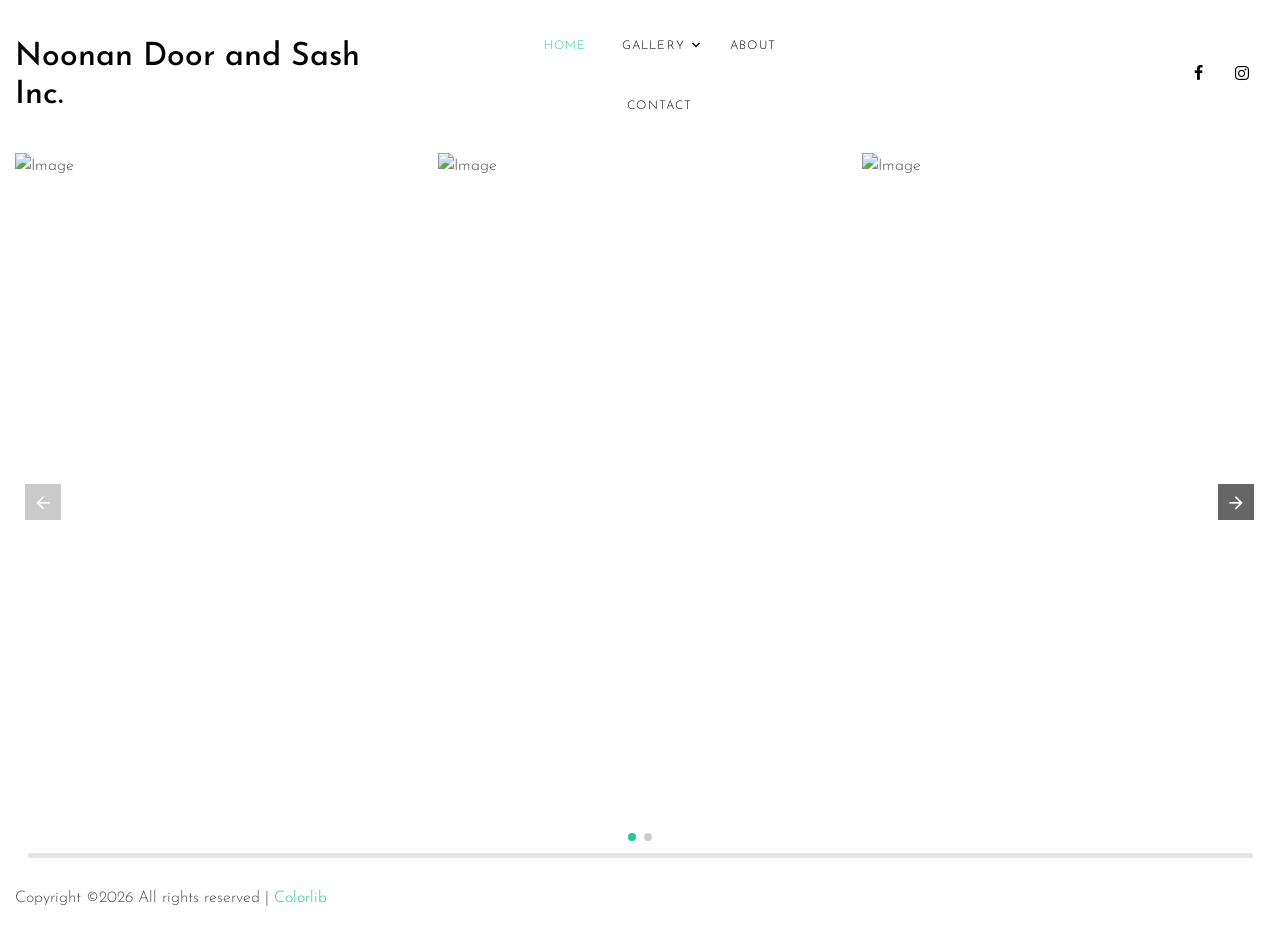
==== index.html @ f86f7469 "Changes to copy and formatting" ====
<!DOCTYPE html>
<html lang="en">
  <head>
    <title>Noonan Door and Sash Inc.</title>
    <meta charset="utf-8">
    <meta name="viewport" content="width=device-width, initial-scale=1, shrink-to-fit=no">

    <link href="https://fonts.googleapis.com/css?family=Josefin+Sans:300i,400,700" rel="stylesheet">
    <link rel="stylesheet" href="fonts/icomoon/style.css">

    <link rel="stylesheet" href="css/bootstrap.min.css">
    <link rel="stylesheet" href="css/magnific-popup.css">
    <link rel="stylesheet" href="css/jquery-ui.css">
    <link rel="stylesheet" href="css/owl.carousel.min.css">
    <link rel="stylesheet" href="css/owl.theme.default.min.css">

    <link rel="stylesheet" href="css/lightgallery.min.css">    
    
    <link rel="stylesheet" href="css/bootstrap-datepicker.css">

    <link rel="stylesheet" href="fonts/flaticon/font/flaticon.css">
    
    <link rel="stylesheet" href="css/swiper.css">

    <link rel="stylesheet" href="css/aos.css">

    <link rel="stylesheet" href="css/style.css">
    
  </head>
  <body>
  
  <div class="site-wrap">

    <div class="site-mobile-menu">
      <div class="site-mobile-menu-header">
        <div class="site-mobile-menu-close mt-3">
          <span class="icon-close2 js-menu-toggle"></span>
        </div>
      </div>
      <div class="site-mobile-menu-body"></div>
    </div>
    

    <header class="site-navbar py-3" role="banner">

      <div class="container-fluid">
        <div class="row align-items-center">
          
          <div class="col-6 col-xl-4" data-aos="fade-down">
            <h4 class="mb-0"><a href="index.html" class="text-black h2 mb-0">Noonan Door and Sash Inc.</a></h4>
          </div>
            
          <div class="col-10 col-md-4 d-none d-xl-block" data-aos="fade-down">
            <nav class="site-navigation position-relative text-right text-lg-center" role="navigation">
              <ul class="site-menu js-clone-nav mx-auto d-none d-lg-block">
                <li class="active"><a href="index.html">Home</a></li>
                <li class="has-children">
                  <a href="#">Gallery</a>
                  <ul class="dropdown">
                    <li><a href="windows.html">Windows</a></li>
                    <li><a href="doors.html">Doors</a></li>
                    <li><a href="kitchens.html">Kitchens</a></li>
                    <li><a href="more.html">And More</a></li>
                  </ul>
                </li>
                <li><a href="about.html">About</a></li>
                <li><a href="contact.html">Contact</a></li>
              </ul>
            </nav>
          </div>

          <div class="col-6 col-xl-4 text-right" data-aos="fade-down">
            <div class="d-none d-xl-inline-block">
              <ul class="site-menu js-clone-nav ml-auto list-unstyled d-flex text-right mb-0" data-class="social">
                <li>
                  <a href="https://www.facebook.com/ndswoodworking/" class="pl-0 pr-3"><span class="icon-facebook"></span></a>
                </li>
                <li>
                  <a href="https://www.instagram.com/ndswoodworking/" class="pl-3 pr-3"><span class="icon-instagram"></span></a>
                </li>
              </ul>
            </div>

            <div class="d-inline-block d-xl-none ml-md-0 mr-auto py-3" style="position: relative; top: 3px;">
                <a href="#" class="site-menu-toggle js-menu-toggle text-black"><span class="icon-menu h3"></span></a>
            </div>
          </div>

        </div>
      </div>
      
    </header>


    <div class="container-fluid" data-aos="fade" data-aos-delay="500">
      <div class="swiper-container images-carousel">
          <div class="swiper-wrapper">
              <div class="swiper-slide">
                <div class="image-wrap">
                  <div class="image-info">
                    <h2 class="mb-3">Windows</h2>
                    <a href="single.html" class="btn btn-outline-white py-2 px-4">More Photos</a>
                  </div>
                  <img src="images/homepage/img_1.jpg" alt="Image">
                </div>
              </div>
              <div class="swiper-slide">
                <div class="image-wrap">
                  <div class="image-info">
                    <h2 class="mb-3">Doors</h2>
                    <a href="single.html" class="btn btn-outline-white py-2 px-4">More Photos</a>
                  </div>
                  <img src="images/homepage/img_2.jpg" alt="Image">
                </div>
              </div>
              <div class="swiper-slide">
                <div class="image-wrap">
                  <div class="image-info">
                    <h2 class="mb-3">Kitchens</h2>
                    <a href="single.html" class="btn btn-outline-white py-2 px-4">More Photos</a>
                  </div>
                  <img src="images/homepage/img_3.jpg" alt="Image">
                </div>
              </div>
              <div class="swiper-slide">
                <div class="image-wrap">
                  <div class="image-info">
                    <h2 class="mb-3">And More</h2>
                    <a href="single.html" class="btn btn-outline-white py-2 px-4">More Photos</a>
                  </div>
                  <img src="images/homepage/img_4.jpg" alt="Image">
                </div>
              </div>
          </div>

          <div class="swiper-pagination"></div>
          <div class="swiper-button-prev"></div>
          <div class="swiper-button-next"></div>
          <div class="swiper-scrollbar"></div>
        
      </div>
    </div>

    
    <div class="footer py-4">
      <div class="container-fluid">
        <p>
        <!-- Link back to Colorlib can't be removed. Template is licensed under CC BY 3.0. -->
        Copyright &copy;<script data-cfasync="false" src="/cdn-cgi/scripts/5c5dd728/cloudflare-static/email-decode.min.js"></script><script>document.write(new Date().getFullYear());</script> All rights reserved | <a href="https://colorlib.com" target="_blank" >Colorlib</a>
        <!-- Link back to Colorlib can't be removed. Template is licensed under CC BY 3.0. -->
        </p>
      </div>
    </div>

  </div>

  <script src="js/jquery-3.3.1.min.js"></script>
  <script src="js/jquery-migrate-3.0.1.min.js"></script>
  <script src="js/jquery-ui.js"></script>
  <script src="js/popper.min.js"></script>
  <script src="js/bootstrap.min.js"></script>
  <script src="js/owl.carousel.min.js"></script>
  <script src="js/jquery.stellar.min.js"></script>
  <script src="js/jquery.countdown.min.js"></script>
  <script src="js/jquery.magnific-popup.min.js"></script>
  <script src="js/bootstrap-datepicker.min.js"></script>
  <script src="js/swiper.min.js"></script>
  <script src="js/aos.js"></script>

  <script src="js/picturefill.min.js"></script>
  <script src="js/lightgallery-all.min.js"></script>
  <script src="js/jquery.mousewheel.min.js"></script>

  <script src="js/main.js"></script>
  
  <script>
    $(document).ready(function(){
      $('#lightgallery').lightGallery();
    });
  </script>
    
  </body>
</html>
---- fonts/icomoon/style.css ----
@font-face {
  font-family: 'icomoon';
  src:  url('fonts/icomoon.eot?10si43');
  src:  url('fonts/icomoon.eot?10si43#iefix') format('embedded-opentype'),
    url('fonts/icomoon.ttf?10si43') format('truetype'),
    url('fonts/icomoon.woff?10si43') format('woff'),
    url('fonts/icomoon.svg?10si43#icomoon') format('svg');
  font-weight: normal;
  font-style: normal;
}

[class^="icon-"], [class*=" icon-"] {
  /* use !important to prevent issues with browser extensions that change fonts */
  font-family: 'icomoon' !important;
  speak: none;
  font-style: normal;
  font-weight: normal;
  font-variant: normal;
  text-transform: none;
  line-height: 1;

  /* Better Font Rendering =========== */
  -webkit-font-smoothing: antialiased;
  -moz-osx-font-smoothing: grayscale;
}

.icon-asterisk:before {
  content: "\f069";
}
.icon-plus:before {
  content: "\f067";
}
.icon-question:before {
  content: "\f128";
}
.icon-minus:before {
  content: "\f068";
}
.icon-glass:before {
  content: "\f000";
}
.icon-music:before {
  content: "\f001";
}
.icon-search:before {
  content: "\f002";
}
.icon-envelope-o:before {
  content: "\f003";
}
.icon-heart:before {
  content: "\f004";
}
.icon-star:before {
  content: "\f005";
}
.icon-star-o:before {
  content: "\f006";
}
.icon-user:before {
  content: "\f007";
}
.icon-film:before {
  content: "\f008";
}
.icon-th-large:before {
  content: "\f009";
}
.icon-th:before {
  content: "\f00a";
}
.icon-th-list:before {
  content: "\f00b";
}
.icon-check:before {
  content: "\f00c";
}
.icon-close:before {
  content: "\f00d";
}
.icon-remove:before {
  content: "\f00d";
}
.icon-times:before {
  content: "\f00d";
}
.icon-search-plus:before {
  content: "\f00e";
}
.icon-search-minus:before {
  content: "\f010";
}
.icon-power-off:before {
  content: "\f011";
}
.icon-signal:before {
  content: "\f012";
}
.icon-cog:before {
  content: "\f013";
}
.icon-gear:before {
  content: "\f013";
}
.icon-trash-o:before {
  content: "\f014";
}
.icon-home:before {
  content: "\f015";
}
.icon-file-o:before {
  content: "\f016";
}
.icon-clock-o:before {
  content: "\f017";
}
.icon-road:before {
  content: "\f018";
}
.icon-download:before {
  content: "\f019";
}
.icon-arrow-circle-o-down:before {
  content: "\f01a";
}
.icon-arrow-circle-o-up:before {
  content: "\f01b";
}
.icon-inbox:before {
  content: "\f01c";
}
.icon-play-circle-o:before {
  content: "\f01d";
}
.icon-repeat:before {
  content: "\f01e";
}
.icon-rotate-right:before {
  content: "\f01e";
}
.icon-refresh:before {
  content: "\f021";
}
.icon-list-alt:before {
  content: "\f022";
}
.icon-lock:before {
  content: "\f023";
}
.icon-flag:before {
  content: "\f024";
}
.icon-headphones:before {
  content: "\f025";
}
.icon-volume-off:before {
  content: "\f026";
}
.icon-volume-down:before {
  content: "\f027";
}
.icon-volume-up:before {
  content: "\f028";
}
.icon-qrcode:before {
  content: "\f029";
}
.icon-barcode:before {
  content: "\f02a";
}
.icon-tag:before {
  content: "\f02b";
}
.icon-tags:before {
  content: "\f02c";
}
.icon-book:before {
  content: "\f02d";
}
.icon-bookmark:before {
  content: "\f02e";
}
.icon-print:before {
  content: "\f02f";
}
.icon-camera:before {
  content: "\f030";
}
.icon-font:before {
  content: "\f031";
}
.icon-bold:before {
  content: "\f032";
}
.icon-italic:before {
  content: "\f033";
}
.icon-text-height:before {
  content: "\f034";
}
.icon-text-width:before {
  content: "\f035";
}
.icon-align-left:before {
  content: "\f036";
}
.icon-align-center:before {
  content: "\f037";
}
.icon-align-right:before {
  content: "\f038";
}
.icon-align-justify:before {
  content: "\f039";
}
.icon-list:before {
  content: "\f03a";
}
.icon-dedent:before {
  content: "\f03b";
}
.icon-outdent:before {
  content: "\f03b";
}
.icon-indent:before {
  content: "\f03c";
}
.icon-video-camera:before {
  content: "\f03d";
}
.icon-image:before {
  content: "\f03e";
}
.icon-photo:before {
  content: "\f03e";
}
.icon-picture-o:before {
  content: "\f03e";
}
.icon-pencil:before {
  content: "\f040";
}
.icon-map-marker:before {
  content: "\f041";
}
.icon-adjust:before {
  content: "\f042";
}
.icon-tint:before {
  content: "\f043";
}
.icon-edit:before {
  content: "\f044";
}
.icon-pencil-square-o:before {
  content: "\f044";
}
.icon-share-square-o:before {
  content: "\f045";
}
.icon-check-square-o:before {
  content: "\f046";
}
.icon-arrows:before {
  content: "\f047";
}
.icon-step-backward:before {
  content: "\f048";
}
.icon-fast-backward:before {
  content: "\f049";
}
.icon-backward:before {
  content: "\f04a";
}
.icon-play:before {
  content: "\f04b";
}
.icon-pause:before {
  content: "\f04c";
}
.icon-stop:before {
  content: "\f04d";
}
.icon-forward:before {
  content: "\f04e";
}
.icon-fast-forward:before {
  content: "\f050";
}
.icon-step-forward:before {
  content: "\f051";
}
.icon-eject:before {
  content: "\f052";
}
.icon-chevron-left:before {
  content: "\f053";
}
.icon-chevron-right:before {
  content: "\f054";
}
.icon-plus-circle:before {
  content: "\f055";
}
.icon-minus-circle:before {
  content: "\f056";
}
.icon-times-circle:before {
  content: "\f057";
}
.icon-check-circle:before {
  content: "\f058";
}
.icon-question-circle:before {
  content: "\f059";
}
.icon-info-circle:before {
  content: "\f05a";
}
.icon-crosshairs:before {
  content: "\f05b";
}
.icon-times-circle-o:before {
  content: "\f05c";
}
.icon-check-circle-o:before {
  content: "\f05d";
}
.icon-ban:before {
  content: "\f05e";
}
.icon-arrow-left:before {
  content: "\f060";
}
.icon-arrow-right:before {
  content: "\f061";
}
.icon-arrow-up:before {
  content: "\f062";
}
.icon-arrow-down:before {
  content: "\f063";
}
.icon-mail-forward:before {
  content: "\f064";
}
.icon-share:before {
  content: "\f064";
}
.icon-expand:before {
  content: "\f065";
}
.icon-compress:before {
  content: "\f066";
}
.icon-exclamation-circle:before {
  content: "\f06a";
}
.icon-gift:before {
  content: "\f06b";
}
.icon-leaf:before {
  content: "\f06c";
}
.icon-fire:before {
  content: "\f06d";
}
.icon-eye:before {
  content: "\f06e";
}
.icon-eye-slash:before {
  content: "\f070";
}
.icon-exclamation-triangle:before {
  content: "\f071";
}
.icon-warning:before {
  content: "\f071";
}
.icon-plane:before {
  content: "\f072";
}
.icon-calendar:before {
  content: "\f073";
}
.icon-random:before {
  content: "\f074";
}
.icon-comment:before {
  content: "\f075";
}
.icon-magnet:before {
  content: "\f076";
}
.icon-chevron-up:before {
  content: "\f077";
}
.icon-chevron-down:before {
  content: "\f078";
}
.icon-retweet:before {
  content: "\f079";
}
.icon-shopping-cart:before {
  content: "\f07a";
}
.icon-folder:before {
  content: "\f07b";
}
.icon-folder-open:before {
  content: "\f07c";
}
.icon-arrows-v:before {
  content: "\f07d";
}
.icon-arrows-h:before {
  content: "\f07e";
}
.icon-bar-chart:before {
  content: "\f080";
}
.icon-bar-chart-o:before {
  content: "\f080";
}
.icon-twitter-square:before {
  content: "\f081";
}
.icon-facebook-square:before {
  content: "\f082";
}
.icon-camera-retro:before {
  content: "\f083";
}
.icon-key:before {
  content: "\f084";
}
.icon-cogs:before {
  content: "\f085";
}
.icon-gears:before {
  content: "\f085";
}
.icon-comments:before {
  content: "\f086";
}
.icon-thumbs-o-up:before {
  content: "\f087";
}
.icon-thumbs-o-down:before {
  content: "\f088";
}
.icon-star-half:before {
  content: "\f089";
}
.icon-heart-o:before {
  content: "\f08a";
}
.icon-sign-out:before {
  content: "\f08b";
}
.icon-linkedin-square:before {
  content: "\f08c";
}
.icon-thumb-tack:before {
  content: "\f08d";
}
.icon-external-link:before {
  content: "\f08e";
}
.icon-sign-in:before {
  content: "\f090";
}
.icon-trophy:before {
  content: "\f091";
}
.icon-github-square:before {
  content: "\f092";
}
.icon-upload:before {
  content: "\f093";
}
.icon-lemon-o:before {
  content: "\f094";
}
.icon-phone:before {
  content: "\f095";
}
.icon-square-o:before {
  content: "\f096";
}
.icon-bookmark-o:before {
  content: "\f097";
}
.icon-phone-square:before {
  content: "\f098";
}
.icon-twitter:before {
  content: "\f099";
}
.icon-facebook:before {
  content: "\f09a";
}
.icon-facebook-f:before {
  content: "\f09a";
}
.icon-github:before {
  content: "\f09b";
}
.icon-unlock:before {
  content: "\f09c";
}
.icon-credit-card:before {
  content: "\f09d";
}
.icon-feed:before {
  content: "\f09e";
}
.icon-rss:before {
  content: "\f09e";
}
.icon-hdd-o:before {
  content: "\f0a0";
}
.icon-bullhorn:before {
  content: "\f0a1";
}
.icon-bell-o:before {
  content: "\f0a2";
}
.icon-certificate:before {
  content: "\f0a3";
}
.icon-hand-o-right:before {
  content: "\f0a4";
}
.icon-hand-o-left:before {
  content: "\f0a5";
}
.icon-hand-o-up:before {
  content: "\f0a6";
}
.icon-hand-o-down:before {
  content: "\f0a7";
}
.icon-arrow-circle-left:before {
  content: "\f0a8";
}
.icon-arrow-circle-right:before {
  content: "\f0a9";
}
.icon-arrow-circle-up:before {
  content: "\f0aa";
}
.icon-arrow-circle-down:before {
  content: "\f0ab";
}
.icon-globe:before {
  content: "\f0ac";
}
.icon-wrench:before {
  content: "\f0ad";
}
.icon-tasks:before {
  content: "\f0ae";
}
.icon-filter:before {
  content: "\f0b0";
}
.icon-briefcase:before {
  content: "\f0b1";
}
.icon-arrows-alt:before {
  content: "\f0b2";
}
.icon-group:before {
  content: "\f0c0";
}
.icon-users:before {
  content: "\f0c0";
}
.icon-chain:before {
  content: "\f0c1";
}
.icon-link:before {
  content: "\f0c1";
}
.icon-cloud:before {
  content: "\f0c2";
}
.icon-flask:before {
  content: "\f0c3";
}
.icon-cut:before {
  content: "\f0c4";
}
.icon-scissors:before {
  content: "\f0c4";
}
.icon-copy:before {
  content: "\f0c5";
}
.icon-files-o:before {
  content: "\f0c5";
}
.icon-paperclip:before {
  content: "\f0c6";
}
.icon-floppy-o:before {
  content: "\f0c7";
}
.icon-save:before {
  content: "\f0c7";
}
.icon-square:before {
  content: "\f0c8";
}
.icon-bars:before {
  content: "\f0c9";
}
.icon-navicon:before {
  content: "\f0c9";
}
.icon-reorder:before {
  content: "\f0c9";
}
.icon-list-ul:before {
  content: "\f0ca";
}
.icon-list-ol:before {
  content: "\f0cb";
}
.icon-strikethrough:before {
  content: "\f0cc";
}
.icon-underline:before {
  content: "\f0cd";
}
.icon-table:before {
  content: "\f0ce";
}
.icon-magic:before {
  content: "\f0d0";
}
.icon-truck:before {
  content: "\f0d1";
}
.icon-pinterest:before {
  content: "\f0d2";
}
.icon-pinterest-square:before {
  content: "\f0d3";
}
.icon-google-plus-square:before {
  content: "\f0d4";
}
.icon-google-plus:before {
  content: "\f0d5";
}
.icon-money:before {
  content: "\f0d6";
}
.icon-caret-down:before {
  content: "\f0d7";
}
.icon-caret-up:before {
  content: "\f0d8";
}
.icon-caret-left:before {
  content: "\f0d9";
}
.icon-caret-right:before {
  content: "\f0da";
}
.icon-columns:before {
  content: "\f0db";
}
.icon-sort:before {
  content: "\f0dc";
}
.icon-unsorted:before {
  content: "\f0dc";
}
.icon-sort-desc:before {
  content: "\f0dd";
}
.icon-sort-down:before {
  content: "\f0dd";
}
.icon-sort-asc:before {
  content: "\f0de";
}
.icon-sort-up:before {
  content: "\f0de";
}
.icon-envelope:before {
  content: "\f0e0";
}
.icon-linkedin:before {
  content: "\f0e1";
}
.icon-rotate-left:before {
  content: "\f0e2";
}
.icon-undo:before {
  content: "\f0e2";
}
.icon-gavel:before {
  content: "\f0e3";
}
.icon-legal:before {
  content: "\f0e3";
}
.icon-dashboard:before {
  content: "\f0e4";
}
.icon-tachometer:before {
  content: "\f0e4";
}
.icon-comment-o:before {
  content: "\f0e5";
}
.icon-comments-o:before {
  content: "\f0e6";
}
.icon-bolt:before {
  content: "\f0e7";
}
.icon-flash:before {
  content: "\f0e7";
}
.icon-sitemap:before {
  content: "\f0e8";
}
.icon-umbrella:before {
  content: "\f0e9";
}
.icon-clipboard:before {
  content: "\f0ea";
}
.icon-paste:before {
  content: "\f0ea";
}
.icon-lightbulb-o:before {
  content: "\f0eb";
}
.icon-exchange:before {
  content: "\f0ec";
}
.icon-cloud-download:before {
  content: "\f0ed";
}
.icon-cloud-upload:before {
  content: "\f0ee";
}
.icon-user-md:before {
  content: "\f0f0";
}
.icon-stethoscope:before {
  content: "\f0f1";
}
.icon-suitcase:before {
  content: "\f0f2";
}
.icon-bell:before {
  content: "\f0f3";
}
.icon-coffee:before {
  content: "\f0f4";
}
.icon-cutlery:before {
  content: "\f0f5";
}
.icon-file-text-o:before {
  content: "\f0f6";
}
.icon-building-o:before {
  content: "\f0f7";
}
.icon-hospital-o:before {
  content: "\f0f8";
}
.icon-ambulance:before {
  content: "\f0f9";
}
.icon-medkit:before {
  content: "\f0fa";
}
.icon-fighter-jet:before {
  content: "\f0fb";
}
.icon-beer:before {
  content: "\f0fc";
}
.icon-h-square:before {
  content: "\f0fd";
}
.icon-plus-square:before {
  content: "\f0fe";
}
.icon-angle-double-left:before {
  content: "\f100";
}
.icon-angle-double-right:before {
  content: "\f101";
}
.icon-angle-double-up:before {
  content: "\f102";
}
.icon-angle-double-down:before {
  content: "\f103";
}
.icon-angle-left:before {
  content: "\f104";
}
.icon-angle-right:before {
  content: "\f105";
}
.icon-angle-up:before {
  content: "\f106";
}
.icon-angle-down:before {
  content: "\f107";
}
.icon-desktop:before {
  content: "\f108";
}
.icon-laptop:before {
  content: "\f109";
}
.icon-tablet:before {
  content: "\f10a";
}
.icon-mobile:before {
  content: "\f10b";
}
.icon-mobile-phone:before {
  content: "\f10b";
}
.icon-circle-o:before {
  content: "\f10c";
}
.icon-quote-left:before {
  content: "\f10d";
}
.icon-quote-right:before {
  content: "\f10e";
}
.icon-spinner:before {
  content: "\f110";
}
.icon-circle:before {
  content: "\f111";
}
.icon-mail-reply:before {
  content: "\f112";
}
.icon-reply:before {
  content: "\f112";
}
.icon-github-alt:before {
  content: "\f113";
}
.icon-folder-o:before {
  content: "\f114";
}
.icon-folder-open-o:before {
  content: "\f115";
}
.icon-smile-o:before {
  content: "\f118";
}
.icon-frown-o:before {
  content: "\f119";
}
.icon-meh-o:before {
  content: "\f11a";
}
.icon-gamepad:before {
  content: "\f11b";
}
.icon-keyboard-o:before {
  content: "\f11c";
}
.icon-flag-o:before {
  content: "\f11d";
}
.icon-flag-checkered:before {
  content: "\f11e";
}
.icon-terminal:before {
  content: "\f120";
}
.icon-code:before {
  content: "\f121";
}
.icon-mail-reply-all:before {
  content: "\f122";
}
.icon-reply-all:before {
  content: "\f122";
}
.icon-star-half-empty:before {
  content: "\f123";
}
.icon-star-half-full:before {
  content: "\f123";
}
.icon-star-half-o:before {
  content: "\f123";
}
.icon-location-arrow:before {
  content: "\f124";
}
.icon-crop:before {
  content: "\f125";
}
.icon-code-fork:before {
  content: "\f126";
}
.icon-chain-broken:before {
  content: "\f127";
}
.icon-unlink:before {
  content: "\f127";
}
.icon-info:before {
  content: "\f129";
}
.icon-exclamation:before {
  content: "\f12a";
}
.icon-superscript:before {
  content: "\f12b";
}
.icon-subscript:before {
  content: "\f12c";
}
.icon-eraser:before {
  content: "\f12d";
}
.icon-puzzle-piece:before {
  content: "\f12e";
}
.icon-microphone:before {
  content: "\f130";
}
.icon-microphone-slash:before {
  content: "\f131";
}
.icon-shield:before {
  content: "\f132";
}
.icon-calendar-o:before {
  content: "\f133";
}
.icon-fire-extinguisher:before {
  content: "\f134";
}
.icon-rocket:before {
  content: "\f135";
}
.icon-maxcdn:before {
  content: "\f136";
}
.icon-chevron-circle-left:before {
  content: "\f137";
}
.icon-chevron-circle-right:before {
  content: "\f138";
}
.icon-chevron-circle-up:before {
  content: "\f139";
}
.icon-chevron-circle-down:before {
  content: "\f13a";
}
.icon-html5:before {
  content: "\f13b";
}
.icon-css3:before {
  content: "\f13c";
}
.icon-anchor:before {
  content: "\f13d";
}
.icon-unlock-alt:before {
  content: "\f13e";
}
.icon-bullseye:before {
  content: "\f140";
}
.icon-ellipsis-h:before {
  content: "\f141";
}
.icon-ellipsis-v:before {
  content: "\f142";
}
.icon-rss-square:before {
  content: "\f143";
}
.icon-play-circle:before {
  content: "\f144";
}
.icon-ticket:before {
  content: "\f145";
}
.icon-minus-square:before {
  content: "\f146";
}
.icon-minus-square-o:before {
  content: "\f147";
}
.icon-level-up:before {
  content: "\f148";
}
.icon-level-down:before {
  content: "\f149";
}
.icon-check-square:before {
  content: "\f14a";
}
.icon-pencil-square:before {
  content: "\f14b";
}
.icon-external-link-square:before {
  content: "\f14c";
}
.icon-share-square:before {
  content: "\f14d";
}
.icon-compass:before {
  content: "\f14e";
}
.icon-caret-square-o-down:before {
  content: "\f150";
}
.icon-toggle-down:before {
  content: "\f150";
}
.icon-caret-square-o-up:before {
  content: "\f151";
}
.icon-toggle-up:before {
  content: "\f151";
}
.icon-caret-square-o-right:before {
  content: "\f152";
}
.icon-toggle-right:before {
  content: "\f152";
}
.icon-eur:before {
  content: "\f153";
}
.icon-euro:before {
  content: "\f153";
}
.icon-gbp:before {
  content: "\f154";
}
.icon-dollar:before {
  content: "\f155";
}
.icon-usd:before {
  content: "\f155";
}
.icon-inr:before {
  content: "\f156";
}
.icon-rupee:before {
  content: "\f156";
}
.icon-cny:before {
  content: "\f157";
}
.icon-jpy:before {
  content: "\f157";
}
.icon-rmb:before {
  content: "\f157";
}
.icon-yen:before {
  content: "\f157";
}
.icon-rouble:before {
  content: "\f158";
}
.icon-rub:before {
  content: "\f158";
}
.icon-ruble:before {
  content: "\f158";
}
.icon-krw:before {
  content: "\f159";
}
.icon-won:before {
  content: "\f159";
}
.icon-bitcoin:before {
  content: "\f15a";
}
.icon-btc:before {
  content: "\f15a";
}
.icon-file:before {
  content: "\f15b";
}
.icon-file-text:before {
  content: "\f15c";
}
.icon-sort-alpha-asc:before {
  content: "\f15d";
}
.icon-sort-alpha-desc:before {
  content: "\f15e";
}
.icon-sort-amount-asc:before {
  content: "\f160";
}
.icon-sort-amount-desc:before {
  content: "\f161";
}
.icon-sort-numeric-asc:before {
  content: "\f162";
}
.icon-sort-numeric-desc:before {
  content: "\f163";
}
.icon-thumbs-up:before {
  content: "\f164";
}
.icon-thumbs-down:before {
  content: "\f165";
}
.icon-youtube-square:before {
  content: "\f166";
}
.icon-youtube:before {
  content: "\f167";
}
.icon-xing:before {
  content: "\f168";
}
.icon-xing-square:before {
  content: "\f169";
}
.icon-youtube-play:before {
  content: "\f16a";
}
.icon-dropbox:before {
  content: "\f16b";
}
.icon-stack-overflow:before {
  content: "\f16c";
}
.icon-instagram:before {
  content: "\f16d";
}
.icon-flickr:before {
  content: "\f16e";
}
.icon-adn:before {
  content: "\f170";
}
.icon-bitbucket:before {
  content: "\f171";
}
.icon-bitbucket-square:before {
  content: "\f172";
}
.icon-tumblr:before {
  content: "\f173";
}
.icon-tumblr-square:before {
  content: "\f174";
}
.icon-long-arrow-down:before {
  content: "\f175";
}
.icon-long-arrow-up:before {
  content: "\f176";
}
.icon-long-arrow-left:before {
  content: "\f177";
}
.icon-long-arrow-right:before {
  content: "\f178";
}
.icon-apple:before {
  content: "\f179";
}
.icon-windows:before {
  content: "\f17a";
}
.icon-android:before {
  content: "\f17b";
}
.icon-linux:before {
  content: "\f17c";
}
.icon-dribbble:before {
  content: "\f17d";
}
.icon-skype:before {
  content: "\f17e";
}
.icon-foursquare:before {
  content: "\f180";
}
.icon-trello:before {
  content: "\f181";
}
.icon-female:before {
  content: "\f182";
}
.icon-male:before {
  content: "\f183";
}
.icon-gittip:before {
  content: "\f184";
}
.icon-gratipay:before {
  content: "\f184";
}
.icon-sun-o:before {
  content: "\f185";
}
.icon-moon-o:before {
  content: "\f186";
}
.icon-archive:before {
  content: "\f187";
}
.icon-bug:before {
  content: "\f188";
}
.icon-vk:before {
  content: "\f189";
}
.icon-weibo:before {
  content: "\f18a";
}
.icon-renren:before {
  content: "\f18b";
}
.icon-pagelines:before {
  content: "\f18c";
}
.icon-stack-exchange:before {
  content: "\f18d";
}
.icon-arrow-circle-o-right:before {
  content: "\f18e";
}
.icon-arrow-circle-o-left:before {
  content: "\f190";
}
.icon-caret-square-o-left:before {
  content: "\f191";
}
.icon-toggle-left:before {
  content: "\f191";
}
.icon-dot-circle-o:before {
  content: "\f192";
}
.icon-wheelchair:before {
  content: "\f193";
}
.icon-vimeo-square:before {
  content: "\f194";
}
.icon-try:before {
  content: "\f195";
}
.icon-turkish-lira:before {
  content: "\f195";
}
.icon-plus-square-o:before {
  content: "\f196";
}
.icon-space-shuttle:before {
  content: "\f197";
}
.icon-slack:before {
  content: "\f198";
}
.icon-envelope-square:before {
  content: "\f199";
}
.icon-wordpress:before {
  content: "\f19a";
}
.icon-openid:before {
  content: "\f19b";
}
.icon-bank:before {
  content: "\f19c";
}
.icon-institution:before {
  content: "\f19c";
}
.icon-university:before {
  content: "\f19c";
}
.icon-graduation-cap:before {
  content: "\f19d";
}
.icon-mortar-board:before {
  content: "\f19d";
}
.icon-yahoo:before {
  content: "\f19e";
}
.icon-google:before {
  content: "\f1a0";
}
.icon-reddit:before {
  content: "\f1a1";
}
.icon-reddit-square:before {
  content: "\f1a2";
}
.icon-stumbleupon-circle:before {
  content: "\f1a3";
}
.icon-stumbleupon:before {
  content: "\f1a4";
}
.icon-delicious:before {
  content: "\f1a5";
}
.icon-digg:before {
  content: "\f1a6";
}
.icon-pied-piper-pp:before {
  content: "\f1a7";
}
.icon-pied-piper-alt:before {
  content: "\f1a8";
}
.icon-drupal:before {
  content: "\f1a9";
}
.icon-joomla:before {
  content: "\f1aa";
}
.icon-language:before {
  content: "\f1ab";
}
.icon-fax:before {
  content: "\f1ac";
}
.icon-building:before {
  content: "\f1ad";
}
.icon-child:before {
  content: "\f1ae";
}
.icon-paw:before {
  content: "\f1b0";
}
.icon-spoon:before {
  content: "\f1b1";
}
.icon-cube:before {
  content: "\f1b2";
}
.icon-cubes:before {
  content: "\f1b3";
}
.icon-behance:before {
  content: "\f1b4";
}
.icon-behance-square:before {
  content: "\f1b5";
}
.icon-steam:before {
  content: "\f1b6";
}
.icon-steam-square:before {
  content: "\f1b7";
}
.icon-recycle:before {
  content: "\f1b8";
}
.icon-automobile:before {
  content: "\f1b9";
}
.icon-car:before {
  content: "\f1b9";
}
.icon-cab:before {
  content: "\f1ba";
}
.icon-taxi:before {
  content: "\f1ba";
}
.icon-tree:before {
  content: "\f1bb";
}
.icon-spotify:before {
  content: "\f1bc";
}
.icon-deviantart:before {
  content: "\f1bd";
}
.icon-soundcloud:before {
  content: "\f1be";
}
.icon-database:before {
  content: "\f1c0";
}
.icon-file-pdf-o:before {
  content: "\f1c1";
}
.icon-file-word-o:before {
  content: "\f1c2";
}
.icon-file-excel-o:before {
  content: "\f1c3";
}
.icon-file-powerpoint-o:before {
  content: "\f1c4";
}
.icon-file-image-o:before {
  content: "\f1c5";
}
.icon-file-photo-o:before {
  content: "\f1c5";
}
.icon-file-picture-o:before {
  content: "\f1c5";
}
.icon-file-archive-o:before {
  content: "\f1c6";
}
.icon-file-zip-o:before {
  content: "\f1c6";
}
.icon-file-audio-o:before {
  content: "\f1c7";
}
.icon-file-sound-o:before {
  content: "\f1c7";
}
.icon-file-movie-o:before {
  content: "\f1c8";
}
.icon-file-video-o:before {
  content: "\f1c8";
}
.icon-file-code-o:before {
  content: "\f1c9";
}
.icon-vine:before {
  content: "\f1ca";
}
.icon-codepen:before {
  content: "\f1cb";
}
.icon-jsfiddle:before {
  content: "\f1cc";
}
.icon-life-bouy:before {
  content: "\f1cd";
}
.icon-life-buoy:before {
  content: "\f1cd";
}
.icon-life-ring:before {
  content: "\f1cd";
}
.icon-life-saver:before {
  content: "\f1cd";
}
.icon-support:before {
  content: "\f1cd";
}
.icon-circle-o-notch:before {
  content: "\f1ce";
}
.icon-ra:before {
  content: "\f1d0";
}
.icon-rebel:before {
  content: "\f1d0";
}
.icon-resistance:before {
  content: "\f1d0";
}
.icon-empire:before {
  content: "\f1d1";
}
.icon-ge:before {
  content: "\f1d1";
}
.icon-git-square:before {
  content: "\f1d2";
}
.icon-git:before {
  content: "\f1d3";
}
.icon-hacker-news:before {
  content: "\f1d4";
}
.icon-y-combinator-square:before {
  content: "\f1d4";
}
.icon-yc-square:before {
  content: "\f1d4";
}
.icon-tencent-weibo:before {
  content: "\f1d5";
}
.icon-qq:before {
  content: "\f1d6";
}
.icon-wechat:before {
  content: "\f1d7";
}
.icon-weixin:before {
  content: "\f1d7";
}
.icon-paper-plane:before {
  content: "\f1d8";
}
.icon-send:before {
  content: "\f1d8";
}
.icon-paper-plane-o:before {
  content: "\f1d9";
}
.icon-send-o:before {
  content: "\f1d9";
}
.icon-history:before {
  content: "\f1da";
}
.icon-circle-thin:before {
  content: "\f1db";
}
.icon-header:before {
  content: "\f1dc";
}
.icon-paragraph:before {
  content: "\f1dd";
}
.icon-sliders:before {
  content: "\f1de";
}
.icon-share-alt:before {
  content: "\f1e0";
}
.icon-share-alt-square:before {
  content: "\f1e1";
}
.icon-bomb:before {
  content: "\f1e2";
}
.icon-futbol-o:before {
  content: "\f1e3";
}
.icon-soccer-ball-o:before {
  content: "\f1e3";
}
.icon-tty:before {
  content: "\f1e4";
}
.icon-binoculars:before {
  content: "\f1e5";
}
.icon-plug:before {
  content: "\f1e6";
}
.icon-slideshare:before {
  content: "\f1e7";
}
.icon-twitch:before {
  content: "\f1e8";
}
.icon-yelp:before {
  content: "\f1e9";
}
.icon-newspaper-o:before {
  content: "\f1ea";
}
.icon-wifi:before {
  content: "\f1eb";
}
.icon-calculator:before {
  content: "\f1ec";
}
.icon-paypal:before {
  content: "\f1ed";
}
.icon-google-wallet:before {
  content: "\f1ee";
}
.icon-cc-visa:before {
  content: "\f1f0";
}
.icon-cc-mastercard:before {
  content: "\f1f1";
}
.icon-cc-discover:before {
  content: "\f1f2";
}
.icon-cc-amex:before {
  content: "\f1f3";
}
.icon-cc-paypal:before {
  content: "\f1f4";
}
.icon-cc-stripe:before {
  content: "\f1f5";
}
.icon-bell-slash:before {
  content: "\f1f6";
}
.icon-bell-slash-o:before {
  content: "\f1f7";
}
.icon-trash:before {
  content: "\f1f8";
}
.icon-copyright:before {
  content: "\f1f9";
}
.icon-at:before {
  content: "\f1fa";
}
.icon-eyedropper:before {
  content: "\f1fb";
}
.icon-paint-brush:before {
  content: "\f1fc";
}
.icon-birthday-cake:before {
  content: "\f1fd";
}
.icon-area-chart:before {
  content: "\f1fe";
}
.icon-pie-chart:before {
  content: "\f200";
}
.icon-line-chart:before {
  content: "\f201";
}
.icon-lastfm:before {
  content: "\f202";
}
.icon-lastfm-square:before {
  content: "\f203";
}
.icon-toggle-off:before {
  content: "\f204";
}
.icon-toggle-on:before {
  content: "\f205";
}
.icon-bicycle:before {
  content: "\f206";
}
.icon-bus:before {
  content: "\f207";
}
.icon-ioxhost:before {
  content: "\f208";
}
.icon-angellist:before {
  content: "\f209";
}
.icon-cc:before {
  content: "\f20a";
}
.icon-ils:before {
  content: "\f20b";
}
.icon-shekel:before {
  content: "\f20b";
}
.icon-sheqel:before {
  content: "\f20b";
}
.icon-meanpath:before {
  content: "\f20c";
}
.icon-buysellads:before {
  content: "\f20d";
}
.icon-connectdevelop:before {
  content: "\f20e";
}
.icon-dashcube:before {
  content: "\f210";
}
.icon-forumbee:before {
  content: "\f211";
}
.icon-leanpub:before {
  content: "\f212";
}
.icon-sellsy:before {
  content: "\f213";
}
.icon-shirtsinbulk:before {
  content: "\f214";
}
.icon-simplybuilt:before {
  content: "\f215";
}
.icon-skyatlas:before {
  content: "\f216";
}
.icon-cart-plus:before {
  content: "\f217";
}
.icon-cart-arrow-down:before {
  content: "\f218";
}
.icon-diamond:before {
  content: "\f219";
}
.icon-ship:before {
  content: "\f21a";
}
.icon-user-secret:before {
  content: "\f21b";
}
.icon-motorcycle:before {
  content: "\f21c";
}
.icon-street-view:before {
  content: "\f21d";
}
.icon-heartbeat:before {
  content: "\f21e";
}
.icon-venus:before {
  content: "\f221";
}
.icon-mars:before {
  content: "\f222";
}
.icon-mercury:before {
  content: "\f223";
}
.icon-intersex:before {
  content: "\f224";
}
.icon-transgender:before {
  content: "\f224";
}
.icon-transgender-alt:before {
  content: "\f225";
}
.icon-venus-double:before {
  content: "\f226";
}
.icon-mars-double:before {
  content: "\f227";
}
.icon-venus-mars:before {
  content: "\f228";
}
.icon-mars-stroke:before {
  content: "\f229";
}
.icon-mars-stroke-v:before {
  content: "\f22a";
}
.icon-mars-stroke-h:before {
  content: "\f22b";
}
.icon-neuter:before {
  content: "\f22c";
}
.icon-genderless:before {
  content: "\f22d";
}
.icon-facebook-official:before {
  content: "\f230";
}
.icon-pinterest-p:before {
  content: "\f231";
}
.icon-whatsapp:before {
  content: "\f232";
}
.icon-server:before {
  content: "\f233";
}
.icon-user-plus:before {
  content: "\f234";
}
.icon-user-times:before {
  content: "\f235";
}
.icon-bed:before {
  content: "\f236";
}
.icon-hotel:before {
  content: "\f236";
}
.icon-viacoin:before {
  content: "\f237";
}
.icon-train:before {
  content: "\f238";
}
.icon-subway:before {
  content: "\f239";
}
.icon-medium:before {
  content: "\f23a";
}
.icon-y-combinator:before {
  content: "\f23b";
}
.icon-yc:before {
  content: "\f23b";
}
.icon-optin-monster:before {
  content: "\f23c";
}
.icon-opencart:before {
  content: "\f23d";
}
.icon-expeditedssl:before {
  content: "\f23e";
}
.icon-battery:before {
  content: "\f240";
}
.icon-battery-4:before {
  content: "\f240";
}
.icon-battery-full:before {
  content: "\f240";
}
.icon-battery-3:before {
  content: "\f241";
}
.icon-battery-three-quarters:before {
  content: "\f241";
}
.icon-battery-2:before {
  content: "\f242";
}
.icon-battery-half:before {
  content: "\f242";
}
.icon-battery-1:before {
  content: "\f243";
}
.icon-battery-quarter:before {
  content: "\f243";
}
.icon-battery-0:before {
  content: "\f244";
}
.icon-battery-empty:before {
  content: "\f244";
}
.icon-mouse-pointer:before {
  content: "\f245";
}
.icon-i-cursor:before {
  content: "\f246";
}
.icon-object-group:before {
  content: "\f247";
}
.icon-object-ungroup:before {
  content: "\f248";
}
.icon-sticky-note:before {
  content: "\f249";
}
.icon-sticky-note-o:before {
  content: "\f24a";
}
.icon-cc-jcb:before {
  content: "\f24b";
}
.icon-cc-diners-club:before {
  content: "\f24c";
}
.icon-clone:before {
  content: "\f24d";
}
.icon-balance-scale:before {
  content: "\f24e";
}
.icon-hourglass-o:before {
  content: "\f250";
}
.icon-hourglass-1:before {
  content: "\f251";
}
.icon-hourglass-start:before {
  content: "\f251";
}
.icon-hourglass-2:before {
  content: "\f252";
}
.icon-hourglass-half:before {
  content: "\f252";
}
.icon-hourglass-3:before {
  content: "\f253";
}
.icon-hourglass-end:before {
  content: "\f253";
}
.icon-hourglass:before {
  content: "\f254";
}
.icon-hand-grab-o:before {
  content: "\f255";
}
.icon-hand-rock-o:before {
  content: "\f255";
}
.icon-hand-paper-o:before {
  content: "\f256";
}
.icon-hand-stop-o:before {
  content: "\f256";
}
.icon-hand-scissors-o:before {
  content: "\f257";
}
.icon-hand-lizard-o:before {
  content: "\f258";
}
.icon-hand-spock-o:before {
  content: "\f259";
}
.icon-hand-pointer-o:before {
  content: "\f25a";
}
.icon-hand-peace-o:before {
  content: "\f25b";
}
.icon-trademark:before {
  content: "\f25c";
}
.icon-registered:before {
  content: "\f25d";
}
.icon-creative-commons:before {
  content: "\f25e";
}
.icon-gg:before {
  content: "\f260";
}
.icon-gg-circle:before {
  content: "\f261";
}
.icon-tripadvisor:before {
  content: "\f262";
}
.icon-odnoklassniki:before {
  content: "\f263";
}
.icon-odnoklassniki-square:before {
  content: "\f264";
}
.icon-get-pocket:before {
  content: "\f265";
}
.icon-wikipedia-w:before {
  content: "\f266";
}
.icon-safari:before {
  content: "\f267";
}
.icon-chrome:before {
  content: "\f268";
}
.icon-firefox:before {
  content: "\f269";
}
.icon-opera:before {
  content: "\f26a";
}
.icon-internet-explorer:before {
  content: "\f26b";
}
.icon-television:before {
  content: "\f26c";
}
.icon-tv:before {
  content: "\f26c";
}
.icon-contao:before {
  content: "\f26d";
}
.icon-500px:before {
  content: "\f26e";
}
.icon-amazon:before {
  content: "\f270";
}
.icon-calendar-plus-o:before {
  content: "\f271";
}
.icon-calendar-minus-o:before {
  content: "\f272";
}
.icon-calendar-times-o:before {
  content: "\f273";
}
.icon-calendar-check-o:before {
  content: "\f274";
}
.icon-industry:before {
  content: "\f275";
}
.icon-map-pin:before {
  content: "\f276";
}
.icon-map-signs:before {
  content: "\f277";
}
.icon-map-o:before {
  content: "\f278";
}
.icon-map:before {
  content: "\f279";
}
.icon-commenting:before {
  content: "\f27a";
}
.icon-commenting-o:before {
  content: "\f27b";
}
.icon-houzz:before {
  content: "\f27c";
}
.icon-vimeo:before {
  content: "\f27d";
}
.icon-black-tie:before {
  content: "\f27e";
}
.icon-fonticons:before {
  content: "\f280";
}
.icon-reddit-alien:before {
  content: "\f281";
}
.icon-edge:before {
  content: "\f282";
}
.icon-credit-card-alt:before {
  content: "\f283";
}
.icon-codiepie:before {
  content: "\f284";
}
.icon-modx:before {
  content: "\f285";
}
.icon-fort-awesome:before {
  content: "\f286";
}
.icon-usb:before {
  content: "\f287";
}
.icon-product-hunt:before {
  content: "\f288";
}
.icon-mixcloud:before {
  content: "\f289";
}
.icon-scribd:before {
  content: "\f28a";
}
.icon-pause-circle:before {
  content: "\f28b";
}
.icon-pause-circle-o:before {
  content: "\f28c";
}
.icon-stop-circle:before {
  content: "\f28d";
}
.icon-stop-circle-o:before {
  content: "\f28e";
}
.icon-shopping-bag:before {
  content: "\f290";
}
.icon-shopping-basket:before {
  content: "\f291";
}
.icon-hashtag:before {
  content: "\f292";
}
.icon-bluetooth:before {
  content: "\f293";
}
.icon-bluetooth-b:before {
  content: "\f294";
}
.icon-percent:before {
  content: "\f295";
}
.icon-gitlab:before {
  content: "\f296";
}
.icon-wpbeginner:before {
  content: "\f297";
}
.icon-wpforms:before {
  content: "\f298";
}
.icon-envira:before {
  content: "\f299";
}
.icon-universal-access:before {
  content: "\f29a";
}
.icon-wheelchair-alt:before {
  content: "\f29b";
}
.icon-question-circle-o:before {
  content: "\f29c";
}
.icon-blind:before {
  content: "\f29d";
}
.icon-audio-description:before {
  content: "\f29e";
}
.icon-volume-control-phone:before {
  content: "\f2a0";
}
.icon-braille:before {
  content: "\f2a1";
}
.icon-assistive-listening-systems:before {
  content: "\f2a2";
}
.icon-american-sign-language-interpreting:before {
  content: "\f2a3";
}
.icon-asl-interpreting:before {
  content: "\f2a3";
}
.icon-deaf:before {
  content: "\f2a4";
}
.icon-deafness:before {
  content: "\f2a4";
}
.icon-hard-of-hearing:before {
  content: "\f2a4";
}
.icon-glide:before {
  content: "\f2a5";
}
.icon-glide-g:before {
  content: "\f2a6";
}
.icon-sign-language:before {
  content: "\f2a7";
}
.icon-signing:before {
  content: "\f2a7";
}
.icon-low-vision:before {
  content: "\f2a8";
}
.icon-viadeo:before {
  content: "\f2a9";
}
.icon-viadeo-square:before {
  content: "\f2aa";
}
.icon-snapchat:before {
  content: "\f2ab";
}
.icon-snapchat-ghost:before {
  content: "\f2ac";
}
.icon-snapchat-square:before {
  content: "\f2ad";
}
.icon-pied-piper:before {
  content: "\f2ae";
}
.icon-first-order:before {
  content: "\f2b0";
}
.icon-yoast:before {
  content: "\f2b1";
}
.icon-themeisle:before {
  content: "\f2b2";
}
.icon-google-plus-circle:before {
  content: "\f2b3";
}
.icon-google-plus-official:before {
  content: "\f2b3";
}
.icon-fa:before {
  content: "\f2b4";
}
.icon-font-awesome:before {
  content: "\f2b4";
}
.icon-handshake-o:before {
  content: "\f2b5";
}
.icon-envelope-open:before {
  content: "\f2b6";
}
.icon-envelope-open-o:before {
  content: "\f2b7";
}
.icon-linode:before {
  content: "\f2b8";
}
.icon-address-book:before {
  content: "\f2b9";
}
.icon-address-book-o:before {
  content: "\f2ba";
}
.icon-address-card:before {
  content: "\f2bb";
}
.icon-vcard:before {
  content: "\f2bb";
}
.icon-address-card-o:before {
  content: "\f2bc";
}
.icon-vcard-o:before {
  content: "\f2bc";
}
.icon-user-circle:before {
  content: "\f2bd";
}
.icon-user-circle-o:before {
  content: "\f2be";
}
.icon-user-o:before {
  content: "\f2c0";
}
.icon-id-badge:before {
  content: "\f2c1";
}
.icon-drivers-license:before {
  content: "\f2c2";
}
.icon-id-card:before {
  content: "\f2c2";
}
.icon-drivers-license-o:before {
  content: "\f2c3";
}
.icon-id-card-o:before {
  content: "\f2c3";
}
.icon-quora:before {
  content: "\f2c4";
}
.icon-free-code-camp:before {
  content: "\f2c5";
}
.icon-telegram:before {
  content: "\f2c6";
}
.icon-thermometer:before {
  content: "\f2c7";
}
.icon-thermometer-4:before {
  content: "\f2c7";
}
.icon-thermometer-full:before {
  content: "\f2c7";
}
.icon-thermometer-3:before {
  content: "\f2c8";
}
.icon-thermometer-three-quarters:before {
  content: "\f2c8";
}
.icon-thermometer-2:before {
  content: "\f2c9";
}
.icon-thermometer-half:before {
  content: "\f2c9";
}
.icon-thermometer-1:before {
  content: "\f2ca";
}
.icon-thermometer-quarter:before {
  content: "\f2ca";
}
.icon-thermometer-0:before {
  content: "\f2cb";
}
.icon-thermometer-empty:before {
  content: "\f2cb";
}
.icon-shower:before {
  content: "\f2cc";
}
.icon-bath:before {
  content: "\f2cd";
}
.icon-bathtub:before {
  content: "\f2cd";
}
.icon-s15:before {
  content: "\f2cd";
}
.icon-podcast:before {
  content: "\f2ce";
}
.icon-window-maximize:before {
  content: "\f2d0";
}
.icon-window-minimize:before {
  content: "\f2d1";
}
.icon-window-restore:before {
  content: "\f2d2";
}
.icon-times-rectangle:before {
  content: "\f2d3";
}
.icon-window-close:before {
  content: "\f2d3";
}
.icon-times-rectangle-o:before {
  content: "\f2d4";
}
.icon-window-close-o:before {
  content: "\f2d4";
}
.icon-bandcamp:before {
  content: "\f2d5";
}
.icon-grav:before {
  content: "\f2d6";
}
.icon-etsy:before {
  content: "\f2d7";
}
.icon-imdb:before {
  content: "\f2d8";
}
.icon-ravelry:before {
  content: "\f2d9";
}
.icon-eercast:before {
  content: "\f2da";
}
.icon-microchip:before {
  content: "\f2db";
}
.icon-snowflake-o:before {
  content: "\f2dc";
}
.icon-superpowers:before {
  content: "\f2dd";
}
.icon-wpexplorer:before {
  content: "\f2de";
}
.icon-meetup:before {
  content: "\f2e0";
}
.icon-3d_rotation:before {
  content: "\e84d";
}
.icon-ac_unit:before {
  content: "\eb3b";
}
.icon-alarm:before {
  content: "\e855";
}
.icon-access_alarms:before {
  content: "\e191";
}
.icon-schedule:before {
  content: "\e8b5";
}
.icon-accessibility:before {
  content: "\e84e";
}
.icon-accessible:before {
  content: "\e914";
}
.icon-account_balance:before {
  content: "\e84f";
}
.icon-account_balance_wallet:before {
  content: "\e850";
}
.icon-account_box:before {
  content: "\e851";
}
.icon-account_circle:before {
  content: "\e853";
}
.icon-adb:before {
  content: "\e60e";
}
.icon-add:before {
  content: "\e145";
}
.icon-add_a_photo:before {
  content: "\e439";
}
.icon-alarm_add:before {
  content: "\e856";
}
.icon-add_alert:before {
  content: "\e003";
}
.icon-add_box:before {
  content: "\e146";
}
.icon-add_circle:before {
  content: "\e147";
}
.icon-control_point:before {
  content: "\e3ba";
}
.icon-add_location:before {
  content: "\e567";
}
.icon-add_shopping_cart:before {
  content: "\e854";
}
.icon-queue:before {
  content: "\e03c";
}
.icon-add_to_queue:before {
  content: "\e05c";
}
.icon-adjust2:before {
  content: "\e39e";
}
.icon-airline_seat_flat:before {
  content: "\e630";
}
.icon-airline_seat_flat_angled:before {
  content: "\e631";
}
.icon-airline_seat_individual_suite:before {
  content: "\e632";
}
.icon-airline_seat_legroom_extra:before {
  content: "\e633";
}
.icon-airline_seat_legroom_normal:before {
  content: "\e634";
}
.icon-airline_seat_legroom_reduced:before {
  content: "\e635";
}
.icon-airline_seat_recline_extra:before {
  content: "\e636";
}
.icon-airline_seat_recline_normal:before {
  content: "\e637";
}
.icon-flight:before {
  content: "\e539";
}
.icon-airplanemode_inactive:before {
  content: "\e194";
}
.icon-airplay:before {
  content: "\e055";
}
.icon-airport_shuttle:before {
  content: "\eb3c";
}
.icon-alarm_off:before {
  content: "\e857";
}
.icon-alarm_on:before {
  content: "\e858";
}
.icon-album:before {
  content: "\e019";
}
.icon-all_inclusive:before {
  content: "\eb3d";
}
.icon-all_out:before {
  content: "\e90b";
}
.icon-android2:before {
  content: "\e859";
}
.icon-announcement:before {
  content: "\e85a";
}
.icon-apps:before {
  content: "\e5c3";
}
.icon-archive2:before {
  content: "\e149";
}
.icon-arrow_back:before {
  content: "\e5c4";
}
.icon-arrow_downward:before {
  content: "\e5db";
}
.icon-arrow_drop_down:before {
  content: "\e5c5";
}
.icon-arrow_drop_down_circle:before {
  content: "\e5c6";
}
.icon-arrow_drop_up:before {
  content: "\e5c7";
}
.icon-arrow_forward:before {
  content: "\e5c8";
}
.icon-arrow_upward:before {
  content: "\e5d8";
}
.icon-art_track:before {
  content: "\e060";
}
.icon-aspect_ratio:before {
  content: "\e85b";
}
.icon-poll:before {
  content: "\e801";
}
.icon-assignment:before {
  content: "\e85d";
}
.icon-assignment_ind:before {
  content: "\e85e";
}
.icon-assignment_late:before {
  content: "\e85f";
}
.icon-assignment_return:before {
  content: "\e860";
}
.icon-assignment_returned:before {
  content: "\e861";
}
.icon-assignment_turned_in:before {
  content: "\e862";
}
.icon-assistant:before {
  content: "\e39f";
}
.icon-flag2:before {
  content: "\e153";
}
.icon-attach_file:before {
  content: "\e226";
}
.icon-attach_money:before {
  content: "\e227";
}
.icon-attachment:before {
  content: "\e2bc";
}
.icon-audiotrack:before {
  content: "\e3a1";
}
.icon-autorenew:before {
  content: "\e863";
}
.icon-av_timer:before {
  content: "\e01b";
}
.icon-backspace:before {
  content: "\e14a";
}
.icon-cloud_upload:before {
  content: "\e2c3";
}
.icon-battery_alert:before {
  content: "\e19c";
}
.icon-battery_charging_full:before {
  content: "\e1a3";
}
.icon-battery_std:before {
  content: "\e1a5";
}
.icon-battery_unknown:before {
  content: "\e1a6";
}
.icon-beach_access:before {
  content: "\eb3e";
}
.icon-beenhere:before {
  content: "\e52d";
}
.icon-block:before {
  content: "\e14b";
}
.icon-bluetooth2:before {
  content: "\e1a7";
}
.icon-bluetooth_searching:before {
  content: "\e1aa";
}
.icon-bluetooth_connected:before {
  content: "\e1a8";
}
.icon-bluetooth_disabled:before {
  content: "\e1a9";
}
.icon-blur_circular:before {
  content: "\e3a2";
}
.icon-blur_linear:before {
  content: "\e3a3";
}
.icon-blur_off:before {
  content: "\e3a4";
}
.icon-blur_on:before {
  content: "\e3a5";
}
.icon-class:before {
  content: "\e86e";
}
.icon-turned_in:before {
  content: "\e8e6";
}
.icon-turned_in_not:before {
  content: "\e8e7";
}
.icon-border_all:before {
  content: "\e228";
}
.icon-border_bottom:before {
  content: "\e229";
}
.icon-border_clear:before {
  content: "\e22a";
}
.icon-border_color:before {
  content: "\e22b";
}
.icon-border_horizontal:before {
  content: "\e22c";
}
.icon-border_inner:before {
  content: "\e22d";
}
.icon-border_left:before {
  content: "\e22e";
}
.icon-border_outer:before {
  content: "\e22f";
}
.icon-border_right:before {
  content: "\e230";
}
.icon-border_style:before {
  content: "\e231";
}
.icon-border_top:before {
  content: "\e232";
}
.icon-border_vertical:before {
  content: "\e233";
}
.icon-branding_watermark:before {
  content: "\e06b";
}
.icon-brightness_1:before {
  content: "\e3a6";
}
.icon-brightness_2:before {
  content: "\e3a7";
}
.icon-brightness_3:before {
  content: "\e3a8";
}
.icon-brightness_4:before {
  content: "\e3a9";
}
.icon-brightness_low:before {
  content: "\e1ad";
}
.icon-brightness_medium:before {
  content: "\e1ae";
}
.icon-brightness_high:before {
  content: "\e1ac";
}
.icon-brightness_auto:before {
  content: "\e1ab";
}
.icon-broken_image:before {
  content: "\e3ad";
}
.icon-brush:before {
  content: "\e3ae";
}
.icon-bubble_chart:before {
  content: "\e6dd";
}
.icon-bug_report:before {
  content: "\e868";
}
.icon-build:before {
  content: "\e869";
}
.icon-burst_mode:before {
  content: "\e43c";
}
.icon-domain:before {
  content: "\e7ee";
}
.icon-business_center:before {
  content: "\eb3f";
}
.icon-cached:before {
  content: "\e86a";
}
.icon-cake:before {
  content: "\e7e9";
}
.icon-phone2:before {
  content: "\e0cd";
}
.icon-call_end:before {
  content: "\e0b1";
}
.icon-call_made:before {
  content: "\e0b2";
}
.icon-merge_type:before {
  content: "\e252";
}
.icon-call_missed:before {
  content: "\e0b4";
}
.icon-call_missed_outgoing:before {
  content: "\e0e4";
}
.icon-call_received:before {
  content: "\e0b5";
}
.icon-call_split:before {
  content: "\e0b6";
}
.icon-call_to_action:before {
  content: "\e06c";
}
.icon-camera2:before {
  content: "\e3af";
}
.icon-photo_camera:before {
  content: "\e412";
}
.icon-camera_enhance:before {
  content: "\e8fc";
}
.icon-camera_front:before {
  content: "\e3b1";
}
.icon-camera_rear:before {
  content: "\e3b2";
}
.icon-camera_roll:before {
  content: "\e3b3";
}
.icon-cancel:before {
  content: "\e5c9";
}
.icon-redeem:before {
  content: "\e8b1";
}
.icon-card_membership:before {
  content: "\e8f7";
}
.icon-card_travel:before {
  content: "\e8f8";
}
.icon-casino:before {
  content: "\eb40";
}
.icon-cast:before {
  content: "\e307";
}
.icon-cast_connected:before {
  content: "\e308";
}
.icon-center_focus_strong:before {
  content: "\e3b4";
}
.icon-center_focus_weak:before {
  content: "\e3b5";
}
.icon-change_history:before {
  content: "\e86b";
}
.icon-chat:before {
  content: "\e0b7";
}
.icon-chat_bubble:before {
  content: "\e0ca";
}
.icon-chat_bubble_outline:before {
  content: "\e0cb";
}
.icon-check2:before {
  content: "\e5ca";
}
.icon-check_box:before {
  content: "\e834";
}
.icon-check_box_outline_blank:before {
  content: "\e835";
}
.icon-check_circle:before {
  content: "\e86c";
}
.icon-navigate_before:before {
  content: "\e408";
}
.icon-navigate_next:before {
  content: "\e409";
}
.icon-child_care:before {
  content: "\eb41";
}
.icon-child_friendly:before {
  content: "\eb42";
}
.icon-chrome_reader_mode:before {
  content: "\e86d";
}
.icon-close2:before {
  content: "\e5cd";
}
.icon-clear_all:before {
  content: "\e0b8";
}
.icon-closed_caption:before {
  content: "\e01c";
}
.icon-wb_cloudy:before {
  content: "\e42d";
}
.icon-cloud_circle:before {
  content: "\e2be";
}
.icon-cloud_done:before {
  content: "\e2bf";
}
.icon-cloud_download:before {
  content: "\e2c0";
}
.icon-cloud_off:before {
  content: "\e2c1";
}
.icon-cloud_queue:before {
  content: "\e2c2";
}
.icon-code2:before {
  content: "\e86f";
}
.icon-photo_library:before {
  content: "\e413";
}
.icon-collections_bookmark:before {
  content: "\e431";
}
.icon-palette:before {
  content: "\e40a";
}
.icon-colorize:before {
  content: "\e3b8";
}
.icon-comment2:before {
  content: "\e0b9";
}
.icon-compare:before {
  content: "\e3b9";
}
.icon-compare_arrows:before {
  content: "\e915";
}
.icon-laptop2:before {
  content: "\e31e";
}
.icon-confirmation_number:before {
  content: "\e638";
}
.icon-contact_mail:before {
  content: "\e0d0";
}
.icon-contact_phone:before {
  content: "\e0cf";
}
.icon-contacts:before {
  content: "\e0ba";
}
.icon-content_copy:before {
  content: "\e14d";
}
.icon-content_cut:before {
  content: "\e14e";
}
.icon-content_paste:before {
  content: "\e14f";
}
.icon-control_point_duplicate:before {
  content: "\e3bb";
}
.icon-copyright2:before {
  content: "\e90c";
}
.icon-mode_edit:before {
  content: "\e254";
}
.icon-create_new_folder:before {
  content: "\e2cc";
}
.icon-payment:before {
  content: "\e8a1";
}
.icon-crop2:before {
  content: "\e3be";
}
.icon-crop_16_9:before {
  content: "\e3bc";
}
.icon-crop_3_2:before {
  content: "\e3bd";
}
.icon-crop_landscape:before {
  content: "\e3c3";
}
.icon-crop_7_5:before {
  content: "\e3c0";
}
.icon-crop_din:before {
  content: "\e3c1";
}
.icon-crop_free:before {
  content: "\e3c2";
}
.icon-crop_original:before {
  content: "\e3c4";
}
.icon-crop_portrait:before {
  content: "\e3c5";
}
.icon-crop_rotate:before {
  content: "\e437";
}
.icon-crop_square:before {
  content: "\e3c6";
}
.icon-dashboard2:before {
  content: "\e871";
}
.icon-data_usage:before {
  content: "\e1af";
}
.icon-date_range:before {
  content: "\e916";
}
.icon-dehaze:before {
  content: "\e3c7";
}
.icon-delete:before {
  content: "\e872";
}
.icon-delete_forever:before {
  content: "\e92b";
}
.icon-delete_sweep:before {
  content: "\e16c";
}
.icon-description:before {
  content: "\e873";
}
.icon-desktop_mac:before {
  content: "\e30b";
}
.icon-desktop_windows:before {
  content: "\e30c";
}
.icon-details:before {
  content: "\e3c8";
}
.icon-developer_board:before {
  content: "\e30d";
}
.icon-developer_mode:before {
  content: "\e1b0";
}
.icon-device_hub:before {
  content: "\e335";
}
.icon-phonelink:before {
  content: "\e326";
}
.icon-devices_other:before {
  content: "\e337";
}
.icon-dialer_sip:before {
  content: "\e0bb";
}
.icon-dialpad:before {
  content: "\e0bc";
}
.icon-directions:before {
  content: "\e52e";
}
.icon-directions_bike:before {
  content: "\e52f";
}
.icon-directions_boat:before {
  content: "\e532";
}
.icon-directions_bus:before {
  content: "\e530";
}
.icon-directions_car:before {
  content: "\e531";
}
.icon-directions_railway:before {
  content: "\e534";
}
.icon-directions_run:before {
  content: "\e566";
}
.icon-directions_transit:before {
  content: "\e535";
}
.icon-directions_walk:before {
  content: "\e536";
}
.icon-disc_full:before {
  content: "\e610";
}
.icon-dns:before {
  content: "\e875";
}
.icon-not_interested:before {
  content: "\e033";
}
.icon-do_not_disturb_alt:before {
  content: "\e611";
}
.icon-do_not_disturb_off:before {
  content: "\e643";
}
.icon-remove_circle:before {
  content: "\e15c";
}
.icon-dock:before {
  content: "\e30e";
}
.icon-done:before {
  content: "\e876";
}
.icon-done_all:before {
  content: "\e877";
}
.icon-donut_large:before {
  content: "\e917";
}
.icon-donut_small:before {
  content: "\e918";
}
.icon-drafts:before {
  content: "\e151";
}
.icon-drag_handle:before {
  content: "\e25d";
}
.icon-time_to_leave:before {
  content: "\e62c";
}
.icon-dvr:before {
  content: "\e1b2";
}
.icon-edit_location:before {
  content: "\e568";
}
.icon-eject2:before {
  content: "\e8fb";
}
.icon-markunread:before {
  content: "\e159";
}
.icon-enhanced_encryption:before {
  content: "\e63f";
}
.icon-equalizer:before {
  content: "\e01d";
}
.icon-error:before {
  content: "\e000";
}
.icon-error_outline:before {
  content: "\e001";
}
.icon-euro_symbol:before {
  content: "\e926";
}
.icon-ev_station:before {
  content: "\e56d";
}
.icon-insert_invitation:before {
  content: "\e24f";
}
.icon-event_available:before {
  content: "\e614";
}
.icon-event_busy:before {
  content: "\e615";
}
.icon-event_note:before {
  content: "\e616";
}
.icon-event_seat:before {
  content: "\e903";
}
.icon-exit_to_app:before {
  content: "\e879";
}
.icon-expand_less:before {
  content: "\e5ce";
}
.icon-expand_more:before {
  content: "\e5cf";
}
.icon-explicit:before {
  content: "\e01e";
}
.icon-explore:before {
  content: "\e87a";
}
.icon-exposure:before {
  content: "\e3ca";
}
.icon-exposure_neg_1:before {
  content: "\e3cb";
}
.icon-exposure_neg_2:before {
  content: "\e3cc";
}
.icon-exposure_plus_1:before {
  content: "\e3cd";
}
.icon-exposure_plus_2:before {
  content: "\e3ce";
}
.icon-exposure_zero:before {
  content: "\e3cf";
}
.icon-extension:before {
  content: "\e87b";
}
.icon-face:before {
  content: "\e87c";
}
.icon-fast_forward:before {
  content: "\e01f";
}
.icon-fast_rewind:before {
  content: "\e020";
}
.icon-favorite:before {
  content: "\e87d";
}
.icon-favorite_border:before {
  content: "\e87e";
}
.icon-featured_play_list:before {
  content: "\e06d";
}
.icon-featured_video:before {
  content: "\e06e";
}
.icon-sms_failed:before {
  content: "\e626";
}
.icon-fiber_dvr:before {
  content: "\e05d";
}
.icon-fiber_manual_record:before {
  content: "\e061";
}
.icon-fiber_new:before {
  content: "\e05e";
}
.icon-fiber_pin:before {
  content: "\e06a";
}
.icon-fiber_smart_record:before {
  content: "\e062";
}
.icon-get_app:before {
  content: "\e884";
}
.icon-file_upload:before {
  content: "\e2c6";
}
.icon-filter2:before {
  content: "\e3d3";
}
.icon-filter_1:before {
  content: "\e3d0";
}
.icon-filter_2:before {
  content: "\e3d1";
}
.icon-filter_3:before {
  content: "\e3d2";
}
.icon-filter_4:before {
  content: "\e3d4";
}
.icon-filter_5:before {
  content: "\e3d5";
}
.icon-filter_6:before {
  content: "\e3d6";
}
.icon-filter_7:before {
  content: "\e3d7";
}
.icon-filter_8:before {
  content: "\e3d8";
}
.icon-filter_9:before {
  content: "\e3d9";
}
.icon-filter_9_plus:before {
  content: "\e3da";
}
.icon-filter_b_and_w:before {
  content: "\e3db";
}
.icon-filter_center_focus:before {
  content: "\e3dc";
}
.icon-filter_drama:before {
  content: "\e3dd";
}
.icon-filter_frames:before {
  content: "\e3de";
}
.icon-terrain:before {
  content: "\e564";
}
.icon-filter_list:before {
  content: "\e152";
}
.icon-filter_none:before {
  content: "\e3e0";
}
.icon-filter_tilt_shift:before {
  content: "\e3e2";
}
.icon-filter_vintage:before {
  content: "\e3e3";
}
.icon-find_in_page:before {
  content: "\e880";
}
.icon-find_replace:before {
  content: "\e881";
}
.icon-fingerprint:before {
  content: "\e90d";
}
.icon-first_page:before {
  content: "\e5dc";
}
.icon-fitness_center:before {
  content: "\eb43";
}
.icon-flare:before {
  content: "\e3e4";
}
.icon-flash_auto:before {
  content: "\e3e5";
}
.icon-flash_off:before {
  content: "\e3e6";
}
.icon-flash_on:before {
  content: "\e3e7";
}
.icon-flight_land:before {
  content: "\e904";
}
.icon-flight_takeoff:before {
  content: "\e905";
}
.icon-flip:before {
  content: "\e3e8";
}
.icon-flip_to_back:before {
  content: "\e882";
}
.icon-flip_to_front:before {
  content: "\e883";
}
.icon-folder2:before {
  content: "\e2c7";
}
.icon-folder_open:before {
  content: "\e2c8";
}
.icon-folder_shared:before {
  content: "\e2c9";
}
.icon-folder_special:before {
  content: "\e617";
}
.icon-font_download:before {
  content: "\e167";
}
.icon-format_align_center:before {
  content: "\e234";
}
.icon-format_align_justify:before {
  content: "\e235";
}
.icon-format_align_left:before {
  content: "\e236";
}
.icon-format_align_right:before {
  content: "\e237";
}
.icon-format_bold:before {
  content: "\e238";
}
.icon-format_clear:before {
  content: "\e239";
}
.icon-format_color_fill:before {
  content: "\e23a";
}
.icon-format_color_reset:before {
  content: "\e23b";
}
.icon-format_color_text:before {
  content: "\e23c";
}
.icon-format_indent_decrease:before {
  content: "\e23d";
}
.icon-format_indent_increase:before {
  content: "\e23e";
}
.icon-format_italic:before {
  content: "\e23f";
}
.icon-format_line_spacing:before {
  content: "\e240";
}
.icon-format_list_bulleted:before {
  content: "\e241";
}
.icon-format_list_numbered:before {
  content: "\e242";
}
.icon-format_paint:before {
  content: "\e243";
}
.icon-format_quote:before {
  content: "\e244";
}
.icon-format_shapes:before {
  content: "\e25e";
}
.icon-format_size:before {
  content: "\e245";
}
.icon-format_strikethrough:before {
  content: "\e246";
}
.icon-format_textdirection_l_to_r:before {
  content: "\e247";
}
.icon-format_textdirection_r_to_l:before {
  content: "\e248";
}
.icon-format_underlined:before {
  content: "\e249";
}
.icon-question_answer:before {
  content: "\e8af";
}
.icon-forward2:before {
  content: "\e154";
}
.icon-forward_10:before {
  content: "\e056";
}
.icon-forward_30:before {
  content: "\e057";
}
.icon-forward_5:before {
  content: "\e058";
}
.icon-free_breakfast:before {
  content: "\eb44";
}
.icon-fullscreen:before {
  content: "\e5d0";
}
.icon-fullscreen_exit:before {
  content: "\e5d1";
}
.icon-functions:before {
  content: "\e24a";
}
.icon-g_translate:before {
  content: "\e927";
}
.icon-games:before {
  content: "\e021";
}
.icon-gavel2:before {
  content: "\e90e";
}
.icon-gesture:before {
  content: "\e155";
}
.icon-gif:before {
  content: "\e908";
}
.icon-goat:before {
  content: "\e900";
}
.icon-golf_course:before {
  content: "\eb45";
}
.icon-my_location:before {
  content: "\e55c";
}
.icon-location_searching:before {
  content: "\e1b7";
}
.icon-location_disabled:before {
  content: "\e1b6";
}
.icon-star2:before {
  content: "\e838";
}
.icon-gradient:before {
  content: "\e3e9";
}
.icon-grain:before {
  content: "\e3ea";
}
.icon-graphic_eq:before {
  content: "\e1b8";
}
.icon-grid_off:before {
  content: "\e3eb";
}
.icon-grid_on:before {
  content: "\e3ec";
}
.icon-people:before {
  content: "\e7fb";
}
.icon-group_add:before {
  content: "\e7f0";
}
.icon-group_work:before {
  content: "\e886";
}
.icon-hd:before {
  content: "\e052";
}
.icon-hdr_off:before {
  content: "\e3ed";
}
.icon-hdr_on:before {
  content: "\e3ee";
}
.icon-hdr_strong:before {
  content: "\e3f1";
}
.icon-hdr_weak:before {
  content: "\e3f2";
}
.icon-headset:before {
  content: "\e310";
}
.icon-headset_mic:before {
  content: "\e311";
}
.icon-healing:before {
  content: "\e3f3";
}
.icon-hearing:before {
  content: "\e023";
}
.icon-help:before {
  content: "\e887";
}
.icon-help_outline:before {
  content: "\e8fd";
}
.icon-high_quality:before {
  content: "\e024";
}
.icon-highlight:before {
  content: "\e25f";
}
.icon-highlight_off:before {
  content: "\e888";
}
.icon-restore:before {
  content: "\e8b3";
}
.icon-home2:before {
  content: "\e88a";
}
.icon-hot_tub:before {
  content: "\eb46";
}
.icon-local_hotel:before {
  content: "\e549";
}
.icon-hourglass_empty:before {
  content: "\e88b";
}
.icon-hourglass_full:before {
  content: "\e88c";
}
.icon-http:before {
  content: "\e902";
}
.icon-lock2:before {
  content: "\e897";
}
.icon-photo2:before {
  content: "\e410";
}
.icon-image_aspect_ratio:before {
  content: "\e3f5";
}
.icon-import_contacts:before {
  content: "\e0e0";
}
.icon-import_export:before {
  content: "\e0c3";
}
.icon-important_devices:before {
  content: "\e912";
}
.icon-inbox2:before {
  content: "\e156";
}
.icon-indeterminate_check_box:before {
  content: "\e909";
}
.icon-info2:before {
  content: "\e88e";
}
.icon-info_outline:before {
  content: "\e88f";
}
.icon-input:before {
  content: "\e890";
}
.icon-insert_comment:before {
  content: "\e24c";
}
.icon-insert_drive_file:before {
  content: "\e24d";
}
.icon-tag_faces:before {
  content: "\e420";
}
.icon-link2:before {
  content: "\e157";
}
.icon-invert_colors:before {
  content: "\e891";
}
.icon-invert_colors_off:before {
  content: "\e0c4";
}
.icon-iso:before {
  content: "\e3f6";
}
.icon-keyboard:before {
  content: "\e312";
}
.icon-keyboard_arrow_down:before {
  content: "\e313";
}
.icon-keyboard_arrow_left:before {
  content: "\e314";
}
.icon-keyboard_arrow_right:before {
  content: "\e315";
}
.icon-keyboard_arrow_up:before {
  content: "\e316";
}
.icon-keyboard_backspace:before {
  content: "\e317";
}
.icon-keyboard_capslock:before {
  content: "\e318";
}
.icon-keyboard_hide:before {
  content: "\e31a";
}
.icon-keyboard_return:before {
  content: "\e31b";
}
.icon-keyboard_tab:before {
  content: "\e31c";
}
.icon-keyboard_voice:before {
  content: "\e31d";
}
.icon-kitchen:before {
  content: "\eb47";
}
.icon-label:before {
  content: "\e892";
}
.icon-label_outline:before {
  content: "\e893";
}
.icon-language2:before {
  content: "\e894";
}
.icon-laptop_chromebook:before {
  content: "\e31f";
}
.icon-laptop_mac:before {
  content: "\e320";
}
.icon-laptop_windows:before {
  content: "\e321";
}
.icon-last_page:before {
  content: "\e5dd";
}
.icon-open_in_new:before {
  content: "\e89e";
}
.icon-layers:before {
  content: "\e53b";
}
.icon-layers_clear:before {
  content: "\e53c";
}
.icon-leak_add:before {
  content: "\e3f8";
}
.icon-leak_remove:before {
  content: "\e3f9";
}
.icon-lens:before {
  content: "\e3fa";
}
.icon-library_books:before {
  content: "\e02f";
}
.icon-library_music:before {
  content: "\e030";
}
.icon-lightbulb_outline:before {
  content: "\e90f";
}
.icon-line_style:before {
  content: "\e919";
}
.icon-line_weight:before {
  content: "\e91a";
}
.icon-linear_scale:before {
  content: "\e260";
}
.icon-linked_camera:before {
  content: "\e438";
}
.icon-list2:before {
  content: "\e896";
}
.icon-live_help:before {
  content: "\e0c6";
}
.icon-live_tv:before {
  content: "\e639";
}
.icon-local_play:before {
  content: "\e553";
}
.icon-local_airport:before {
  content: "\e53d";
}
.icon-local_atm:before {
  content: "\e53e";
}
.icon-local_bar:before {
  content: "\e540";
}
.icon-local_cafe:before {
  content: "\e541";
}
.icon-local_car_wash:before {
  content: "\e542";
}
.icon-local_convenience_store:before {
  content: "\e543";
}
.icon-restaurant_menu:before {
  content: "\e561";
}
.icon-local_drink:before {
  content: "\e544";
}
.icon-local_florist:before {
  content: "\e545";
}
.icon-local_gas_station:before {
  content: "\e546";
}
.icon-shopping_cart:before {
  content: "\e8cc";
}
.icon-local_hospital:before {
  content: "\e548";
}
.icon-local_laundry_service:before {
  content: "\e54a";
}
.icon-local_library:before {
  content: "\e54b";
}
.icon-local_mall:before {
  content: "\e54c";
}
.icon-theaters:before {
  content: "\e8da";
}
.icon-local_offer:before {
  content: "\e54e";
}
.icon-local_parking:before {
  content: "\e54f";
}
.icon-local_pharmacy:before {
  content: "\e550";
}
.icon-local_pizza:before {
  content: "\e552";
}
.icon-print2:before {
  content: "\e8ad";
}
.icon-local_shipping:before {
  content: "\e558";
}
.icon-local_taxi:before {
  content: "\e559";
}
.icon-location_city:before {
  content: "\e7f1";
}
.icon-location_off:before {
  content: "\e0c7";
}
.icon-room:before {
  content: "\e8b4";
}
.icon-lock_open:before {
  content: "\e898";
}
.icon-lock_outline:before {
  content: "\e899";
}
.icon-looks:before {
  content: "\e3fc";
}
.icon-looks_3:before {
  content: "\e3fb";
}
.icon-looks_4:before {
  content: "\e3fd";
}
.icon-looks_5:before {
  content: "\e3fe";
}
.icon-looks_6:before {
  content: "\e3ff";
}
.icon-looks_one:before {
  content: "\e400";
}
.icon-looks_two:before {
  content: "\e401";
}
.icon-sync:before {
  content: "\e627";
}
.icon-loupe:before {
  content: "\e402";
}
.icon-low_priority:before {
  content: "\e16d";
}
.icon-loyalty:before {
  content: "\e89a";
}
.icon-mail_outline:before {
  content: "\e0e1";
}
.icon-map2:before {
  content: "\e55b";
}
.icon-markunread_mailbox:before {
  content: "\e89b";
}
.icon-memory:before {
  content: "\e322";
}
.icon-menu:before {
  content: "\e5d2";
}
.icon-message:before {
  content: "\e0c9";
}
.icon-mic:before {
  content: "\e029";
}
.icon-mic_none:before {
  content: "\e02a";
}
.icon-mic_off:before {
  content: "\e02b";
}
.icon-mms:before {
  content: "\e618";
}
.icon-mode_comment:before {
  content: "\e253";
}
.icon-monetization_on:before {
  content: "\e263";
}
.icon-money_off:before {
  content: "\e25c";
}
.icon-monochrome_photos:before {
  content: "\e403";
}
.icon-mood_bad:before {
  content: "\e7f3";
}
.icon-more:before {
  content: "\e619";
}
.icon-more_horiz:before {
  content: "\e5d3";
}
.icon-more_vert:before {
  content: "\e5d4";
}
.icon-motorcycle2:before {
  content: "\e91b";
}
.icon-mouse:before {
  content: "\e323";
}
.icon-move_to_inbox:before {
  content: "\e168";
}
.icon-movie_creation:before {
  content: "\e404";
}
.icon-movie_filter:before {
  content: "\e43a";
}
.icon-multiline_chart:before {
  content: "\e6df";
}
.icon-music_note:before {
  content: "\e405";
}
.icon-music_video:before {
  content: "\e063";
}
.icon-nature:before {
  content: "\e406";
}
.icon-nature_people:before {
  content: "\e407";
}
.icon-navigation:before {
  content: "\e55d";
}
.icon-near_me:before {
  content: "\e569";
}
.icon-network_cell:before {
  content: "\e1b9";
}
.icon-network_check:before {
  content: "\e640";
}
.icon-network_locked:before {
  content: "\e61a";
}
.icon-network_wifi:before {
  content: "\e1ba";
}
.icon-new_releases:before {
  content: "\e031";
}
.icon-next_week:before {
  content: "\e16a";
}
.icon-nfc:before {
  content: "\e1bb";
}
.icon-no_encryption:before {
  content: "\e641";
}
.icon-signal_cellular_no_sim:before {
  content: "\e1ce";
}
.icon-note:before {
  content: "\e06f";
}
.icon-note_add:before {
  content: "\e89c";
}
.icon-notifications:before {
  content: "\e7f4";
}
.icon-notifications_active:before {
  content: "\e7f7";
}
.icon-notifications_none:before {
  content: "\e7f5";
}
.icon-notifications_off:before {
  content: "\e7f6";
}
.icon-notifications_paused:before {
  content: "\e7f8";
}
.icon-offline_pin:before {
  content: "\e90a";
}
.icon-ondemand_video:before {
  content: "\e63a";
}
.icon-opacity:before {
  content: "\e91c";
}
.icon-open_in_browser:before {
  content: "\e89d";
}
.icon-open_with:before {
  content: "\e89f";
}
.icon-pages:before {
  content: "\e7f9";
}
.icon-pageview:before {
  content: "\e8a0";
}
.icon-pan_tool:before {
  content: "\e925";
}
.icon-panorama:before {
  content: "\e40b";
}
.icon-radio_button_unchecked:before {
  content: "\e836";
}
.icon-panorama_horizontal:before {
  content: "\e40d";
}
.icon-panorama_vertical:before {
  content: "\e40e";
}
.icon-panorama_wide_angle:before {
  content: "\e40f";
}
.icon-party_mode:before {
  content: "\e7fa";
}
.icon-pause2:before {
  content: "\e034";
}
.icon-pause_circle_filled:before {
  content: "\e035";
}
.icon-pause_circle_outline:before {
  content: "\e036";
}
.icon-people_outline:before {
  content: "\e7fc";
}
.icon-perm_camera_mic:before {
  content: "\e8a2";
}
.icon-perm_contact_calendar:before {
  content: "\e8a3";
}
.icon-perm_data_setting:before {
  content: "\e8a4";
}
.icon-perm_device_information:before {
  content: "\e8a5";
}
.icon-person_outline:before {
  content: "\e7ff";
}
.icon-perm_media:before {
  content: "\e8a7";
}
.icon-perm_phone_msg:before {
  content: "\e8a8";
}
.icon-perm_scan_wifi:before {
  content: "\e8a9";
}
.icon-person:before {
  content: "\e7fd";
}
.icon-person_add:before {
  content: "\e7fe";
}
.icon-person_pin:before {
  content: "\e55a";
}
.icon-person_pin_circle:before {
  content: "\e56a";
}
.icon-personal_video:before {
  content: "\e63b";
}
.icon-pets:before {
  content: "\e91d";
}
.icon-phone_android:before {
  content: "\e324";
}
.icon-phone_bluetooth_speaker:before {
  content: "\e61b";
}
.icon-phone_forwarded:before {
  content: "\e61c";
}
.icon-phone_in_talk:before {
  content: "\e61d";
}
.icon-phone_iphone:before {
  content: "\e325";
}
.icon-phone_locked:before {
  content: "\e61e";
}
.icon-phone_missed:before {
  content: "\e61f";
}
.icon-phone_paused:before {
  content: "\e620";
}
.icon-phonelink_erase:before {
  content: "\e0db";
}
.icon-phonelink_lock:before {
  content: "\e0dc";
}
.icon-phonelink_off:before {
  content: "\e327";
}
.icon-phonelink_ring:before {
  content: "\e0dd";
}
.icon-phonelink_setup:before {
  content: "\e0de";
}
.icon-photo_album:before {
  content: "\e411";
}
.icon-photo_filter:before {
  content: "\e43b";
}
.icon-photo_size_select_actual:before {
  content: "\e432";
}
.icon-photo_size_select_large:before {
  content: "\e433";
}
.icon-photo_size_select_small:before {
  content: "\e434";
}
.icon-picture_as_pdf:before {
  content: "\e415";
}
.icon-picture_in_picture:before {
  content: "\e8aa";
}
.icon-picture_in_picture_alt:before {
  content: "\e911";
}
.icon-pie_chart:before {
  content: "\e6c4";
}
.icon-pie_chart_outlined:before {
  content: "\e6c5";
}
.icon-pin_drop:before {
  content: "\e55e";
}
.icon-play_arrow:before {
  content: "\e037";
}
.icon-play_circle_filled:before {
  content: "\e038";
}
.icon-play_circle_outline:before {
  content: "\e039";
}
.icon-play_for_work:before {
  content: "\e906";
}
.icon-playlist_add:before {
  content: "\e03b";
}
.icon-playlist_add_check:before {
  content: "\e065";
}
.icon-playlist_play:before {
  content: "\e05f";
}
.icon-plus_one:before {
  content: "\e800";
}
.icon-polymer:before {
  content: "\e8ab";
}
.icon-pool:before {
  content: "\eb48";
}
.icon-portable_wifi_off:before {
  content: "\e0ce";
}
.icon-portrait:before {
  content: "\e416";
}
.icon-power:before {
  content: "\e63c";
}
.icon-power_input:before {
  content: "\e336";
}
.icon-power_settings_new:before {
  content: "\e8ac";
}
.icon-pregnant_woman:before {
  content: "\e91e";
}
.icon-present_to_all:before {
  content: "\e0df";
}
.icon-priority_high:before {
  content: "\e645";
}
.icon-public:before {
  content: "\e80b";
}
.icon-publish:before {
  content: "\e255";
}
.icon-queue_music:before {
  content: "\e03d";
}
.icon-queue_play_next:before {
  content: "\e066";
}
.icon-radio:before {
  content: "\e03e";
}
.icon-radio_button_checked:before {
  content: "\e837";
}
.icon-rate_review:before {
  content: "\e560";
}
.icon-receipt:before {
  content: "\e8b0";
}
.icon-recent_actors:before {
  content: "\e03f";
}
.icon-record_voice_over:before {
  content: "\e91f";
}
.icon-redo:before {
  content: "\e15a";
}
.icon-refresh2:before {
  content: "\e5d5";
}
.icon-remove2:before {
  content: "\e15b";
}
.icon-remove_circle_outline:before {
  content: "\e15d";
}
.icon-remove_from_queue:before {
  content: "\e067";
}
.icon-visibility:before {
  content: "\e8f4";
}
.icon-remove_shopping_cart:before {
  content: "\e928";
}
.icon-reorder2:before {
  content: "\e8fe";
}
.icon-repeat2:before {
  content: "\e040";
}
.icon-repeat_one:before {
  content: "\e041";
}
.icon-replay:before {
  content: "\e042";
}
.icon-replay_10:before {
  content: "\e059";
}
.icon-replay_30:before {
  content: "\e05a";
}
.icon-replay_5:before {
  content: "\e05b";
}
.icon-reply2:before {
  content: "\e15e";
}
.icon-reply_all:before {
  content: "\e15f";
}
.icon-report:before {
  content: "\e160";
}
.icon-warning2:before {
  content: "\e002";
}
.icon-restaurant:before {
  content: "\e56c";
}
.icon-restore_page:before {
  content: "\e929";
}
.icon-ring_volume:before {
  content: "\e0d1";
}
.icon-room_service:before {
  content: "\eb49";
}
.icon-rotate_90_degrees_ccw:before {
  content: "\e418";
}
.icon-rotate_left:before {
  content: "\e419";
}
.icon-rotate_right:before {
  content: "\e41a";
}
.icon-rounded_corner:before {
  content: "\e920";
}
.icon-router:before {
  content: "\e328";
}
.icon-rowing:before {
  content: "\e921";
}
.icon-rss_feed:before {
  content: "\e0e5";
}
.icon-rv_hookup:before {
  content: "\e642";
}
.icon-satellite:before {
  content: "\e562";
}
.icon-save2:before {
  content: "\e161";
}
.icon-scanner:before {
  content: "\e329";
}
.icon-school:before {
  content: "\e80c";
}
.icon-screen_lock_landscape:before {
  content: "\e1be";
}
.icon-screen_lock_portrait:before {
  content: "\e1bf";
}
.icon-screen_lock_rotation:before {
  content: "\e1c0";
}
.icon-screen_rotation:before {
  content: "\e1c1";
}
.icon-screen_share:before {
  content: "\e0e2";
}
.icon-sd_storage:before {
  content: "\e1c2";
}
.icon-search2:before {
  content: "\e8b6";
}
.icon-security:before {
  content: "\e32a";
}
.icon-select_all:before {
  content: "\e162";
}
.icon-send2:before {
  content: "\e163";
}
.icon-sentiment_dissatisfied:before {
  content: "\e811";
}
.icon-sentiment_neutral:before {
  content: "\e812";
}
.icon-sentiment_satisfied:before {
  content: "\e813";
}
.icon-sentiment_very_dissatisfied:before {
  content: "\e814";
}
.icon-sentiment_very_satisfied:before {
  content: "\e815";
}
.icon-settings:before {
  content: "\e8b8";
}
.icon-settings_applications:before {
  content: "\e8b9";
}
.icon-settings_backup_restore:before {
  content: "\e8ba";
}
.icon-settings_bluetooth:before {
  content: "\e8bb";
}
.icon-settings_brightness:before {
  content: "\e8bd";
}
.icon-settings_cell:before {
  content: "\e8bc";
}
.icon-settings_ethernet:before {
  content: "\e8be";
}
.icon-settings_input_antenna:before {
  content: "\e8bf";
}
.icon-settings_input_composite:before {
  content: "\e8c1";
}
.icon-settings_input_hdmi:before {
  content: "\e8c2";
}
.icon-settings_input_svideo:before {
  content: "\e8c3";
}
.icon-settings_overscan:before {
  content: "\e8c4";
}
.icon-settings_phone:before {
  content: "\e8c5";
}
.icon-settings_power:before {
  content: "\e8c6";
}
.icon-settings_remote:before {
  content: "\e8c7";
}
.icon-settings_system_daydream:before {
  content: "\e1c3";
}
.icon-settings_voice:before {
  content: "\e8c8";
}
.icon-share2:before {
  content: "\e80d";
}
.icon-shop:before {
  content: "\e8c9";
}
.icon-shop_two:before {
  content: "\e8ca";
}
.icon-shopping_basket:before {
  content: "\e8cb";
}
.icon-short_text:before {
  content: "\e261";
}
.icon-show_chart:before {
  content: "\e6e1";
}
.icon-shuffle:before {
  content: "\e043";
}
.icon-signal_cellular_4_bar:before {
  content: "\e1c8";
}
.icon-signal_cellular_connected_no_internet_4_bar:before {
  content: "\e1cd";
}
.icon-signal_cellular_null:before {
  content: "\e1cf";
}
.icon-signal_cellular_off:before {
  content: "\e1d0";
}
.icon-signal_wifi_4_bar:before {
  content: "\e1d8";
}
.icon-signal_wifi_4_bar_lock:before {
  content: "\e1d9";
}
.icon-signal_wifi_off:before {
  content: "\e1da";
}
.icon-sim_card:before {
  content: "\e32b";
}
.icon-sim_card_alert:before {
  content: "\e624";
}
.icon-skip_next:before {
  content: "\e044";
}
.icon-skip_previous:before {
  content: "\e045";
}
.icon-slideshow:before {
  content: "\e41b";
}
.icon-slow_motion_video:before {
  content: "\e068";
}
.icon-stay_primary_portrait:before {
  content: "\e0d6";
}
.icon-smoke_free:before {
  content: "\eb4a";
}
.icon-smoking_rooms:before {
  content: "\eb4b";
}
.icon-textsms:before {
  content: "\e0d8";
}
.icon-snooze:before {
  content: "\e046";
}
.icon-sort2:before {
  content: "\e164";
}
.icon-sort_by_alpha:before {
  content: "\e053";
}
.icon-spa:before {
  content: "\eb4c";
}
.icon-space_bar:before {
  content: "\e256";
}
.icon-speaker:before {
  content: "\e32d";
}
.icon-speaker_group:before {
  content: "\e32e";
}
.icon-speaker_notes:before {
  content: "\e8cd";
}
.icon-speaker_notes_off:before {
  content: "\e92a";
}
.icon-speaker_phone:before {
  content: "\e0d2";
}
.icon-spellcheck:before {
  content: "\e8ce";
}
.icon-star_border:before {
  content: "\e83a";
}
.icon-star_half:before {
  content: "\e839";
}
.icon-stars:before {
  content: "\e8d0";
}
.icon-stay_primary_landscape:before {
  content: "\e0d5";
}
.icon-stop2:before {
  content: "\e047";
}
.icon-stop_screen_share:before {
  content: "\e0e3";
}
.icon-storage:before {
  content: "\e1db";
}
.icon-store_mall_directory:before {
  content: "\e563";
}
.icon-straighten:before {
  content: "\e41c";
}
.icon-streetview:before {
  content: "\e56e";
}
.icon-strikethrough_s:before {
  content: "\e257";
}
.icon-style:before {
  content: "\e41d";
}
.icon-subdirectory_arrow_left:before {
  content: "\e5d9";
}
.icon-subdirectory_arrow_right:before {
  content: "\e5da";
}
.icon-subject:before {
  content: "\e8d2";
}
.icon-subscriptions:before {
  content: "\e064";
}
.icon-subtitles:before {
  content: "\e048";
}
.icon-subway2:before {
  content: "\e56f";
}
.icon-supervisor_account:before {
  content: "\e8d3";
}
.icon-surround_sound:before {
  content: "\e049";
}
.icon-swap_calls:before {
  content: "\e0d7";
}
.icon-swap_horiz:before {
  content: "\e8d4";
}
.icon-swap_vert:before {
  content: "\e8d5";
}
.icon-swap_vertical_circle:before {
  content: "\e8d6";
}
.icon-switch_camera:before {
  content: "\e41e";
}
.icon-switch_video:before {
  content: "\e41f";
}
.icon-sync_disabled:before {
  content: "\e628";
}
.icon-sync_problem:before {
  content: "\e629";
}
.icon-system_update:before {
  content: "\e62a";
}
.icon-system_update_alt:before {
  content: "\e8d7";
}
.icon-tab:before {
  content: "\e8d8";
}
.icon-tab_unselected:before {
  content: "\e8d9";
}
.icon-tablet2:before {
  content: "\e32f";
}
.icon-tablet_android:before {
  content: "\e330";
}
.icon-tablet_mac:before {
  content: "\e331";
}
.icon-tap_and_play:before {
  content: "\e62b";
}
.icon-text_fields:before {
  content: "\e262";
}
.icon-text_format:before {
  content: "\e165";
}
.icon-texture:before {
  content: "\e421";
}
.icon-thumb_down:before {
  content: "\e8db";
}
.icon-thumb_up:before {
  content: "\e8dc";
}
.icon-thumbs_up_down:before {
  content: "\e8dd";
}
.icon-timelapse:before {
  content: "\e422";
}
.icon-timeline:before {
  content: "\e922";
}
.icon-timer:before {
  content: "\e425";
}
.icon-timer_10:before {
  content: "\e423";
}
.icon-timer_3:before {
  content: "\e424";
}
.icon-timer_off:before {
  content: "\e426";
}
.icon-title:before {
  content: "\e264";
}
.icon-toc:before {
  content: "\e8de";
}
.icon-today:before {
  content: "\e8df";
}
.icon-toll:before {
  content: "\e8e0";
}
.icon-tonality:before {
  content: "\e427";
}
.icon-touch_app:before {
  content: "\e913";
}
.icon-toys:before {
  content: "\e332";
}
.icon-track_changes:before {
  content: "\e8e1";
}
.icon-traffic:before {
  content: "\e565";
}
.icon-train2:before {
  content: "\e570";
}
.icon-tram:before {
  content: "\e571";
}
.icon-transfer_within_a_station:before {
  content: "\e572";
}
.icon-transform:before {
  content: "\e428";
}
.icon-translate:before {
  content: "\e8e2";
}
.icon-trending_down:before {
  content: "\e8e3";
}
.icon-trending_flat:before {
  content: "\e8e4";
}
.icon-trending_up:before {
  content: "\e8e5";
}
.icon-tune:before {
  content: "\e429";
}
.icon-tv2:before {
  content: "\e333";
}
.icon-unarchive:before {
  content: "\e169";
}
.icon-undo2:before {
  content: "\e166";
}
.icon-unfold_less:before {
  content: "\e5d6";
}
.icon-unfold_more:before {
  content: "\e5d7";
}
.icon-update:before {
  content: "\e923";
}
.icon-usb2:before {
  content: "\e1e0";
}
.icon-verified_user:before {
  content: "\e8e8";
}
.icon-vertical_align_bottom:before {
  content: "\e258";
}
.icon-vertical_align_center:before {
  content: "\e259";
}
.icon-vertical_align_top:before {
  content: "\e25a";
}
.icon-vibration:before {
  content: "\e62d";
}
.icon-video_call:before {
  content: "\e070";
}
.icon-video_label:before {
  content: "\e071";
}
.icon-video_library:before {
  content: "\e04a";
}
.icon-videocam:before {
  content: "\e04b";
}
.icon-videocam_off:before {
  content: "\e04c";
}
.icon-videogame_asset:before {
  content: "\e338";
}
.icon-view_agenda:before {
  content: "\e8e9";
}
.icon-view_array:before {
  content: "\e8ea";
}
.icon-view_carousel:before {
  content: "\e8eb";
}
.icon-view_column:before {
  content: "\e8ec";
}
.icon-view_comfy:before {
  content: "\e42a";
}
.icon-view_compact:before {
  content: "\e42b";
}
.icon-view_day:before {
  content: "\e8ed";
}
.icon-view_headline:before {
  content: "\e8ee";
}
.icon-view_list:before {
  content: "\e8ef";
}
.icon-view_module:before {
  content: "\e8f0";
}
.icon-view_quilt:before {
  content: "\e8f1";
}
.icon-view_stream:before {
  content: "\e8f2";
}
.icon-view_week:before {
  content: "\e8f3";
}
.icon-vignette:before {
  content: "\e435";
}
.icon-visibility_off:before {
  content: "\e8f5";
}
.icon-voice_chat:before {
  content: "\e62e";
}
.icon-voicemail:before {
  content: "\e0d9";
}
.icon-volume_down:before {
  content: "\e04d";
}
.icon-volume_mute:before {
  content: "\e04e";
}
.icon-volume_off:before {
  content: "\e04f";
}
.icon-volume_up:before {
  content: "\e050";
}
.icon-vpn_key:before {
  content: "\e0da";
}
.icon-vpn_lock:before {
  content: "\e62f";
}
.icon-wallpaper:before {
  content: "\e1bc";
}
.icon-watch:before {
  content: "\e334";
}
.icon-watch_later:before {
  content: "\e924";
}
.icon-wb_auto:before {
  content: "\e42c";
}
.icon-wb_incandescent:before {
  content: "\e42e";
}
.icon-wb_iridescent:before {
  content: "\e436";
}
.icon-wb_sunny:before {
  content: "\e430";
}
.icon-wc:before {
  content: "\e63d";
}
.icon-web:before {
  content: "\e051";
}
.icon-web_asset:before {
  content: "\e069";
}
.icon-weekend:before {
  content: "\e16b";
}
.icon-whatshot:before {
  content: "\e80e";
}
.icon-widgets:before {
  content: "\e1bd";
}
.icon-wifi2:before {
  content: "\e63e";
}
.icon-wifi_lock:before {
  content: "\e1e1";
}
.icon-wifi_tethering:before {
  content: "\e1e2";
}
.icon-work:before {
  content: "\e8f9";
}
.icon-wrap_text:before {
  content: "\e25b";
}
.icon-youtube_searched_for:before {
  content: "\e8fa";
}
.icon-zoom_in:before {
  content: "\e8ff";
}
.icon-zoom_out:before {
  content: "\e901";
}
.icon-zoom_out_map:before {
  content: "\e56b";
}
---- css/lightgallery.min.css ----
.lg-sub-html,.lg-toolbar{background-color:rgba(0,0,0,.45)}@font-face{font-family:lg;src:url(../fonts/lg/lg.eot?n1z373);src:url(../fonts/lg/lg.eot?#iefixn1z373) format("embedded-opentype"),url(../fonts/lg/lg.woff?n1z373) format("woff"),url(../fonts/lg/lg.ttf?n1z373) format("truetype"),url(../fonts/lg/lg.svg?n1z373#lg) format("svg");font-weight:400;font-style:normal}.lg-icon{font-family:lg;speak:none;font-style:normal;font-weight:400;font-variant:normal;text-transform:none;line-height:1;-webkit-font-smoothing:antialiased;-moz-osx-font-smoothing:grayscale}.lg-actions .lg-next,.lg-actions .lg-prev{background-color:rgba(0,0,0,.45);border-radius:2px;color:#999;cursor:pointer;display:block;font-size:22px;margin-top:-10px;padding:8px 10px 9px;position:absolute;top:50%;z-index:1080;border:none;outline:0}.lg-actions .lg-next.disabled,.lg-actions .lg-prev.disabled{pointer-events:none;opacity:.5}.lg-actions .lg-next:hover,.lg-actions .lg-prev:hover{color:#FFF}.lg-actions .lg-next{right:20px}.lg-actions .lg-next:before{content:"\e095"}.lg-actions .lg-prev{left:20px}.lg-actions .lg-prev:after{content:"\e094"}@-webkit-keyframes lg-right-end{0%,100%{left:0}50%{left:-30px}}@-moz-keyframes lg-right-end{0%,100%{left:0}50%{left:-30px}}@-ms-keyframes lg-right-end{0%,100%{left:0}50%{left:-30px}}@keyframes lg-right-end{0%,100%{left:0}50%{left:-30px}}@-webkit-keyframes lg-left-end{0%,100%{left:0}50%{left:30px}}@-moz-keyframes lg-left-end{0%,100%{left:0}50%{left:30px}}@-ms-keyframes lg-left-end{0%,100%{left:0}50%{left:30px}}@keyframes lg-left-end{0%,100%{left:0}50%{left:30px}}.lg-outer.lg-right-end .lg-object{-webkit-animation:lg-right-end .3s;-o-animation:lg-right-end .3s;animation:lg-right-end .3s;position:relative}.lg-outer.lg-left-end .lg-object{-webkit-animation:lg-left-end .3s;-o-animation:lg-left-end .3s;animation:lg-left-end .3s;position:relative}.lg-toolbar{z-index:1082;left:0;position:absolute;top:0;width:100%}.lg-toolbar .lg-icon{color:#999;cursor:pointer;float:right;font-size:24px;height:47px;line-height:27px;padding:10px 0;text-align:center;width:50px;text-decoration:none!important;outline:0;-webkit-transition:color .2s linear;-o-transition:color .2s linear;transition:color .2s linear}.lg-toolbar .lg-icon:hover{color:#FFF}.lg-toolbar .lg-close:after{content:"\e070"}.lg-toolbar .lg-download:after{content:"\e0f2"}.lg-sub-html{bottom:0;color:#EEE;font-size:16px;left:0;padding:10px 40px;position:fixed;right:0;text-align:center;z-index:1080}.lg-sub-html h4{margin:0;font-size:13px;font-weight:700}.lg-sub-html p{font-size:12px;margin:5px 0 0}#lg-counter{color:#999;display:inline-block;font-size:16px;padding-left:20px;padding-top:12px;vertical-align:middle}.lg-next,.lg-prev,.lg-toolbar{opacity:1;-webkit-transition:-webkit-transform .35s cubic-bezier(0,0,.25,1) 0s,opacity .35s cubic-bezier(0,0,.25,1) 0s,color .2s linear;-moz-transition:-moz-transform .35s cubic-bezier(0,0,.25,1) 0s,opacity .35s cubic-bezier(0,0,.25,1) 0s,color .2s linear;-o-transition:-o-transform .35s cubic-bezier(0,0,.25,1) 0s,opacity .35s cubic-bezier(0,0,.25,1) 0s,color .2s linear;transition:transform .35s cubic-bezier(0,0,.25,1) 0s,opacity .35s cubic-bezier(0,0,.25,1) 0s,color .2s linear}.lg-hide-items .lg-prev{opacity:0;-webkit-transform:translate3d(-10px,0,0);transform:translate3d(-10px,0,0)}.lg-hide-items .lg-next{opacity:0;-webkit-transform:translate3d(10px,0,0);transform:translate3d(10px,0,0)}.lg-hide-items .lg-toolbar{opacity:0;-webkit-transform:translate3d(0,-10px,0);transform:translate3d(0,-10px,0)}body:not(.lg-from-hash) .lg-outer.lg-start-zoom .lg-object{-webkit-transform:scale3d(.5,.5,.5);transform:scale3d(.5,.5,.5);opacity:0;-webkit-transition:-webkit-transform 250ms cubic-bezier(0,0,.25,1) 0s,opacity 250ms cubic-bezier(0,0,.25,1)!important;-moz-transition:-moz-transform 250ms cubic-bezier(0,0,.25,1) 0s,opacity 250ms cubic-bezier(0,0,.25,1)!important;-o-transition:-o-transform 250ms cubic-bezier(0,0,.25,1) 0s,opacity 250ms cubic-bezier(0,0,.25,1)!important;transition:transform 250ms cubic-bezier(0,0,.25,1) 0s,opacity 250ms cubic-bezier(0,0,.25,1)!important;-webkit-transform-origin:50% 50%;-moz-transform-origin:50% 50%;-ms-transform-origin:50% 50%;transform-origin:50% 50%}body:not(.lg-from-hash) .lg-outer.lg-start-zoom .lg-item.lg-complete .lg-object{-webkit-transform:scale3d(1,1,1);transform:scale3d(1,1,1);opacity:1}.lg-outer .lg-thumb-outer{background-color:#0D0A0A;bottom:0;position:absolute;width:100%;z-index:1080;max-height:350px;-webkit-transform:translate3d(0,100%,0);transform:translate3d(0,100%,0);-webkit-transition:-webkit-transform .25s cubic-bezier(0,0,.25,1) 0s;-moz-transition:-moz-transform .25s cubic-bezier(0,0,.25,1) 0s;-o-transition:-o-transform .25s cubic-bezier(0,0,.25,1) 0s;transition:transform .25s cubic-bezier(0,0,.25,1) 0s}.lg-outer .lg-thumb-outer.lg-grab .lg-thumb-item{cursor:-webkit-grab;cursor:-moz-grab;cursor:-o-grab;cursor:-ms-grab;cursor:grab}.lg-outer .lg-thumb-outer.lg-grabbing .lg-thumb-item{cursor:move;cursor:-webkit-grabbing;cursor:-moz-grabbing;cursor:-o-grabbing;cursor:-ms-grabbing;cursor:grabbing}.lg-outer .lg-thumb-outer.lg-dragging .lg-thumb{-webkit-transition-duration:0s!important;transition-duration:0s!important}.lg-outer.lg-thumb-open .lg-thumb-outer{-webkit-transform:translate3d(0,0,0);transform:translate3d(0,0,0)}.lg-outer .lg-thumb{padding:10px 0;height:100%;margin-bottom:-5px}.lg-outer .lg-thumb-item{cursor:pointer;float:left;overflow:hidden;height:100%;border:2px solid #FFF;border-radius:4px;margin-bottom:5px}@media (min-width:1025px){.lg-outer .lg-thumb-item{-webkit-transition:border-color .25s ease;-o-transition:border-color .25s ease;transition:border-color .25s ease}}.lg-outer .lg-thumb-item.active,.lg-outer .lg-thumb-item:hover{border-color:#a90707}.lg-outer .lg-thumb-item img{width:100%;height:100%;object-fit:cover}.lg-outer.lg-has-thumb .lg-item{padding-bottom:120px}.lg-outer.lg-can-toggle .lg-item{padding-bottom:0}.lg-outer.lg-pull-caption-up .lg-sub-html{-webkit-transition:bottom .25s ease;-o-transition:bottom .25s ease;transition:bottom .25s ease}.lg-outer.lg-pull-caption-up.lg-thumb-open .lg-sub-html{bottom:100px}.lg-outer .lg-toogle-thumb{background-color:#0D0A0A;border-radius:2px 2px 0 0;color:#999;cursor:pointer;font-size:24px;height:39px;line-height:27px;padding:5px 0;position:absolute;right:20px;text-align:center;top:-39px;width:50px}.lg-outer .lg-toogle-thumb:hover,.lg-outer.lg-dropdown-active #lg-share{color:#FFF}.lg-outer .lg-toogle-thumb:after{content:"\e1ff"}.lg-outer .lg-video-cont{display:inline-block;vertical-align:middle;max-width:1140px;max-height:100%;width:100%;padding:0 5px}.lg-outer .lg-video{width:100%;height:0;padding-bottom:56.25%;overflow:hidden;position:relative}.lg-outer .lg-video .lg-object{display:inline-block;position:absolute;top:0;left:0;width:100%!important;height:100%!important}.lg-outer .lg-video .lg-video-play{width:84px;height:59px;position:absolute;left:50%;top:50%;margin-left:-42px;margin-top:-30px;z-index:1080;cursor:pointer}.lg-outer .lg-has-iframe .lg-video{-webkit-overflow-scrolling:touch;overflow:auto}.lg-outer .lg-has-vimeo .lg-video-play{background:url(../img/vimeo-play.png) no-repeat}.lg-outer .lg-has-vimeo:hover .lg-video-play{background:url(../img/vimeo-play.png) 0 -58px no-repeat}.lg-outer .lg-has-html5 .lg-video-play{background:url(../img/video-play.png) no-repeat;height:64px;margin-left:-32px;margin-top:-32px;width:64px;opacity:.8}.lg-outer .lg-has-html5:hover .lg-video-play{opacity:1}.lg-outer .lg-has-youtube .lg-video-play{background:url(../img/youtube-play.png) no-repeat}.lg-outer .lg-has-youtube:hover .lg-video-play{background:url(../img/youtube-play.png) 0 -60px no-repeat}.lg-outer .lg-video-object{width:100%!important;height:100%!important;position:absolute;top:0;left:0}.lg-outer .lg-has-video .lg-video-object{visibility:hidden}.lg-outer .lg-has-video.lg-video-playing .lg-object,.lg-outer .lg-has-video.lg-video-playing .lg-video-play{display:none}.lg-outer .lg-has-video.lg-video-playing .lg-video-object{visibility:visible}.lg-progress-bar{background-color:#333;height:5px;left:0;position:absolute;top:0;width:100%;z-index:1083;opacity:0;-webkit-transition:opacity 80ms ease 0s;-moz-transition:opacity 80ms ease 0s;-o-transition:opacity 80ms ease 0s;transition:opacity 80ms ease 0s}.lg-progress-bar .lg-progress{background-color:#a90707;height:5px;width:0}.lg-progress-bar.lg-start .lg-progress{width:100%}.lg-show-autoplay .lg-progress-bar{opacity:1}.lg-autoplay-button:after{content:"\e01d"}.lg-show-autoplay .lg-autoplay-button:after{content:"\e01a"}.lg-outer.lg-css3.lg-zoom-dragging .lg-item.lg-complete.lg-zoomable .lg-image,.lg-outer.lg-css3.lg-zoom-dragging .lg-item.lg-complete.lg-zoomable .lg-img-wrap{-webkit-transition-duration:0s;transition-duration:0s}.lg-outer.lg-use-transition-for-zoom .lg-item.lg-complete.lg-zoomable .lg-img-wrap{-webkit-transition:-webkit-transform .3s cubic-bezier(0,0,.25,1) 0s;-moz-transition:-moz-transform .3s cubic-bezier(0,0,.25,1) 0s;-o-transition:-o-transform .3s cubic-bezier(0,0,.25,1) 0s;transition:transform .3s cubic-bezier(0,0,.25,1) 0s}.lg-outer.lg-use-left-for-zoom .lg-item.lg-complete.lg-zoomable .lg-img-wrap{-webkit-transition:left .3s cubic-bezier(0,0,.25,1) 0s,top .3s cubic-bezier(0,0,.25,1) 0s;-moz-transition:left .3s cubic-bezier(0,0,.25,1) 0s,top .3s cubic-bezier(0,0,.25,1) 0s;-o-transition:left .3s cubic-bezier(0,0,.25,1) 0s,top .3s cubic-bezier(0,0,.25,1) 0s;transition:left .3s cubic-bezier(0,0,.25,1) 0s,top .3s cubic-bezier(0,0,.25,1) 0s}.lg-outer .lg-item.lg-complete.lg-zoomable .lg-img-wrap{-webkit-transform:translate3d(0,0,0);transform:translate3d(0,0,0);-webkit-backface-visibility:hidden;-moz-backface-visibility:hidden;backface-visibility:hidden}.lg-outer .lg-item.lg-complete.lg-zoomable .lg-image{-webkit-transform:scale3d(1,1,1);transform:scale3d(1,1,1);-webkit-transition:-webkit-transform .3s cubic-bezier(0,0,.25,1) 0s,opacity .15s!important;-moz-transition:-moz-transform .3s cubic-bezier(0,0,.25,1) 0s,opacity .15s!important;-o-transition:-o-transform .3s cubic-bezier(0,0,.25,1) 0s,opacity .15s!important;transition:transform .3s cubic-bezier(0,0,.25,1) 0s,opacity .15s!important;-webkit-transform-origin:0 0;-moz-transform-origin:0 0;-ms-transform-origin:0 0;transform-origin:0 0;-webkit-backface-visibility:hidden;-moz-backface-visibility:hidden;backface-visibility:hidden}#lg-zoom-in:after{content:"\e311"}#lg-actual-size{font-size:20px}#lg-actual-size:after{content:"\e033"}#lg-zoom-out{opacity:.5;pointer-events:none}#lg-zoom-out:after{content:"\e312"}.lg-zoomed #lg-zoom-out{opacity:1;pointer-events:auto}.lg-outer .lg-pager-outer{bottom:60px;left:0;position:absolute;right:0;text-align:center;z-index:1080;height:10px}.lg-outer .lg-pager-outer.lg-pager-hover .lg-pager-cont{overflow:visible}.lg-outer .lg-pager-cont{cursor:pointer;display:inline-block;overflow:hidden;position:relative;vertical-align:top;margin:0 5px}.lg-outer .lg-pager-cont:hover .lg-pager-thumb-cont{opacity:1;-webkit-transform:translate3d(0,0,0);transform:translate3d(0,0,0)}.lg-outer .lg-pager-cont.lg-pager-active .lg-pager{box-shadow:0 0 0 2px #fff inset}.lg-outer .lg-pager-thumb-cont{background-color:#fff;color:#FFF;bottom:100%;height:83px;left:0;margin-bottom:20px;margin-left:-60px;opacity:0;padding:5px;position:absolute;width:120px;border-radius:3px;-webkit-transition:opacity .15s ease 0s,-webkit-transform .15s ease 0s;-moz-transition:opacity .15s ease 0s,-moz-transform .15s ease 0s;-o-transition:opacity .15s ease 0s,-o-transform .15s ease 0s;transition:opacity .15s ease 0s,transform .15s ease 0s;-webkit-transform:translate3d(0,5px,0);transform:translate3d(0,5px,0)}.lg-outer .lg-pager-thumb-cont img{width:100%;height:100%}.lg-outer .lg-pager{background-color:rgba(255,255,255,.5);border-radius:50%;box-shadow:0 0 0 8px rgba(255,255,255,.7) inset;display:block;height:12px;-webkit-transition:box-shadow .3s ease 0s;-o-transition:box-shadow .3s ease 0s;transition:box-shadow .3s ease 0s;width:12px}.lg-outer .lg-pager:focus,.lg-outer .lg-pager:hover{box-shadow:0 0 0 8px #fff inset}.lg-outer .lg-caret{border-left:10px solid transparent;border-right:10px solid transparent;border-top:10px dashed;bottom:-10px;display:inline-block;height:0;left:50%;margin-left:-5px;position:absolute;vertical-align:middle;width:0}.lg-fullscreen:after{content:"\e20c"}.lg-fullscreen-on .lg-fullscreen:after{content:"\e20d"}.lg-outer #lg-dropdown-overlay{background-color:rgba(0,0,0,.25);bottom:0;cursor:default;left:0;position:fixed;right:0;top:0;z-index:1081;opacity:0;visibility:hidden;-webkit-transition:visibility 0s linear .18s,opacity .18s linear 0s;-o-transition:visibility 0s linear .18s,opacity .18s linear 0s;transition:visibility 0s linear .18s,opacity .18s linear 0s}.lg-outer.lg-dropdown-active #lg-dropdown-overlay,.lg-outer.lg-dropdown-active .lg-dropdown{-webkit-transition-delay:0s;transition-delay:0s;-moz-transform:translate3d(0,0,0);-o-transform:translate3d(0,0,0);-ms-transform:translate3d(0,0,0);-webkit-transform:translate3d(0,0,0);transform:translate3d(0,0,0);opacity:1;visibility:visible}.lg-outer .lg-dropdown{background-color:#fff;border-radius:2px;font-size:14px;list-style-type:none;margin:0;padding:10px 0;position:absolute;right:0;text-align:left;top:50px;opacity:0;visibility:hidden;-moz-transform:translate3d(0,5px,0);-o-transform:translate3d(0,5px,0);-ms-transform:translate3d(0,5px,0);-webkit-transform:translate3d(0,5px,0);transform:translate3d(0,5px,0);-webkit-transition:-webkit-transform .18s linear 0s,visibility 0s linear .5s,opacity .18s linear 0s;-moz-transition:-moz-transform .18s linear 0s,visibility 0s linear .5s,opacity .18s linear 0s;-o-transition:-o-transform .18s linear 0s,visibility 0s linear .5s,opacity .18s linear 0s;transition:transform .18s linear 0s,visibility 0s linear .5s,opacity .18s linear 0s}.lg-outer .lg-dropdown:after{content:"";display:block;height:0;width:0;position:absolute;border:8px solid transparent;border-bottom-color:#FFF;right:16px;top:-16px}.lg-outer .lg-dropdown>li:last-child{margin-bottom:0}.lg-outer .lg-dropdown>li:hover .lg-icon,.lg-outer .lg-dropdown>li:hover a{color:#333}.lg-outer .lg-dropdown a{color:#333;display:block;white-space:pre;padding:4px 12px;font-family:"Open Sans","Helvetica Neue",Helvetica,Arial,sans-serif;font-size:12px}.lg-outer .lg-dropdown a:hover{background-color:rgba(0,0,0,.07)}.lg-outer .lg-dropdown .lg-dropdown-text{display:inline-block;line-height:1;margin-top:-3px;vertical-align:middle}.lg-outer .lg-dropdown .lg-icon{color:#333;display:inline-block;float:none;font-size:20px;height:auto;line-height:1;margin-right:8px;padding:0;vertical-align:middle;width:auto}.lg-outer,.lg-outer .lg,.lg-outer .lg-inner{width:100%;height:100%}.lg-outer #lg-share{position:relative}.lg-outer #lg-share:after{content:"\e80d"}.lg-outer #lg-share-facebook .lg-icon{color:#3b5998}.lg-outer #lg-share-facebook .lg-icon:after{content:"\e901"}.lg-outer #lg-share-twitter .lg-icon{color:#00aced}.lg-outer #lg-share-twitter .lg-icon:after{content:"\e904"}.lg-outer #lg-share-googleplus .lg-icon{color:#dd4b39}.lg-outer #lg-share-googleplus .lg-icon:after{content:"\e902"}.lg-outer #lg-share-pinterest .lg-icon{color:#cb2027}.lg-outer #lg-share-pinterest .lg-icon:after{content:"\e903"}.lg-group:after{content:"";display:table;clear:both}.lg-outer{position:fixed;top:0;left:0;z-index:1050;text-align:left;opacity:0;-webkit-transition:opacity .15s ease 0s;-o-transition:opacity .15s ease 0s;transition:opacity .15s ease 0s}.lg-outer *{-webkit-box-sizing:border-box;-moz-box-sizing:border-box;box-sizing:border-box}.lg-outer.lg-visible{opacity:1}.lg-outer.lg-css3 .lg-item.lg-current,.lg-outer.lg-css3 .lg-item.lg-next-slide,.lg-outer.lg-css3 .lg-item.lg-prev-slide{-webkit-transition-duration:inherit!important;transition-duration:inherit!important;-webkit-transition-timing-function:inherit!important;transition-timing-function:inherit!important}.lg-outer.lg-css3.lg-dragging .lg-item.lg-current,.lg-outer.lg-css3.lg-dragging .lg-item.lg-next-slide,.lg-outer.lg-css3.lg-dragging .lg-item.lg-prev-slide{-webkit-transition-duration:0s!important;transition-duration:0s!important;opacity:1}.lg-outer.lg-grab img.lg-object{cursor:-webkit-grab;cursor:-moz-grab;cursor:-o-grab;cursor:-ms-grab;cursor:grab}.lg-outer.lg-grabbing img.lg-object{cursor:move;cursor:-webkit-grabbing;cursor:-moz-grabbing;cursor:-o-grabbing;cursor:-ms-grabbing;cursor:grabbing}.lg-outer .lg{position:relative;overflow:hidden;margin-left:auto;margin-right:auto;max-width:100%;max-height:100%}.lg-outer .lg-inner{position:absolute;left:0;top:0;white-space:nowrap}.lg-outer .lg-item{background:url(../img/loading.gif) center center no-repeat;display:none!important}.lg-outer.lg-css .lg-current,.lg-outer.lg-css3 .lg-current,.lg-outer.lg-css3 .lg-next-slide,.lg-outer.lg-css3 .lg-prev-slide{display:inline-block!important}.lg-outer .lg-img-wrap,.lg-outer .lg-item{display:inline-block;text-align:center;position:absolute;width:100%;height:100%}.lg-outer .lg-img-wrap:before,.lg-outer .lg-item:before{content:"";display:inline-block;height:50%;width:1px;margin-right:-1px}.lg-outer .lg-img-wrap{position:absolute;padding:0 5px;left:0;right:0;top:0;bottom:0}.lg-outer .lg-item.lg-complete{background-image:none}.lg-outer .lg-item.lg-current{z-index:1060}.lg-outer .lg-image{display:inline-block;vertical-align:middle;max-width:100%;max-height:100%;width:auto!important;height:auto!important}.lg-outer.lg-show-after-load .lg-item .lg-object,.lg-outer.lg-show-after-load .lg-item .lg-video-play{opacity:0;-webkit-transition:opacity .15s ease 0s;-o-transition:opacity .15s ease 0s;transition:opacity .15s ease 0s}.lg-outer.lg-show-after-load .lg-item.lg-complete .lg-object,.lg-outer.lg-show-after-load .lg-item.lg-complete .lg-video-play{opacity:1}.lg-outer .lg-empty-html,.lg-outer.lg-hide-download #lg-download{display:none}.lg-backdrop{position:fixed;top:0;left:0;right:0;bottom:0;z-index:1040;background-color:#000;opacity:0;-webkit-transition:opacity .15s ease 0s;-o-transition:opacity .15s ease 0s;transition:opacity .15s ease 0s}.lg-backdrop.in{opacity:1}.lg-css3.lg-no-trans .lg-current,.lg-css3.lg-no-trans .lg-next-slide,.lg-css3.lg-no-trans .lg-prev-slide{-webkit-transition:none 0s ease 0s!important;-moz-transition:none 0s ease 0s!important;-o-transition:none 0s ease 0s!important;transition:none 0s ease 0s!important}.lg-css3.lg-use-css3 .lg-item,.lg-css3.lg-use-left .lg-item{-webkit-backface-visibility:hidden;-moz-backface-visibility:hidden;backface-visibility:hidden}.lg-css3.lg-fade .lg-item{opacity:0}.lg-css3.lg-fade .lg-item.lg-current{opacity:1}.lg-css3.lg-fade .lg-item.lg-current,.lg-css3.lg-fade .lg-item.lg-next-slide,.lg-css3.lg-fade .lg-item.lg-prev-slide{-webkit-transition:opacity .1s ease 0s;-moz-transition:opacity .1s ease 0s;-o-transition:opacity .1s ease 0s;transition:opacity .1s ease 0s}.lg-css3.lg-slide.lg-use-css3 .lg-item{opacity:0}.lg-css3.lg-slide.lg-use-css3 .lg-item.lg-prev-slide{-webkit-transform:translate3d(-100%,0,0);transform:translate3d(-100%,0,0)}.lg-css3.lg-slide.lg-use-css3 .lg-item.lg-next-slide{-webkit-transform:translate3d(100%,0,0);transform:translate3d(100%,0,0)}.lg-css3.lg-slide.lg-use-css3 .lg-item.lg-current{-webkit-transform:translate3d(0,0,0);transform:translate3d(0,0,0);opacity:1}.lg-css3.lg-slide.lg-use-css3 .lg-item.lg-current,.lg-css3.lg-slide.lg-use-css3 .lg-item.lg-next-slide,.lg-css3.lg-slide.lg-use-css3 .lg-item.lg-prev-slide{-webkit-transition:-webkit-transform 1s cubic-bezier(0,0,.25,1) 0s,opacity .1s ease 0s;-moz-transition:-moz-transform 1s cubic-bezier(0,0,.25,1) 0s,opacity .1s ease 0s;-o-transition:-o-transform 1s cubic-bezier(0,0,.25,1) 0s,opacity .1s ease 0s;transition:transform 1s cubic-bezier(0,0,.25,1) 0s,opacity .1s ease 0s}.lg-css3.lg-slide.lg-use-left .lg-item{opacity:0;position:absolute;left:0}.lg-css3.lg-slide.lg-use-left .lg-item.lg-prev-slide{left:-100%}.lg-css3.lg-slide.lg-use-left .lg-item.lg-next-slide{left:100%}.lg-css3.lg-slide.lg-use-left .lg-item.lg-current{left:0;opacity:1}.lg-css3.lg-slide.lg-use-left .lg-item.lg-current,.lg-css3.lg-slide.lg-use-left .lg-item.lg-next-slide,.lg-css3.lg-slide.lg-use-left .lg-item.lg-prev-slide{-webkit-transition:left 1s cubic-bezier(0,0,.25,1) 0s,opacity .1s ease 0s;-moz-transition:left 1s cubic-bezier(0,0,.25,1) 0s,opacity .1s ease 0s;-o-transition:left 1s cubic-bezier(0,0,.25,1) 0s,opacity .1s ease 0s;transition:left 1s cubic-bezier(0,0,.25,1) 0s,opacity .1s ease 0s}
---- css/style.css ----
/* Base */
body {
  line-height: 1.7;
  color: #4d4d4d;
  font-weight: 300;
  font-size: 1rem; }

::-moz-selection {
  background: #000;
  color: #fff; }

::selection {
  background: #000;
  color: #fff; }

a {
  -webkit-transition: .3s all ease;
  -o-transition: .3s all ease;
  transition: .3s all ease; }
  a:hover {
    text-decoration: none; }

.text-black {
  color: #000 !important; }

.bg-black {
  background: #000 !important; }

.site-wrap:before {
  -webkit-transition: .3s all ease-in-out;
  -o-transition: .3s all ease-in-out;
  transition: .3s all ease-in-out;
  background: rgba(0, 0, 0, 0.6);
  content: "";
  position: absolute;
  z-index: 2000;
  top: 0;
  left: 0;
  right: 0;
  bottom: 0;
  opacity: 0;
  visibility: hidden; }

.offcanvas-menu .site-wrap {
  position: absolute;
  height: 100%;
  width: 100%;
  z-index: 2;
  overflow: hidden; }
  .offcanvas-menu .site-wrap:before {
    opacity: 1;
    visibility: visible; }

.btn {
  border-radius: 0; }
  .btn:hover, .btn:active, .btn:focus {
    outline: none;
    -webkit-box-shadow: none;
    box-shadow: none; }
  .btn.btn-black {
    color: #fff;
    background-color: #000; }
    .btn.btn-black:hover {
      color: #000;
      background-color: #fff; }

.line-height-1 {
  line-height: 1 !important; }

.bg-black {
  background: #000; }

.form-control {
  height: 43px;
  border-radius: 0; }
  .form-control:active, .form-control:focus {
    border-color: #20c997; }
  .form-control:hover, .form-control:active, .form-control:focus {
    -webkit-box-shadow: none !important;
    box-shadow: none !important; }

.site-section {
  padding: 2.5em 0; }
  @media (min-width: 768px) {
    .site-section {
      padding: 5em 0; } }
  .site-section.site-section-sm {
    padding: 4em 0; }

.site-section-heading {
  color: #000;
  position: relative;
  font-size: 2.5rem; }
  @media (min-width: 768px) {
    .site-section-heading {
      font-size: 4rem; } }
  .site-section-heading:after {
    content: "";
    left: 0%;
    bottom: 0;
    position: absolute;
    width: 100px;
    height: 1px;
    background: #000; }
  .site-section-heading.text-center:after {
    content: "";
    -webkit-transform: translateX(-50%);
    -ms-transform: translateX(-50%);
    transform: translateX(-50%);
    content: "";
    left: 50%;
    bottom: 0;
    position: absolute;
    width: 100px;
    height: 1px;
    background: #000; }

.border-top {
  border-top: 1px solid #edf0f5 !important; }

.site-footer {
  padding: 4em 0;
  background: #333333; }
  @media (min-width: 768px) {
    .site-footer {
      padding: 8em 0; } }
  .site-footer p {
    color: #737373; }
  .site-footer h2, .site-footer h3, .site-footer h4, .site-footer h5 {
    color: #fff; }
  .site-footer a {
    color: #999999; }
    .site-footer a:hover {
      color: white; }
  .site-footer ul li {
    margin-bottom: 10px; }
  .site-footer .footer-heading {
    font-size: 20px;
    color: #fff; }

.bg-text-line {
  display: inline;
  background: #000;
  -webkit-box-shadow: 20px 0 0 #000, -20px 0 0 #000;
  box-shadow: 20px 0 0 #000, -20px 0 0 #000; }

.text-white-opacity-05 {
  color: rgba(255, 255, 255, 0.5); }

.text-black-opacity-05 {
  color: rgba(0, 0, 0, 0.5); }

.hover-bg-enlarge {
  overflow: hidden;
  position: relative; }
  @media (max-width: 991.98px) {
    .hover-bg-enlarge {
      height: auto !important; } }
  .hover-bg-enlarge > div {
    -webkit-transform: scale(1);
    -ms-transform: scale(1);
    transform: scale(1);
    -webkit-transition: .8s all ease-in-out;
    -o-transition: .8s all ease-in-out;
    transition: .8s all ease-in-out; }
  .hover-bg-enlarge:hover > div, .hover-bg-enlarge:focus > div, .hover-bg-enlarge:active > div {
    -webkit-transform: scale(1.2);
    -ms-transform: scale(1.2);
    transform: scale(1.2); }
  @media (max-width: 991.98px) {
    .hover-bg-enlarge .bg-image-md-height {
      height: 300px !important; } }

.bg-image {
  background-size: cover;
  background-position: center center;
  background-repeat: no-repeat; }

@media (max-width: 991.98px) {
  .img-md-fluid {
    max-width: 100%; } }

@media (max-width: 991.98px) {
  .display-1, .display-3 {
    font-size: 3rem; } }

.play-single-big {
  width: 90px;
  height: 90px;
  display: inline-block;
  border: 2px solid #fff;
  color: #fff !important;
  border-radius: 50%;
  position: relative;
  -webkit-transition: .3s all ease-in-out;
  -o-transition: .3s all ease-in-out;
  transition: .3s all ease-in-out; }
  .play-single-big > span {
    font-size: 50px;
    position: absolute;
    top: 50%;
    left: 50%;
    -webkit-transform: translate(-40%, -50%);
    -ms-transform: translate(-40%, -50%);
    transform: translate(-40%, -50%); }
  .play-single-big:hover {
    width: 120px;
    height: 120px; }

.overlap-to-top {
  margin-top: -150px; }

/* Navbar */
.site-navbar {
  margin-bottom: 0px;
  z-index: 9;
  position: relative; }
  .site-navbar.transparent {
    background: transparent; }
  .site-navbar.absolute {
    position: absolute;
    top: 0;
    left: 0;
    width: 100%; }
  .site-navbar .site-logo {
    position: absolute;
    left: 0;
    top: 0;
    margin-top: -20px; }
  .site-navbar .site-navigation.border-bottom {
    border-bottom: 1px solid #f3f3f4 !important; }
  .site-navbar .site-navigation .site-menu {
    margin-bottom: 0; }
    .site-navbar .site-navigation .site-menu .active > a {
      color: #20c997; }
    .site-navbar .site-navigation .site-menu a {
      text-decoration: none !important;
      font-size: 15px;
      display: inline-block; }
    .site-navbar .site-navigation .site-menu > li {
      display: inline-block;
      padding: 10px 5px; }
      .site-navbar .site-navigation .site-menu > li > a {
        padding: 10px 10px;
        text-transform: uppercase;
        letter-spacing: .1em;
        color: #000;
        font-size: 12px;
        text-decoration: none !important; }
        .site-navbar .site-navigation .site-menu > li > a:hover {
          color: #20c997; }
    .site-navbar .site-navigation .site-menu .has-children {
      position: relative; }
      .site-navbar .site-navigation .site-menu .has-children > a {
        position: relative;
        padding-right: 20px; }
        .site-navbar .site-navigation .site-menu .has-children > a:before {
          position: absolute;
          content: "\e313";
          font-size: 16px;
          top: 50%;
          right: 0;
          -webkit-transform: translateY(-50%);
          -ms-transform: translateY(-50%);
          transform: translateY(-50%);
          font-family: 'icomoon'; }
      .site-navbar .site-navigation .site-menu .has-children .dropdown {
        visibility: hidden;
        opacity: 0;
        top: 100%;
        position: absolute;
        text-align: left;
        border-top: 2px solid #20c997;
        -webkit-box-shadow: 0 2px 10px -2px rgba(0, 0, 0, 0.1);
        box-shadow: 0 2px 10px -2px rgba(0, 0, 0, 0.1);
        border-left: 1px solid #edf0f5;
        border-right: 1px solid #edf0f5;
        border-bottom: 1px solid #edf0f5;
        padding: 0px 0;
        margin-top: 20px;
        margin-left: 0px;
        background: #fff;
        -webkit-transition: 0.2s 0s;
        -o-transition: 0.2s 0s;
        transition: 0.2s 0s; }
        .site-navbar .site-navigation .site-menu .has-children .dropdown.arrow-top {
          position: absolute; }
          .site-navbar .site-navigation .site-menu .has-children .dropdown.arrow-top:before {
            bottom: 100%;
            left: 20%;
            border: solid transparent;
            content: " ";
            height: 0;
            width: 0;
            position: absolute;
            pointer-events: none; }
          .site-navbar .site-navigation .site-menu .has-children .dropdown.arrow-top:before {
            border-color: rgba(136, 183, 213, 0);
            border-bottom-color: #fff;
            border-width: 10px;
            margin-left: -10px; }
        .site-navbar .site-navigation .site-menu .has-children .dropdown a {
          font-size: 16px;
          text-transform: none;
          letter-spacing: normal;
          -webkit-transition: 0s all;
          -o-transition: 0s all;
          transition: 0s all;
          color: #343a40; }
        .site-navbar .site-navigation .site-menu .has-children .dropdown .active > a {
          color: #20c997 !important; }
        .site-navbar .site-navigation .site-menu .has-children .dropdown > li {
          list-style: none;
          padding: 0;
          margin: 0;
          min-width: 200px; }
          .site-navbar .site-navigation .site-menu .has-children .dropdown > li > a {
            padding: 9px 20px;
            display: block; }
            .site-navbar .site-navigation .site-menu .has-children .dropdown > li > a:hover {
              background: #f4f5f9;
              color: #25262a; }
          .site-navbar .site-navigation .site-menu .has-children .dropdown > li.has-children > a:before {
            content: "\e315";
            right: 20px; }
          .site-navbar .site-navigation .site-menu .has-children .dropdown > li.has-children > .dropdown, .site-navbar .site-navigation .site-menu .has-children .dropdown > li.has-children > ul {
            left: 100%;
            top: 0; }
          .site-navbar .site-navigation .site-menu .has-children .dropdown > li.has-children:hover > a, .site-navbar .site-navigation .site-menu .has-children .dropdown > li.has-children:active > a, .site-navbar .site-navigation .site-menu .has-children .dropdown > li.has-children:focus > a {
            background: #f4f5f9;
            color: #25262a; }
      .site-navbar .site-navigation .site-menu .has-children a {
        text-transform: uppercase; }
      .site-navbar .site-navigation .site-menu .has-children:hover > a, .site-navbar .site-navigation .site-menu .has-children:focus > a, .site-navbar .site-navigation .site-menu .has-children:active > a {
        color: #20c997; }
      .site-navbar .site-navigation .site-menu .has-children:hover, .site-navbar .site-navigation .site-menu .has-children:focus, .site-navbar .site-navigation .site-menu .has-children:active {
        cursor: pointer; }
        .site-navbar .site-navigation .site-menu .has-children:hover > .dropdown, .site-navbar .site-navigation .site-menu .has-children:focus > .dropdown, .site-navbar .site-navigation .site-menu .has-children:active > .dropdown {
          -webkit-transition-delay: 0s;
          -o-transition-delay: 0s;
          transition-delay: 0s;
          margin-top: 0px;
          visibility: visible;
          opacity: 1; }

.site-menu[data-class="social"] a {
  color: #000; }
  .site-menu[data-class="social"] a:hover {
    color: #20c997; }

.site-mobile-menu {
  width: 300px;
  position: fixed;
  right: 0;
  z-index: 2000;
  padding-top: 20px;
  background: #fff;
  height: calc(100vh);
  -webkit-transform: translateX(110%);
  -ms-transform: translateX(110%);
  transform: translateX(110%);
  -webkit-box-shadow: -10px 0 20px -10px rgba(0, 0, 0, 0.1);
  box-shadow: -10px 0 20px -10px rgba(0, 0, 0, 0.1);
  -webkit-transition: .3s all ease-in-out;
  -o-transition: .3s all ease-in-out;
  transition: .3s all ease-in-out; }
  .offcanvas-menu .site-mobile-menu {
    -webkit-transform: translateX(0%);
    -ms-transform: translateX(0%);
    transform: translateX(0%); }
  .site-mobile-menu .site-mobile-menu-header {
    width: 100%;
    float: left;
    padding-left: 20px;
    padding-right: 20px; }
    .site-mobile-menu .site-mobile-menu-header .site-mobile-menu-close {
      float: right;
      margin-top: 8px; }
      .site-mobile-menu .site-mobile-menu-header .site-mobile-menu-close span {
        font-size: 30px;
        display: inline-block;
        padding-left: 10px;
        padding-right: 0px;
        line-height: 1;
        cursor: pointer;
        -webkit-transition: .3s all ease;
        -o-transition: .3s all ease;
        transition: .3s all ease; }
        .site-mobile-menu .site-mobile-menu-header .site-mobile-menu-close span:hover {
          color: #25262a; }
    .site-mobile-menu .site-mobile-menu-header .site-mobile-menu-logo {
      float: left;
      margin-top: 10px;
      margin-left: 0px; }
      .site-mobile-menu .site-mobile-menu-header .site-mobile-menu-logo a {
        display: inline-block;
        text-transform: uppercase; }
        .site-mobile-menu .site-mobile-menu-header .site-mobile-menu-logo a img {
          max-width: 70px; }
        .site-mobile-menu .site-mobile-menu-header .site-mobile-menu-logo a:hover {
          text-decoration: none; }
  .site-mobile-menu .site-mobile-menu-body {
    overflow-y: scroll;
    -webkit-overflow-scrolling: touch;
    position: relative;
    padding: 0 20px 20px 20px;
    height: calc(100vh - 52px);
    padding-bottom: 150px; }
  .site-mobile-menu .site-nav-wrap {
    padding: 0;
    margin: 0;
    list-style: none;
    position: relative; }
    .site-mobile-menu .site-nav-wrap a {
      padding: 10px 20px;
      display: block;
      position: relative;
      color: #212529; }
      .site-mobile-menu .site-nav-wrap a:hover {
        color: #20c997; }
    .site-mobile-menu .site-nav-wrap li {
      position: relative;
      display: block; }
      .site-mobile-menu .site-nav-wrap li.active > a {
        color: #20c997; }
    .site-mobile-menu .site-nav-wrap .arrow-collapse {
      position: absolute;
      right: 0px;
      top: 10px;
      z-index: 20;
      width: 36px;
      height: 36px;
      text-align: center;
      cursor: pointer;
      border-radius: 50%; }
      .site-mobile-menu .site-nav-wrap .arrow-collapse:hover {
        background: #f8f9fa; }
      .site-mobile-menu .site-nav-wrap .arrow-collapse:before {
        font-size: 12px;
        z-index: 20;
        font-family: "icomoon";
        content: "\f078";
        position: absolute;
        top: 50%;
        left: 50%;
        -webkit-transform: translate(-50%, -50%) rotate(-180deg);
        -ms-transform: translate(-50%, -50%) rotate(-180deg);
        transform: translate(-50%, -50%) rotate(-180deg);
        -webkit-transition: .3s all ease;
        -o-transition: .3s all ease;
        transition: .3s all ease; }
      .site-mobile-menu .site-nav-wrap .arrow-collapse.collapsed:before {
        -webkit-transform: translate(-50%, -50%);
        -ms-transform: translate(-50%, -50%);
        transform: translate(-50%, -50%); }
    .site-mobile-menu .site-nav-wrap > li {
      display: block;
      position: relative;
      float: left;
      width: 100%; }
      .site-mobile-menu .site-nav-wrap > li > a {
        padding-left: 20px;
        font-size: 20px; }
      .site-mobile-menu .site-nav-wrap > li > ul {
        padding: 0;
        margin: 0;
        list-style: none; }
        .site-mobile-menu .site-nav-wrap > li > ul > li {
          display: block; }
          .site-mobile-menu .site-nav-wrap > li > ul > li > a {
            padding-left: 40px;
            font-size: 16px; }
          .site-mobile-menu .site-nav-wrap > li > ul > li > ul {
            padding: 0;
            margin: 0; }
            .site-mobile-menu .site-nav-wrap > li > ul > li > ul > li {
              display: block; }
              .site-mobile-menu .site-nav-wrap > li > ul > li > ul > li > a {
                font-size: 16px;
                padding-left: 60px; }
    .site-mobile-menu .site-nav-wrap[data-class="social"] {
      float: left;
      width: 100%;
      margin-top: 30px;
      padding-bottom: 5em; }
      .site-mobile-menu .site-nav-wrap[data-class="social"] > li {
        width: auto; }
        .site-mobile-menu .site-nav-wrap[data-class="social"] > li:first-child a {
          padding-left: 15px !important; }

/* Blocks */
.site-blocks-cover {
  background-size: cover;
  background-repeat: no-repeat;
  background-position: top;
  background-position: center center; }
  .site-blocks-cover.overlay {
    position: relative; }
    .site-blocks-cover.overlay:before {
      position: absolute;
      content: "";
      left: 0;
      bottom: 0;
      right: 0;
      top: 0;
      background: rgba(0, 0, 0, 0.4); }
  .site-blocks-cover .player {
    position: absolute;
    bottom: -250px;
    width: 100%; }
  .site-blocks-cover, .site-blocks-cover .row {
    min-height: 600px;
    height: calc(100vh - 73px); }
  .site-blocks-cover.inner-page-cover, .site-blocks-cover.inner-page-cover .row {
    min-height: 600px;
    height: calc(30vh); }
  .site-blocks-cover h2, .site-blocks-cover h3, .site-blocks-cover h4, .site-blocks-cover h5 {
    color: #fff; }
  .site-blocks-cover h1 {
    font-size: 30px;
    font-weight: 900;
    color: #fff;
    line-height: 1.5; }
    @media (min-width: 768px) {
      .site-blocks-cover h1 {
        font-size: 50px; } }
  .site-blocks-cover p {
    color: #fff;
    font-size: 1.2rem;
    line-height: 1.5; }
  .site-blocks-cover .intro-text {
    font-size: 16px;
    line-height: 1.5; }
  @media (max-width: 991.98px) {
    .site-blocks-cover .display-1 {
      font-size: 3rem; } }

.site-block-subscribe .btn {
  padding-left: 20px;
  padding-right: 20px; }

.site-block-subscribe .form-control {
  font-weight: 300;
  border-color: #fff !important;
  height: 80px;
  font-size: 22px;
  color: #fff;
  padding-left: 30px;
  padding-right: 30px; }
  .site-block-subscribe .form-control::-webkit-input-placeholder {
    /* Chrome/Opera/Safari */
    color: rgba(255, 255, 255, 0.5);
    font-weight: 200;
    font-style: italic; }
  .site-block-subscribe .form-control::-moz-placeholder {
    /* Firefox 19+ */
    color: rgba(255, 255, 255, 0.5);
    font-weight: 200;
    font-style: italic; }
  .site-block-subscribe .form-control:-ms-input-placeholder {
    /* IE 10+ */
    color: rgba(255, 255, 255, 0.5);
    font-weight: 200;
    font-style: italic; }
  .site-block-subscribe .form-control:-moz-placeholder {
    /* Firefox 18- */
    color: rgba(255, 255, 255, 0.5);
    font-weight: 200;
    font-style: italic; }

.bg-light {
  background: #ccc; }

.team-member {
  position: relative;
  float: left;
  width: 100%;
  overflow: hidden; }
  .team-member img {
    -webkit-transition: .3s all ease;
    -o-transition: .3s all ease;
    transition: .3s all ease;
    -webkit-transform: scale(1);
    -ms-transform: scale(1);
    transform: scale(1); }
  .team-member:before {
    position: absolute;
    content: "";
    top: 0;
    left: 0;
    right: 0;
    bottom: 0;
    background: rgba(32, 201, 151, 0.8);
    z-index: 2;
    height: 100%;
    width: 100%;
    opacity: 0;
    visibility: hidden;
    -webkit-transition: .3s all ease;
    -o-transition: .3s all ease;
    transition: .3s all ease; }
  .team-member .text {
    top: 50%;
    text-align: center;
    position: absolute;
    padding: 20px;
    -webkit-transform: translateY(-30%);
    -ms-transform: translateY(-30%);
    transform: translateY(-30%);
    -webkit-transition: .5s all ease;
    -o-transition: .5s all ease;
    transition: .5s all ease;
    opacity: 0;
    visibility: hidden;
    color: #fff; }
  .team-member:hover:before, .team-member:focus:before, .team-member:active:before {
    opacity: 1;
    visibility: visible; }
  .team-member:hover img, .team-member:focus img, .team-member:active img {
    -webkit-transform: scale(1.1);
    -ms-transform: scale(1.1);
    transform: scale(1.1); }
  .team-member:hover .text, .team-member:focus .text, .team-member:active .text {
    -webkit-transform: translateY(-50%);
    -ms-transform: translateY(-50%);
    transform: translateY(-50%);
    -webkit-transition-delay: .2s;
    -o-transition-delay: .2s;
    transition-delay: .2s;
    opacity: 1;
    visibility: visible;
    z-index: 4; }

.podcast-entry {
  -webkit-box-shadow: 0 5px 40px -10px rgba(0, 0, 0, 0.1);
  box-shadow: 0 5px 40px -10px rgba(0, 0, 0, 0.1); }
  .podcast-entry .sep {
    margin-left: 5px;
    margin-right: 5px;
    color: #ccc; }
  .podcast-entry .image {
    background-size: cover;
    background-position: center center;
    background-repeat: no-repeat;
    height: 300px; }
    @media (min-width: 768px) {
      .podcast-entry .image {
        width: 300px;
        height: auto; } }
  .podcast-entry .text {
    width: 100%;
    padding: 40px; }
    @media (min-width: 768px) {
      .podcast-entry .text {
        width: calc(100% - 300px); } }

.mejs__container {
  width: 100% !important; }

@media (max-width: 991.98px) {
  .display-4 {
    font-size: 1.8rem; } }

.feature-blocks-1 {
  position: relative;
  margin-top: -70px;
  z-index: 2;
  color: #999999; }
  .feature-blocks-1.no-margin-top {
    margin-top: 0px; }
  .feature-blocks-1 .feature-block-1 {
    position: relative;
    top: 0;
    -webkit-transition: .3s all ease;
    -o-transition: .3s all ease;
    transition: .3s all ease;
    overflow: hidden;
    z-index: 1; }
    .feature-blocks-1 .feature-block-1.bg {
      position: relative;
      background-size: cover;
      -webkit-transform: scale(1);
      -ms-transform: scale(1);
      transform: scale(1);
      -webkit-transition: .3s all ease-in-out;
      -o-transition: .3s all ease-in-out;
      transition: .3s all ease-in-out; }
    .feature-blocks-1 .feature-block-1 .text {
      z-index: 10;
      position: relative;
      opacity: 0;
      visibility: hidden;
      -webkit-transition: .3s all ease-in-out;
      -o-transition: .3s all ease-in-out;
      transition: .3s all ease-in-out; }
    .feature-blocks-1 .feature-block-1:before {
      content: "";
      position: absolute;
      top: 0;
      z-index: 1;
      bottom: 0;
      left: 0;
      right: 0;
      background: transparent;
      -webkit-transition: .3s all ease-in-out;
      -o-transition: .3s all ease-in-out;
      transition: .3s all ease-in-out; }
    .feature-blocks-1 .feature-block-1 p {
      color: #cccccc; }
    .feature-blocks-1 .feature-block-1:hover, .feature-blocks-1 .feature-block-1:focus, .feature-blocks-1 .feature-block-1:active {
      top: -10px;
      -webkit-box-shadow: 0 10px 40px -5px rgba(0, 0, 0, 0.4);
      box-shadow: 0 10px 40px -5px rgba(0, 0, 0, 0.4); }
      .feature-blocks-1 .feature-block-1:hover .text, .feature-blocks-1 .feature-block-1:focus .text, .feature-blocks-1 .feature-block-1:active .text {
        opacity: 1;
        visibility: visible; }
      .feature-blocks-1 .feature-block-1:hover.bg, .feature-blocks-1 .feature-block-1:focus.bg, .feature-blocks-1 .feature-block-1:active.bg {
        position: relative;
        background-size: cover;
        -webkit-transform: scale(1.1);
        -ms-transform: scale(1.1);
        transform: scale(1.1);
        z-index: 2; }
      .feature-blocks-1 .feature-block-1:hover:before, .feature-blocks-1 .feature-block-1:focus:before, .feature-blocks-1 .feature-block-1:active:before {
        background: rgba(0, 0, 0, 0.9); }

.site-blocks-vs .bg-image {
  padding-top: 3em;
  padding-bottom: 3em; }
  @media (min-width: 992px) {
    .site-blocks-vs .bg-image {
      padding-top: 5em;
      padding-bottom: 5em; } }

.site-blocks-vs .image {
  width: 80px;
  -webkit-box-flex: 0;
  -ms-flex: 0 0 80px;
  flex: 0 0 80px; }
  @media (max-width: 991.98px) {
    .site-blocks-vs .image {
      margin-left: auto !important;
      margin-right: auto !important; } }
  .site-blocks-vs .image img {
    border-radius: 50%; }
  .site-blocks-vs .image.image-small {
    width: 50px;
    -webkit-box-flex: 0;
    -ms-flex: 0 0 50px;
    flex: 0 0 50px; }

.site-blocks-vs .country {
  color: rgba(255, 255, 255, 0.7); }

.match-entry {
  position: relative;
  -webkit-transition: .2s all ease-in-out;
  -o-transition: .2s all ease-in-out;
  transition: .2s all ease-in-out;
  border-bottom: 1px solid rgba(0, 0, 0, 0.05); }
  .match-entry .small {
    color: #ccc;
    font-weight: normal;
    letter-spacing: .15em; }
  .match-entry:hover {
    -webkit-transform: scale(1.05);
    -ms-transform: scale(1.05);
    transform: scale(1.05);
    z-index: 90;
    -webkit-box-shadow: 0 5px 40px -5px rgba(0, 0, 0, 0.1);
    box-shadow: 0 5px 40px -5px rgba(0, 0, 0, 0.1); }

.post-entry {
  position: relative;
  overflow: hidden;
  border: 1px solid #e6e6e6; }
  .post-entry, .post-entry .text {
    border-radius: 4px;
    border-top: none !important; }
  .post-entry .date {
    color: #ccc;
    font-weight: normal;
    letter-spacing: .1em; }
  .post-entry .image {
    overflow: hidden;
    position: relative; }
    .post-entry .image img {
      -webkit-transition: .3s all ease;
      -o-transition: .3s all ease;
      transition: .3s all ease;
      -webkit-transform: scale(1);
      -ms-transform: scale(1);
      transform: scale(1); }
  .post-entry:hover .image img, .post-entry:active .image img, .post-entry:focus .image img {
    -webkit-transform: scale(1.2);
    -ms-transform: scale(1.2);
    transform: scale(1.2); }

.site-block-tab .nav-item {
  text-transform: uppercase;
  font-size: 0.8rem;
  margin: 0 20px; }
  .site-block-tab .nav-item:first-child {
    margin-left: 0 !important; }
  .site-block-tab .nav-item > a {
    padding-left: 0 !important;
    background: none !important;
    padding-right: 0 !important;
    border-bottom: 2px solid transparent;
    border-radius: 0 !important;
    font-weight: bold;
    color: #cccccc; }
    .site-block-tab .nav-item > a:hover, .site-block-tab .nav-item > a.active {
      border-bottom: 2px solid #20c997;
      color: #000; }

.block-13, .slide-one-item {
  position: relative;
  z-index: 1; }
  .block-13 .owl-nav, .slide-one-item .owl-nav {
    position: relative;
    position: absolute;
    bottom: -90px;
    left: 50%;
    -webkit-transform: translateX(-50%);
    -ms-transform: translateX(-50%);
    transform: translateX(-50%); }
    .block-13 .owl-nav .owl-prev, .block-13 .owl-nav .owl-next, .slide-one-item .owl-nav .owl-prev, .slide-one-item .owl-nav .owl-next {
      position: relative;
      display: inline-block;
      padding: 20px;
      font-size: 30px;
      color: #000; }
      .block-13 .owl-nav .owl-prev.disabled, .block-13 .owl-nav .owl-next.disabled, .slide-one-item .owl-nav .owl-prev.disabled, .slide-one-item .owl-nav .owl-next.disabled {
        opacity: .2; }

.slide-one-item.home-slider .owl-nav {
  position: absolute !important;
  top: 50% !important;
  bottom: auto !important;
  width: 100%; }

.slide-one-item.home-slider .owl-prev {
  left: 10px !important; }

.slide-one-item.home-slider .owl-next {
  right: 10px !important; }

.slide-one-item.home-slider .owl-prev, .slide-one-item.home-slider .owl-next {
  color: #fff;
  position: absolute !important;
  top: 50%;
  padding: 0px;
  height: 50px;
  width: 50px;
  border-radius: 50%;
  -webkit-transform: translateY(-50%);
  -ms-transform: translateY(-50%);
  transform: translateY(-50%);
  background: rgba(0, 0, 0, 0.2);
  -webkit-transition: .3s all ease-in-out;
  -o-transition: .3s all ease-in-out;
  transition: .3s all ease-in-out;
  line-height: 0;
  text-align: center;
  font-size: 25px; }
  @media (min-width: 768px) {
    .slide-one-item.home-slider .owl-prev, .slide-one-item.home-slider .owl-next {
      font-size: 25px; } }
  .slide-one-item.home-slider .owl-prev > span, .slide-one-item.home-slider .owl-next > span {
    position: absolute;
    line-height: 0;
    top: 50%;
    left: 50%;
    -webkit-transform: translate(-50%, -50%);
    -ms-transform: translate(-50%, -50%);
    transform: translate(-50%, -50%); }
  .slide-one-item.home-slider .owl-prev:hover, .slide-one-item.home-slider .owl-prev:focus, .slide-one-item.home-slider .owl-next:hover, .slide-one-item.home-slider .owl-next:focus {
    background: black; }

.slide-one-item.home-slider:hover .owl-nav, .slide-one-item.home-slider:focus .owl-nav, .slide-one-item.home-slider:active .owl-nav {
  opacity: 10;
  visibility: visible; }

.block-12 {
  position: relative; }
  .block-12 figure {
    position: relative; }
    .block-12 figure:before {
      content: '';
      position: absolute;
      top: 0;
      right: 0;
      bottom: 0;
      left: 0;
      background: -moz-linear-gradient(top, transparent 0%, transparent 18%, rgba(0, 0, 0, 0.8) 99%, rgba(0, 0, 0, 0.8) 100%);
      background: -webkit-linear-gradient(top, transparent 0%, transparent 18%, rgba(0, 0, 0, 0.8) 99%, rgba(0, 0, 0, 0.8) 100%);
      background: -webkit-gradient(linear, left top, left bottom, from(transparent), color-stop(18%, transparent), color-stop(99%, rgba(0, 0, 0, 0.8)), to(rgba(0, 0, 0, 0.8)));
      background: -o-linear-gradient(top, transparent 0%, transparent 18%, rgba(0, 0, 0, 0.8) 99%, rgba(0, 0, 0, 0.8) 100%);
      background: linear-gradient(to bottom, transparent 0%, transparent 18%, rgba(0, 0, 0, 0.8) 99%, rgba(0, 0, 0, 0.8) 100%);
      filter: progid:DXImageTransform.Microsoft.gradient( startColorstr='#00000000', endColorstr='#cc000000',GradientType=0 ); }
  .block-12 .text-overlay {
    position: absolute;
    bottom: 20px;
    left: 20px;
    right: 20px;
    z-index: 10; }
    .block-12 .text-overlay h2 {
      color: #fff; }
  .block-12 .text {
    position: relative;
    top: -100px; }
    .block-12 .text .meta {
      text-transform: uppercase;
      padding-left: 40px;
      color: #fff;
      display: block;
      margin-bottom: 20px; }
    .block-12 .text .text-inner {
      -webkit-box-shadow: 0 0 20px -5px rgba(0, 0, 0, 0.3);
      box-shadow: 0 0 20px -5px rgba(0, 0, 0, 0.3);
      background: #fff;
      padding: 10px;
      margin-right: 30px;
      position: relative; }
      @media (min-width: 576px) {
        .block-12 .text .text-inner {
          padding: 20px; } }
      @media (min-width: 768px) {
        .block-12 .text .text-inner {
          padding: 30px 40px; } }
      .block-12 .text .text-inner:before {
        position: absolute;
        content: "";
        width: 80px;
        height: 4px;
        margin-top: -4px;
        background: #20c997;
        top: 0; }
      .block-12 .text .text-inner .heading {
        font-size: 20px;
        margin: 0;
        padding: 0; }

.block-16 figure {
  position: relative; }
  .block-16 figure .play-button {
    position: absolute;
    top: 50%;
    left: 50%;
    -webkit-transform: translate(-50%, -50%);
    -ms-transform: translate(-50%, -50%);
    transform: translate(-50%, -50%);
    font-size: 20px;
    width: 70px;
    height: 70px;
    background: #fff;
    display: block;
    border-radius: 50%;
    opacity: 1;
    color: #20c997 !important; }
    .block-16 figure .play-button:hover {
      opacity: 1; }
    .block-16 figure .play-button > span {
      position: absolute;
      left: 55%;
      top: 50%;
      -webkit-transform: translate(-60%, -50%);
      -ms-transform: translate(-60%, -50%);
      transform: translate(-60%, -50%); }

.block-25 ul, .block-25 ul li {
  padding: 0;
  margin: 0; }

.block-25 ul li a .image {
  -webkit-box-flex: 0;
  -ms-flex: 0 0 90px;
  flex: 0 0 90px; }
  .block-25 ul li a .image img {
    border-radius: 4px;
    max-width: 100%;
    opacity: 1;
    -webkit-transition: .3s all ease-in-out;
    -o-transition: .3s all ease-in-out;
    transition: .3s all ease-in-out; }

.block-25 ul li a .text .heading {
  font-size: 18px;
  line-height: 1.5;
  margin: 0;
  padding: 0;
  -webkit-transition: .3s all ease;
  -o-transition: .3s all ease;
  transition: .3s all ease;
  color: #999999; }

.block-25 ul li a .meta {
  color: #20c997; }

.block-25 ul li a:hover img {
  opacity: .5; }

.block-25 ul li a:hover .text .heading {
  color: #fff; }

#date-countdown .countdown-block {
  color: #b3b3b3; }

#date-countdown .label {
  font-size: 40px;
  color: #000; }

.next-match .image {
  width: 50px;
  border-radius: 50%; }

.player {
  position: relative; }
  .player img {
    max-width: 100px;
    border-radius: 50%;
    margin-bottom: 20px; }
  .player .team-number {
    position: absolute;
    width: 30px;
    height: 30px;
    background: #20c997;
    border-radius: 50%;
    color: #fff; }
    .player .team-number > span {
      position: absolute;
      -webkit-transform: translate(-50%, -50%);
      -ms-transform: translate(-50%, -50%);
      transform: translate(-50%, -50%);
      left: 50%;
      top: 50%; }
  .player h2 {
    font-size: 20px;
    letter-spacing: .2em;
    text-transform: uppercase; }
  .player .position {
    font-size: 14px;
    color: #b3b3b3;
    text-transform: uppercase; }

.site-block-27 ul, .site-block-27 ul li {
  padding: 0;
  margin: 0; }

.site-block-27 ul li {
  display: inline-block;
  margin-bottom: 4px; }
  .site-block-27 ul li a, .site-block-27 ul li span {
    text-align: center;
    display: inline-block;
    width: 40px;
    height: 40px;
    line-height: 40px;
    border-radius: 50%;
    border: 1px solid #ccc; }
  .site-block-27 ul li.active a, .site-block-27 ul li.active span {
    background: #20c997;
    color: #fff;
    border: 1px solid transparent; }

.site-block-feature-7 .icon {
  -webkit-transition: .2s all ease-in-out;
  -o-transition: .2s all ease-in-out;
  transition: .2s all ease-in-out;
  position: relative;
  -webkit-transform: scale(1);
  -ms-transform: scale(1);
  transform: scale(1); }

.site-block-feature-7:hover .icon, .site-block-feature-7:focus .icon, .site-block-feature-7:active .icon {
  -webkit-transform: scale(1.2);
  -ms-transform: scale(1.2);
  transform: scale(1.2); }

.swiper-container {
  height: calc(100vh - 192px); }
  .swiper-container .swiper-slide .image-wrap {
    display: block;
    overflow: hidden;
    position: absolute;
    width: 100%;
    height: 100%;
    top: 0;
    left: 0; }
    .swiper-container .swiper-slide .image-wrap:before {
      position: absolute;
      content: "";
      left: 0;
      right: 0;
      bottom: 0;
      top: 0;
      z-index: 1;
      background: transparent;
      -webkit-transition: .3s all ease;
      -o-transition: .3s all ease;
      transition: .3s all ease; }
    .swiper-container .swiper-slide .image-wrap img {
      position: relative;
      -o-object-fit: cover;
      object-fit: cover;
      width: 100%;
      height: 100%; }
    .swiper-container .swiper-slide .image-wrap .image-info {
      text-align: center;
      position: absolute;
      top: 50%;
      left: 50%;
      z-index: 2;
      -webkit-transform: translate(-50%, -50%);
      -ms-transform: translate(-50%, -50%);
      transform: translate(-50%, -50%); }
      .swiper-container .swiper-slide .image-wrap .image-info h2 {
        color: #fff; }
    .swiper-container .swiper-slide .image-wrap:hover:before {
      background: rgba(0, 0, 0, 0.4);
      content: ""; }
  .swiper-container .btn-outline-white {
    border-color: #fff;
    color: #fff;
    border-width: 2px;
    text-transform: uppercase;
    font-size: 11px;
    letter-spacing: .1em; }
    .swiper-container .btn-outline-white:hover {
      background: #fff;
      color: #000; }

.swiper-button-prev,
.swiper-container-rtl .swiper-button-next {
  background-image: none;
  left: 10px;
  right: auto;
  z-index: 9; }
  .swiper-button-prev:before,
  .swiper-container-rtl .swiper-button-next:before {
    background: rgba(0, 0, 0, 0.6);
    padding: 8px;
    content: "\e5c4";
    font-family: 'icomoon';
    font-size: 20px;
    color: #fff; }

.swiper-button-next,
.swiper-container-rtl .swiper-button-prev {
  background-image: none;
  right: 20px;
  left: auto; }
  .swiper-button-next:before,
  .swiper-container-rtl .swiper-button-prev:before {
    background: rgba(0, 0, 0, 0.6);
    padding: 8px;
    content: "\e5c8";
    font-family: 'icomoon';
    font-size: 20px;
    color: #fff; }

.swiper-pagination-bullet-active {
  opacity: 1;
  background: #20c997; }

#lightgallery .item {
  margin-bottom: 30px; }
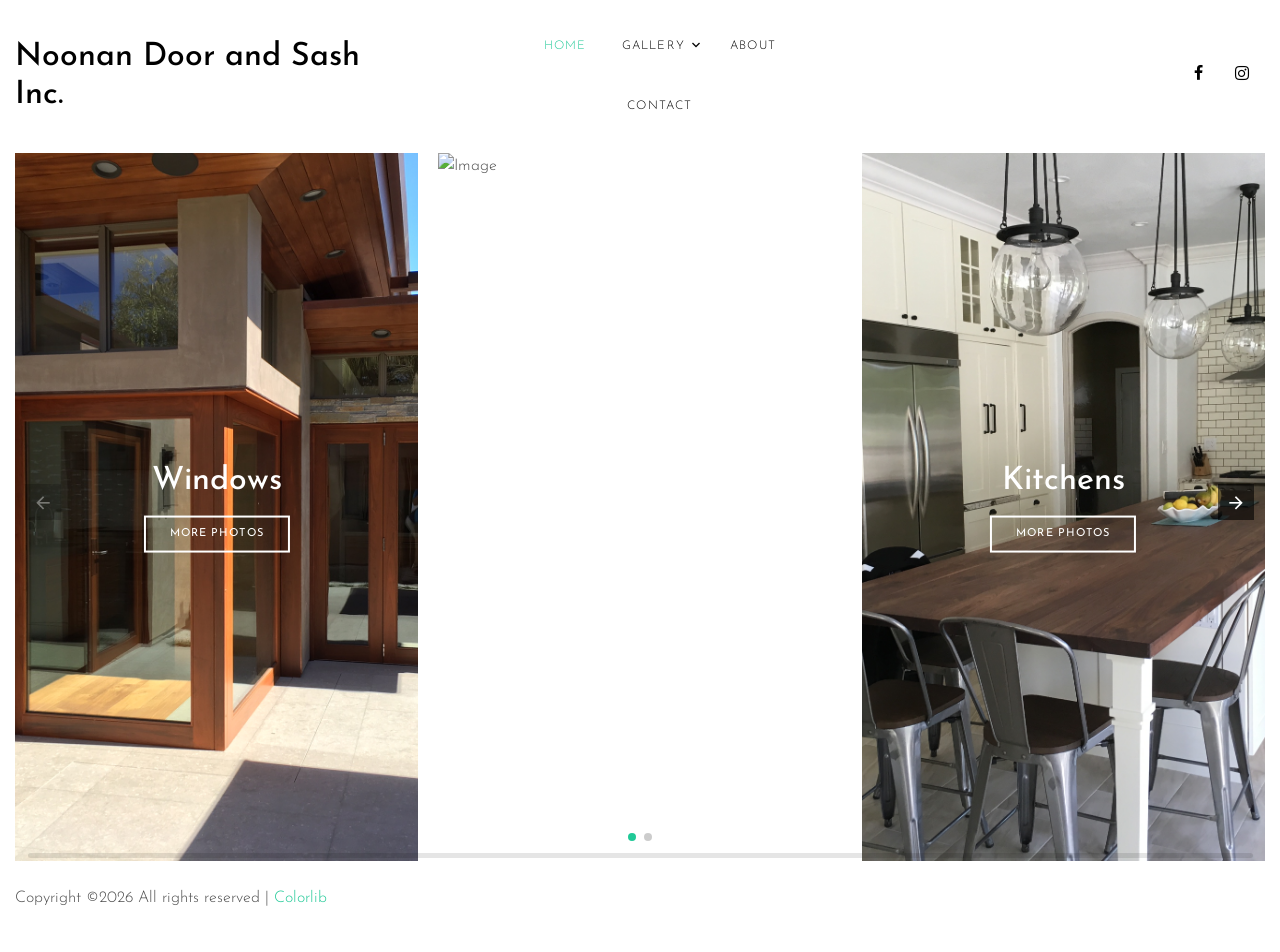
==== commit 81ace47c: "Fix button links in index.html" ====
--- a/index.html
+++ b/index.html
@@ -99,7 +99,7 @@
                 <div class="image-wrap">
                   <div class="image-info">
                     <h2 class="mb-3">Windows</h2>
-                    <a href="single.html" class="btn btn-outline-white py-2 px-4">More Photos</a>
+                    <a href="windows.html" class="btn btn-outline-white py-2 px-4">More Photos</a>
                   </div>
                   <img src="images/homepage/img_1.jpg" alt="Image">
                 </div>
@@ -108,7 +108,7 @@
                 <div class="image-wrap">
                   <div class="image-info">
                     <h2 class="mb-3">Doors</h2>
-                    <a href="single.html" class="btn btn-outline-white py-2 px-4">More Photos</a>
+                    <a href="doors.html" class="btn btn-outline-white py-2 px-4">More Photos</a>
                   </div>
                   <img src="images/homepage/img_2.jpg" alt="Image">
                 </div>
@@ -117,7 +117,7 @@
                 <div class="image-wrap">
                   <div class="image-info">
                     <h2 class="mb-3">Kitchens</h2>
-                    <a href="single.html" class="btn btn-outline-white py-2 px-4">More Photos</a>
+                    <a href="kitchens.html" class="btn btn-outline-white py-2 px-4">More Photos</a>
                   </div>
                   <img src="images/homepage/img_3.jpg" alt="Image">
                 </div>
@@ -126,7 +126,7 @@
                 <div class="image-wrap">
                   <div class="image-info">
                     <h2 class="mb-3">And More</h2>
-                    <a href="single.html" class="btn btn-outline-white py-2 px-4">More Photos</a>
+                    <a href="more.html" class="btn btn-outline-white py-2 px-4">More Photos</a>
                   </div>
                   <img src="images/homepage/img_4.jpg" alt="Image">
                 </div>
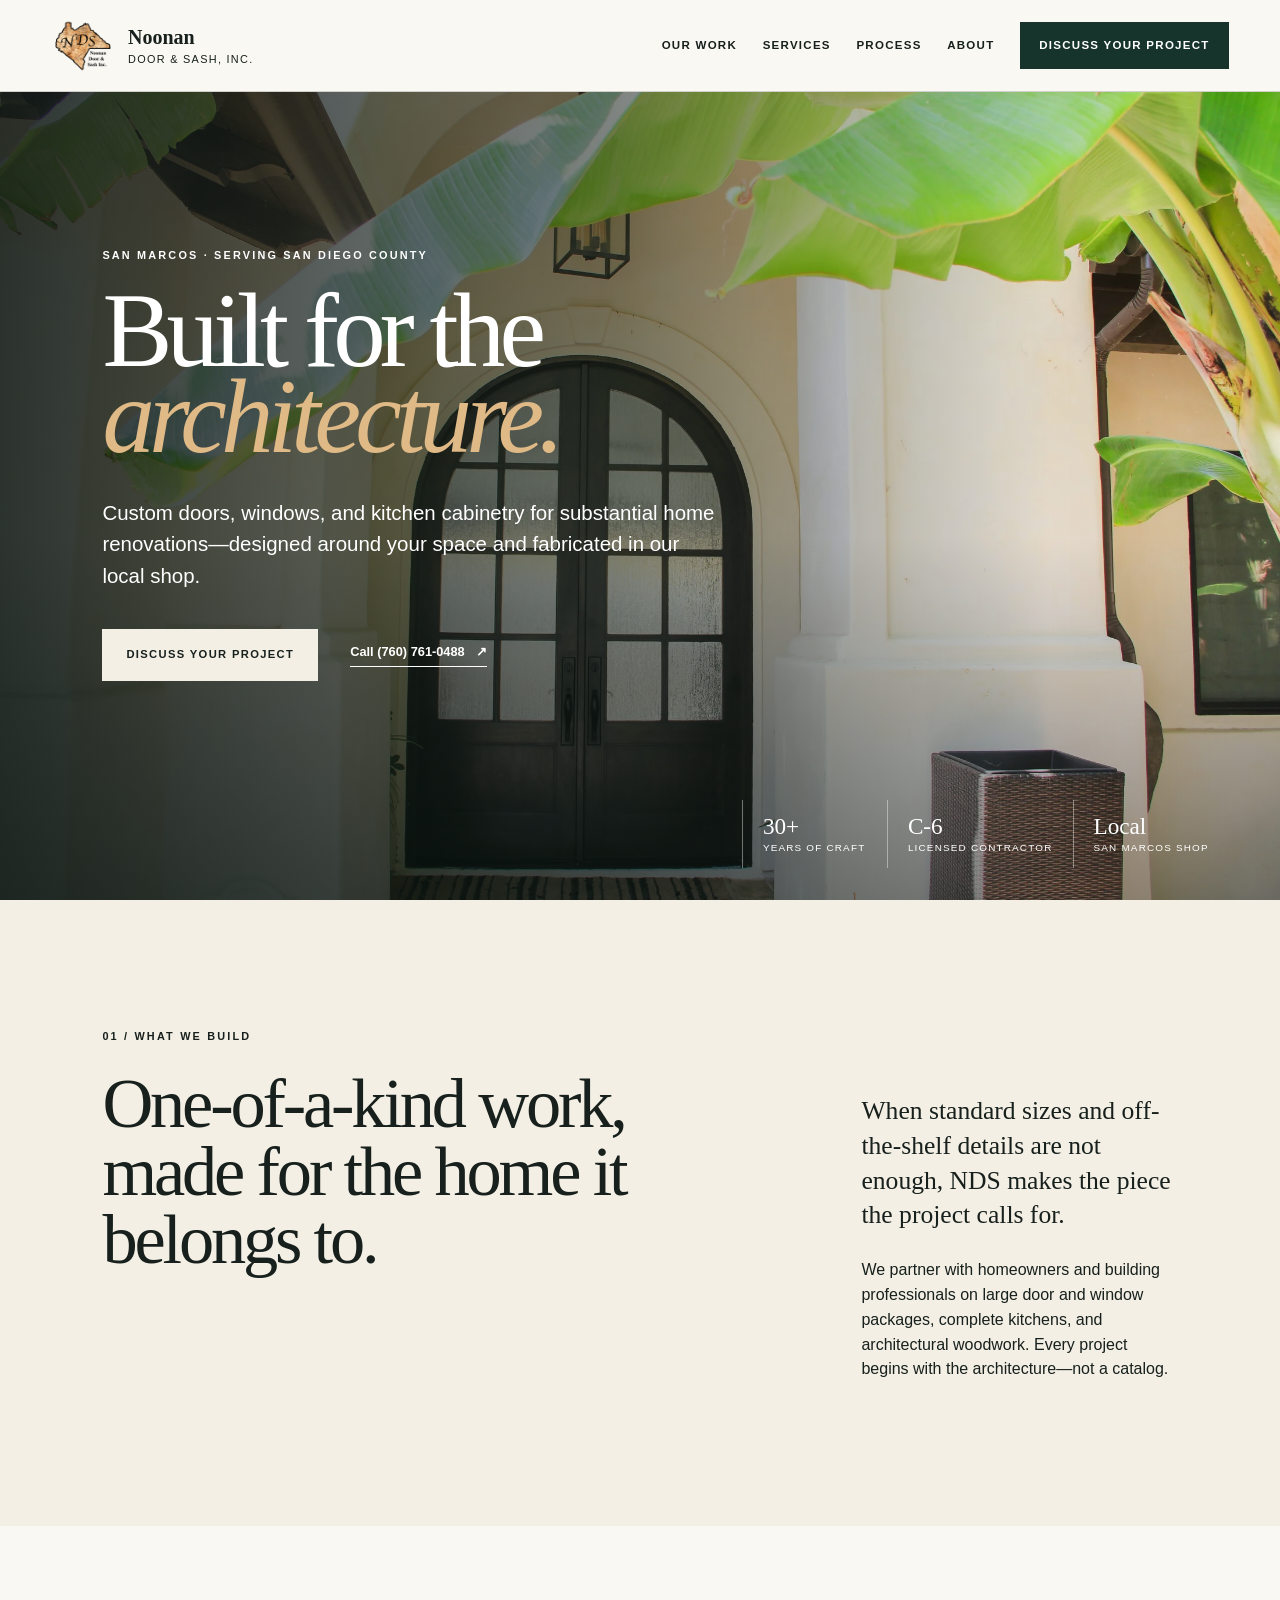
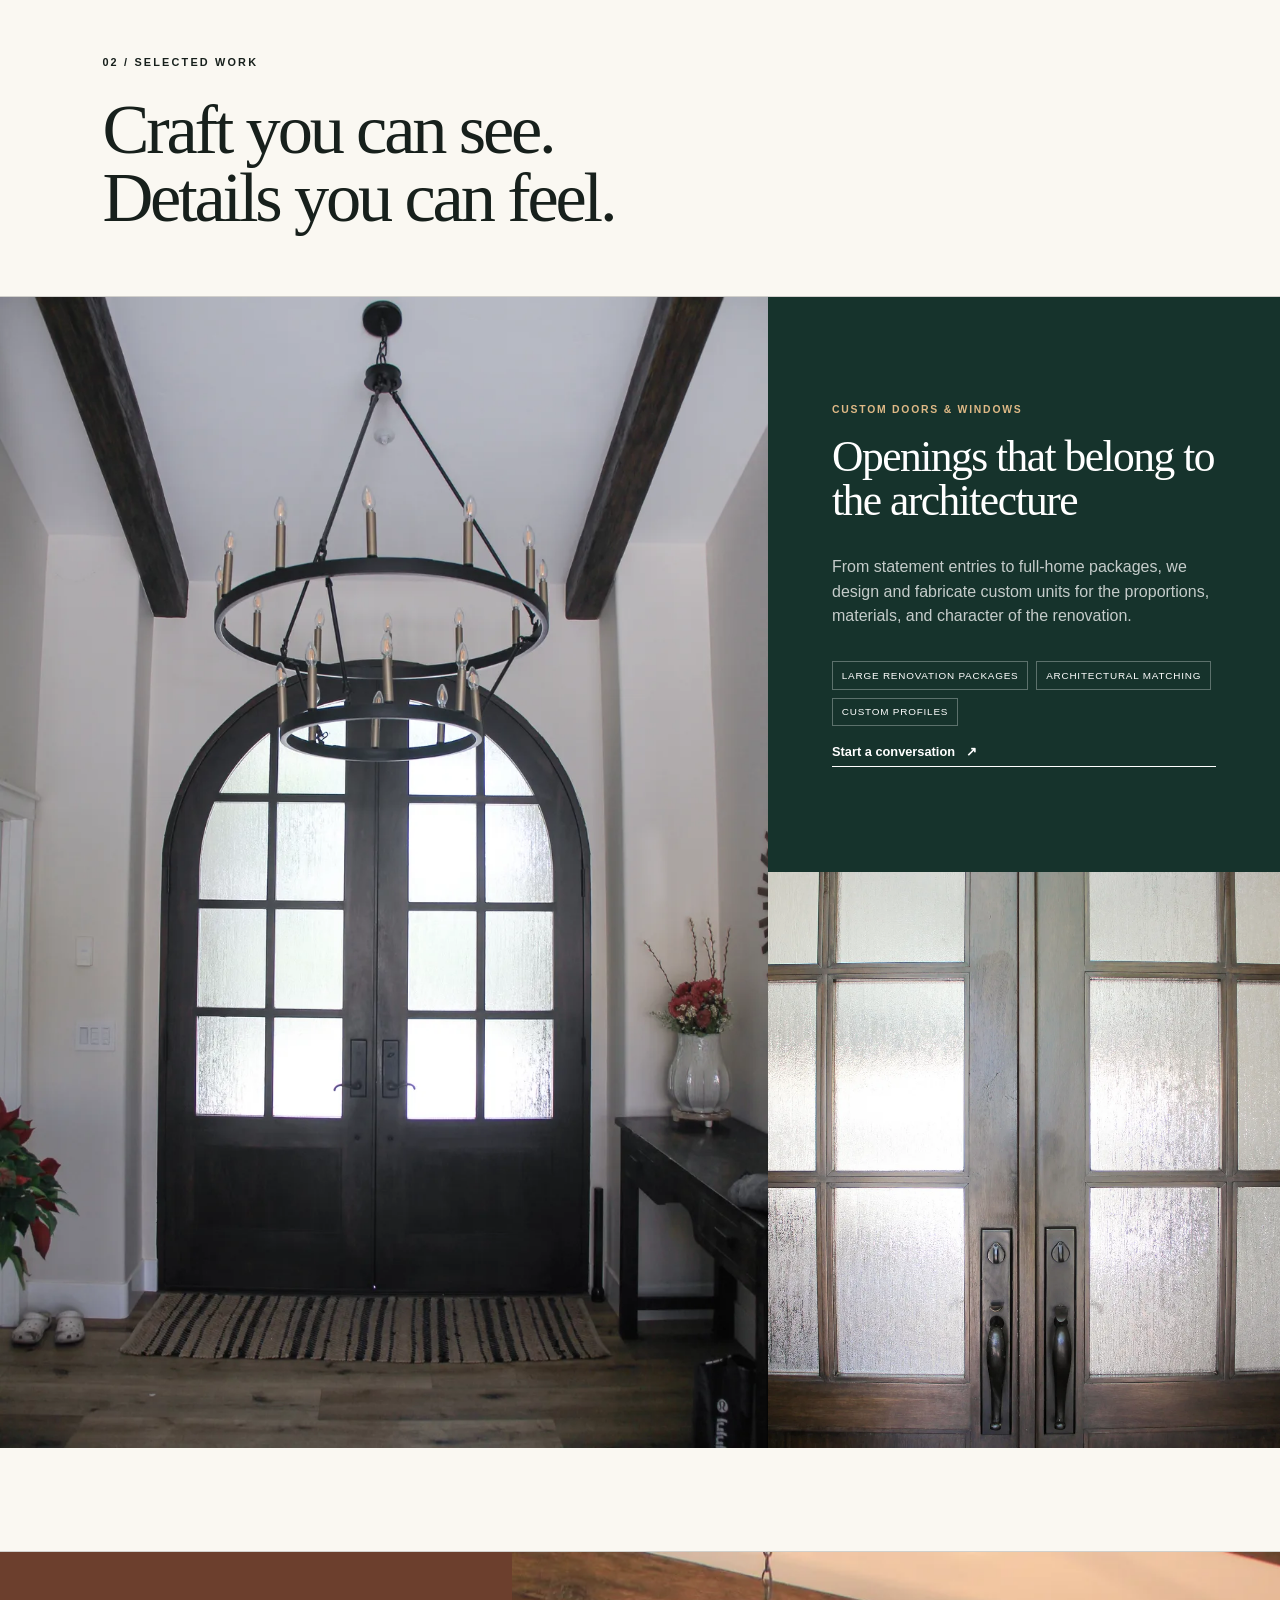
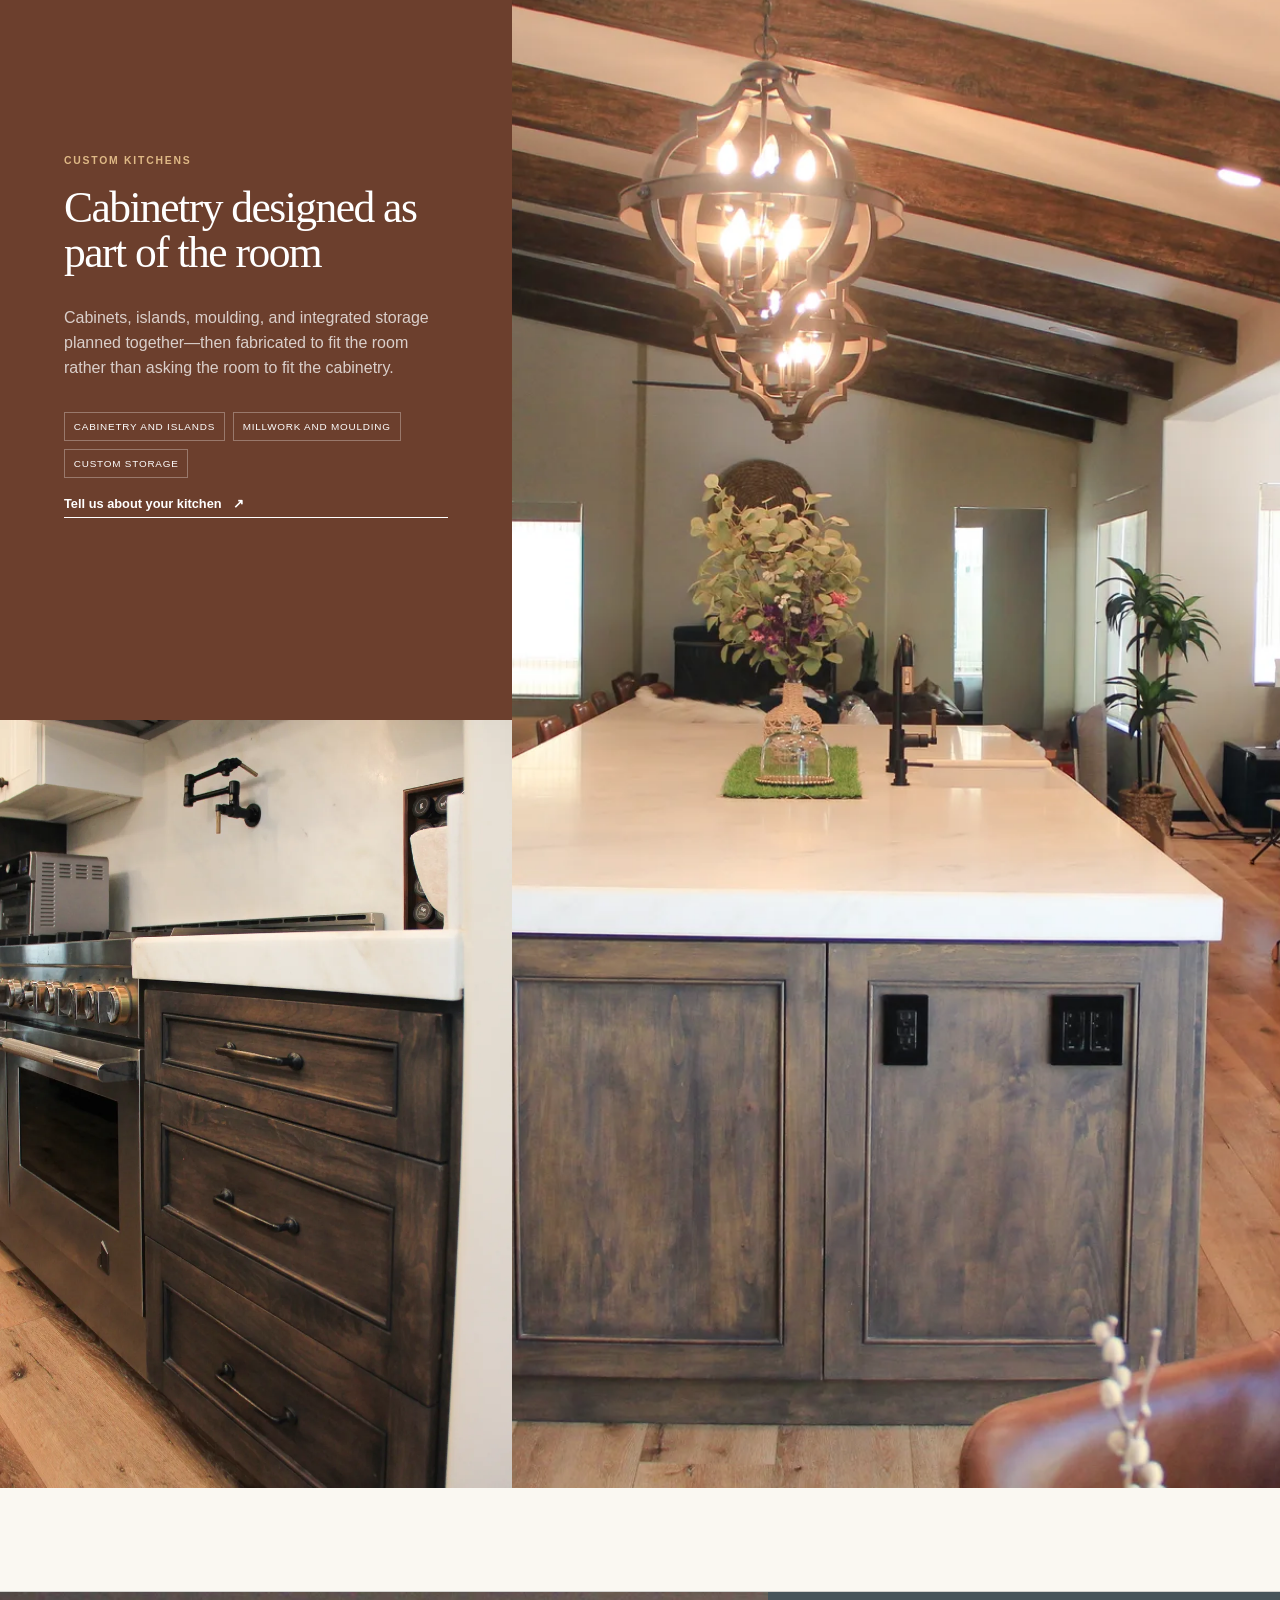
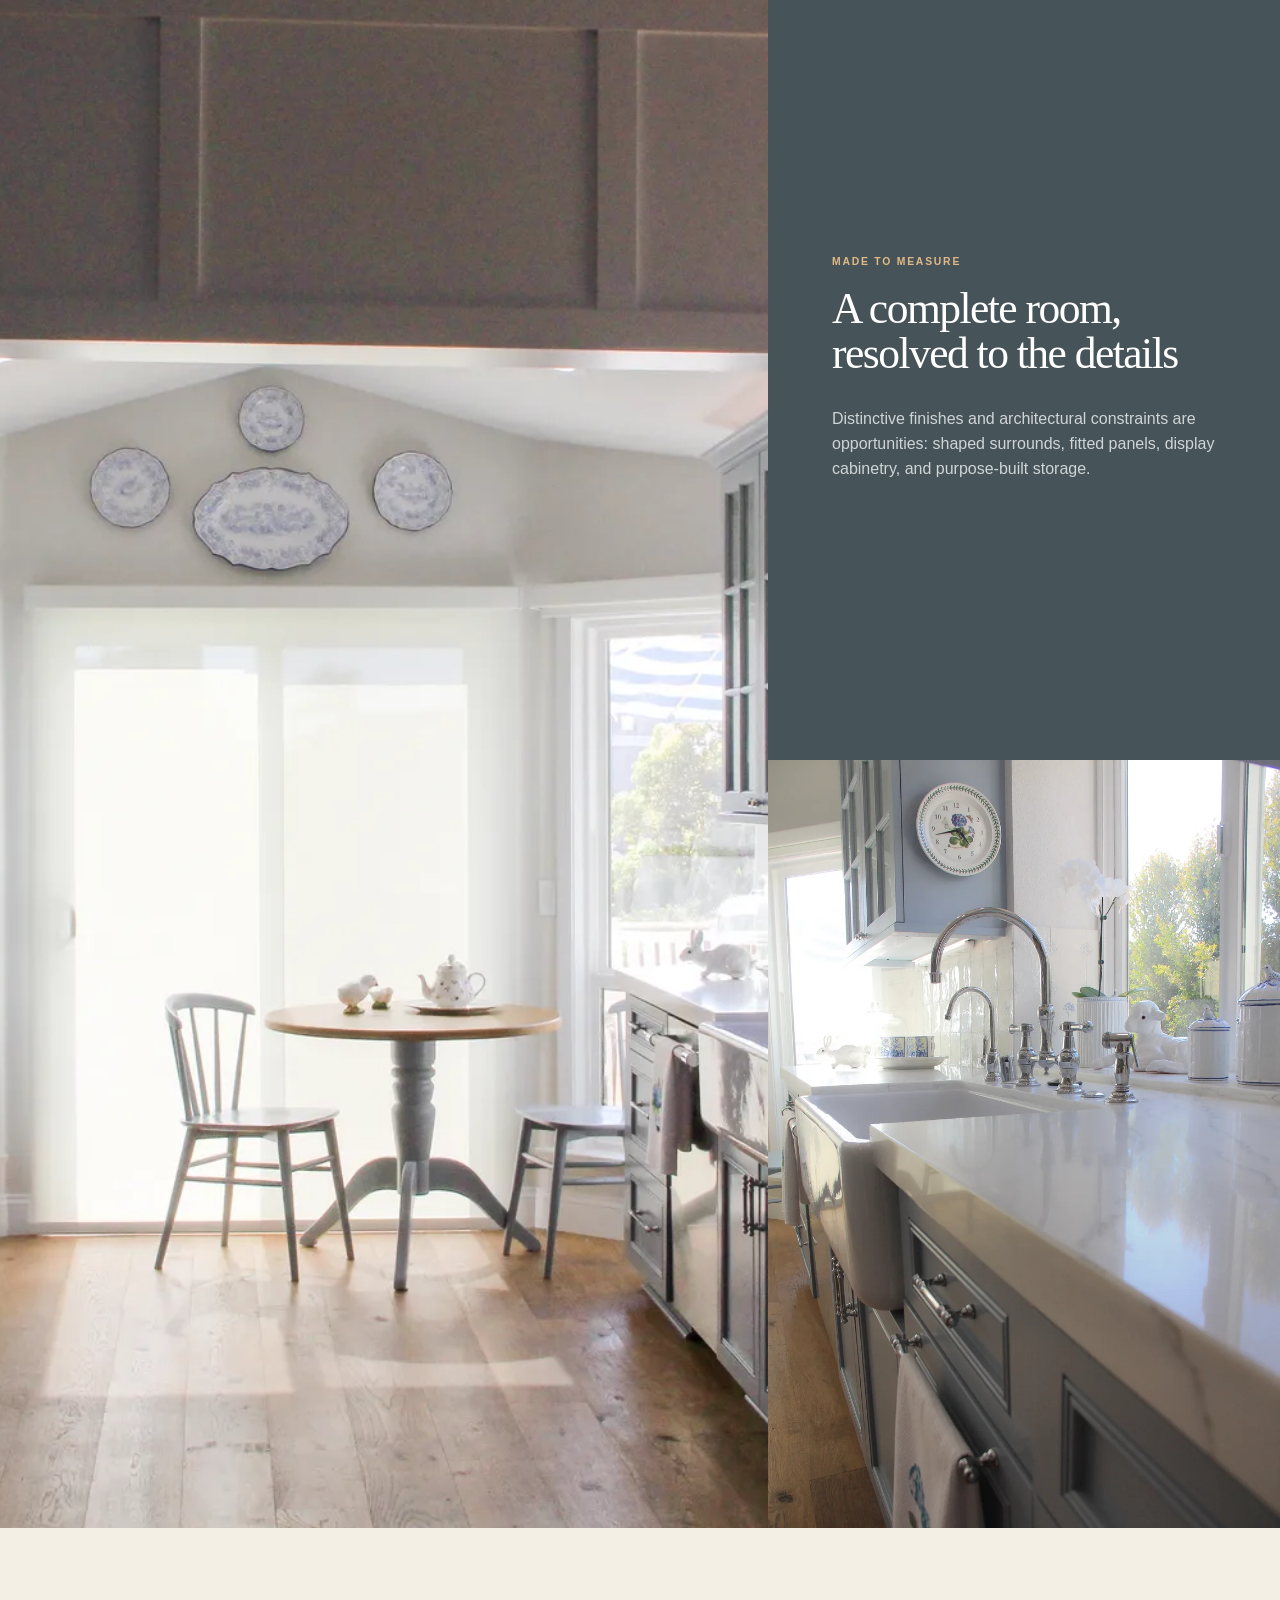
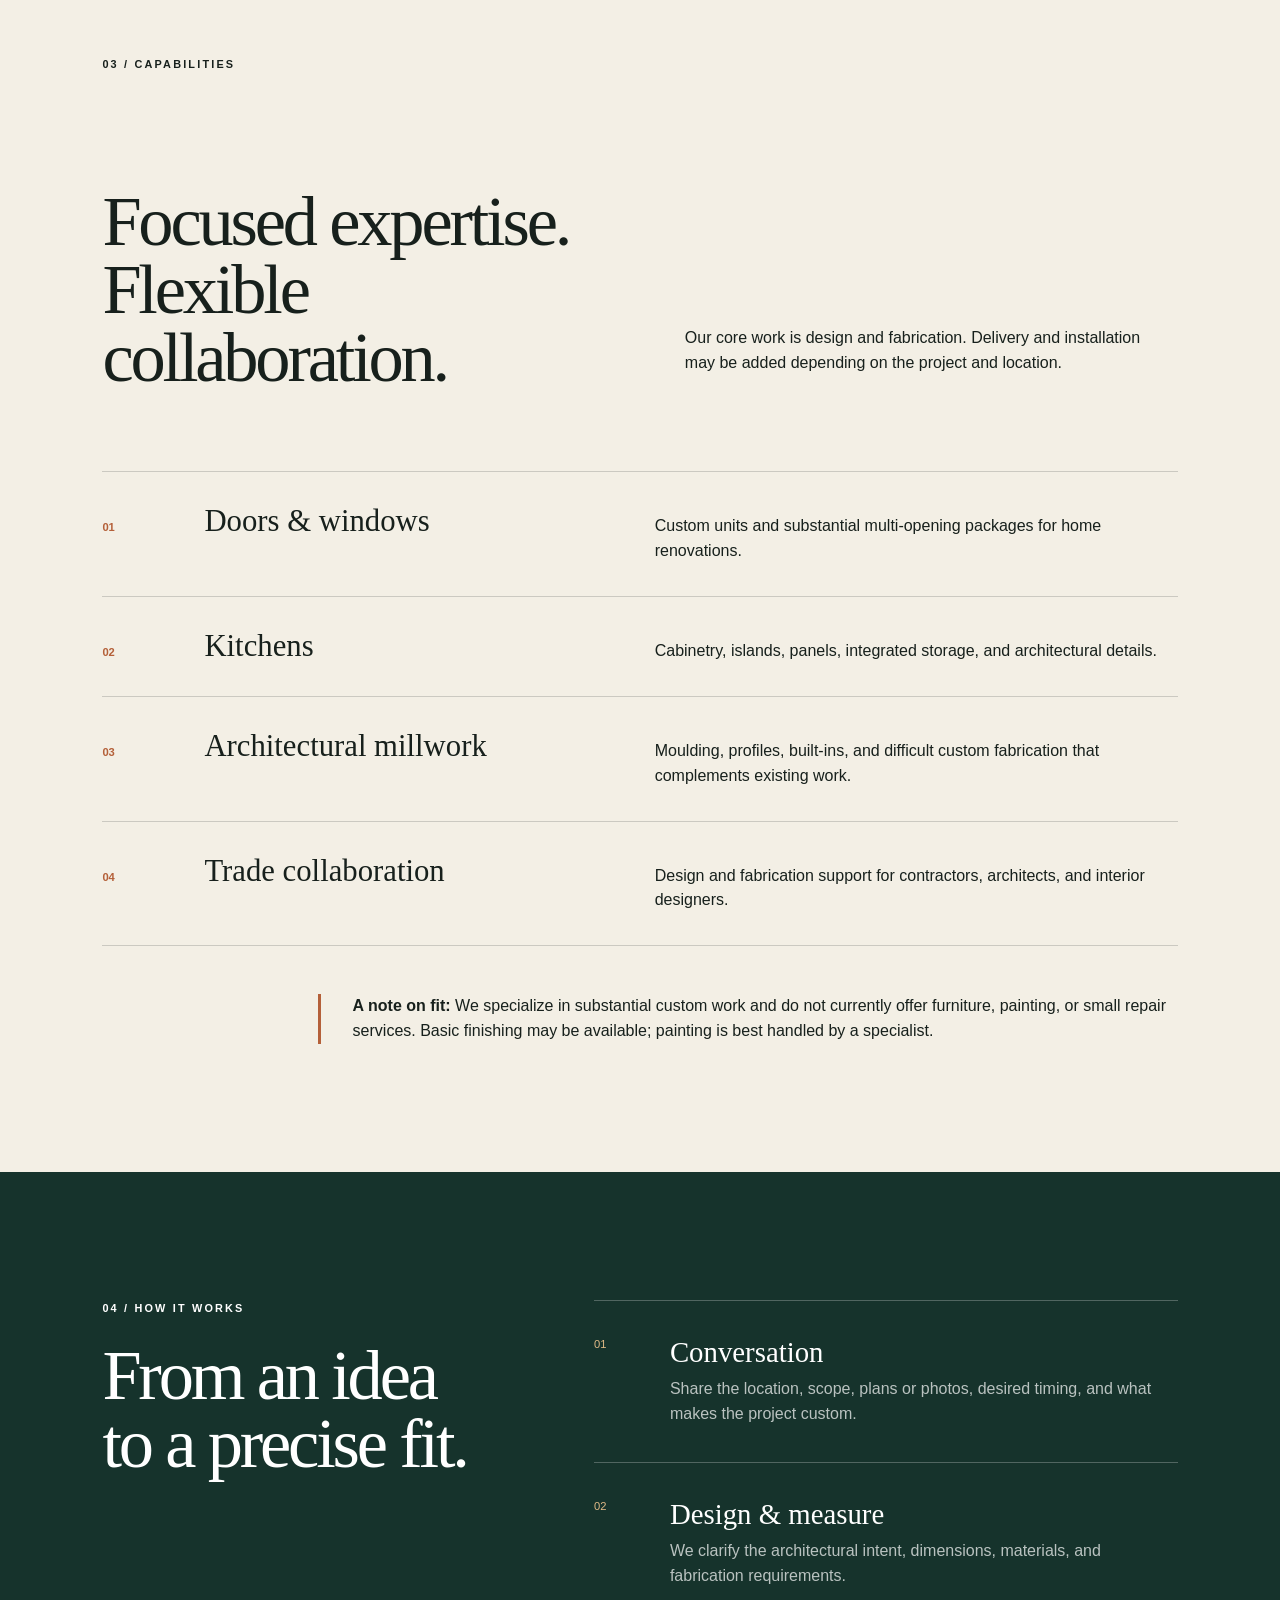
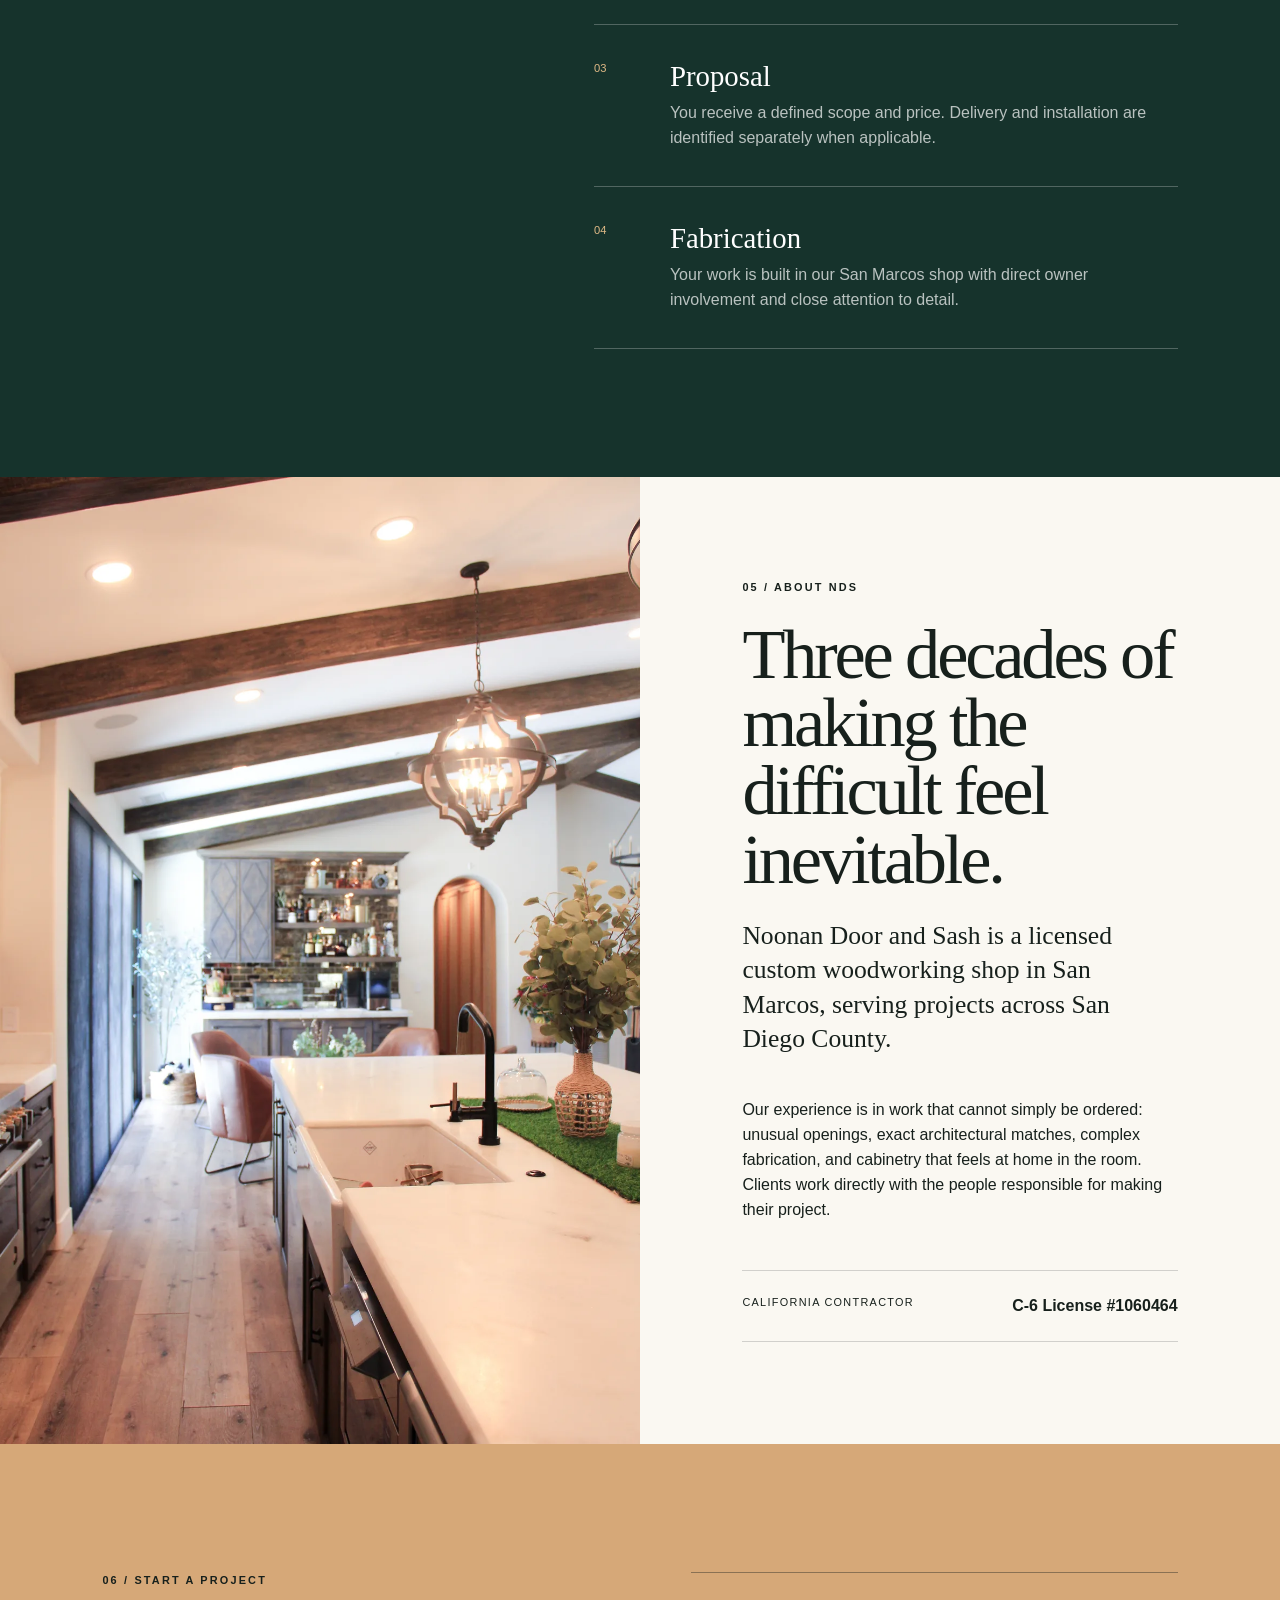
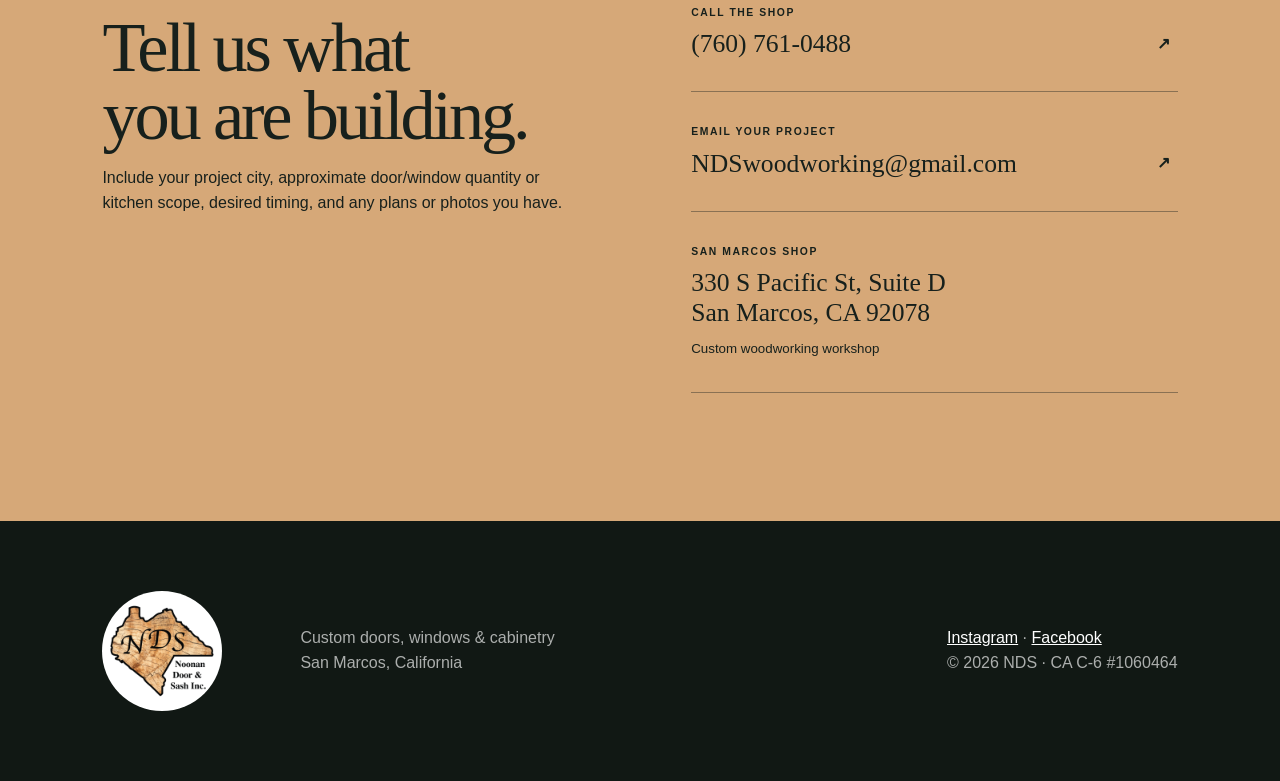
==== commit 59007680: "Build local website refresh concept" ====
--- a/index.html
+++ b/index.html
@@ -1,183 +1,29 @@
-<!DOCTYPE html>
+<!doctype html>
 <html lang="en">
-  <head>
-    <title>Noonan Door and Sash Inc.</title>
-    <meta charset="utf-8">
-    <meta name="viewport" content="width=device-width, initial-scale=1, shrink-to-fit=no">
-
-    <link href="https://fonts.googleapis.com/css?family=Josefin+Sans:300i,400,700" rel="stylesheet">
-    <link rel="stylesheet" href="fonts/icomoon/style.css">
-
-    <link rel="stylesheet" href="css/bootstrap.min.css">
-    <link rel="stylesheet" href="css/magnific-popup.css">
-    <link rel="stylesheet" href="css/jquery-ui.css">
-    <link rel="stylesheet" href="css/owl.carousel.min.css">
-    <link rel="stylesheet" href="css/owl.theme.default.min.css">
-
-    <link rel="stylesheet" href="css/lightgallery.min.css">    
-    
-    <link rel="stylesheet" href="css/bootstrap-datepicker.css">
-
-    <link rel="stylesheet" href="fonts/flaticon/font/flaticon.css">
-    
-    <link rel="stylesheet" href="css/swiper.css">
-
-    <link rel="stylesheet" href="css/aos.css">
-
-    <link rel="stylesheet" href="css/style.css">
-    
-  </head>
-  <body>
-  
-  <div class="site-wrap">
-
-    <div class="site-mobile-menu">
-      <div class="site-mobile-menu-header">
-        <div class="site-mobile-menu-close mt-3">
-          <span class="icon-close2 js-menu-toggle"></span>
-        </div>
-      </div>
-      <div class="site-mobile-menu-body"></div>
-    </div>
-    
-
-    <header class="site-navbar py-3" role="banner">
-
-      <div class="container-fluid">
-        <div class="row align-items-center">
-          
-          <div class="col-6 col-xl-4" data-aos="fade-down">
-            <h4 class="mb-0"><a href="index.html" class="text-black h2 mb-0">Noonan Door and Sash Inc.</a></h4>
-          </div>
-            
-          <div class="col-10 col-md-4 d-none d-xl-block" data-aos="fade-down">
-            <nav class="site-navigation position-relative text-right text-lg-center" role="navigation">
-              <ul class="site-menu js-clone-nav mx-auto d-none d-lg-block">
-                <li class="active"><a href="index.html">Home</a></li>
-                <li class="has-children">
-                  <a href="#">Gallery</a>
-                  <ul class="dropdown">
-                    <li><a href="windows.html">Windows</a></li>
-                    <li><a href="doors.html">Doors</a></li>
-                    <li><a href="kitchens.html">Kitchens</a></li>
-                    <li><a href="more.html">And More</a></li>
-                  </ul>
-                </li>
-                <li><a href="about.html">About</a></li>
-                <li><a href="contact.html">Contact</a></li>
-              </ul>
-            </nav>
-          </div>
-
-          <div class="col-6 col-xl-4 text-right" data-aos="fade-down">
-            <div class="d-none d-xl-inline-block">
-              <ul class="site-menu js-clone-nav ml-auto list-unstyled d-flex text-right mb-0" data-class="social">
-                <li>
-                  <a href="https://www.facebook.com/ndswoodworking/" class="pl-0 pr-3"><span class="icon-facebook"></span></a>
-                </li>
-                <li>
-                  <a href="https://www.instagram.com/ndswoodworking/" class="pl-3 pr-3"><span class="icon-instagram"></span></a>
-                </li>
-              </ul>
-            </div>
-
-            <div class="d-inline-block d-xl-none ml-md-0 mr-auto py-3" style="position: relative; top: 3px;">
-                <a href="#" class="site-menu-toggle js-menu-toggle text-black"><span class="icon-menu h3"></span></a>
-            </div>
-          </div>
-
-        </div>
-      </div>
-      
-    </header>
-
-
-    <div class="container-fluid" data-aos="fade" data-aos-delay="500">
-      <div class="swiper-container images-carousel">
-          <div class="swiper-wrapper">
-              <div class="swiper-slide">
-                <div class="image-wrap">
-                  <div class="image-info">
-                    <h2 class="mb-3">Windows</h2>
-                    <a href="windows.html" class="btn btn-outline-white py-2 px-4">More Photos</a>
-                  </div>
-                  <img src="images/homepage/img_1.jpg" alt="Image">
-                </div>
-              </div>
-              <div class="swiper-slide">
-                <div class="image-wrap">
-                  <div class="image-info">
-                    <h2 class="mb-3">Doors</h2>
-                    <a href="doors.html" class="btn btn-outline-white py-2 px-4">More Photos</a>
-                  </div>
-                  <img src="images/homepage/img_2.jpg" alt="Image">
-                </div>
-              </div>
-              <div class="swiper-slide">
-                <div class="image-wrap">
-                  <div class="image-info">
-                    <h2 class="mb-3">Kitchens</h2>
-                    <a href="kitchens.html" class="btn btn-outline-white py-2 px-4">More Photos</a>
-                  </div>
-                  <img src="images/homepage/img_3.jpg" alt="Image">
-                </div>
-              </div>
-              <div class="swiper-slide">
-                <div class="image-wrap">
-                  <div class="image-info">
-                    <h2 class="mb-3">And More</h2>
-                    <a href="more.html" class="btn btn-outline-white py-2 px-4">More Photos</a>
-                  </div>
-                  <img src="images/homepage/img_4.jpg" alt="Image">
-                </div>
-              </div>
-          </div>
-
-          <div class="swiper-pagination"></div>
-          <div class="swiper-button-prev"></div>
-          <div class="swiper-button-next"></div>
-          <div class="swiper-scrollbar"></div>
-        
-      </div>
-    </div>
-
-    
-    <div class="footer py-4">
-      <div class="container-fluid">
-        <p>
-        <!-- Link back to Colorlib can't be removed. Template is licensed under CC BY 3.0. -->
-        Copyright &copy;<script data-cfasync="false" src="/cdn-cgi/scripts/5c5dd728/cloudflare-static/email-decode.min.js"></script><script>document.write(new Date().getFullYear());</script> All rights reserved | <a href="https://colorlib.com" target="_blank" >Colorlib</a>
-        <!-- Link back to Colorlib can't be removed. Template is licensed under CC BY 3.0. -->
-        </p>
-      </div>
-    </div>
-
-  </div>
-
-  <script src="js/jquery-3.3.1.min.js"></script>
-  <script src="js/jquery-migrate-3.0.1.min.js"></script>
-  <script src="js/jquery-ui.js"></script>
-  <script src="js/popper.min.js"></script>
-  <script src="js/bootstrap.min.js"></script>
-  <script src="js/owl.carousel.min.js"></script>
-  <script src="js/jquery.stellar.min.js"></script>
-  <script src="js/jquery.countdown.min.js"></script>
-  <script src="js/jquery.magnific-popup.min.js"></script>
-  <script src="js/bootstrap-datepicker.min.js"></script>
-  <script src="js/swiper.min.js"></script>
-  <script src="js/aos.js"></script>
-
-  <script src="js/picturefill.min.js"></script>
-  <script src="js/lightgallery-all.min.js"></script>
-  <script src="js/jquery.mousewheel.min.js"></script>
-
-  <script src="js/main.js"></script>
-  
-  <script>
-    $(document).ready(function(){
-      $('#lightgallery').lightGallery();
-    });
-  </script>
-    
-  </body>
-</html>+<head>
+  <meta charset="utf-8"><meta name="viewport" content="width=device-width,initial-scale=1">
+  <title>Custom Doors, Windows &amp; Cabinetry | Noonan Door &amp; Sash</title>
+  <meta name="description" content="Custom doors, windows, kitchen cabinetry and architectural woodwork for major renovations across San Diego County. Designed and fabricated in San Marcos.">
+  <meta name="theme-color" content="#16332c"><meta property="og:title" content="Noonan Door &amp; Sash | Built for the Architecture"><meta property="og:description" content="Custom doors, windows and kitchen cabinetry, designed and fabricated in San Marcos for San Diego County homes."><meta property="og:image" content="https://ndswoodworking.com/images/refresh/arched-entry.webp">
+  <link rel="canonical" href="https://ndswoodworking.com/"><link rel="icon" href="images/refresh/nds-logo.png"><link rel="stylesheet" href="css/refresh.css">
+  <script type="application/ld+json">{"@context":"https://schema.org","@type":"GeneralContractor","name":"Noonan Door and Sash, Inc.","url":"https://ndswoodworking.com/","telephone":"+1-760-761-0488","email":"NDSwoodworking@gmail.com","address":{"@type":"PostalAddress","streetAddress":"330 S Pacific St, Suite D","addressLocality":"San Marcos","addressRegion":"CA","postalCode":"92078","addressCountry":"US"},"areaServed":"San Diego County, California","sameAs":["https://www.facebook.com/ndswoodworking/","https://www.instagram.com/ndswoodworking/"]}</script>
+</head>
+<body>
+  <a class="skip-link" href="#main">Skip to content</a>
+  <header class="site-header"><a class="brand" href="#top"><img src="images/refresh/nds-logo.png" alt="" width="68" height="68"><span><strong>Noonan</strong><small>Door &amp; Sash, Inc.</small></span></a><button class="menu-toggle" type="button" aria-expanded="false" aria-controls="site-nav" data-menu-toggle><span></span><span></span><span></span><i>Menu</i></button><nav id="site-nav" class="site-nav" aria-label="Main navigation" data-nav><a href="#work">Our Work</a><a href="#services">Services</a><a href="#process">Process</a><a href="#about">About</a><a class="nav-cta" href="#contact">Discuss your project</a></nav></header>
+  <main id="main">
+    <section class="hero" id="top"><img class="hero-image" src="images/refresh/arched-entry.webp" alt="Custom black arched entry door with divided glass panes"><div class="hero-shade"></div><div class="hero-content"><p class="eyebrow">San Marcos · Serving San Diego County</p><h1>Built for the<br><em>architecture.</em></h1><p class="hero-copy">Custom doors, windows, and kitchen cabinetry for substantial home renovations—designed around your space and fabricated in our local shop.</p><div class="hero-actions"><a class="button" href="#contact">Discuss your project</a><a class="text-link light" href="tel:+17607610488">Call (760) 761-0488 <span>↗</span></a></div></div><div class="hero-proof"><span><strong>30+</strong> years of craft</span><span><strong>C-6</strong> licensed contractor</span><span><strong>Local</strong> San Marcos shop</span></div></section>
+    <section class="intro section-pad"><p class="section-number">01 / What we build</p><div class="intro-grid"><h2>One-of-a-kind work,<br>made for the home it belongs to.</h2><div><p class="lede">When standard sizes and off-the-shelf details are not enough, NDS makes the piece the project calls for.</p><p>We partner with homeowners and building professionals on large door and window packages, complete kitchens, and architectural woodwork. Every project begins with the architecture—not a catalog.</p></div></div></section>
+    <section class="work" id="work"><div class="work-heading section-pad"><p class="section-number">02 / Selected work</p><h2>Craft you can see.<br>Details you can feel.</h2></div>
+      <article class="project"><div class="project-image tall"><img src="images/refresh/arched-door-interior.webp" alt="Interior view of a custom arched entry door" loading="lazy"></div><div class="project-copy"><span class="project-type">Custom doors &amp; windows</span><h3>Openings that belong to the architecture</h3><p>From statement entries to full-home packages, we design and fabricate custom units for the proportions, materials, and character of the renovation.</p><ul><li>Large renovation packages</li><li>Architectural matching</li><li>Custom profiles</li></ul><a class="text-link" href="#contact">Start a conversation <span>↗</span></a></div><div class="project-image detail"><img src="images/refresh/door-detail.webp" alt="Detail of custom wood double doors and hardware" loading="lazy"></div></article>
+      <article class="project reverse"><div class="project-image tall"><img src="images/refresh/warm-kitchen.webp" alt="Warm custom kitchen with large island and dark wood cabinetry" loading="lazy"></div><div class="project-copy"><span class="project-type">Custom kitchens</span><h3>Cabinetry designed as part of the room</h3><p>Cabinets, islands, moulding, and integrated storage planned together—then fabricated to fit the room rather than asking the room to fit the cabinetry.</p><ul><li>Cabinetry and islands</li><li>Millwork and moulding</li><li>Custom storage</li></ul><a class="text-link" href="#contact">Tell us about your kitchen <span>↗</span></a></div><div class="project-image detail"><img src="images/refresh/cabinet-detail.webp" alt="Dark wood inset drawers beside a range" loading="lazy"></div></article>
+      <article class="project blue"><div class="project-image tall"><img src="images/refresh/blue-kitchen-long.webp" alt="Blue-gray custom kitchen with an arched opening" loading="lazy"></div><div class="project-copy"><span class="project-type">Made to measure</span><h3>A complete room, resolved to the details</h3><p>Distinctive finishes and architectural constraints are opportunities: shaped surrounds, fitted panels, display cabinetry, and purpose-built storage.</p></div><div class="project-image detail"><img src="images/refresh/sink-detail.webp" alt="Blue-gray cabinetry and farmhouse sink detail" loading="lazy"></div></article>
+    </section>
+    <section class="services section-pad" id="services"><div class="services-intro"><p class="section-number">03 / Capabilities</p><h2>Focused expertise.<br>Flexible collaboration.</h2><p>Our core work is design and fabrication. Delivery and installation may be added depending on the project and location.</p></div><div class="service-list"><article><span>01</span><h3>Doors &amp; windows</h3><p>Custom units and substantial multi-opening packages for home renovations.</p></article><article><span>02</span><h3>Kitchens</h3><p>Cabinetry, islands, panels, integrated storage, and architectural details.</p></article><article><span>03</span><h3>Architectural millwork</h3><p>Moulding, profiles, built-ins, and difficult custom fabrication that complements existing work.</p></article><article><span>04</span><h3>Trade collaboration</h3><p>Design and fabrication support for contractors, architects, and interior designers.</p></article></div><p class="fit-note"><strong>A note on fit:</strong> We specialize in substantial custom work and do not currently offer furniture, painting, or small repair services. Basic finishing may be available; painting is best handled by a specialist.</p></section>
+    <section class="process section-pad" id="process"><div><p class="section-number">04 / How it works</p><h2>From an idea<br>to a precise fit.</h2></div><ol class="steps"><li><span>01</span><div><h3>Conversation</h3><p>Share the location, scope, plans or photos, desired timing, and what makes the project custom.</p></div></li><li><span>02</span><div><h3>Design &amp; measure</h3><p>We clarify the architectural intent, dimensions, materials, and fabrication requirements.</p></div></li><li><span>03</span><div><h3>Proposal</h3><p>You receive a defined scope and price. Delivery and installation are identified separately when applicable.</p></div></li><li><span>04</span><div><h3>Fabrication</h3><p>Your work is built in our San Marcos shop with direct owner involvement and close attention to detail.</p></div></li></ol></section>
+    <section class="about" id="about"><div class="about-image"><img src="images/refresh/kitchen-wide.webp" alt="Custom kitchen cabinetry by Noonan Door and Sash" loading="lazy"></div><div class="about-copy"><p class="section-number">05 / About NDS</p><h2>Three decades of making the difficult feel inevitable.</h2><p class="lede">Noonan Door and Sash is a licensed custom woodworking shop in San Marcos, serving projects across San Diego County.</p><p>Our experience is in work that cannot simply be ordered: unusual openings, exact architectural matches, complex fabrication, and cabinetry that feels at home in the room. Clients work directly with the people responsible for making their project.</p><div class="license"><span>California contractor</span><strong>C-6 License #1060464</strong></div></div></section>
+    <section class="contact section-pad" id="contact"><div><p class="section-number">06 / Start a project</p><h2>Tell us what<br>you are building.</h2><p>Include your project city, approximate door/window quantity or kitchen scope, desired timing, and any plans or photos you have.</p></div><div class="contact-options"><a href="tel:+17607610488"><span>Call the shop</span><strong>(760) 761-0488</strong><b>↗</b></a><a href="mailto:NDSwoodworking@gmail.com?subject=Project inquiry"><span>Email your project</span><strong>NDSwoodworking@gmail.com</strong><b>↗</b></a><div><span>San Marcos shop</span><strong>330 S Pacific St, Suite D<br>San Marcos, CA 92078</strong><small>Custom woodworking workshop</small></div></div></section>
+  </main>
+  <footer><img src="images/refresh/nds-logo.png" alt="Noonan Door and Sash, Inc."><p>Custom doors, windows &amp; cabinetry<br>San Marcos, California</p><p><a href="https://www.instagram.com/ndswoodworking/">Instagram</a> · <a href="https://www.facebook.com/ndswoodworking/">Facebook</a><br>© <span data-year></span> NDS · CA C-6 #1060464</p></footer>
+  <script src="js/refresh.js"></script>
+</body></html>
--- a/css/refresh.css
+++ b/css/refresh.css
@@ -0,0 +1,4 @@
+:root{--ink:#17201c;--forest:#16332c;--cream:#f3efe5;--paper:#faf8f2;--clay:#b46039;--line:rgba(23,32,28,.18);--serif:Georgia,'Times New Roman',serif}*{box-sizing:border-box}html{scroll-behavior:smooth}body{margin:0;background:var(--paper);color:var(--ink);font:16px/1.55 Arial,sans-serif}img{display:block;width:100%}a{color:inherit}.skip-link{position:fixed;top:-5rem;z-index:99;background:#fff;padding:1rem}.skip-link:focus{top:1rem}.site-header{height:92px;padding:0 clamp(1.25rem,4vw,4.5rem);display:flex;align-items:center;justify-content:space-between;background:rgba(250,248,242,.97);border-bottom:1px solid var(--line);position:relative;z-index:20}.brand{display:flex;align-items:center;gap:.8rem;text-decoration:none}.brand img{width:64px;height:64px;object-fit:contain}.brand span{display:flex;flex-direction:column;line-height:1}.brand strong{font:700 1.25rem var(--serif)}.brand small{margin-top:.3rem;font-size:.68rem;text-transform:uppercase;letter-spacing:.12em}.site-nav{display:flex;align-items:center;gap:clamp(1.2rem,2vw,2.5rem)}.site-nav a{text-decoration:none;font-size:.72rem;text-transform:uppercase;letter-spacing:.11em;font-weight:bold}.nav-cta{background:var(--forest);color:#fff;padding:.9rem 1.2rem}.menu-toggle{display:none}.hero{min-height:calc(100vh - 92px);height:780px;position:relative;display:flex;align-items:center;color:#fff;overflow:hidden}.hero-image{position:absolute;inset:0;height:100%;object-fit:cover;object-position:center 48%}.hero-shade{position:absolute;inset:0;background:linear-gradient(90deg,rgba(8,18,14,.85),rgba(8,18,14,.52) 48%,rgba(8,18,14,.08) 82%),linear-gradient(0deg,rgba(8,18,14,.42),transparent 45%)}.hero-content{position:relative;z-index:2;width:min(760px,88%);margin-left:clamp(1.5rem,8vw,9rem);padding-bottom:4rem}.eyebrow,.section-number{margin:0 0 1.5rem;font-size:.68rem;text-transform:uppercase;letter-spacing:.2em;font-weight:bold}.hero h1{margin:0;font:400 clamp(4rem,8.2vw,8.5rem)/.82 var(--serif);letter-spacing:-.055em}.hero h1 em{color:#dfb986;font-weight:400}.hero-copy{max-width:620px;font-size:clamp(1.05rem,1.6vw,1.32rem);margin:2.3rem 0}.hero-actions{display:flex;align-items:center;gap:2rem;flex-wrap:wrap}.button{padding:1.1rem 1.5rem;background:var(--cream);color:var(--ink);text-decoration:none;text-transform:uppercase;font-size:.7rem;font-weight:bold;letter-spacing:.12em}.text-link{display:inline-flex;gap:.7rem;border-bottom:1px solid;text-decoration:none;font-size:.8rem;font-weight:bold;padding-bottom:.25rem}.light{color:#fff}.hero-proof{position:absolute;z-index:2;right:clamp(1.5rem,4vw,4.5rem);bottom:2rem;display:flex}.hero-proof span{min-width:145px;padding:.8rem 1.25rem;border-left:1px solid rgba(255,255,255,.4);font-size:.62rem;text-transform:uppercase;letter-spacing:.12em}.hero-proof strong{display:block;font:400 1.45rem var(--serif);text-transform:none;letter-spacing:0}.section-pad{padding:clamp(5rem,10vw,9rem) clamp(1.5rem,8vw,9rem)}.intro,.services{background:var(--cream)}.intro-grid{display:grid;grid-template-columns:1.35fr .65fr;gap:clamp(3rem,8vw,9rem)}h2{margin:0;font:400 clamp(2.8rem,5.5vw,6rem)/.97 var(--serif);letter-spacing:-.045em}.lede{font:400 clamp(1.35rem,2vw,1.8rem)/1.35 var(--serif)}.work-heading{padding-bottom:4rem}.project{min-height:720px;display:grid;grid-template-columns:1.2fr .8fr;grid-template-rows:1fr 1fr;border-top:1px solid var(--line)}.project+.project{margin-top:clamp(4rem,8vw,8rem)}.project-image{overflow:hidden;background:#ddd}.project-image img{height:100%;object-fit:cover;transition:transform .8s}.project-image:hover img{transform:scale(1.025)}.project-image.tall{grid-row:1/3}.project-copy{padding:clamp(2rem,5vw,5.5rem);display:flex;flex-direction:column;justify-content:center;background:var(--forest);color:#fff}.project-copy h3{font:400 clamp(2rem,3.4vw,3.6rem)/1.02 var(--serif);letter-spacing:-.035em;margin:1rem 0}.project-copy p{color:rgba(255,255,255,.75)}.project-type{font-size:.65rem;font-weight:bold;text-transform:uppercase;letter-spacing:.17em;color:#dfb986}.project-copy ul{list-style:none;padding:0;display:flex;flex-wrap:wrap;gap:.5rem}.project-copy li{border:1px solid rgba(255,255,255,.3);padding:.35rem .55rem;font-size:.62rem;text-transform:uppercase;letter-spacing:.08em}.project .detail{min-height:300px}.reverse{grid-template-columns:.8fr 1.2fr}.reverse .tall{grid-column:2}.reverse .project-copy,.reverse .detail{grid-column:1}.reverse .project-copy{grid-row:1;background:#6c3f2d}.reverse .detail{grid-row:2}.blue .project-copy{background:#46545a}.services-intro{display:grid;grid-template-columns:1fr 1fr;gap:7vw}.services-intro .section-number{grid-column:1/-1}.services-intro>p:last-child{align-self:end;max-width:480px}.service-list{margin-top:5rem;border-top:1px solid var(--line)}.service-list article{display:grid;grid-template-columns:70px .8fr 1fr;gap:2rem;align-items:baseline;padding:2rem 0;border-bottom:1px solid var(--line)}.service-list article>span{font-size:.7rem;color:var(--clay);font-weight:bold}.service-list h3{margin:0;font:400 clamp(1.5rem,2.4vw,2.4rem) var(--serif)}.service-list p{margin:0}.fit-note{max-width:860px;margin:3rem 0 0 auto;padding-left:2rem;border-left:3px solid var(--clay)}.process{background:var(--forest);color:#fff;display:grid;grid-template-columns:.8fr 1.2fr;gap:8vw}.steps{margin:0;padding:0;list-style:none;border-top:1px solid rgba(255,255,255,.25)}.steps li{display:grid;grid-template-columns:60px 1fr;gap:1rem;padding:2.2rem 0;border-bottom:1px solid rgba(255,255,255,.25)}.steps li>span{color:#dfb986;font-size:.7rem}.steps h3{margin:0;font:400 1.8rem var(--serif)}.steps p{margin:.5rem 0 0;color:rgba(255,255,255,.7)}.about{display:grid;grid-template-columns:1fr 1fr}.about-image{min-height:720px}.about-image img{height:100%;object-fit:cover}.about-copy{padding:clamp(4rem,8vw,8rem);display:flex;flex-direction:column;justify-content:center}.license{margin-top:2rem;padding:1.4rem 0;border-block:1px solid var(--line);display:flex;justify-content:space-between;gap:1rem}.license span{font-size:.68rem;text-transform:uppercase;letter-spacing:.12em}.contact{background:#d6a878;display:grid;grid-template-columns:1fr 1fr;gap:8vw}.contact-options{border-top:1px solid rgba(23,32,28,.4)}.contact-options>*{position:relative;display:flex;flex-direction:column;padding:2rem 3rem 2rem 0;border-bottom:1px solid rgba(23,32,28,.4);text-decoration:none}.contact-options span{font-size:.65rem;text-transform:uppercase;letter-spacing:.15em;font-weight:bold}.contact-options strong{margin-top:.5rem;font:400 clamp(1.25rem,2vw,2rem) var(--serif);overflow-wrap:anywhere}.contact-options b{position:absolute;right:.5rem;top:50%}.contact-options small{margin-top:.7rem}footer{min-height:260px;background:#111814;color:#fff;padding:3rem clamp(1.5rem,8vw,9rem);display:grid;grid-template-columns:150px 1fr auto;gap:3rem;align-items:center}footer img{width:120px;height:120px;object-fit:contain;background:#fff;border-radius:50%}footer p{color:rgba(255,255,255,.65)}footer a{color:#fff}
+@media(max-width:900px){.site-header{height:76px}.brand img{width:52px;height:52px}.menu-toggle{display:flex;width:44px;height:44px;padding:10px;border:0;background:transparent;flex-direction:column;gap:5px;justify-content:center}.menu-toggle span{height:2px;background:var(--ink)}.menu-toggle i{position:absolute;width:1px;height:1px;overflow:hidden}.site-nav{display:none;position:absolute;top:76px;left:0;right:0;padding:2rem;background:var(--paper);flex-direction:column;align-items:stretch}.site-nav.is-open{display:flex}.site-nav a{padding:.7rem}.hero{min-height:720px;height:calc(100svh - 76px)}.hero-content{margin:0 1.5rem;padding-bottom:6rem}.hero h1{font-size:clamp(3.5rem,15vw,6rem)}.hero-proof{left:1.5rem;right:1.5rem}.hero-proof span{min-width:125px;padding:.7rem}.intro-grid,.services-intro,.process,.contact{grid-template-columns:1fr}.project,.reverse,.about{grid-template-columns:1fr;grid-template-rows:auto}.project-image.tall,.reverse .tall,.reverse .project-copy,.reverse .detail{grid-column:auto;grid-row:auto}.project-image.tall{min-height:560px}.project .detail{min-height:350px}.project-copy{min-height:460px}.services-intro>p:last-child{margin-top:2rem}.about-image{min-height:600px}.contact-options{margin-top:2rem}}
+@media(max-width:600px){.hero-image{object-position:58% center}.hero-actions{align-items:flex-start;flex-direction:column;gap:1rem}.hero-proof{bottom:.7rem}.hero-proof span:nth-child(3){display:none}.section-pad{padding-left:1.25rem;padding-right:1.25rem}.project-image.tall{min-height:430px}.project-copy{padding:2.5rem 1.25rem}.service-list article{grid-template-columns:36px 1fr;gap:.5rem}.service-list article p{grid-column:2}.about-image{min-height:420px}.about-copy{padding:4rem 1.25rem}.license{flex-direction:column}footer{grid-template-columns:90px 1fr;gap:1.5rem}footer img{width:80px;height:80px}footer p:last-child{grid-column:1/-1}}
+@media(prefers-reduced-motion:reduce){html{scroll-behavior:auto}*{transition:none!important}}
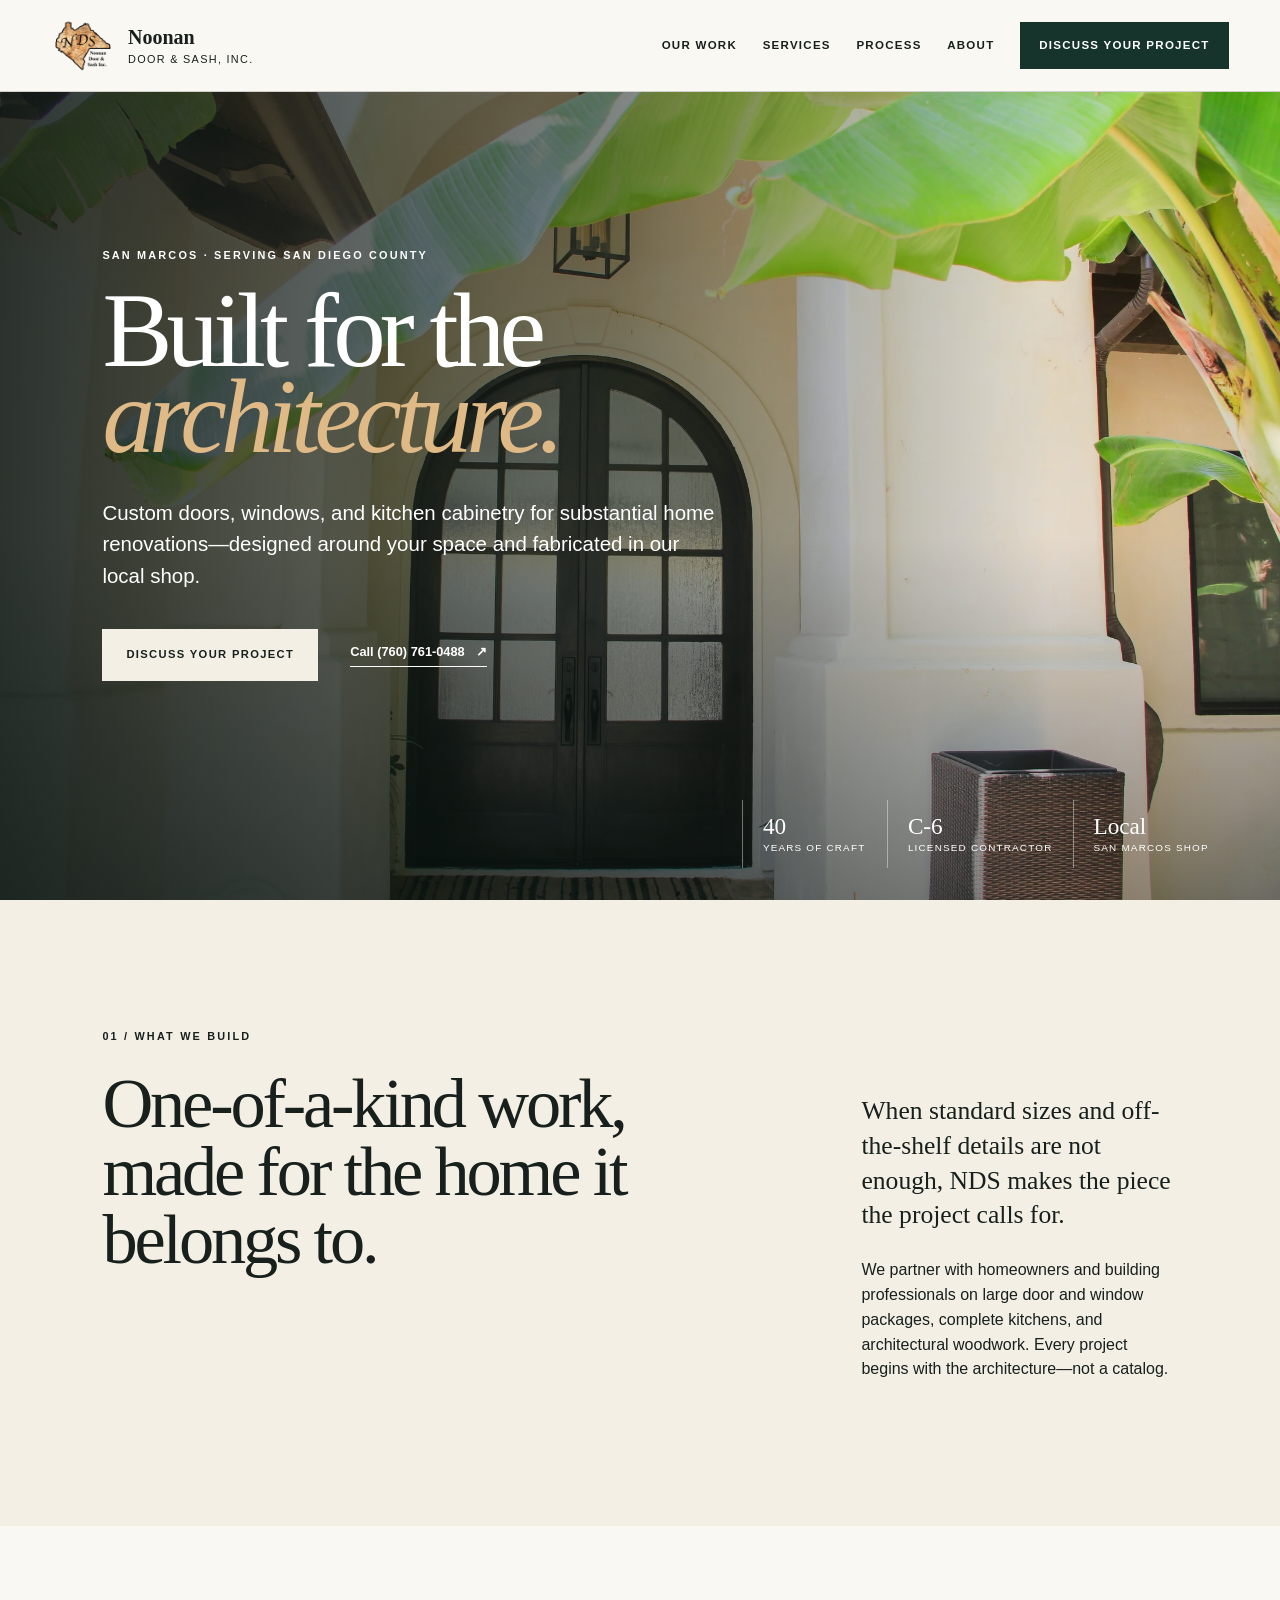
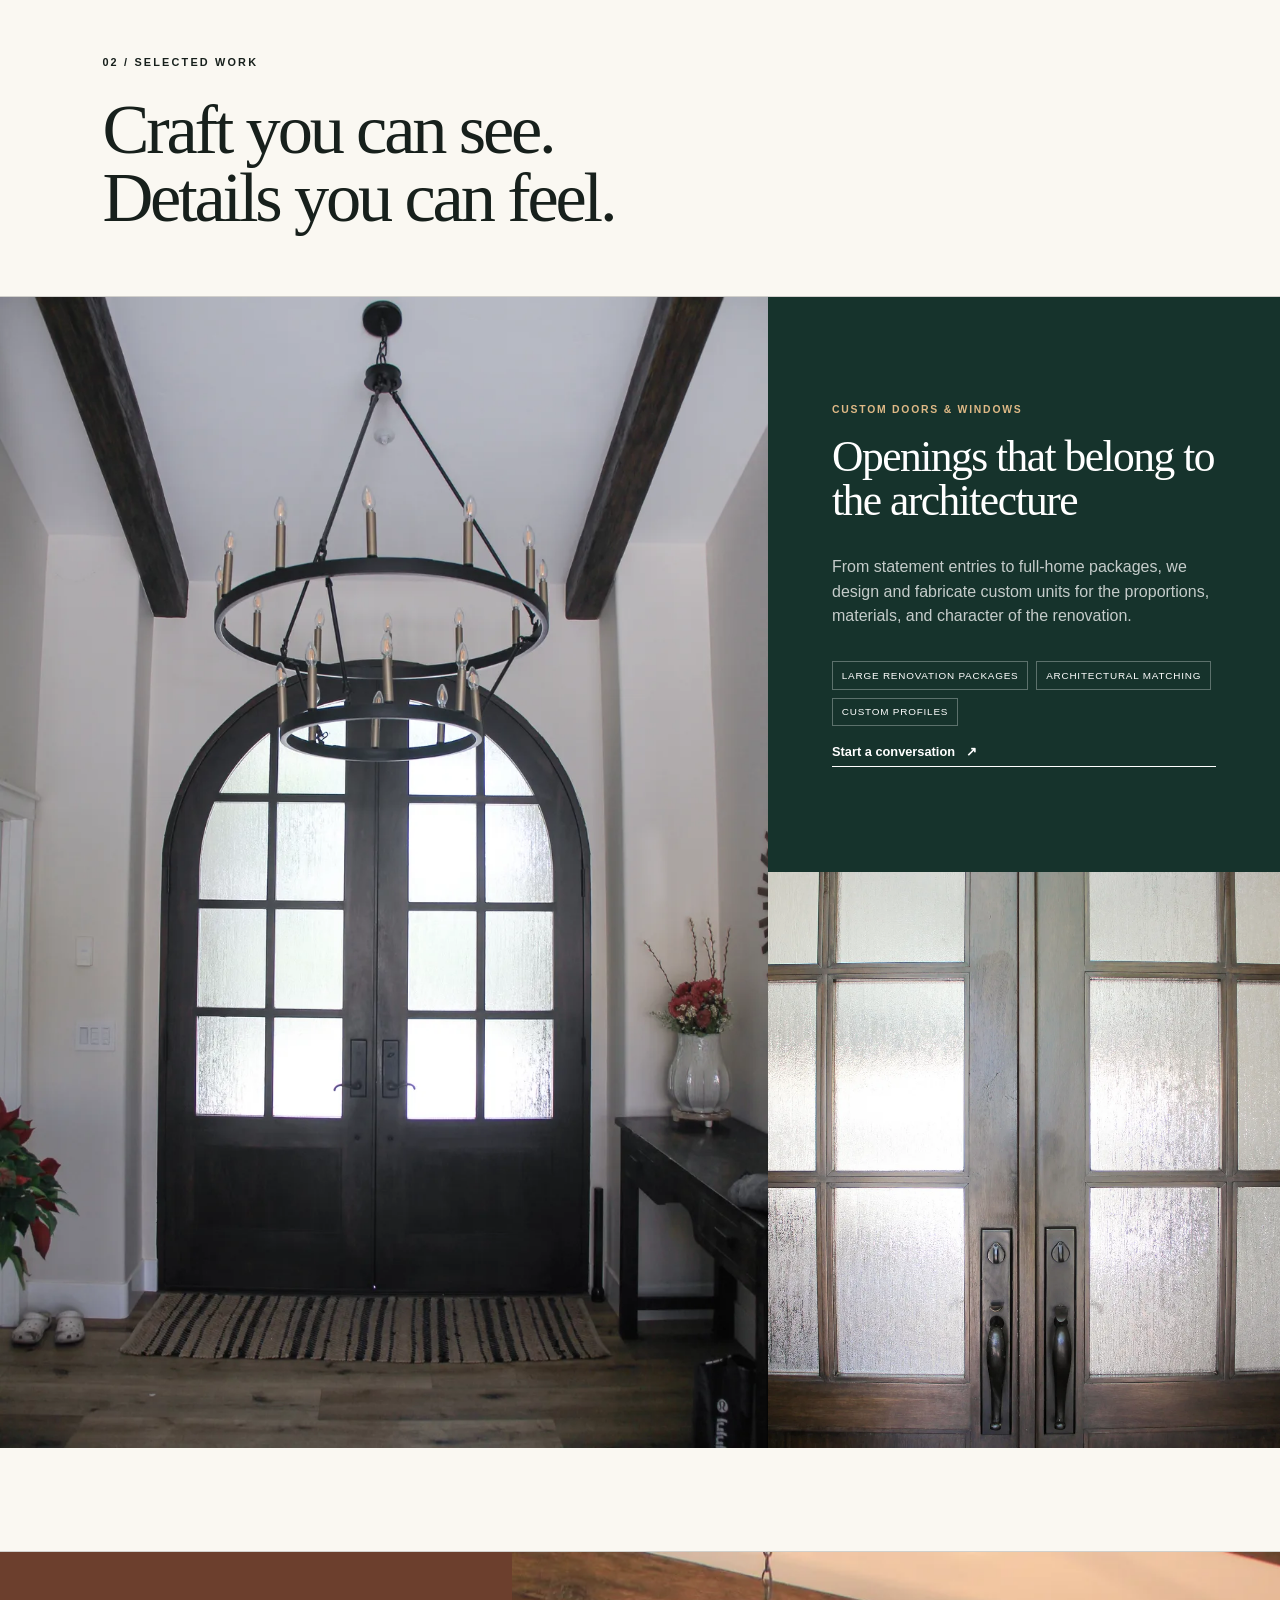
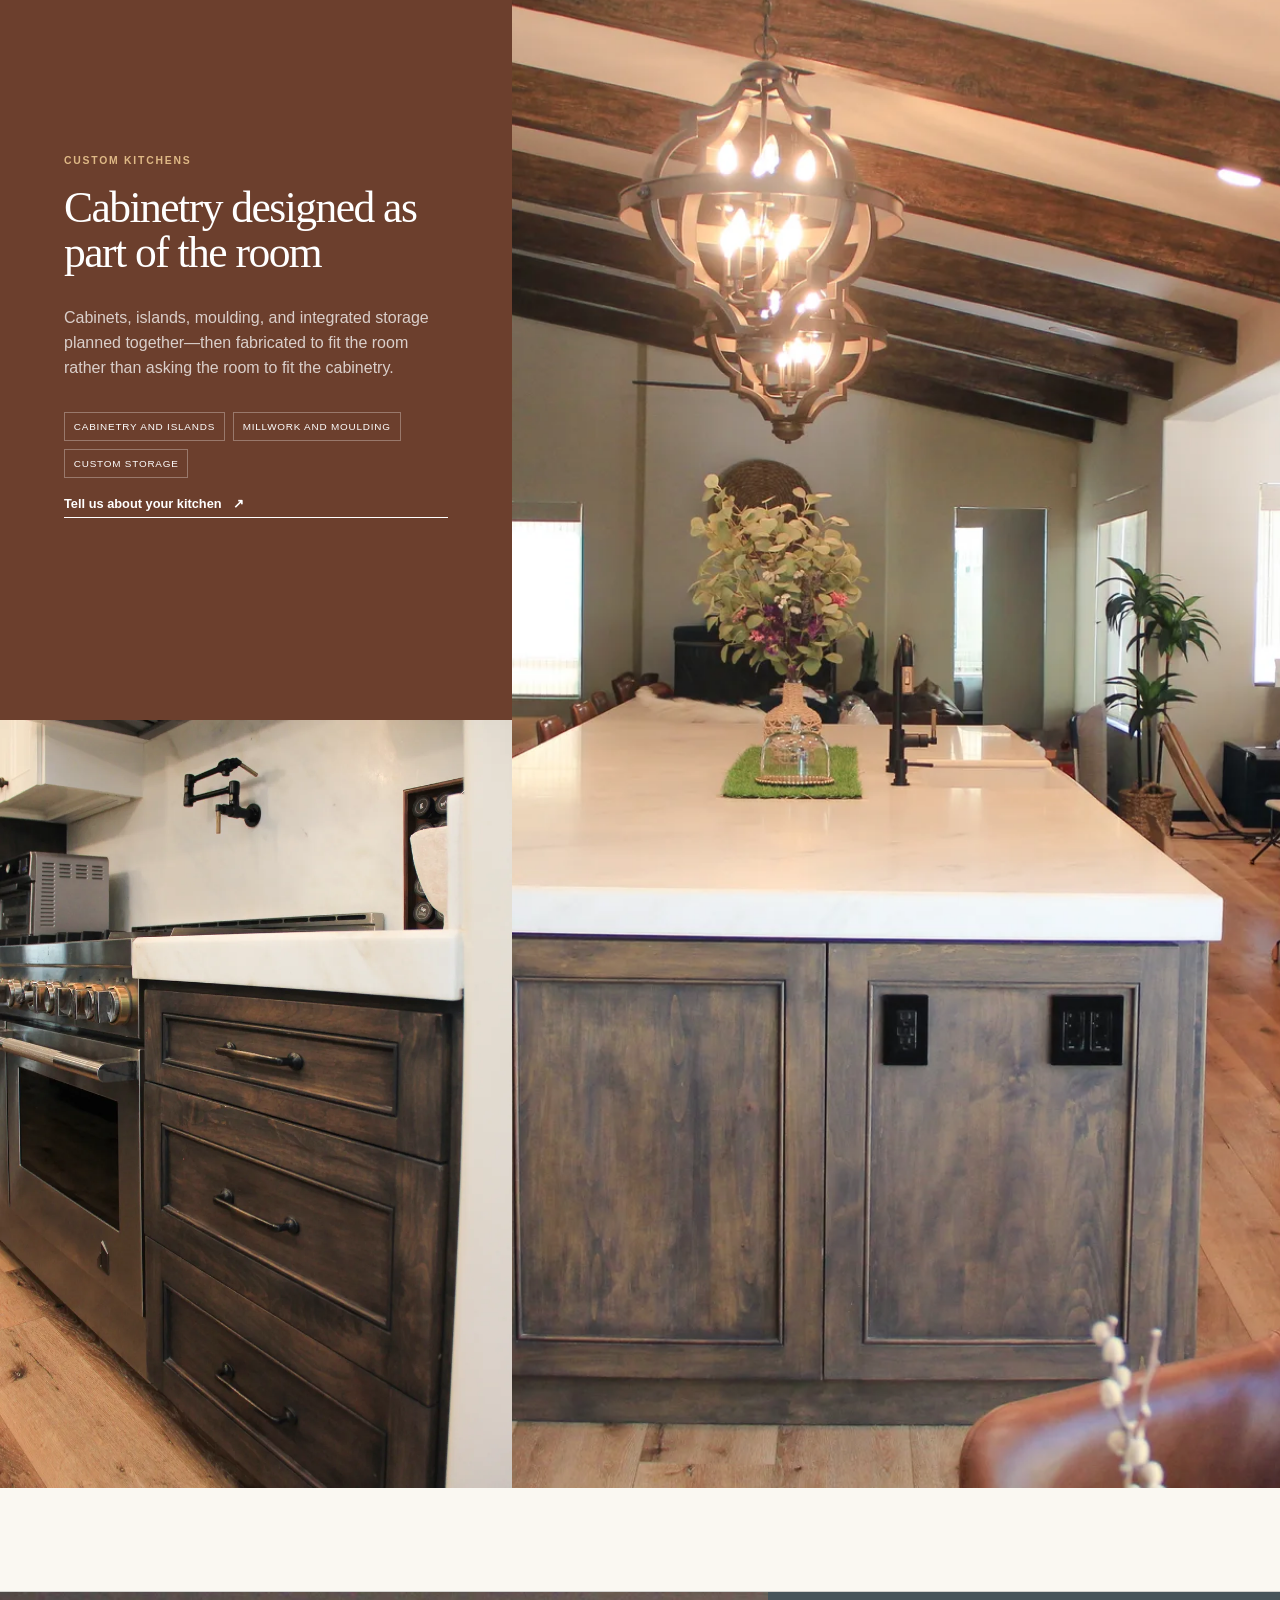
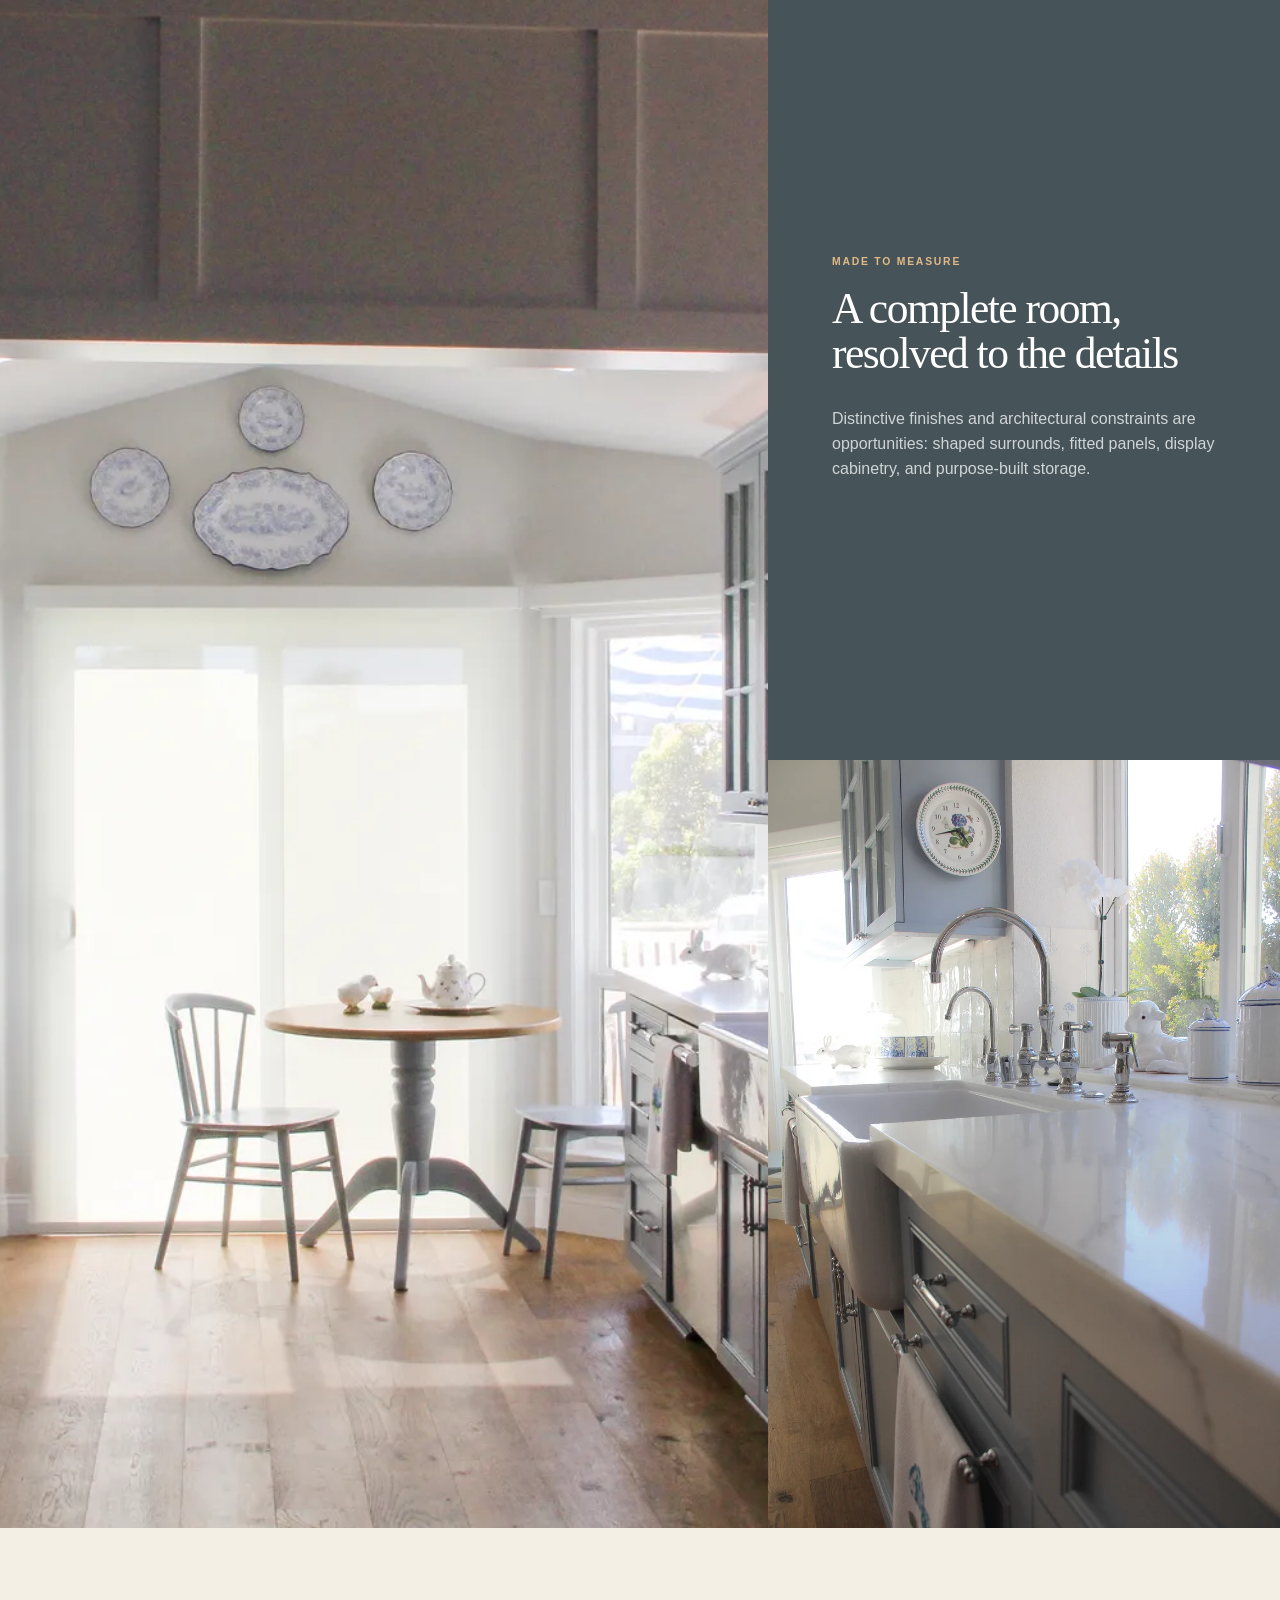
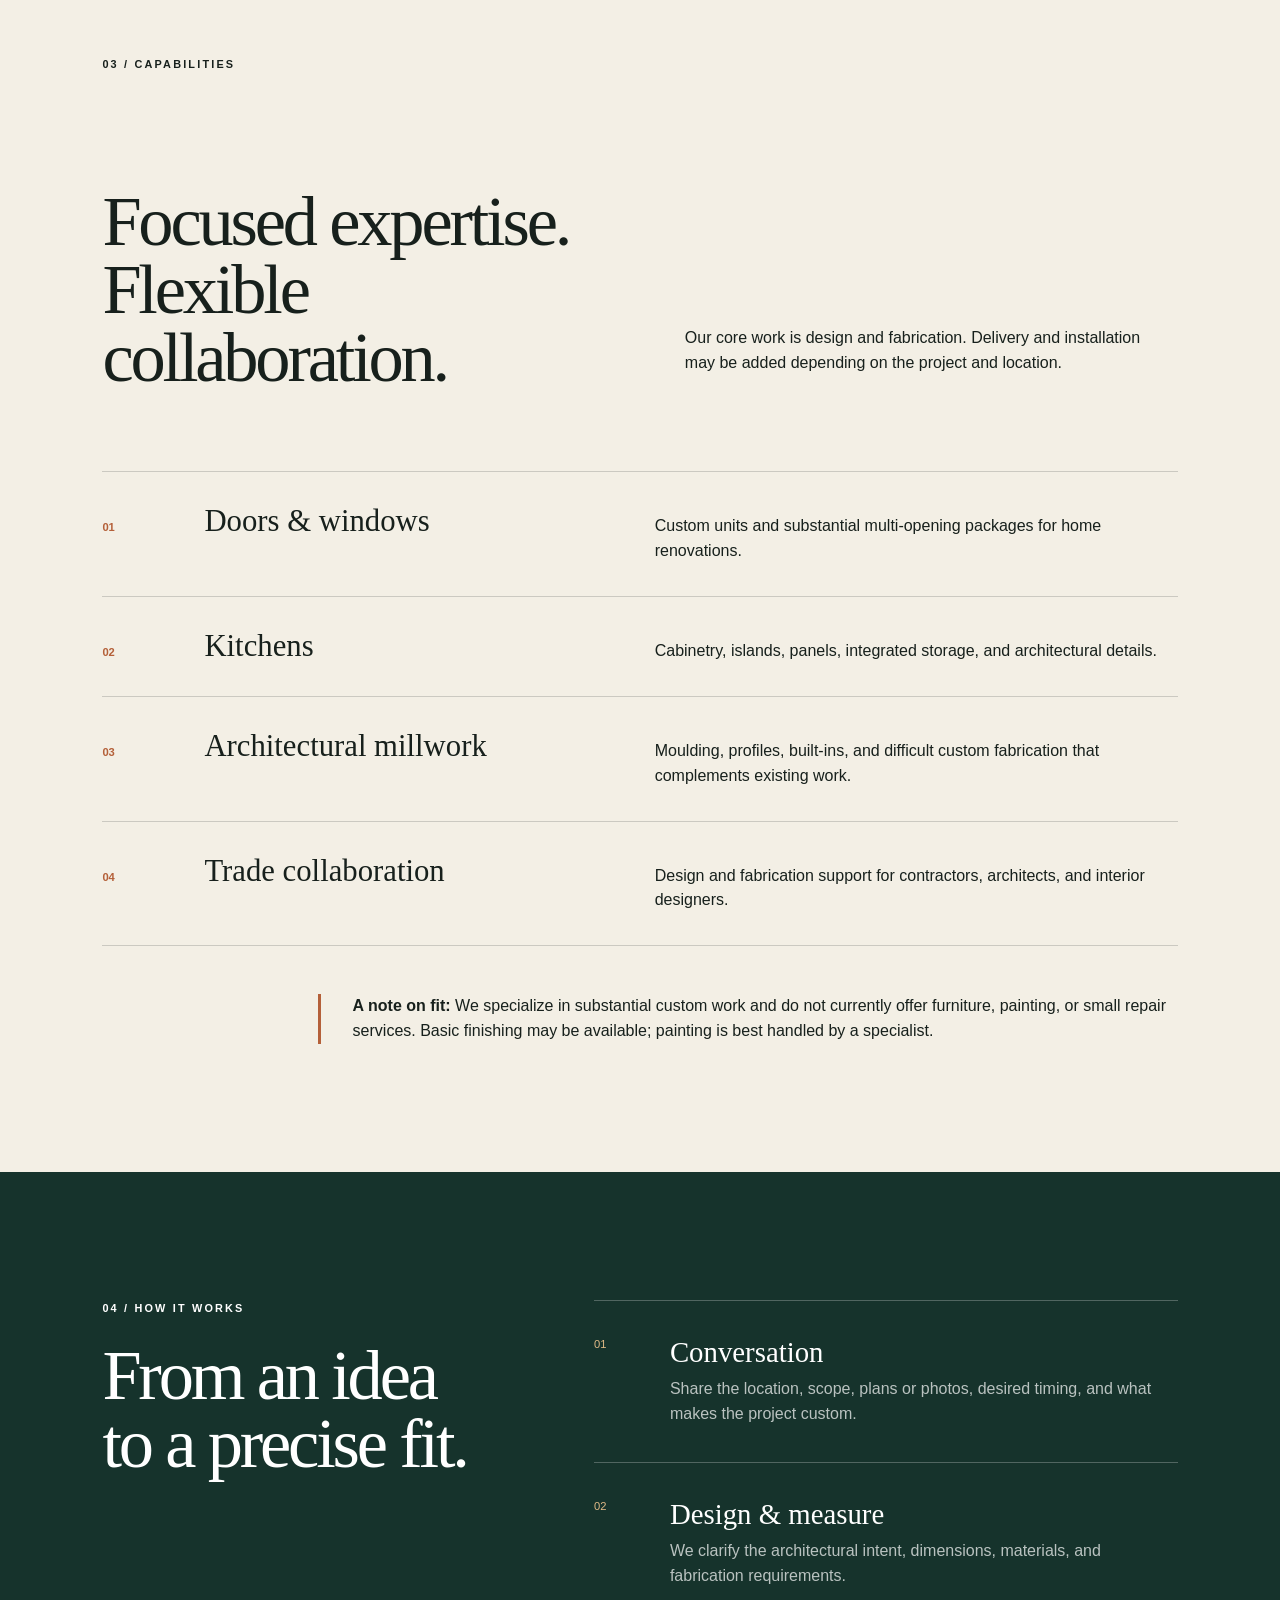
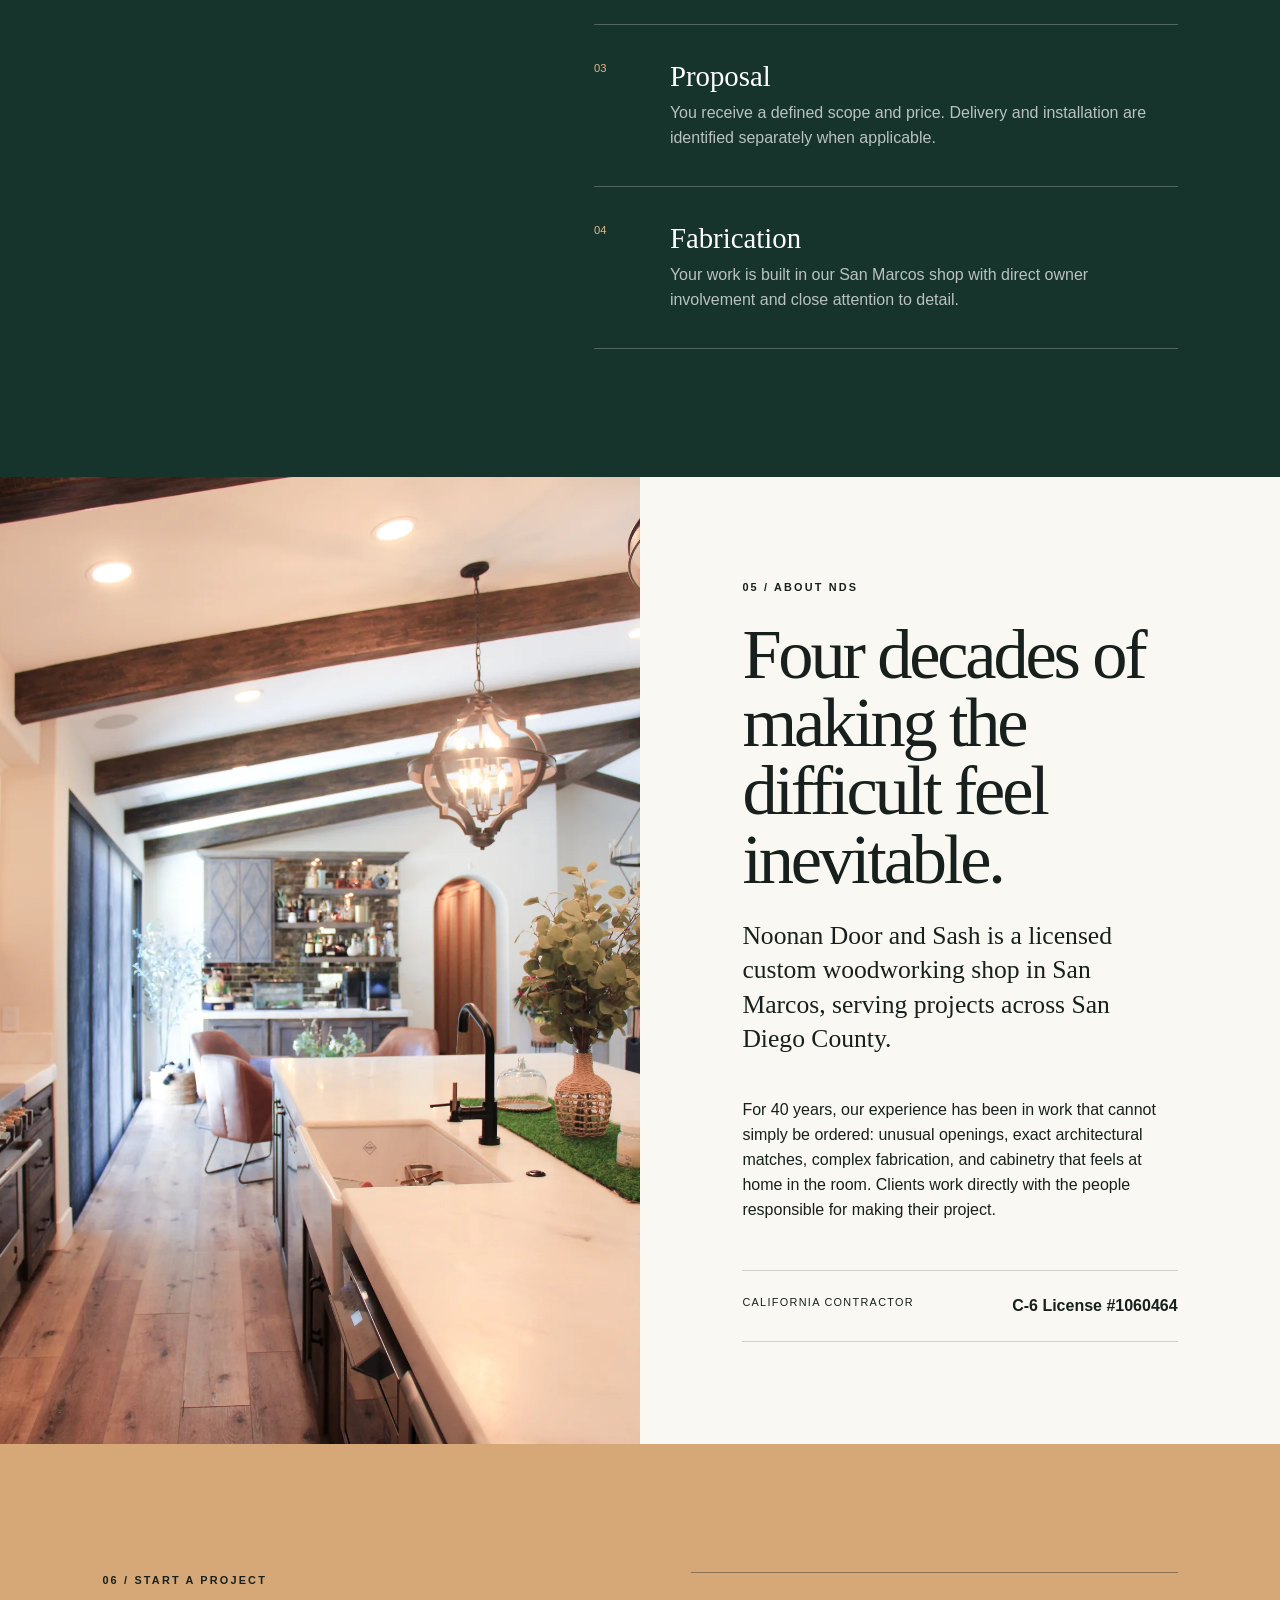
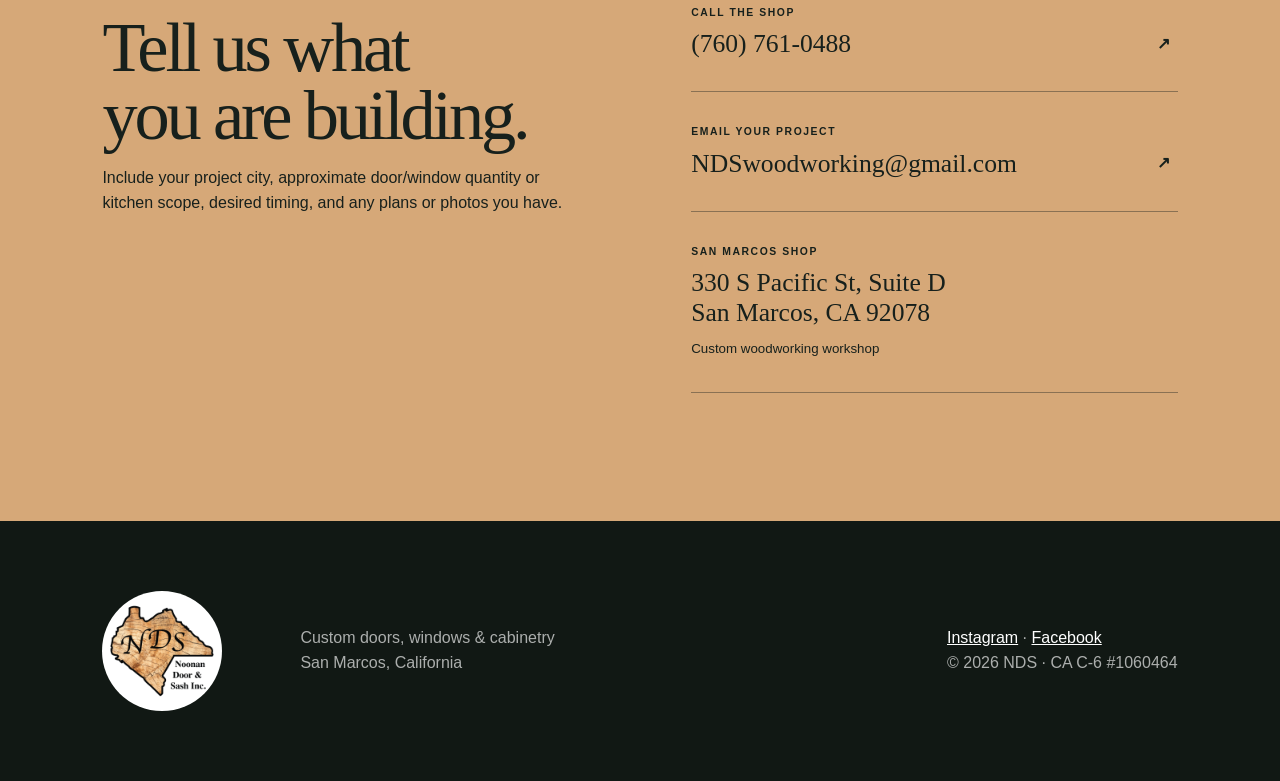
==== commit 688b0ae4: "Update company history to 40 years" ====
--- a/index.html
+++ b/index.html
@@ -12,7 +12,7 @@
   <a class="skip-link" href="#main">Skip to content</a>
   <header class="site-header"><a class="brand" href="#top"><img src="images/refresh/nds-logo.png" alt="" width="68" height="68"><span><strong>Noonan</strong><small>Door &amp; Sash, Inc.</small></span></a><button class="menu-toggle" type="button" aria-expanded="false" aria-controls="site-nav" data-menu-toggle><span></span><span></span><span></span><i>Menu</i></button><nav id="site-nav" class="site-nav" aria-label="Main navigation" data-nav><a href="#work">Our Work</a><a href="#services">Services</a><a href="#process">Process</a><a href="#about">About</a><a class="nav-cta" href="#contact">Discuss your project</a></nav></header>
   <main id="main">
-    <section class="hero" id="top"><img class="hero-image" src="images/refresh/arched-entry.webp" alt="Custom black arched entry door with divided glass panes"><div class="hero-shade"></div><div class="hero-content"><p class="eyebrow">San Marcos · Serving San Diego County</p><h1>Built for the<br><em>architecture.</em></h1><p class="hero-copy">Custom doors, windows, and kitchen cabinetry for substantial home renovations—designed around your space and fabricated in our local shop.</p><div class="hero-actions"><a class="button" href="#contact">Discuss your project</a><a class="text-link light" href="tel:+17607610488">Call (760) 761-0488 <span>↗</span></a></div></div><div class="hero-proof"><span><strong>30+</strong> years of craft</span><span><strong>C-6</strong> licensed contractor</span><span><strong>Local</strong> San Marcos shop</span></div></section>
+    <section class="hero" id="top"><img class="hero-image" src="images/refresh/arched-entry.webp" alt="Custom black arched entry door with divided glass panes"><div class="hero-shade"></div><div class="hero-content"><p class="eyebrow">San Marcos · Serving San Diego County</p><h1>Built for the<br><em>architecture.</em></h1><p class="hero-copy">Custom doors, windows, and kitchen cabinetry for substantial home renovations—designed around your space and fabricated in our local shop.</p><div class="hero-actions"><a class="button" href="#contact">Discuss your project</a><a class="text-link light" href="tel:+17607610488">Call (760) 761-0488 <span>↗</span></a></div></div><div class="hero-proof"><span><strong>40</strong> years of craft</span><span><strong>C-6</strong> licensed contractor</span><span><strong>Local</strong> San Marcos shop</span></div></section>
     <section class="intro section-pad"><p class="section-number">01 / What we build</p><div class="intro-grid"><h2>One-of-a-kind work,<br>made for the home it belongs to.</h2><div><p class="lede">When standard sizes and off-the-shelf details are not enough, NDS makes the piece the project calls for.</p><p>We partner with homeowners and building professionals on large door and window packages, complete kitchens, and architectural woodwork. Every project begins with the architecture—not a catalog.</p></div></div></section>
     <section class="work" id="work"><div class="work-heading section-pad"><p class="section-number">02 / Selected work</p><h2>Craft you can see.<br>Details you can feel.</h2></div>
       <article class="project"><div class="project-image tall"><img src="images/refresh/arched-door-interior.webp" alt="Interior view of a custom arched entry door" loading="lazy"></div><div class="project-copy"><span class="project-type">Custom doors &amp; windows</span><h3>Openings that belong to the architecture</h3><p>From statement entries to full-home packages, we design and fabricate custom units for the proportions, materials, and character of the renovation.</p><ul><li>Large renovation packages</li><li>Architectural matching</li><li>Custom profiles</li></ul><a class="text-link" href="#contact">Start a conversation <span>↗</span></a></div><div class="project-image detail"><img src="images/refresh/door-detail.webp" alt="Detail of custom wood double doors and hardware" loading="lazy"></div></article>
@@ -21,7 +21,7 @@
     </section>
     <section class="services section-pad" id="services"><div class="services-intro"><p class="section-number">03 / Capabilities</p><h2>Focused expertise.<br>Flexible collaboration.</h2><p>Our core work is design and fabrication. Delivery and installation may be added depending on the project and location.</p></div><div class="service-list"><article><span>01</span><h3>Doors &amp; windows</h3><p>Custom units and substantial multi-opening packages for home renovations.</p></article><article><span>02</span><h3>Kitchens</h3><p>Cabinetry, islands, panels, integrated storage, and architectural details.</p></article><article><span>03</span><h3>Architectural millwork</h3><p>Moulding, profiles, built-ins, and difficult custom fabrication that complements existing work.</p></article><article><span>04</span><h3>Trade collaboration</h3><p>Design and fabrication support for contractors, architects, and interior designers.</p></article></div><p class="fit-note"><strong>A note on fit:</strong> We specialize in substantial custom work and do not currently offer furniture, painting, or small repair services. Basic finishing may be available; painting is best handled by a specialist.</p></section>
     <section class="process section-pad" id="process"><div><p class="section-number">04 / How it works</p><h2>From an idea<br>to a precise fit.</h2></div><ol class="steps"><li><span>01</span><div><h3>Conversation</h3><p>Share the location, scope, plans or photos, desired timing, and what makes the project custom.</p></div></li><li><span>02</span><div><h3>Design &amp; measure</h3><p>We clarify the architectural intent, dimensions, materials, and fabrication requirements.</p></div></li><li><span>03</span><div><h3>Proposal</h3><p>You receive a defined scope and price. Delivery and installation are identified separately when applicable.</p></div></li><li><span>04</span><div><h3>Fabrication</h3><p>Your work is built in our San Marcos shop with direct owner involvement and close attention to detail.</p></div></li></ol></section>
-    <section class="about" id="about"><div class="about-image"><img src="images/refresh/kitchen-wide.webp" alt="Custom kitchen cabinetry by Noonan Door and Sash" loading="lazy"></div><div class="about-copy"><p class="section-number">05 / About NDS</p><h2>Three decades of making the difficult feel inevitable.</h2><p class="lede">Noonan Door and Sash is a licensed custom woodworking shop in San Marcos, serving projects across San Diego County.</p><p>Our experience is in work that cannot simply be ordered: unusual openings, exact architectural matches, complex fabrication, and cabinetry that feels at home in the room. Clients work directly with the people responsible for making their project.</p><div class="license"><span>California contractor</span><strong>C-6 License #1060464</strong></div></div></section>
+    <section class="about" id="about"><div class="about-image"><img src="images/refresh/kitchen-wide.webp" alt="Custom kitchen cabinetry by Noonan Door and Sash" loading="lazy"></div><div class="about-copy"><p class="section-number">05 / About NDS</p><h2>Four decades of making the difficult feel inevitable.</h2><p class="lede">Noonan Door and Sash is a licensed custom woodworking shop in San Marcos, serving projects across San Diego County.</p><p>For 40 years, our experience has been in work that cannot simply be ordered: unusual openings, exact architectural matches, complex fabrication, and cabinetry that feels at home in the room. Clients work directly with the people responsible for making their project.</p><div class="license"><span>California contractor</span><strong>C-6 License #1060464</strong></div></div></section>
     <section class="contact section-pad" id="contact"><div><p class="section-number">06 / Start a project</p><h2>Tell us what<br>you are building.</h2><p>Include your project city, approximate door/window quantity or kitchen scope, desired timing, and any plans or photos you have.</p></div><div class="contact-options"><a href="tel:+17607610488"><span>Call the shop</span><strong>(760) 761-0488</strong><b>↗</b></a><a href="mailto:NDSwoodworking@gmail.com?subject=Project inquiry"><span>Email your project</span><strong>NDSwoodworking@gmail.com</strong><b>↗</b></a><div><span>San Marcos shop</span><strong>330 S Pacific St, Suite D<br>San Marcos, CA 92078</strong><small>Custom woodworking workshop</small></div></div></section>
   </main>
   <footer><img src="images/refresh/nds-logo.png" alt="Noonan Door and Sash, Inc."><p>Custom doors, windows &amp; cabinetry<br>San Marcos, California</p><p><a href="https://www.instagram.com/ndswoodworking/">Instagram</a> · <a href="https://www.facebook.com/ndswoodworking/">Facebook</a><br>© <span data-year></span> NDS · CA C-6 #1060464</p></footer>
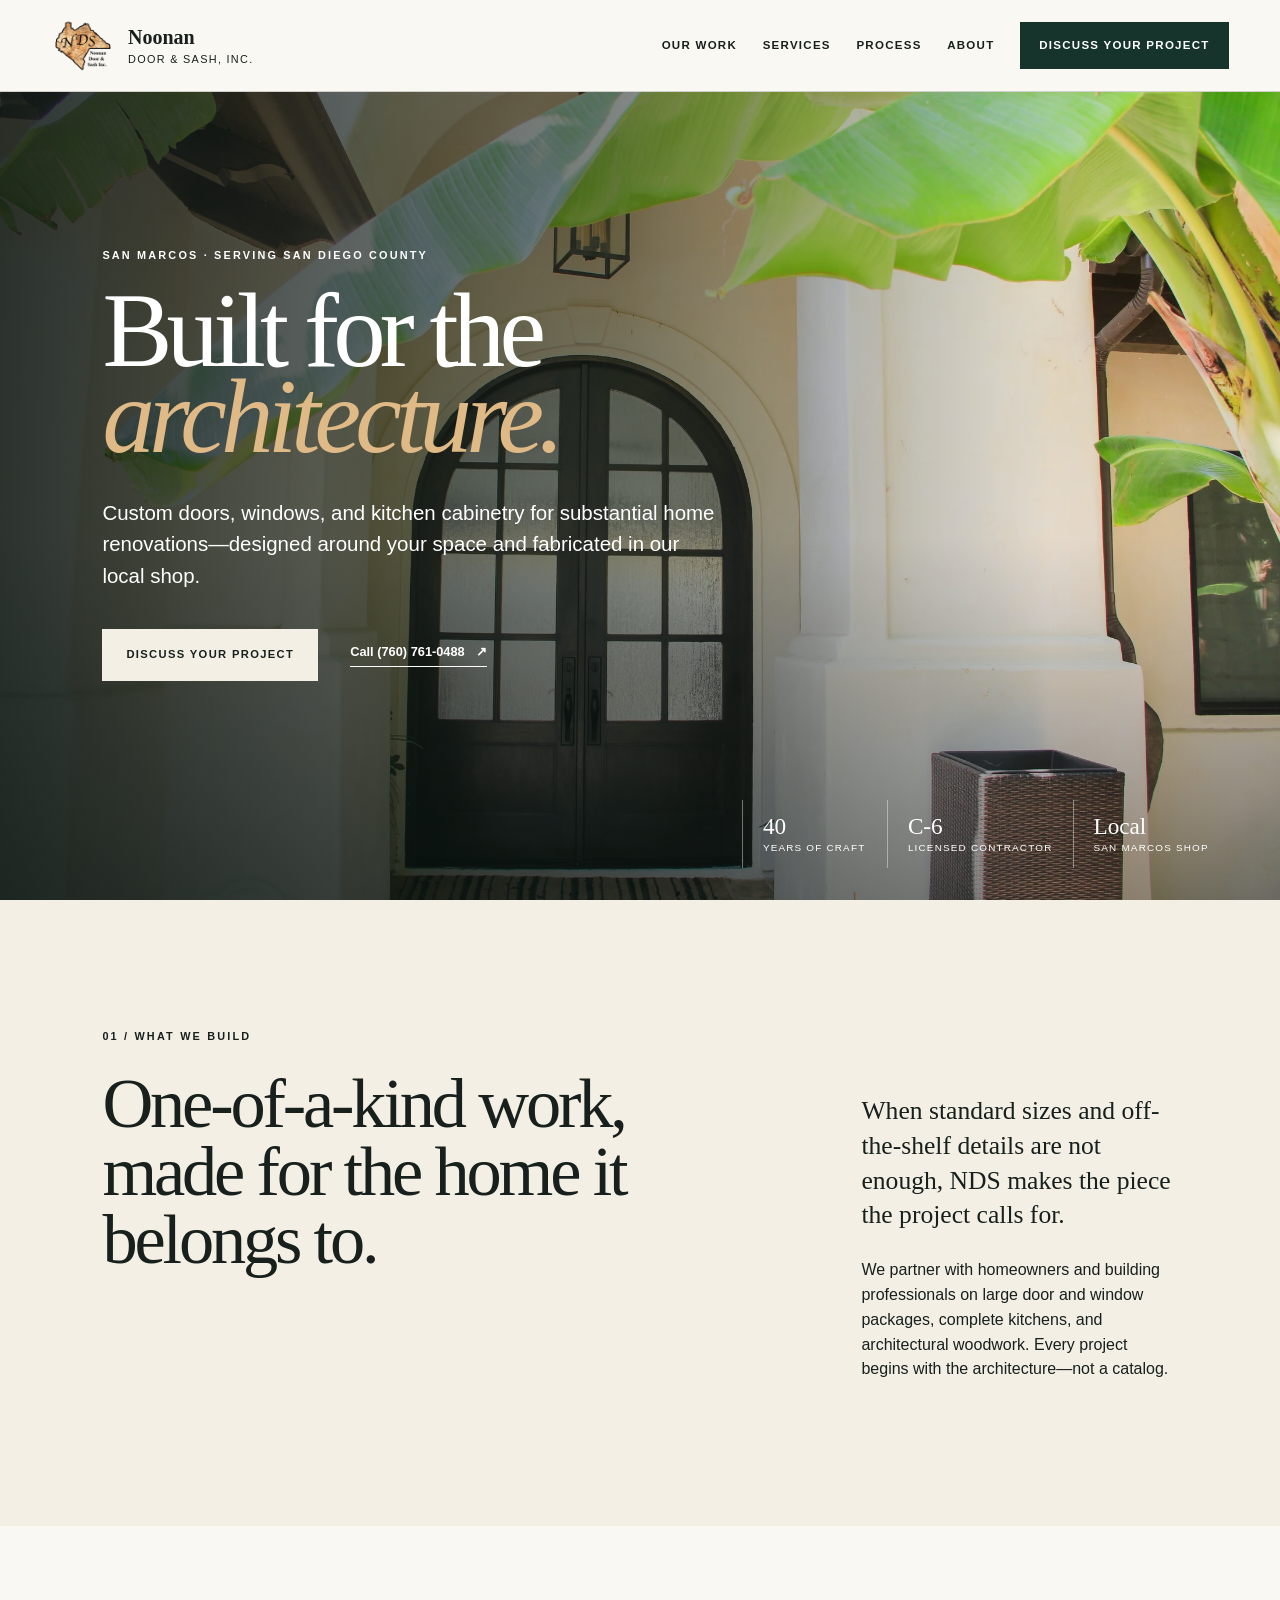
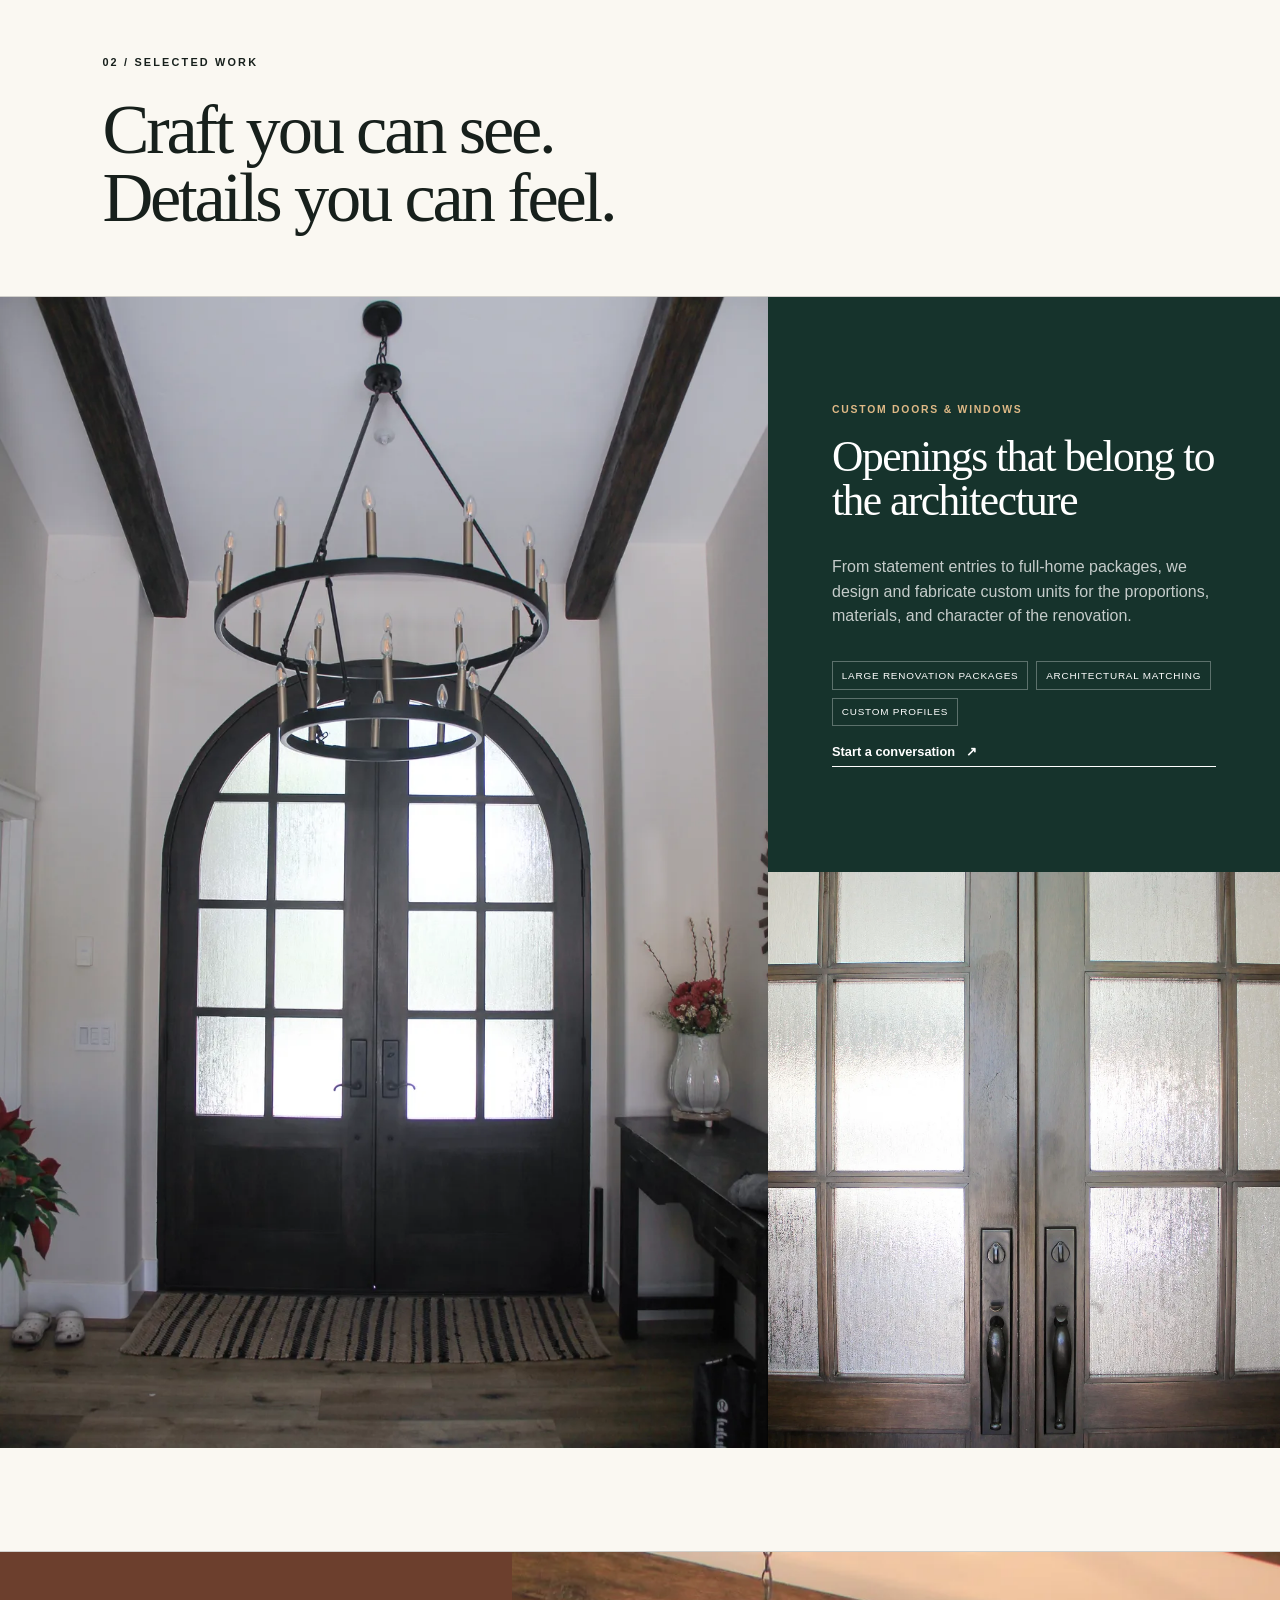
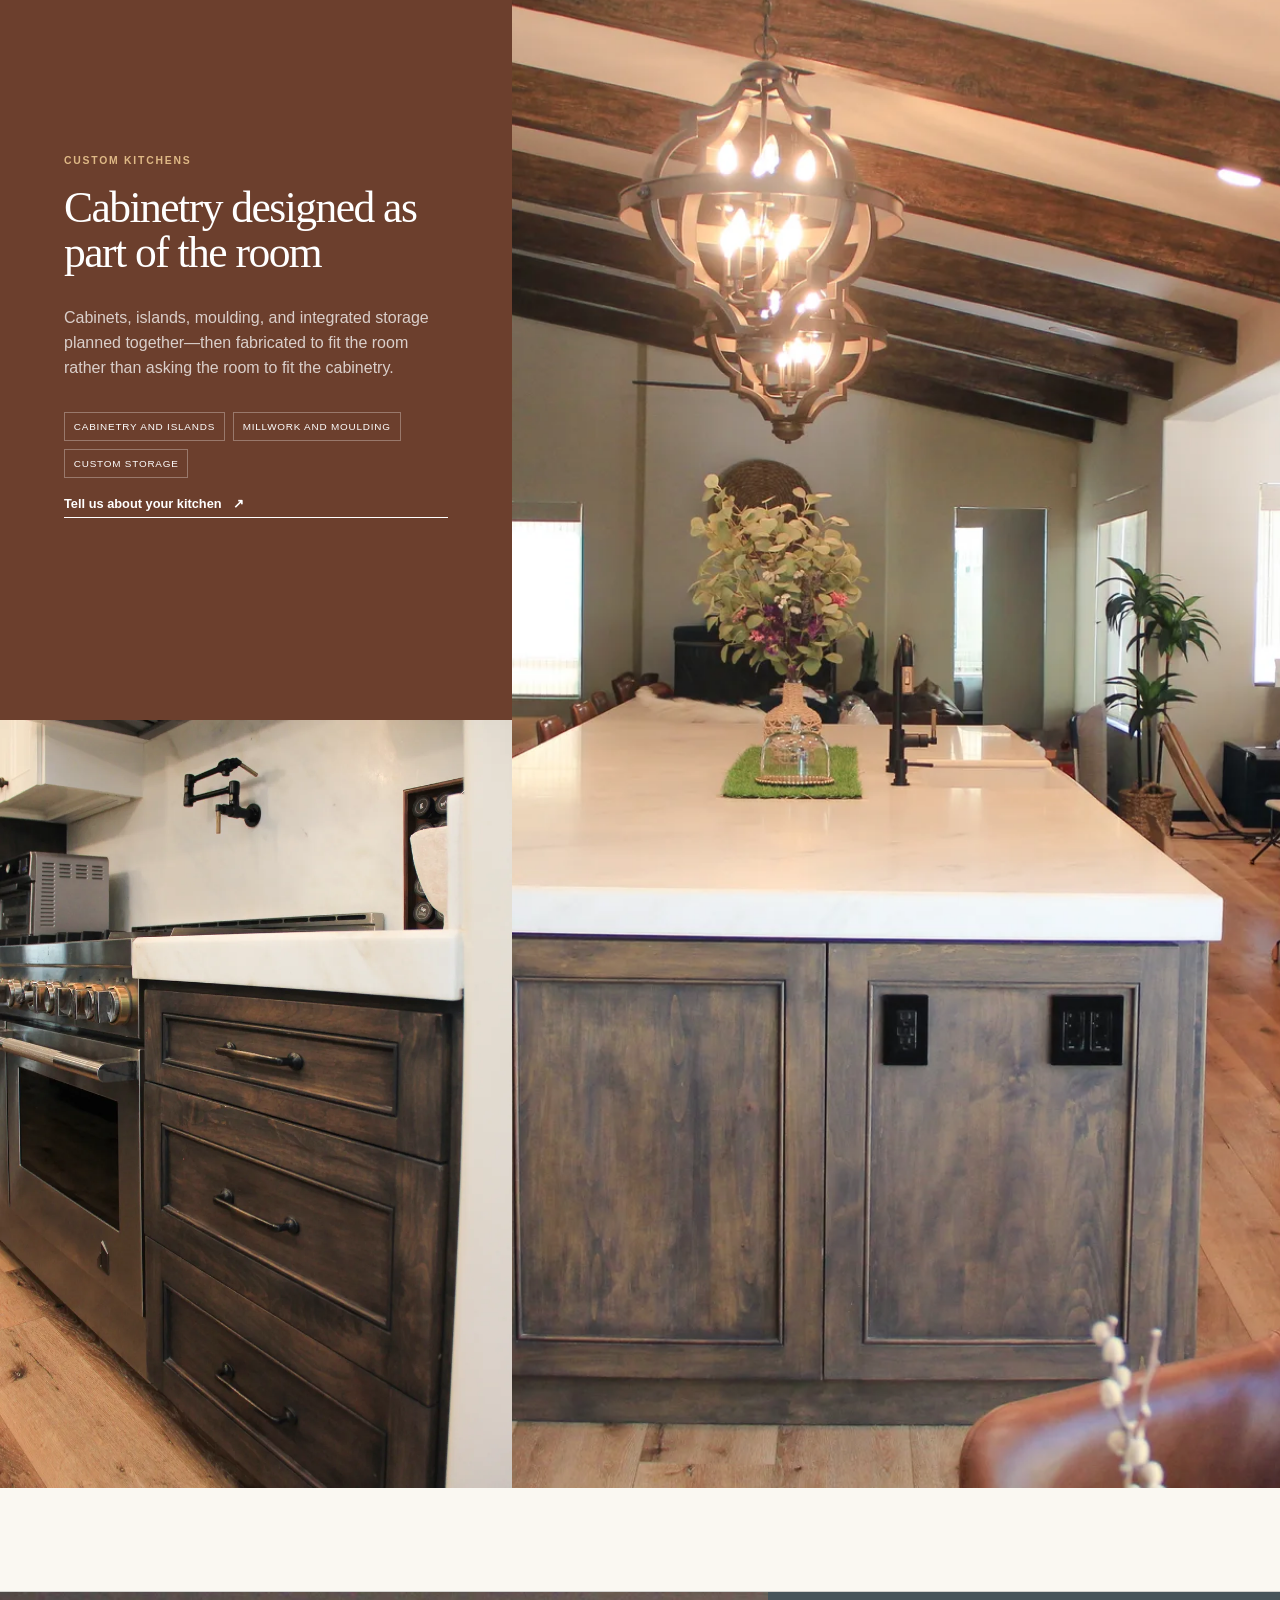
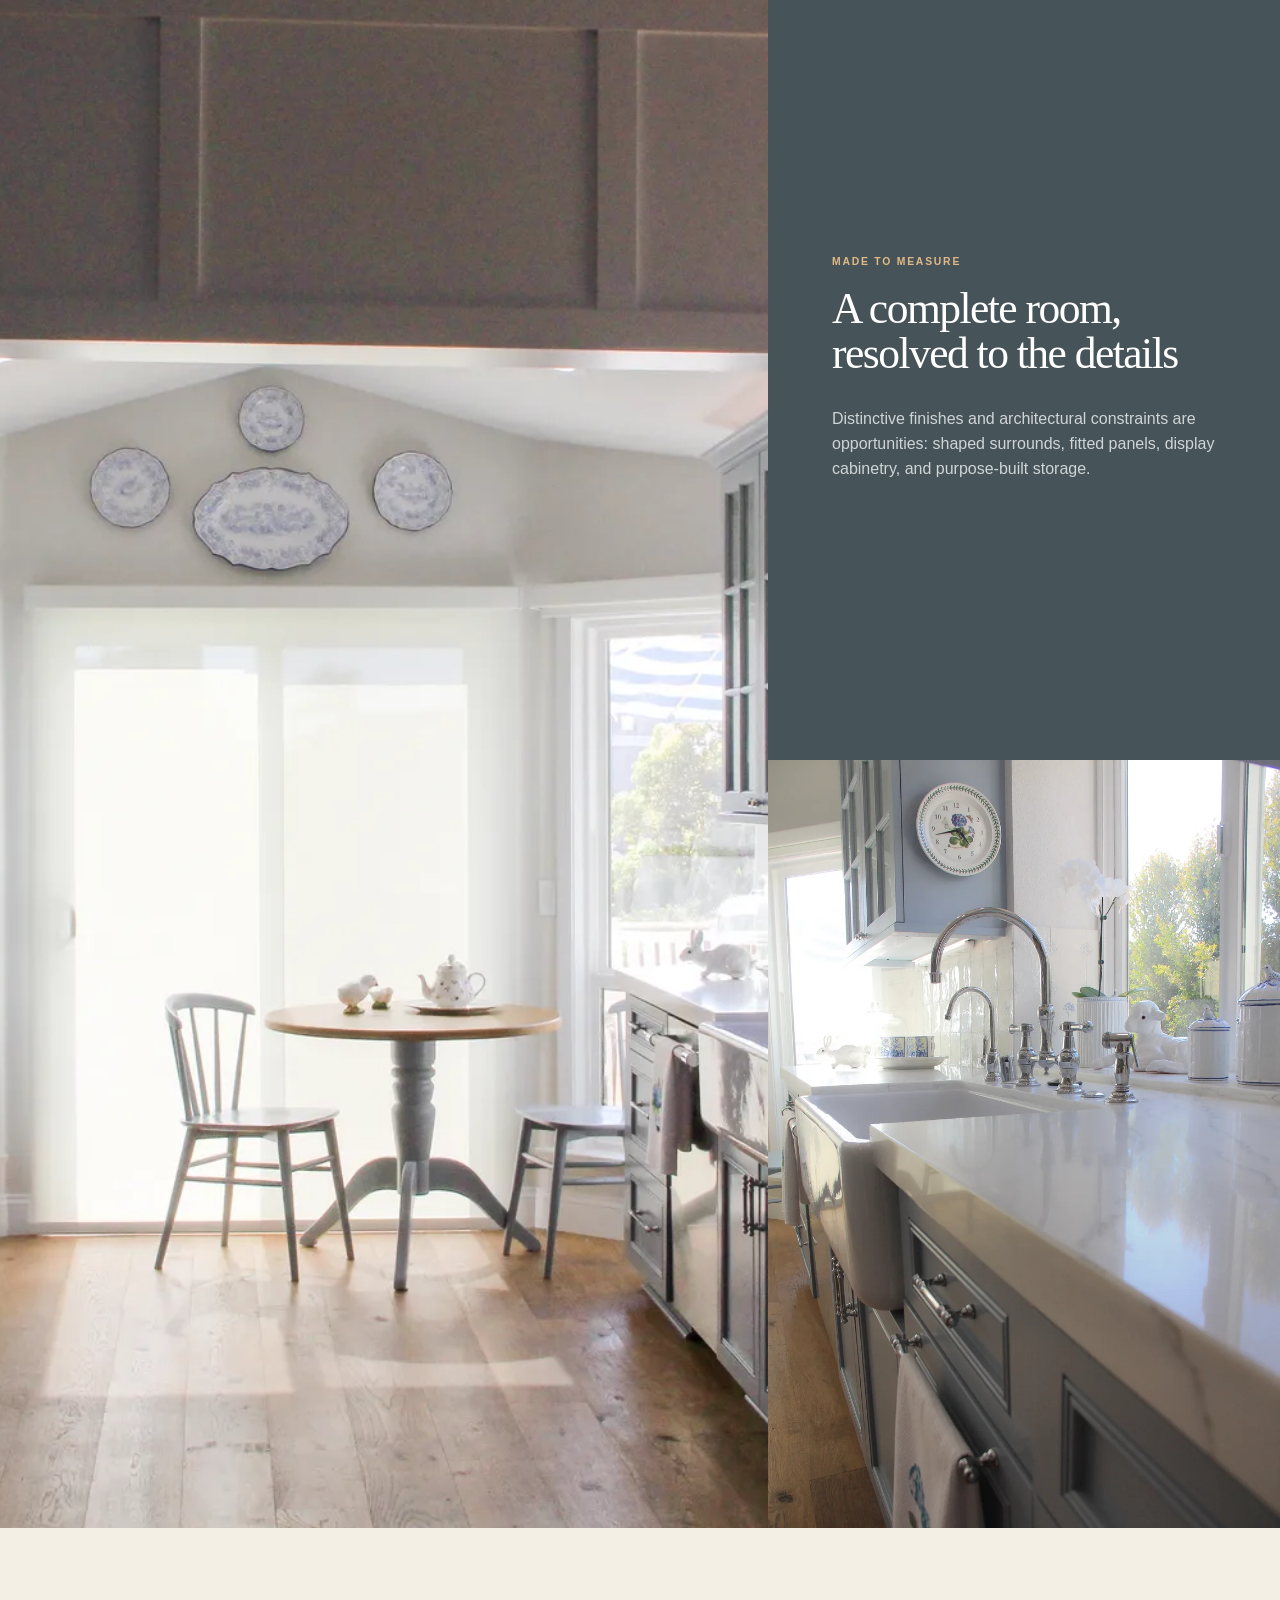
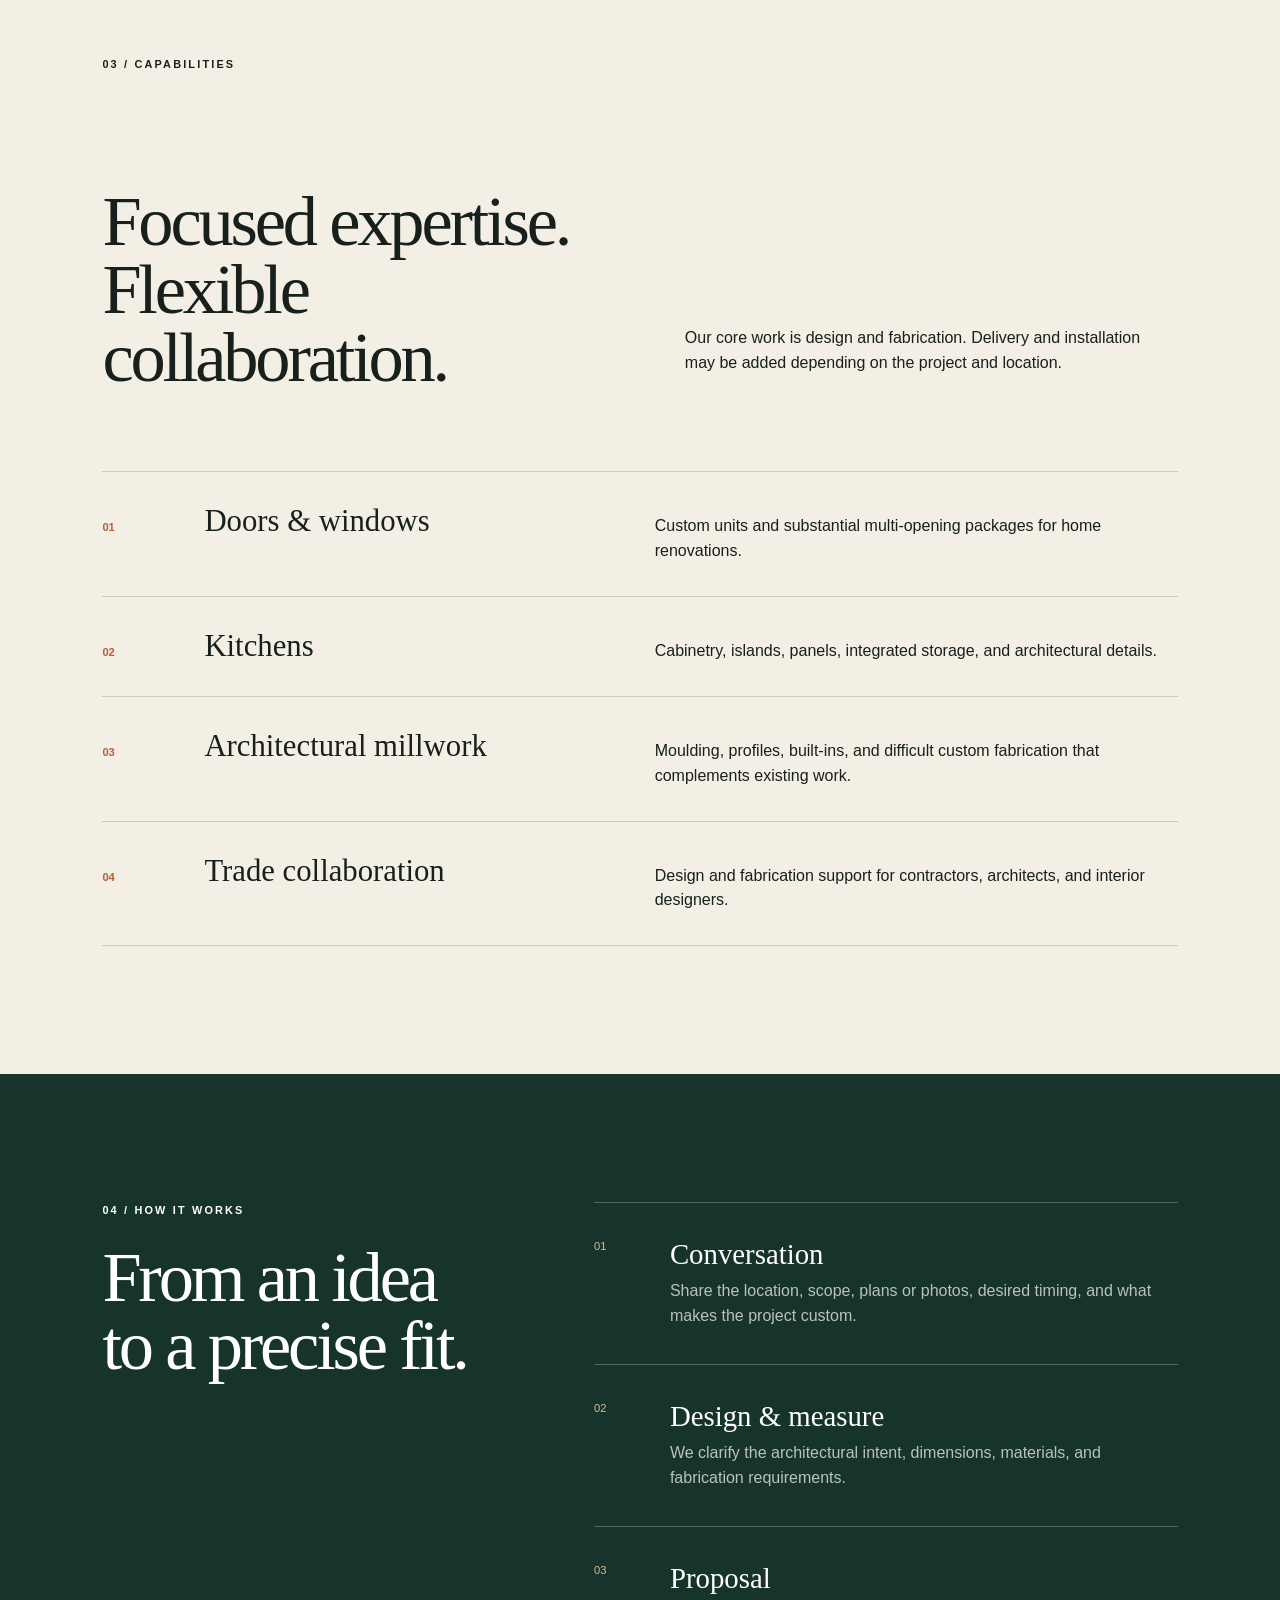
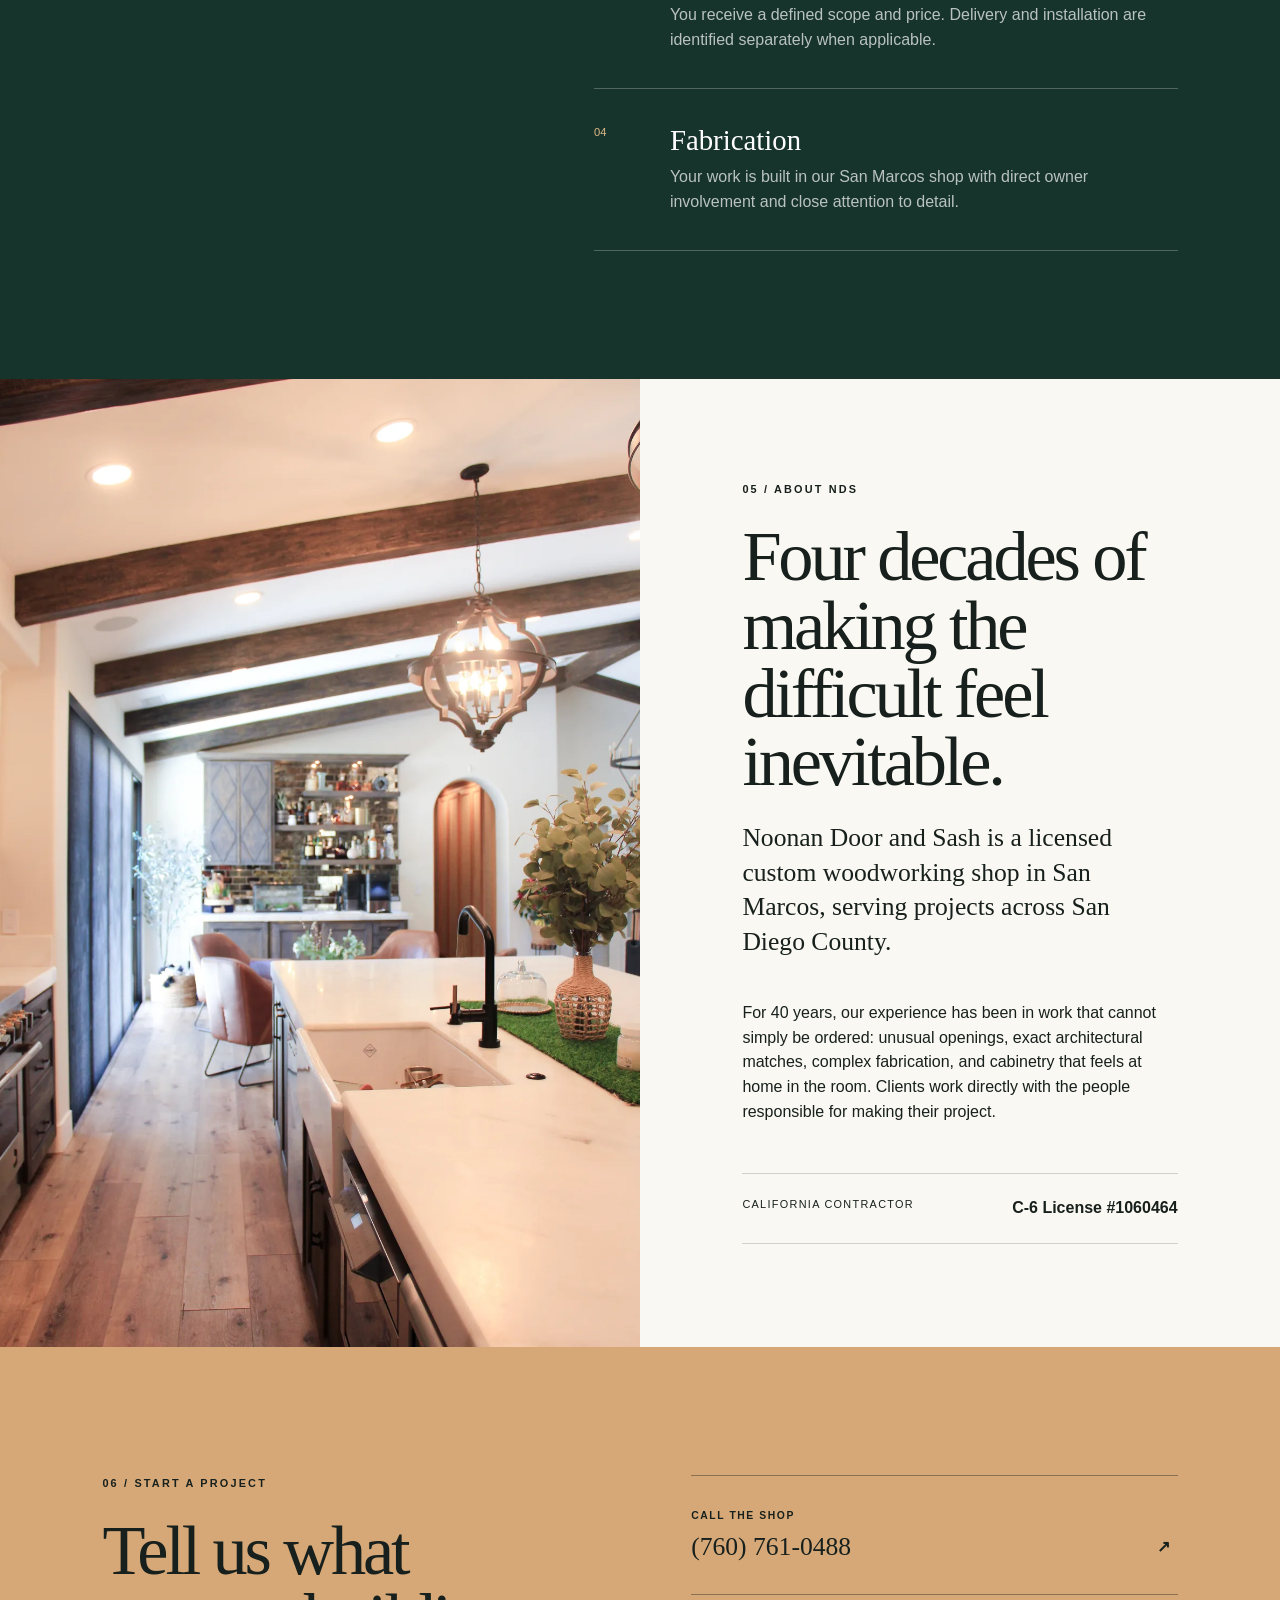
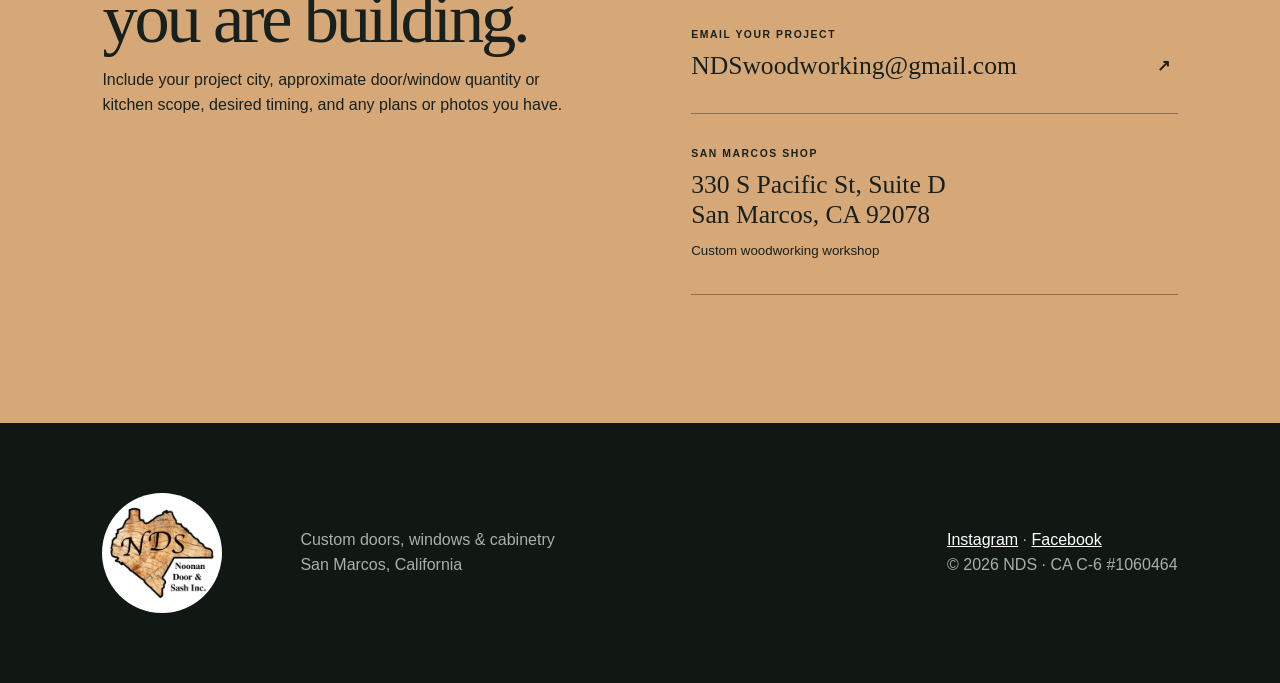
==== commit 54b11e38: "Remove project fit note" ====
--- a/index.html
+++ b/index.html
@@ -19,7 +19,7 @@
       <article class="project reverse"><div class="project-image tall"><img src="images/refresh/warm-kitchen.webp" alt="Warm custom kitchen with large island and dark wood cabinetry" loading="lazy"></div><div class="project-copy"><span class="project-type">Custom kitchens</span><h3>Cabinetry designed as part of the room</h3><p>Cabinets, islands, moulding, and integrated storage planned together—then fabricated to fit the room rather than asking the room to fit the cabinetry.</p><ul><li>Cabinetry and islands</li><li>Millwork and moulding</li><li>Custom storage</li></ul><a class="text-link" href="#contact">Tell us about your kitchen <span>↗</span></a></div><div class="project-image detail"><img src="images/refresh/cabinet-detail.webp" alt="Dark wood inset drawers beside a range" loading="lazy"></div></article>
       <article class="project blue"><div class="project-image tall"><img src="images/refresh/blue-kitchen-long.webp" alt="Blue-gray custom kitchen with an arched opening" loading="lazy"></div><div class="project-copy"><span class="project-type">Made to measure</span><h3>A complete room, resolved to the details</h3><p>Distinctive finishes and architectural constraints are opportunities: shaped surrounds, fitted panels, display cabinetry, and purpose-built storage.</p></div><div class="project-image detail"><img src="images/refresh/sink-detail.webp" alt="Blue-gray cabinetry and farmhouse sink detail" loading="lazy"></div></article>
     </section>
-    <section class="services section-pad" id="services"><div class="services-intro"><p class="section-number">03 / Capabilities</p><h2>Focused expertise.<br>Flexible collaboration.</h2><p>Our core work is design and fabrication. Delivery and installation may be added depending on the project and location.</p></div><div class="service-list"><article><span>01</span><h3>Doors &amp; windows</h3><p>Custom units and substantial multi-opening packages for home renovations.</p></article><article><span>02</span><h3>Kitchens</h3><p>Cabinetry, islands, panels, integrated storage, and architectural details.</p></article><article><span>03</span><h3>Architectural millwork</h3><p>Moulding, profiles, built-ins, and difficult custom fabrication that complements existing work.</p></article><article><span>04</span><h3>Trade collaboration</h3><p>Design and fabrication support for contractors, architects, and interior designers.</p></article></div><p class="fit-note"><strong>A note on fit:</strong> We specialize in substantial custom work and do not currently offer furniture, painting, or small repair services. Basic finishing may be available; painting is best handled by a specialist.</p></section>
+    <section class="services section-pad" id="services"><div class="services-intro"><p class="section-number">03 / Capabilities</p><h2>Focused expertise.<br>Flexible collaboration.</h2><p>Our core work is design and fabrication. Delivery and installation may be added depending on the project and location.</p></div><div class="service-list"><article><span>01</span><h3>Doors &amp; windows</h3><p>Custom units and substantial multi-opening packages for home renovations.</p></article><article><span>02</span><h3>Kitchens</h3><p>Cabinetry, islands, panels, integrated storage, and architectural details.</p></article><article><span>03</span><h3>Architectural millwork</h3><p>Moulding, profiles, built-ins, and difficult custom fabrication that complements existing work.</p></article><article><span>04</span><h3>Trade collaboration</h3><p>Design and fabrication support for contractors, architects, and interior designers.</p></article></div></section>
     <section class="process section-pad" id="process"><div><p class="section-number">04 / How it works</p><h2>From an idea<br>to a precise fit.</h2></div><ol class="steps"><li><span>01</span><div><h3>Conversation</h3><p>Share the location, scope, plans or photos, desired timing, and what makes the project custom.</p></div></li><li><span>02</span><div><h3>Design &amp; measure</h3><p>We clarify the architectural intent, dimensions, materials, and fabrication requirements.</p></div></li><li><span>03</span><div><h3>Proposal</h3><p>You receive a defined scope and price. Delivery and installation are identified separately when applicable.</p></div></li><li><span>04</span><div><h3>Fabrication</h3><p>Your work is built in our San Marcos shop with direct owner involvement and close attention to detail.</p></div></li></ol></section>
     <section class="about" id="about"><div class="about-image"><img src="images/refresh/kitchen-wide.webp" alt="Custom kitchen cabinetry by Noonan Door and Sash" loading="lazy"></div><div class="about-copy"><p class="section-number">05 / About NDS</p><h2>Four decades of making the difficult feel inevitable.</h2><p class="lede">Noonan Door and Sash is a licensed custom woodworking shop in San Marcos, serving projects across San Diego County.</p><p>For 40 years, our experience has been in work that cannot simply be ordered: unusual openings, exact architectural matches, complex fabrication, and cabinetry that feels at home in the room. Clients work directly with the people responsible for making their project.</p><div class="license"><span>California contractor</span><strong>C-6 License #1060464</strong></div></div></section>
     <section class="contact section-pad" id="contact"><div><p class="section-number">06 / Start a project</p><h2>Tell us what<br>you are building.</h2><p>Include your project city, approximate door/window quantity or kitchen scope, desired timing, and any plans or photos you have.</p></div><div class="contact-options"><a href="tel:+17607610488"><span>Call the shop</span><strong>(760) 761-0488</strong><b>↗</b></a><a href="mailto:NDSwoodworking@gmail.com?subject=Project inquiry"><span>Email your project</span><strong>NDSwoodworking@gmail.com</strong><b>↗</b></a><div><span>San Marcos shop</span><strong>330 S Pacific St, Suite D<br>San Marcos, CA 92078</strong><small>Custom woodworking workshop</small></div></div></section>
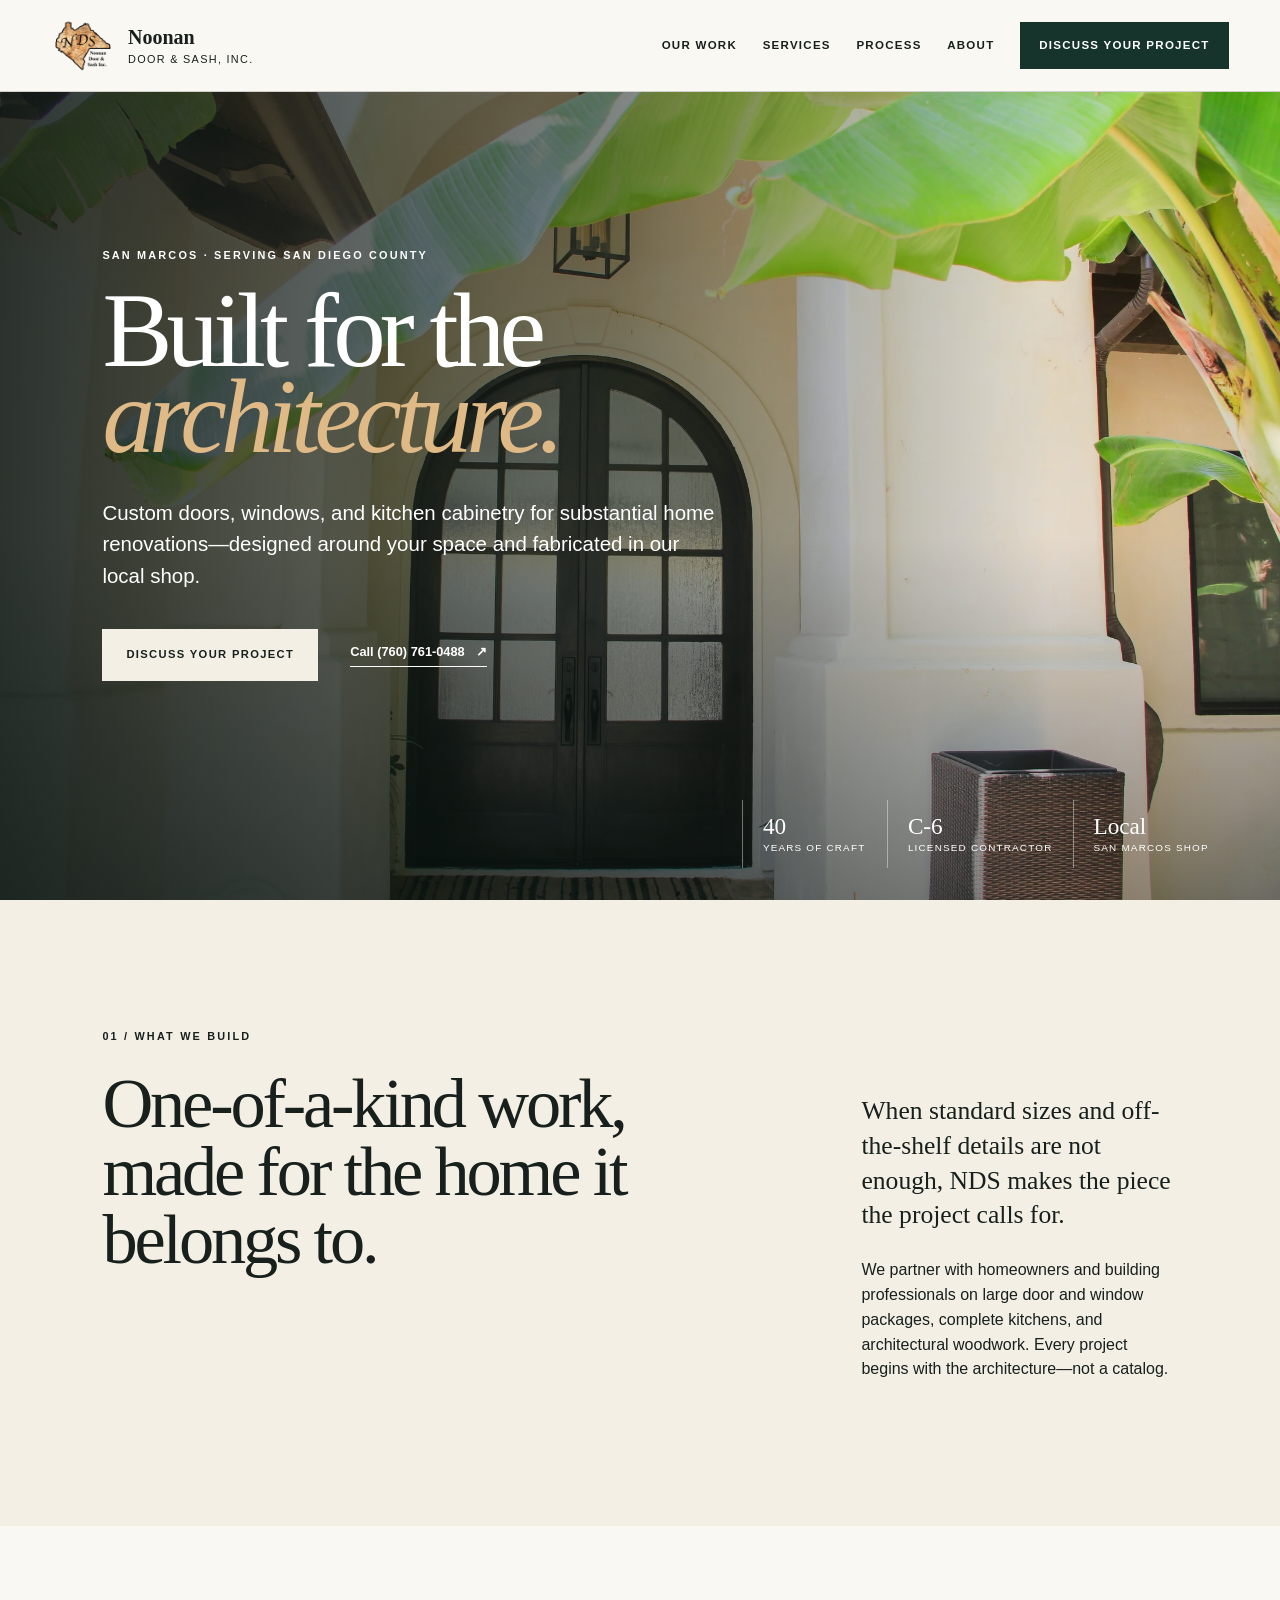
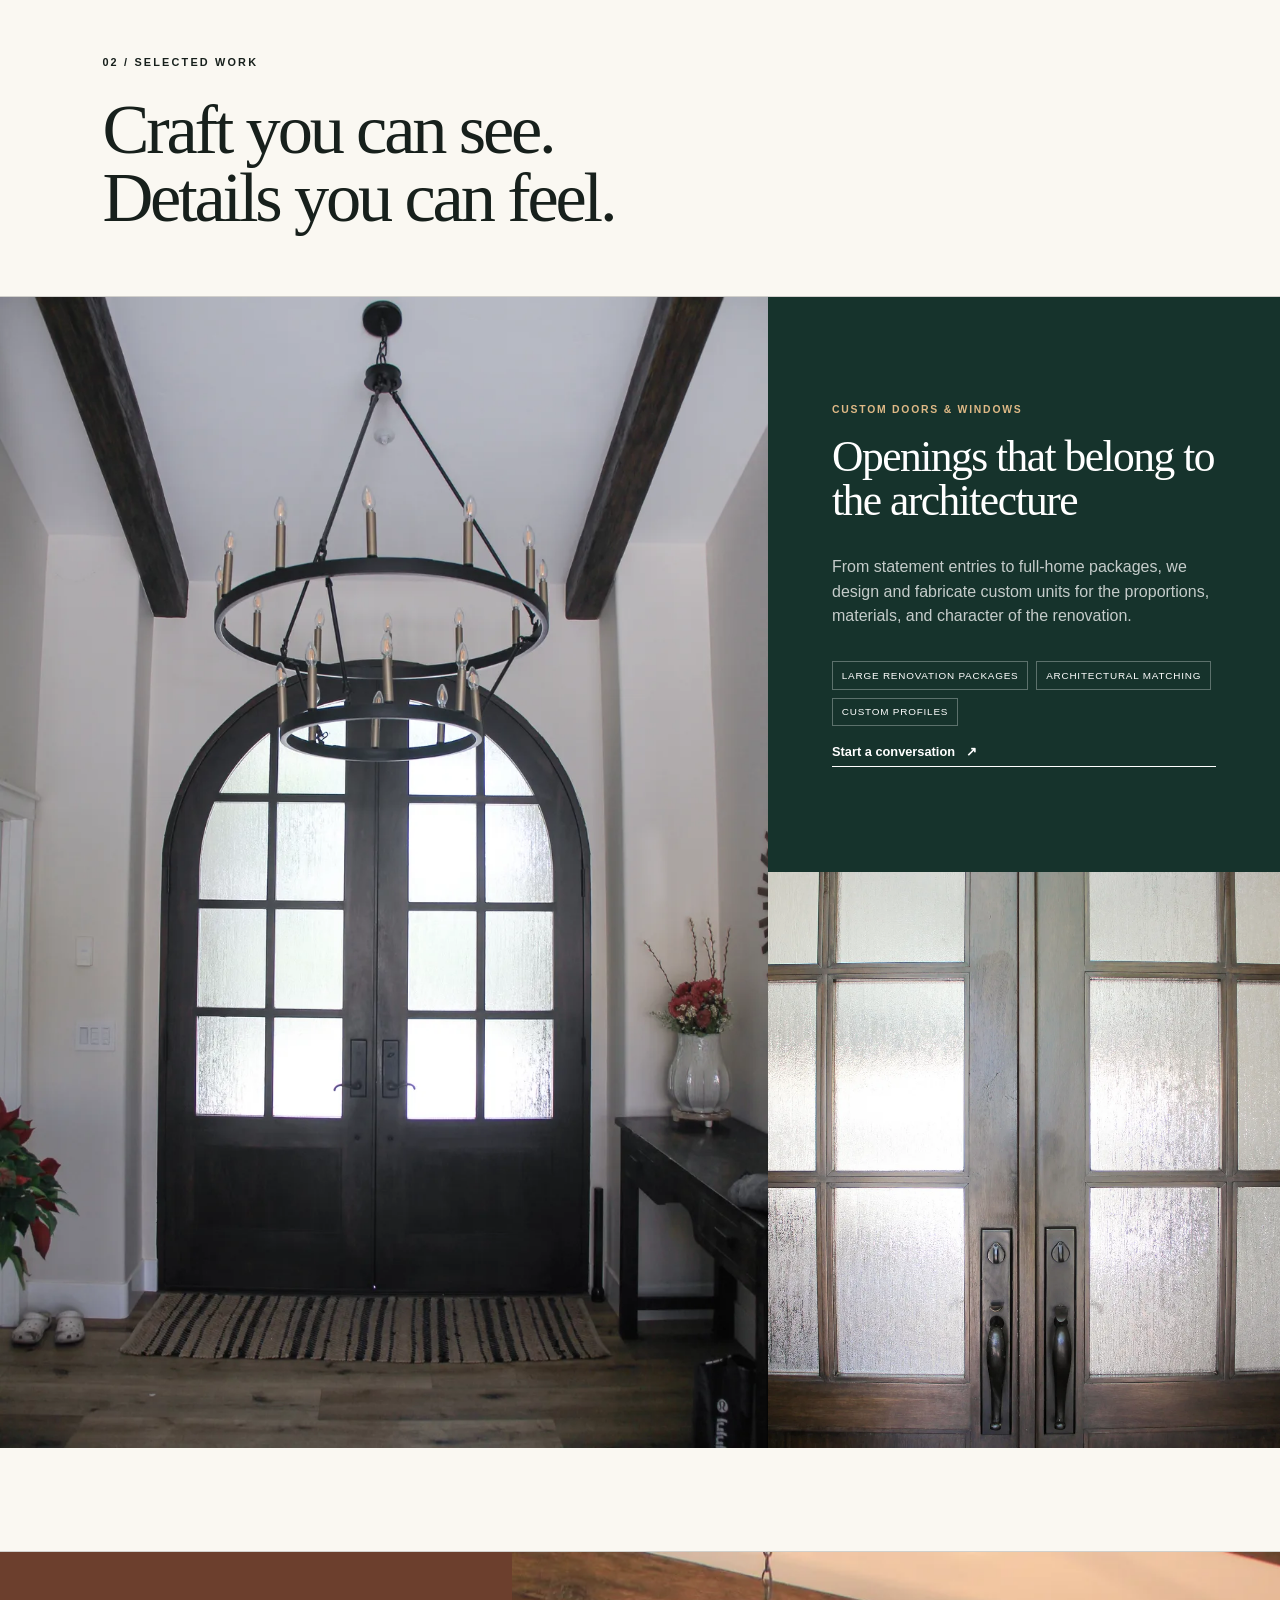
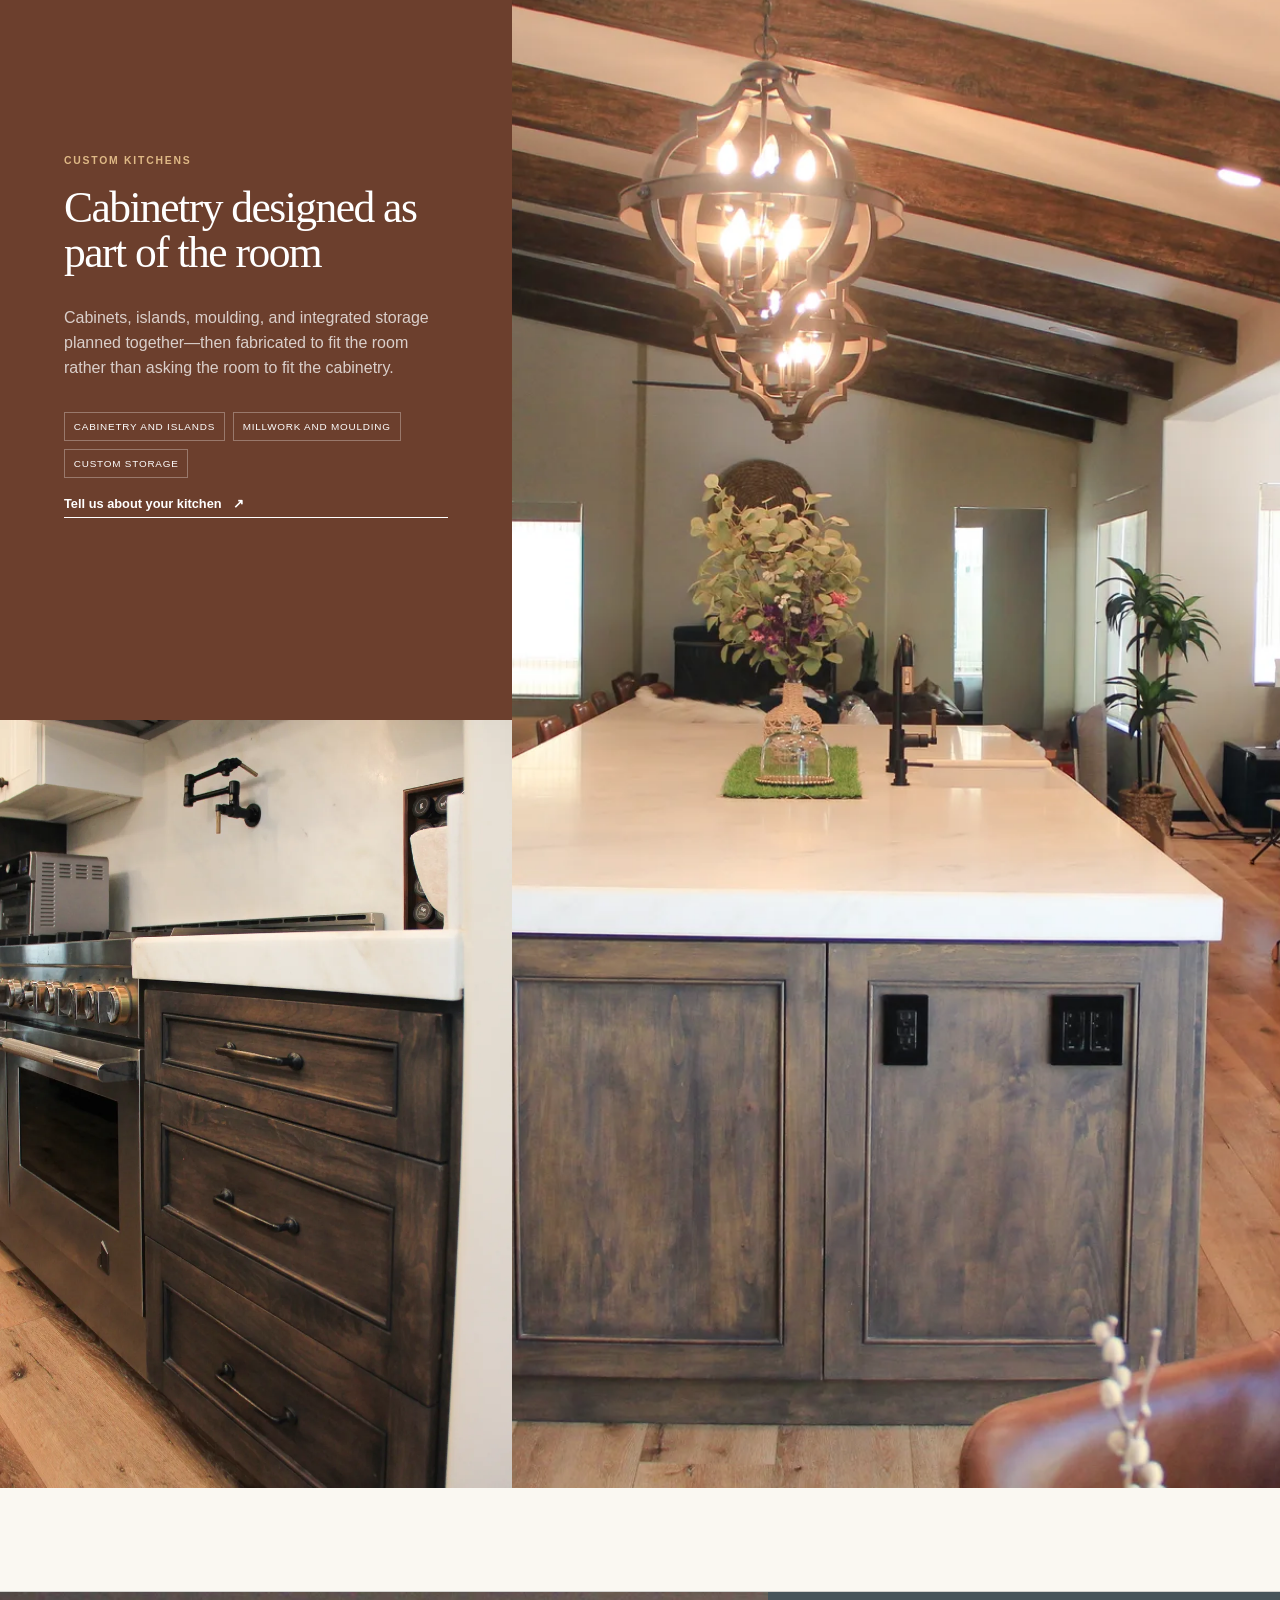
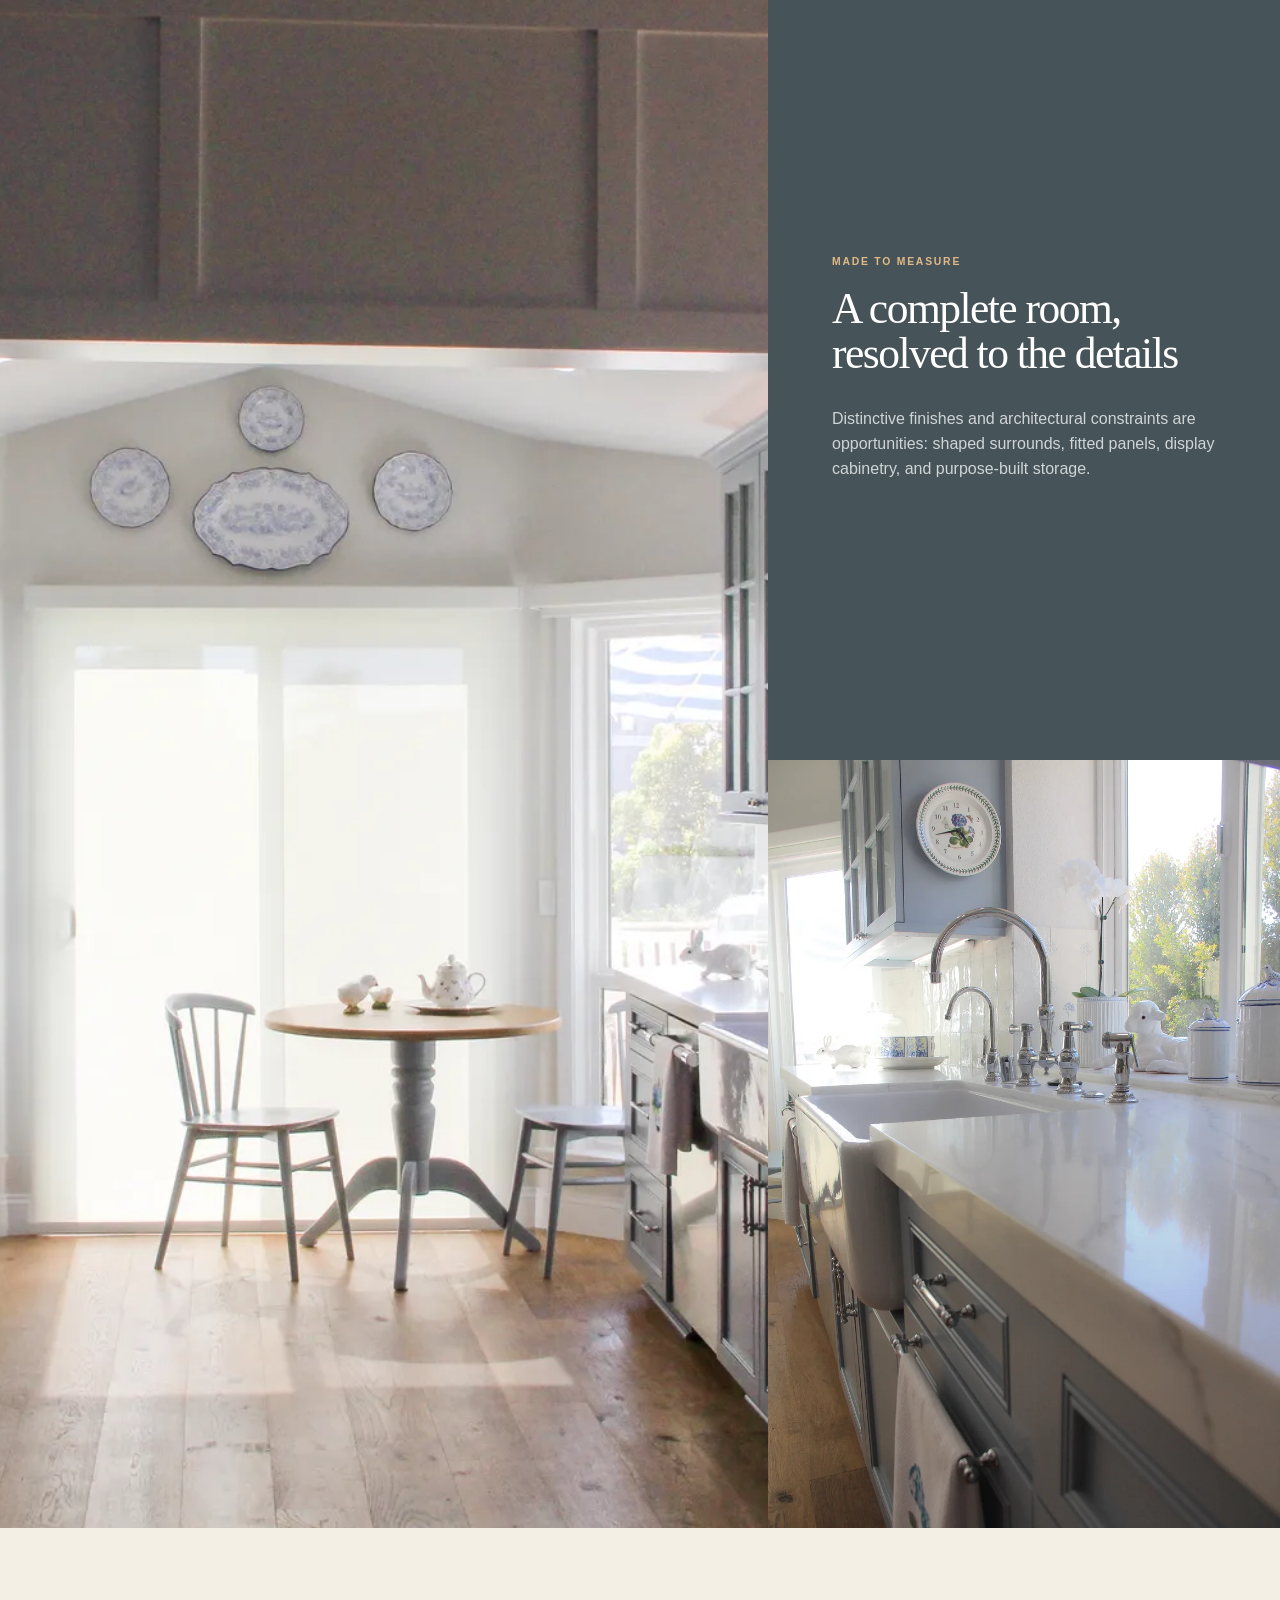
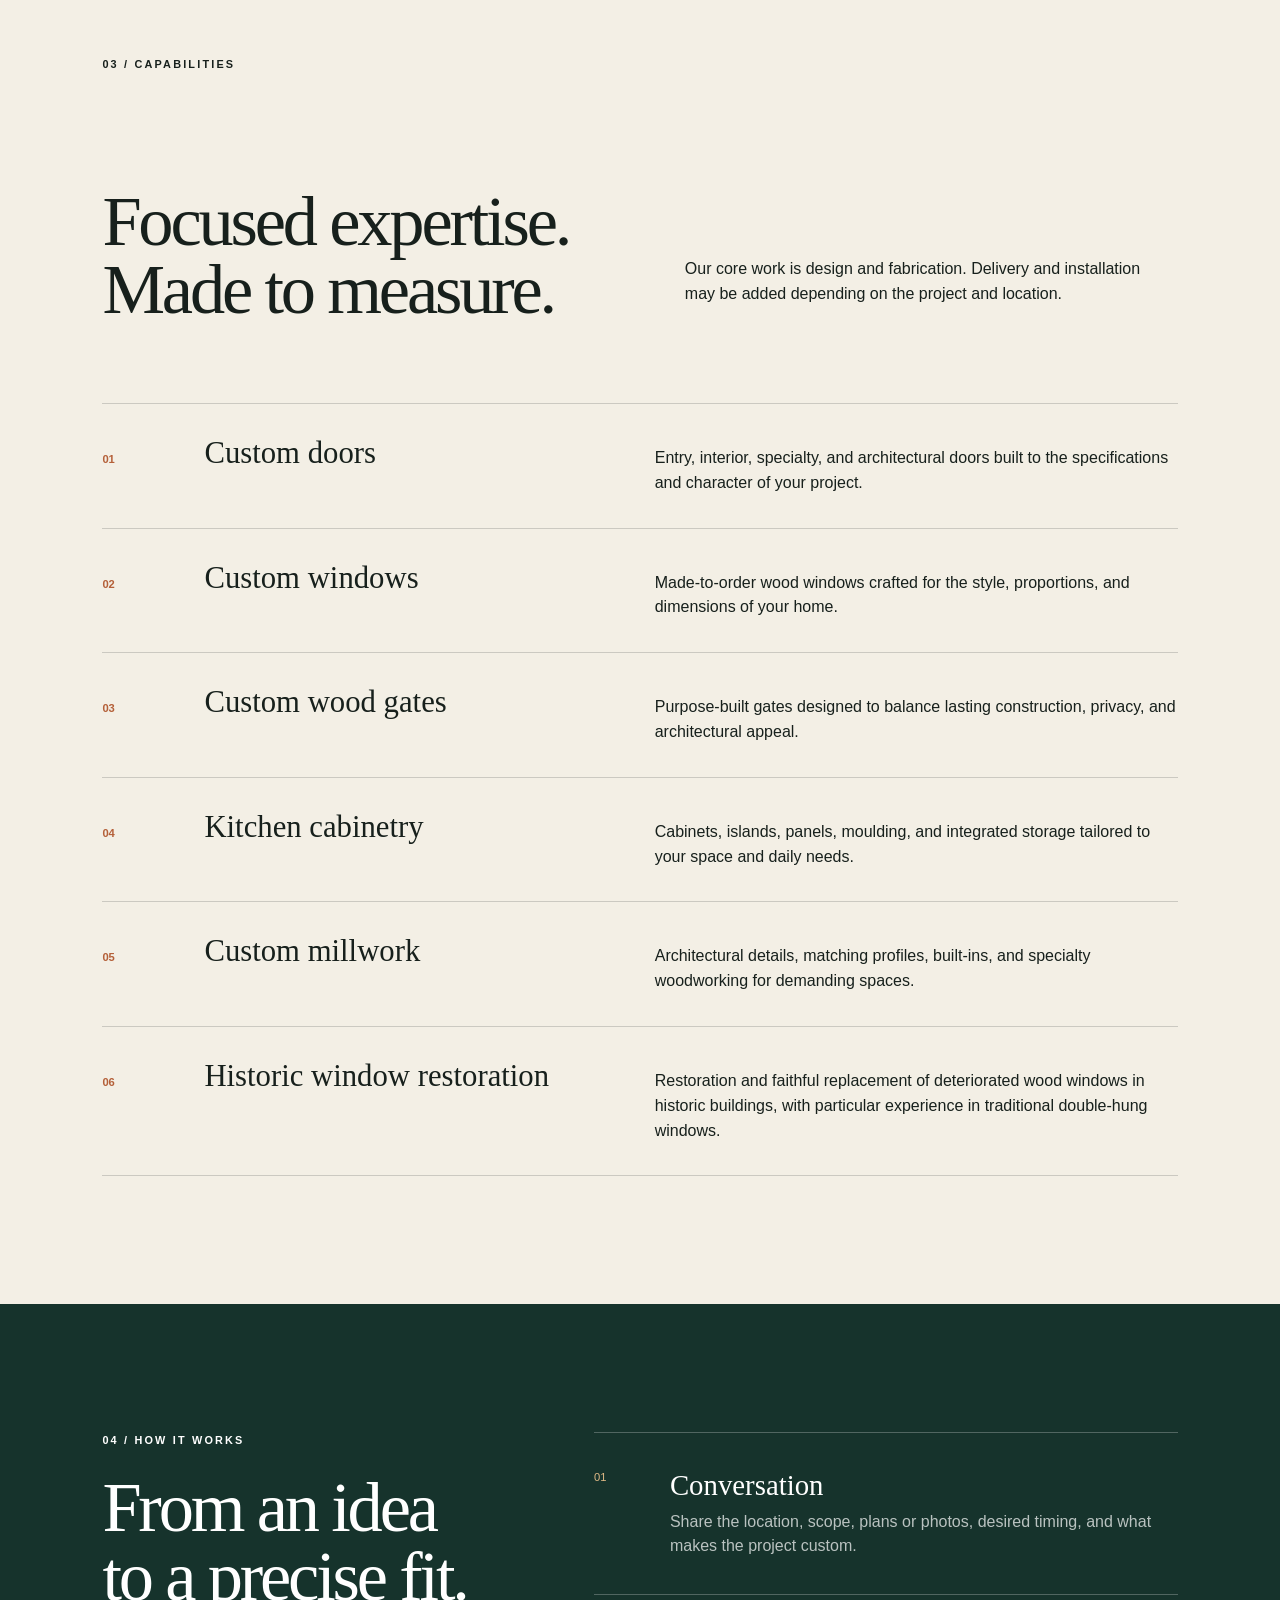
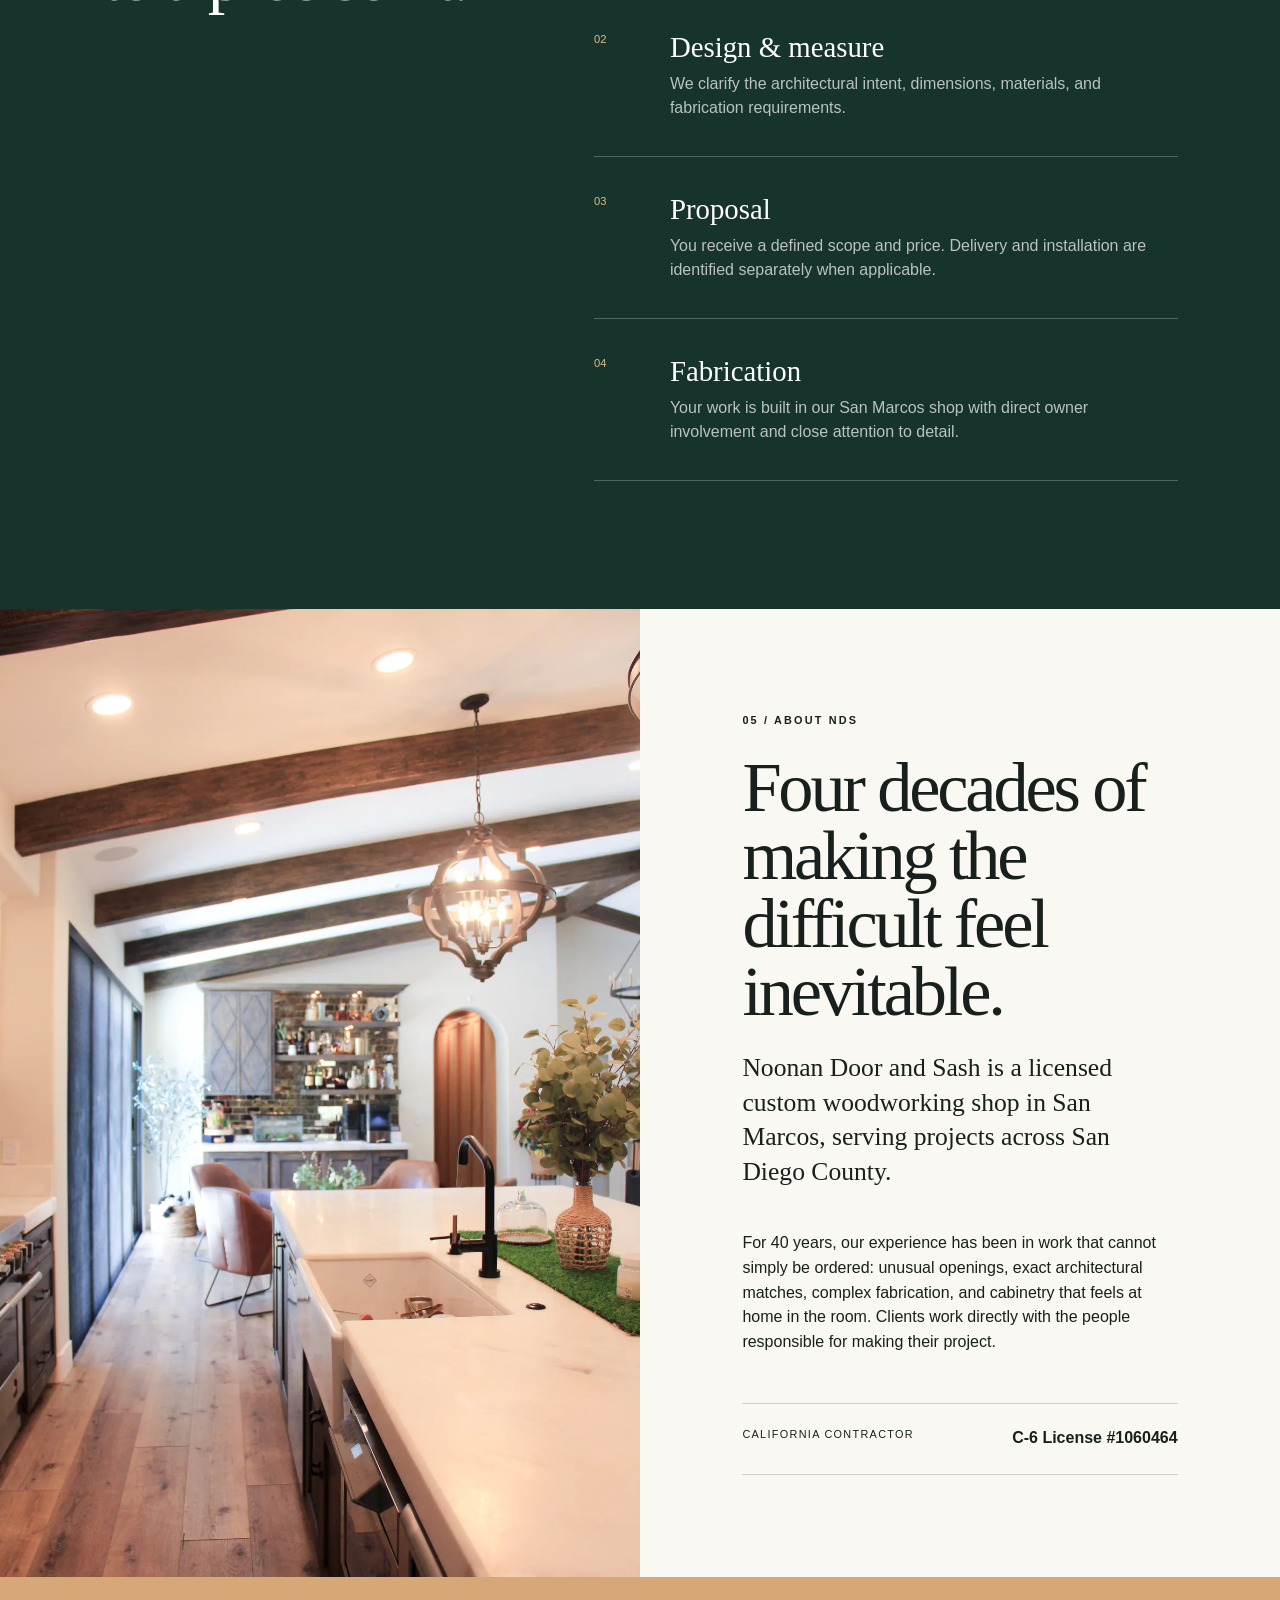
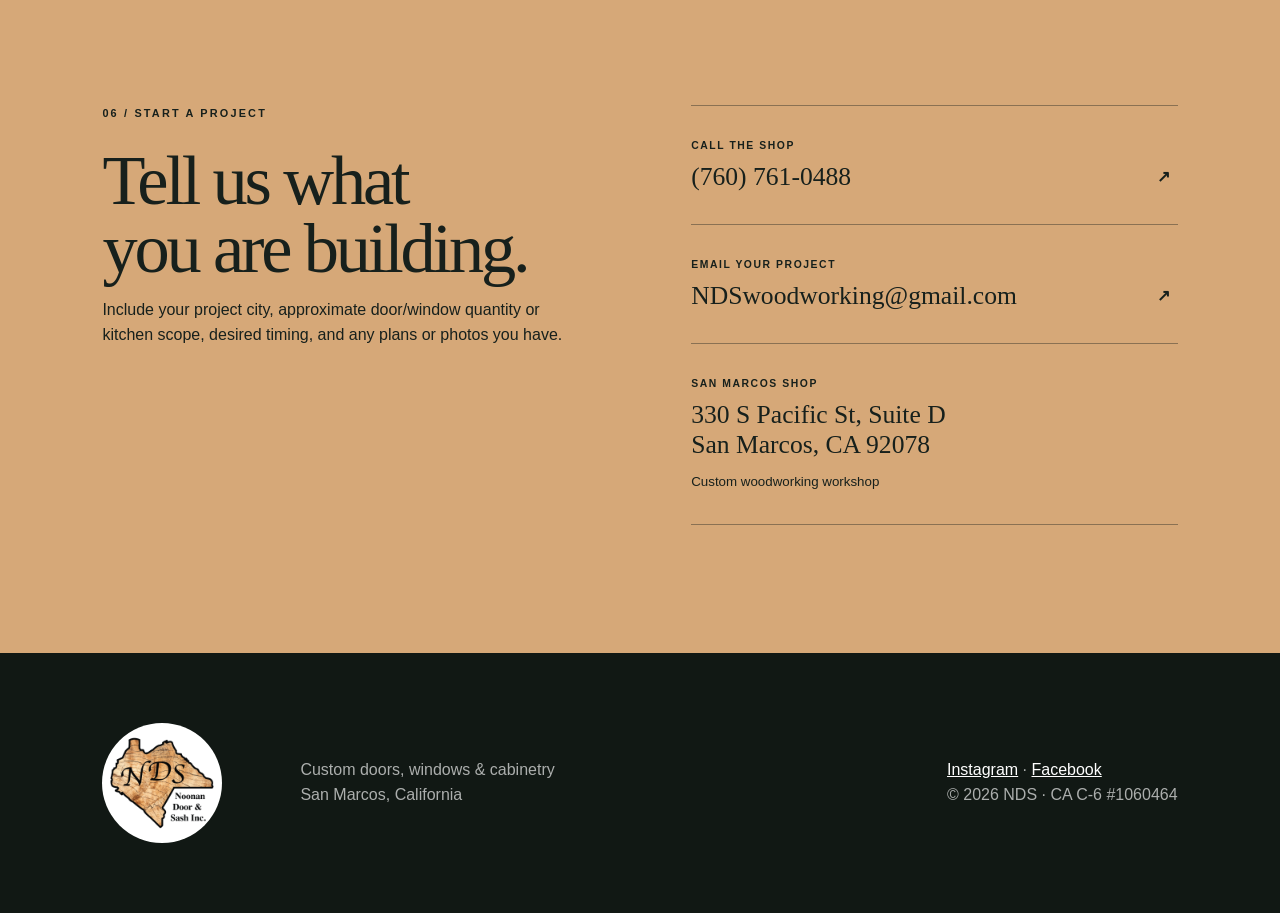
==== commit 9dd5776f: "Expand custom woodworking capabilities" ====
--- a/index.html
+++ b/index.html
@@ -19,7 +19,7 @@
       <article class="project reverse"><div class="project-image tall"><img src="images/refresh/warm-kitchen.webp" alt="Warm custom kitchen with large island and dark wood cabinetry" loading="lazy"></div><div class="project-copy"><span class="project-type">Custom kitchens</span><h3>Cabinetry designed as part of the room</h3><p>Cabinets, islands, moulding, and integrated storage planned together—then fabricated to fit the room rather than asking the room to fit the cabinetry.</p><ul><li>Cabinetry and islands</li><li>Millwork and moulding</li><li>Custom storage</li></ul><a class="text-link" href="#contact">Tell us about your kitchen <span>↗</span></a></div><div class="project-image detail"><img src="images/refresh/cabinet-detail.webp" alt="Dark wood inset drawers beside a range" loading="lazy"></div></article>
       <article class="project blue"><div class="project-image tall"><img src="images/refresh/blue-kitchen-long.webp" alt="Blue-gray custom kitchen with an arched opening" loading="lazy"></div><div class="project-copy"><span class="project-type">Made to measure</span><h3>A complete room, resolved to the details</h3><p>Distinctive finishes and architectural constraints are opportunities: shaped surrounds, fitted panels, display cabinetry, and purpose-built storage.</p></div><div class="project-image detail"><img src="images/refresh/sink-detail.webp" alt="Blue-gray cabinetry and farmhouse sink detail" loading="lazy"></div></article>
     </section>
-    <section class="services section-pad" id="services"><div class="services-intro"><p class="section-number">03 / Capabilities</p><h2>Focused expertise.<br>Flexible collaboration.</h2><p>Our core work is design and fabrication. Delivery and installation may be added depending on the project and location.</p></div><div class="service-list"><article><span>01</span><h3>Doors &amp; windows</h3><p>Custom units and substantial multi-opening packages for home renovations.</p></article><article><span>02</span><h3>Kitchens</h3><p>Cabinetry, islands, panels, integrated storage, and architectural details.</p></article><article><span>03</span><h3>Architectural millwork</h3><p>Moulding, profiles, built-ins, and difficult custom fabrication that complements existing work.</p></article><article><span>04</span><h3>Trade collaboration</h3><p>Design and fabrication support for contractors, architects, and interior designers.</p></article></div></section>
+    <section class="services section-pad" id="services"><div class="services-intro"><p class="section-number">03 / Capabilities</p><h2>Focused expertise.<br>Made to measure.</h2><p>Our core work is design and fabrication. Delivery and installation may be added depending on the project and location.</p></div><div class="service-list"><article><span>01</span><h3>Custom doors</h3><p>Entry, interior, specialty, and architectural doors built to the specifications and character of your project.</p></article><article><span>02</span><h3>Custom windows</h3><p>Made-to-order wood windows crafted for the style, proportions, and dimensions of your home.</p></article><article><span>03</span><h3>Custom wood gates</h3><p>Purpose-built gates designed to balance lasting construction, privacy, and architectural appeal.</p></article><article><span>04</span><h3>Kitchen cabinetry</h3><p>Cabinets, islands, panels, moulding, and integrated storage tailored to your space and daily needs.</p></article><article><span>05</span><h3>Custom millwork</h3><p>Architectural details, matching profiles, built-ins, and specialty woodworking for demanding spaces.</p></article><article><span>06</span><h3>Historic window restoration</h3><p>Restoration and faithful replacement of deteriorated wood windows in historic buildings, with particular experience in traditional double-hung windows.</p></article></div></section>
     <section class="process section-pad" id="process"><div><p class="section-number">04 / How it works</p><h2>From an idea<br>to a precise fit.</h2></div><ol class="steps"><li><span>01</span><div><h3>Conversation</h3><p>Share the location, scope, plans or photos, desired timing, and what makes the project custom.</p></div></li><li><span>02</span><div><h3>Design &amp; measure</h3><p>We clarify the architectural intent, dimensions, materials, and fabrication requirements.</p></div></li><li><span>03</span><div><h3>Proposal</h3><p>You receive a defined scope and price. Delivery and installation are identified separately when applicable.</p></div></li><li><span>04</span><div><h3>Fabrication</h3><p>Your work is built in our San Marcos shop with direct owner involvement and close attention to detail.</p></div></li></ol></section>
     <section class="about" id="about"><div class="about-image"><img src="images/refresh/kitchen-wide.webp" alt="Custom kitchen cabinetry by Noonan Door and Sash" loading="lazy"></div><div class="about-copy"><p class="section-number">05 / About NDS</p><h2>Four decades of making the difficult feel inevitable.</h2><p class="lede">Noonan Door and Sash is a licensed custom woodworking shop in San Marcos, serving projects across San Diego County.</p><p>For 40 years, our experience has been in work that cannot simply be ordered: unusual openings, exact architectural matches, complex fabrication, and cabinetry that feels at home in the room. Clients work directly with the people responsible for making their project.</p><div class="license"><span>California contractor</span><strong>C-6 License #1060464</strong></div></div></section>
     <section class="contact section-pad" id="contact"><div><p class="section-number">06 / Start a project</p><h2>Tell us what<br>you are building.</h2><p>Include your project city, approximate door/window quantity or kitchen scope, desired timing, and any plans or photos you have.</p></div><div class="contact-options"><a href="tel:+17607610488"><span>Call the shop</span><strong>(760) 761-0488</strong><b>↗</b></a><a href="mailto:NDSwoodworking@gmail.com?subject=Project inquiry"><span>Email your project</span><strong>NDSwoodworking@gmail.com</strong><b>↗</b></a><div><span>San Marcos shop</span><strong>330 S Pacific St, Suite D<br>San Marcos, CA 92078</strong><small>Custom woodworking workshop</small></div></div></section>
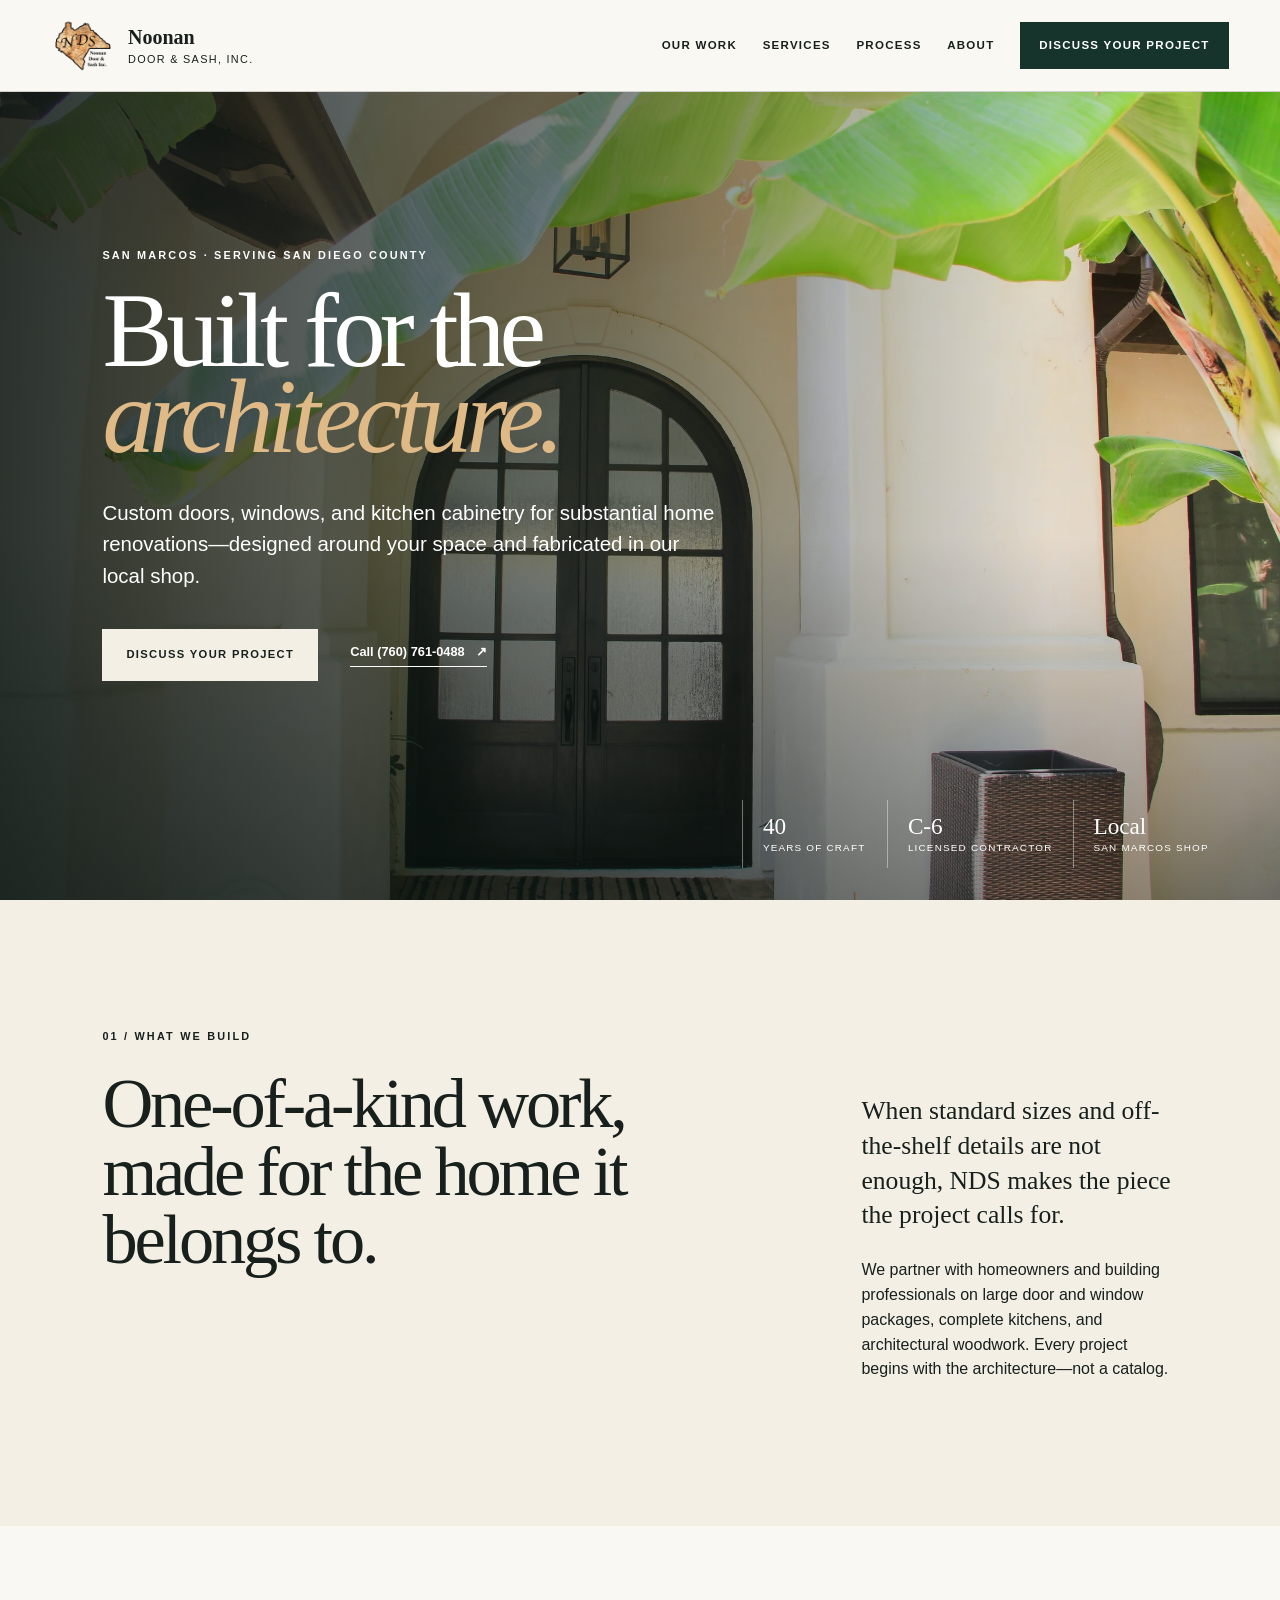
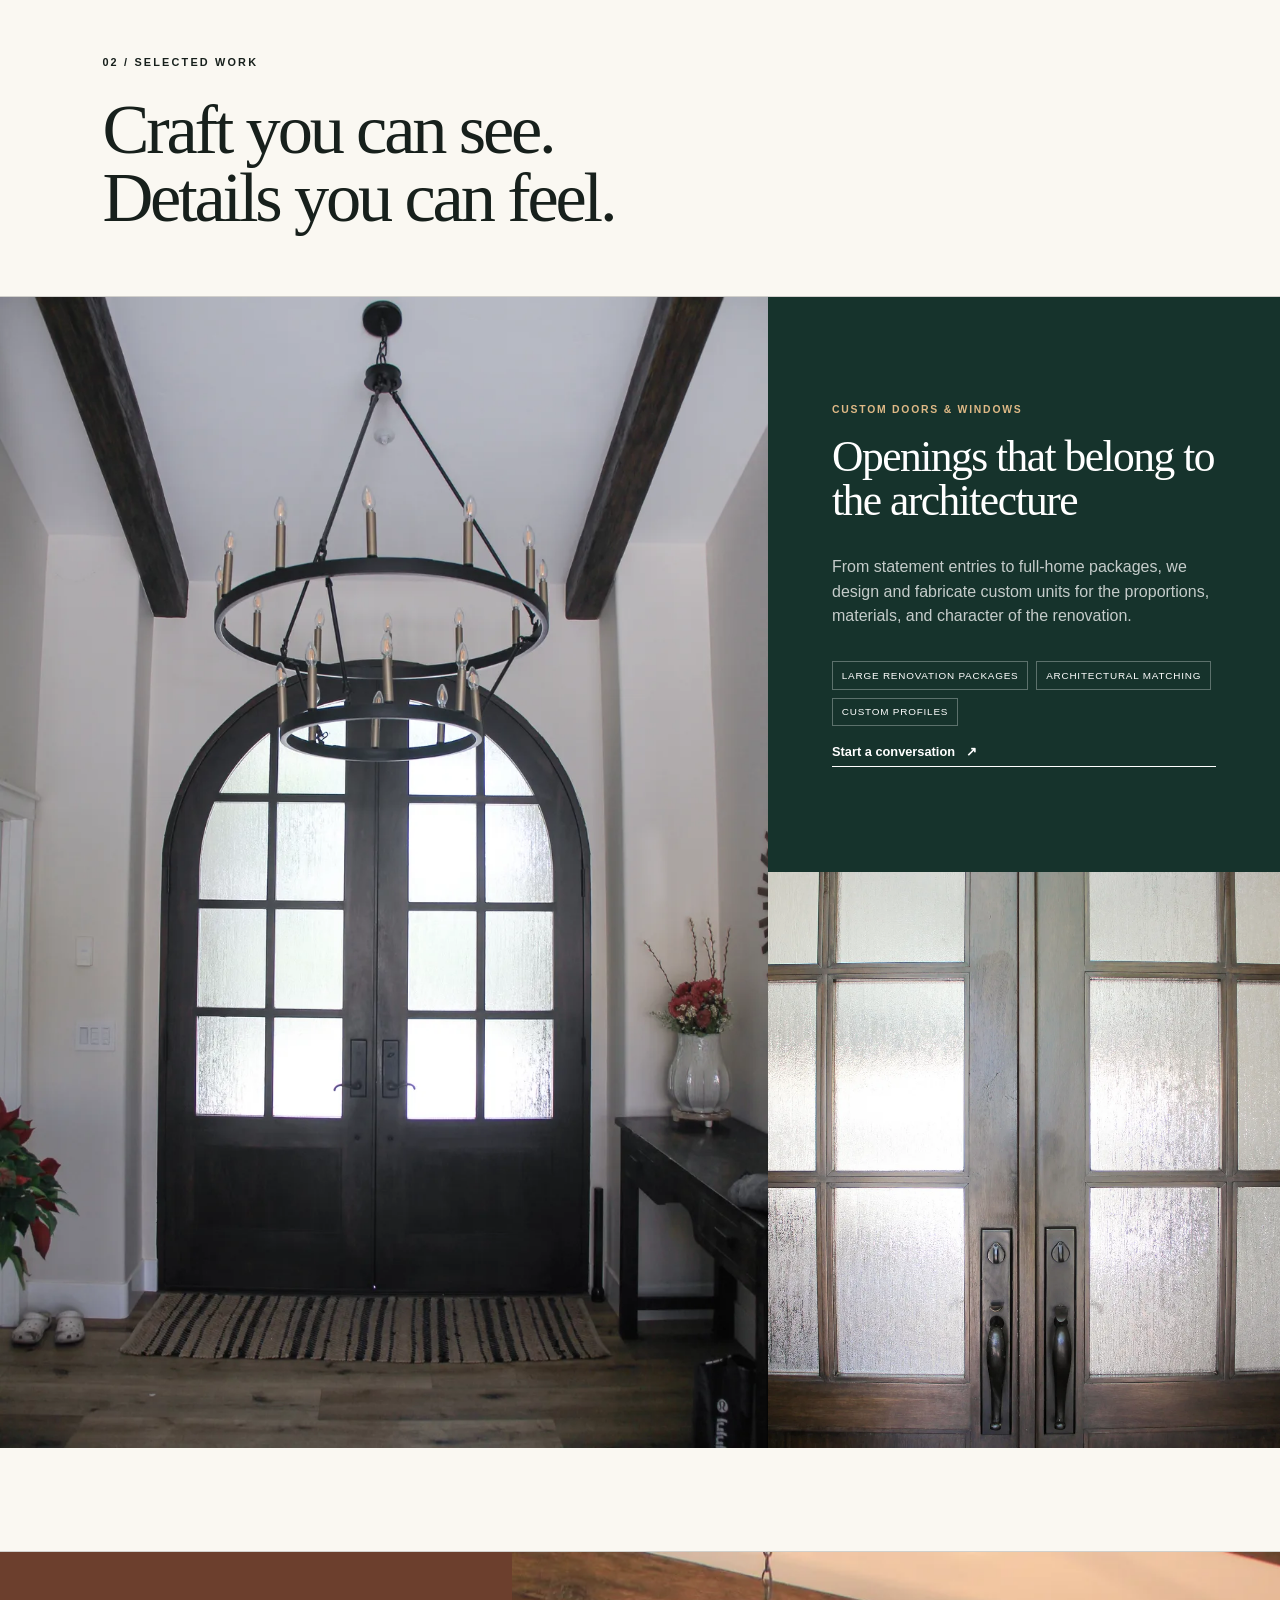
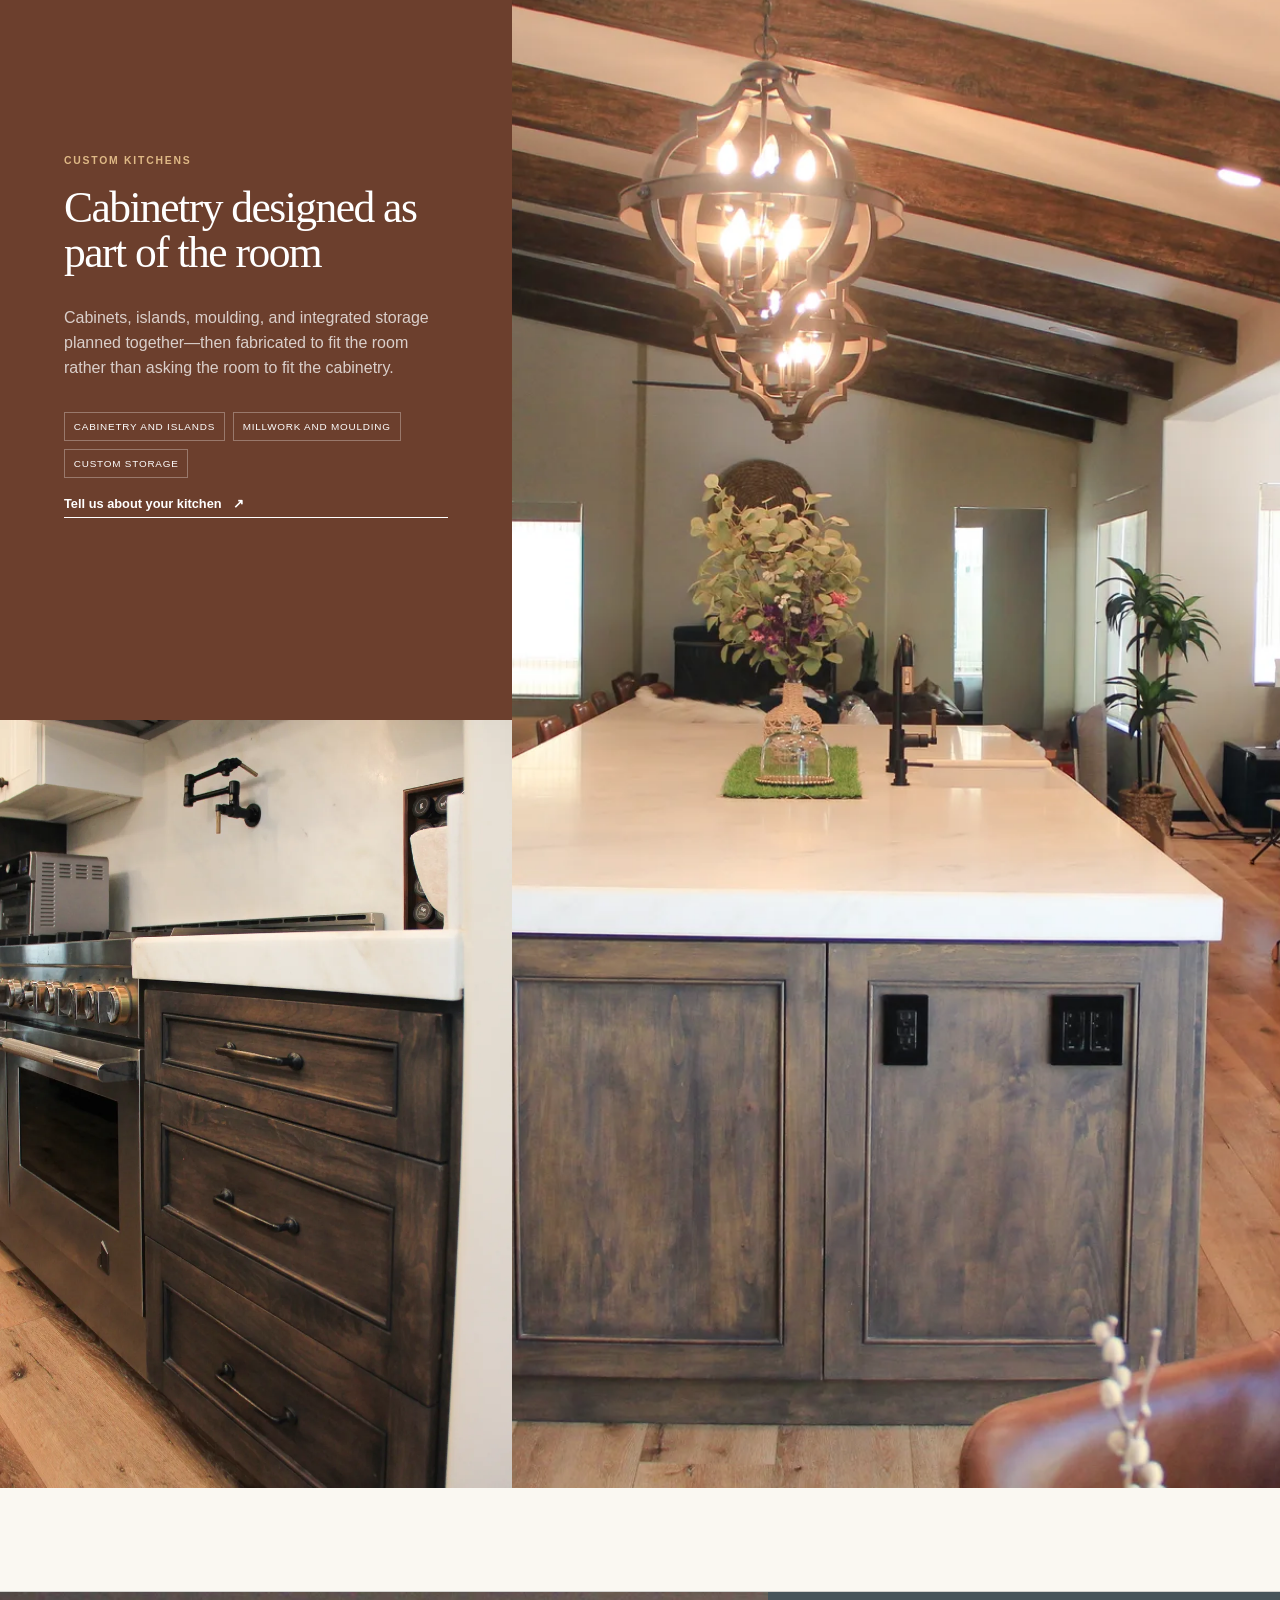
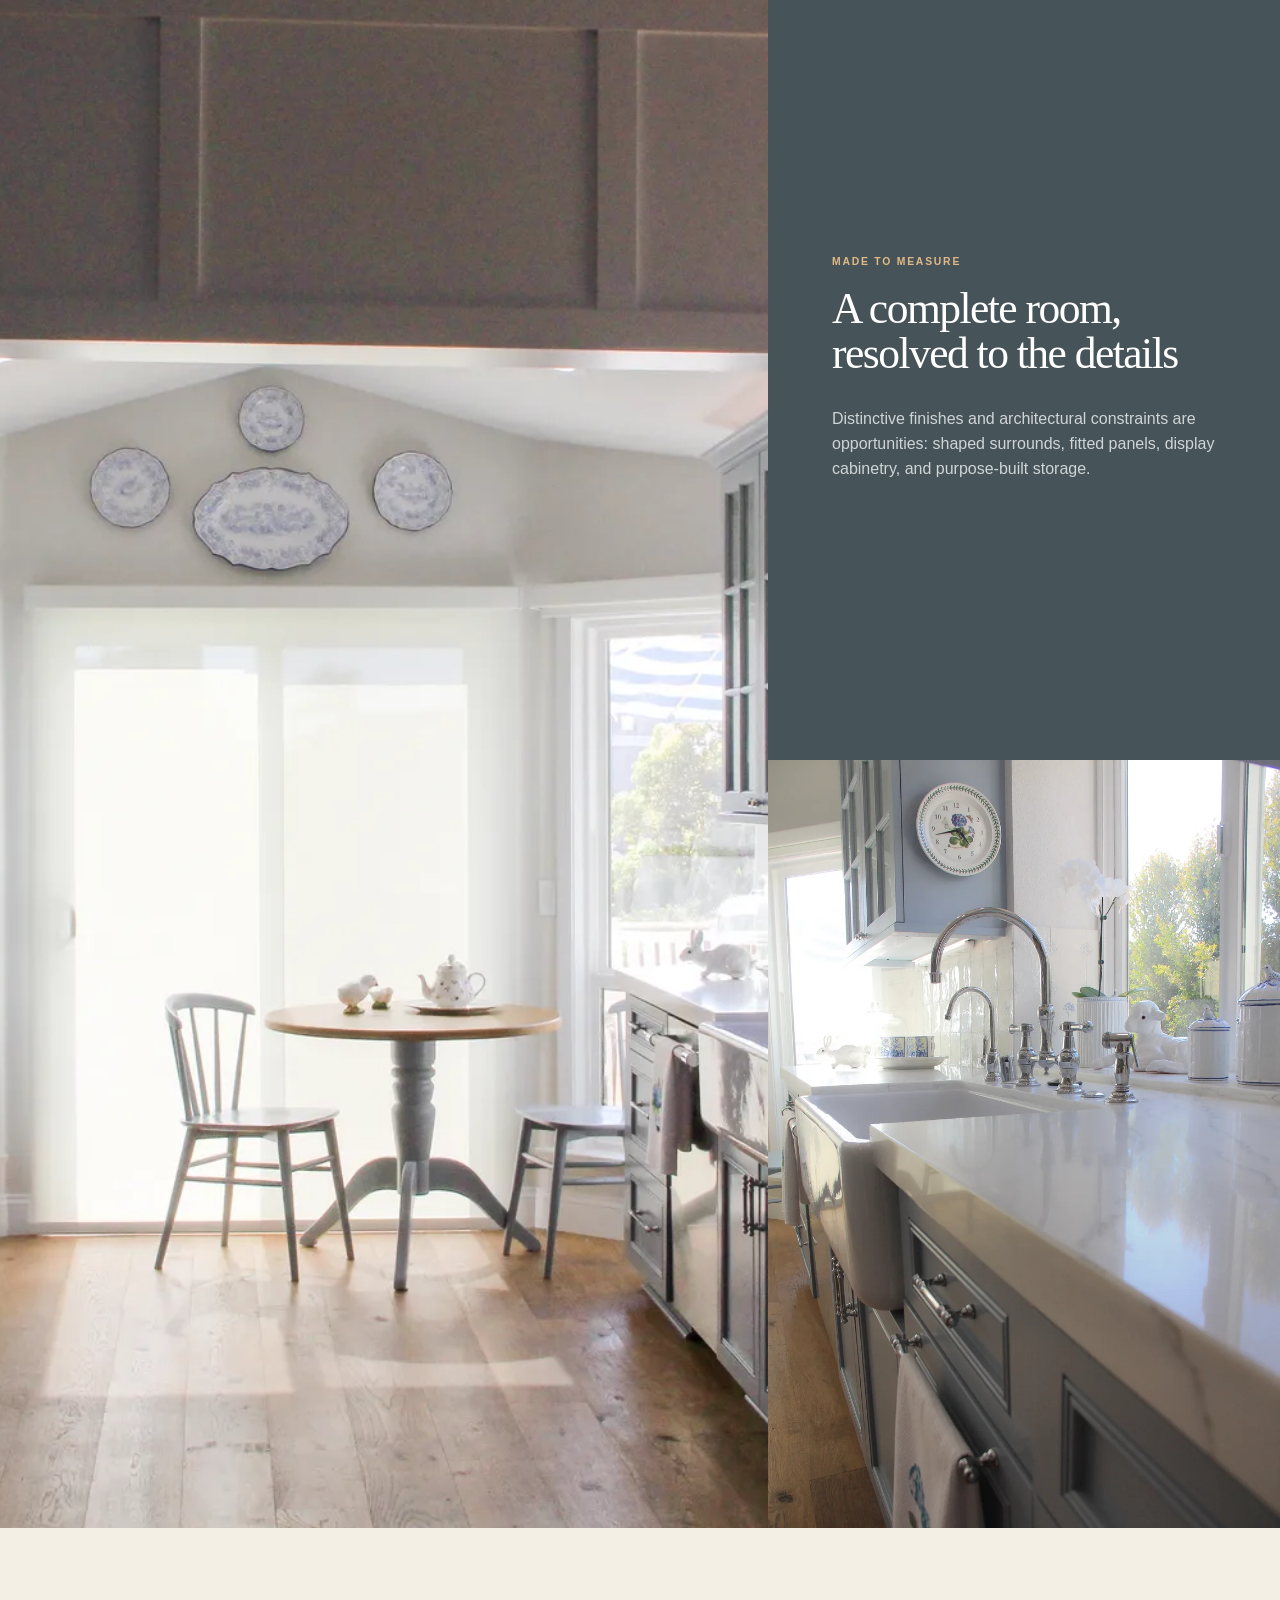
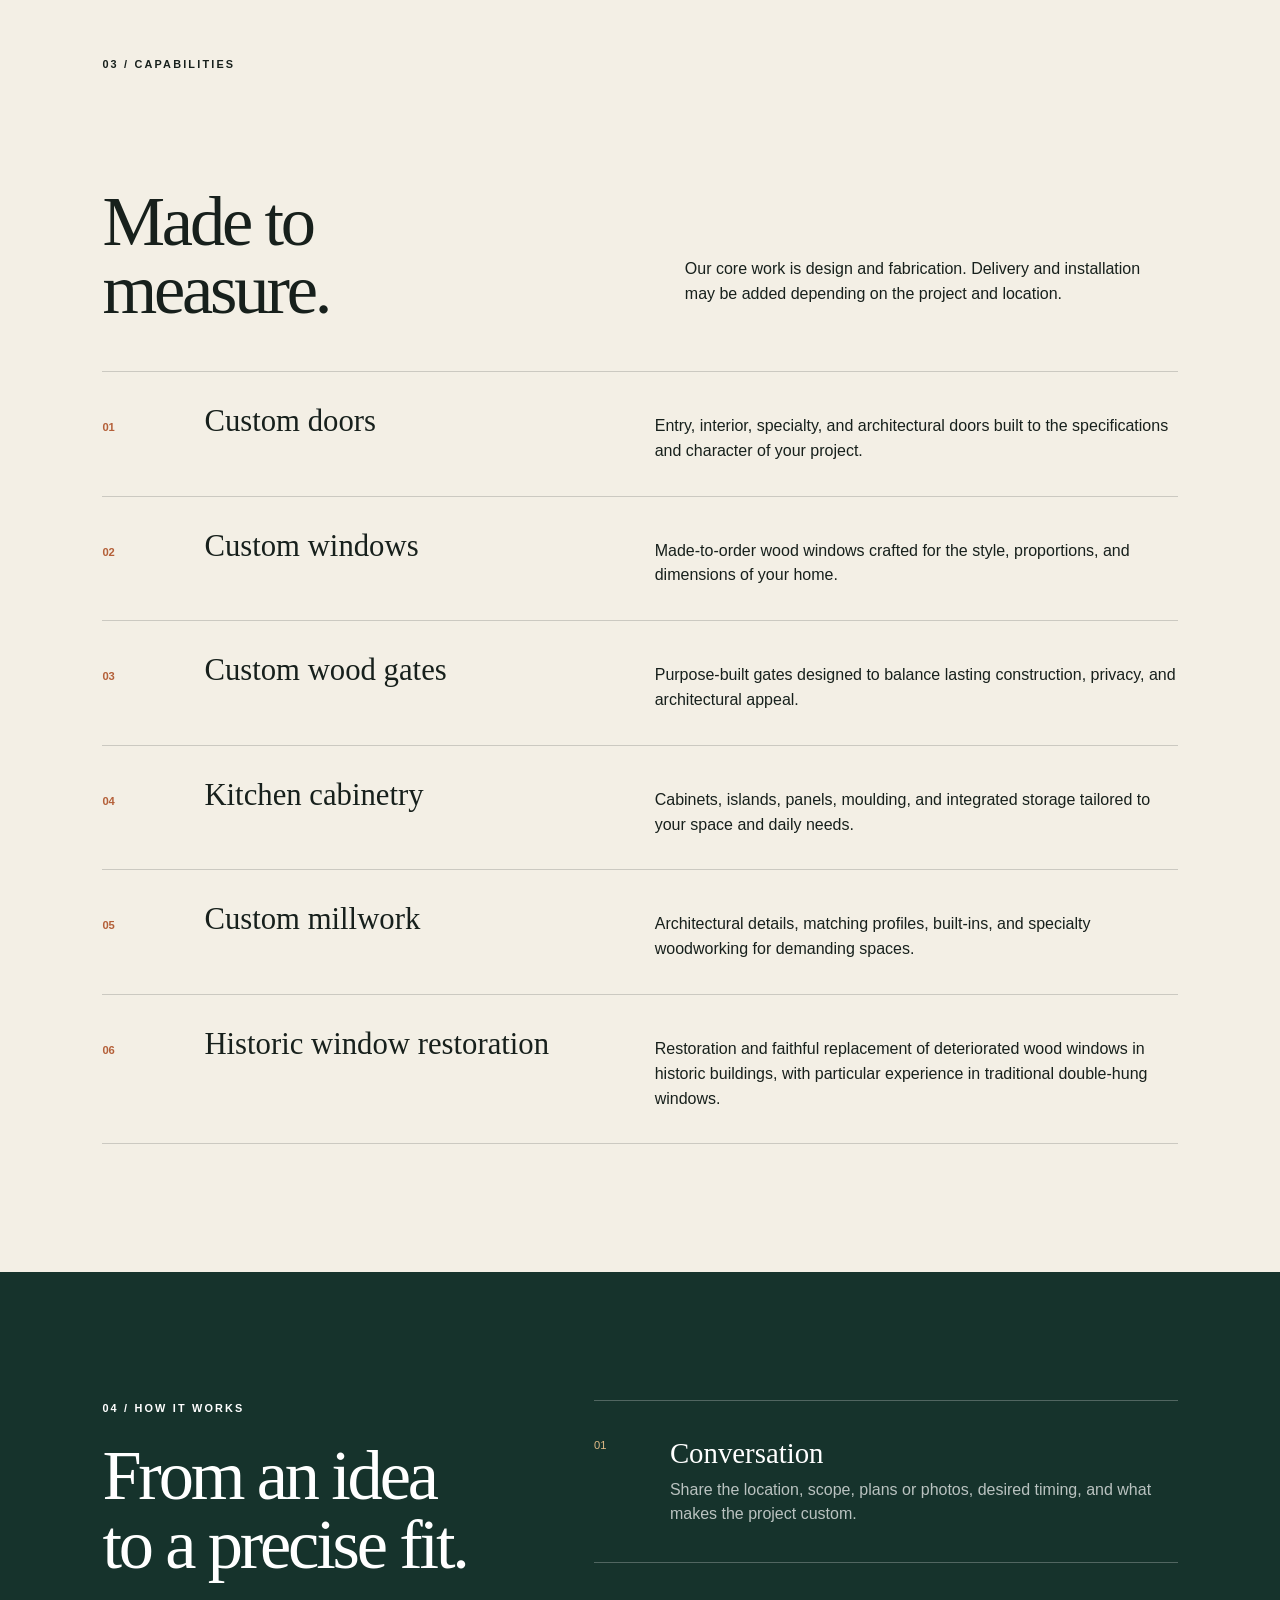
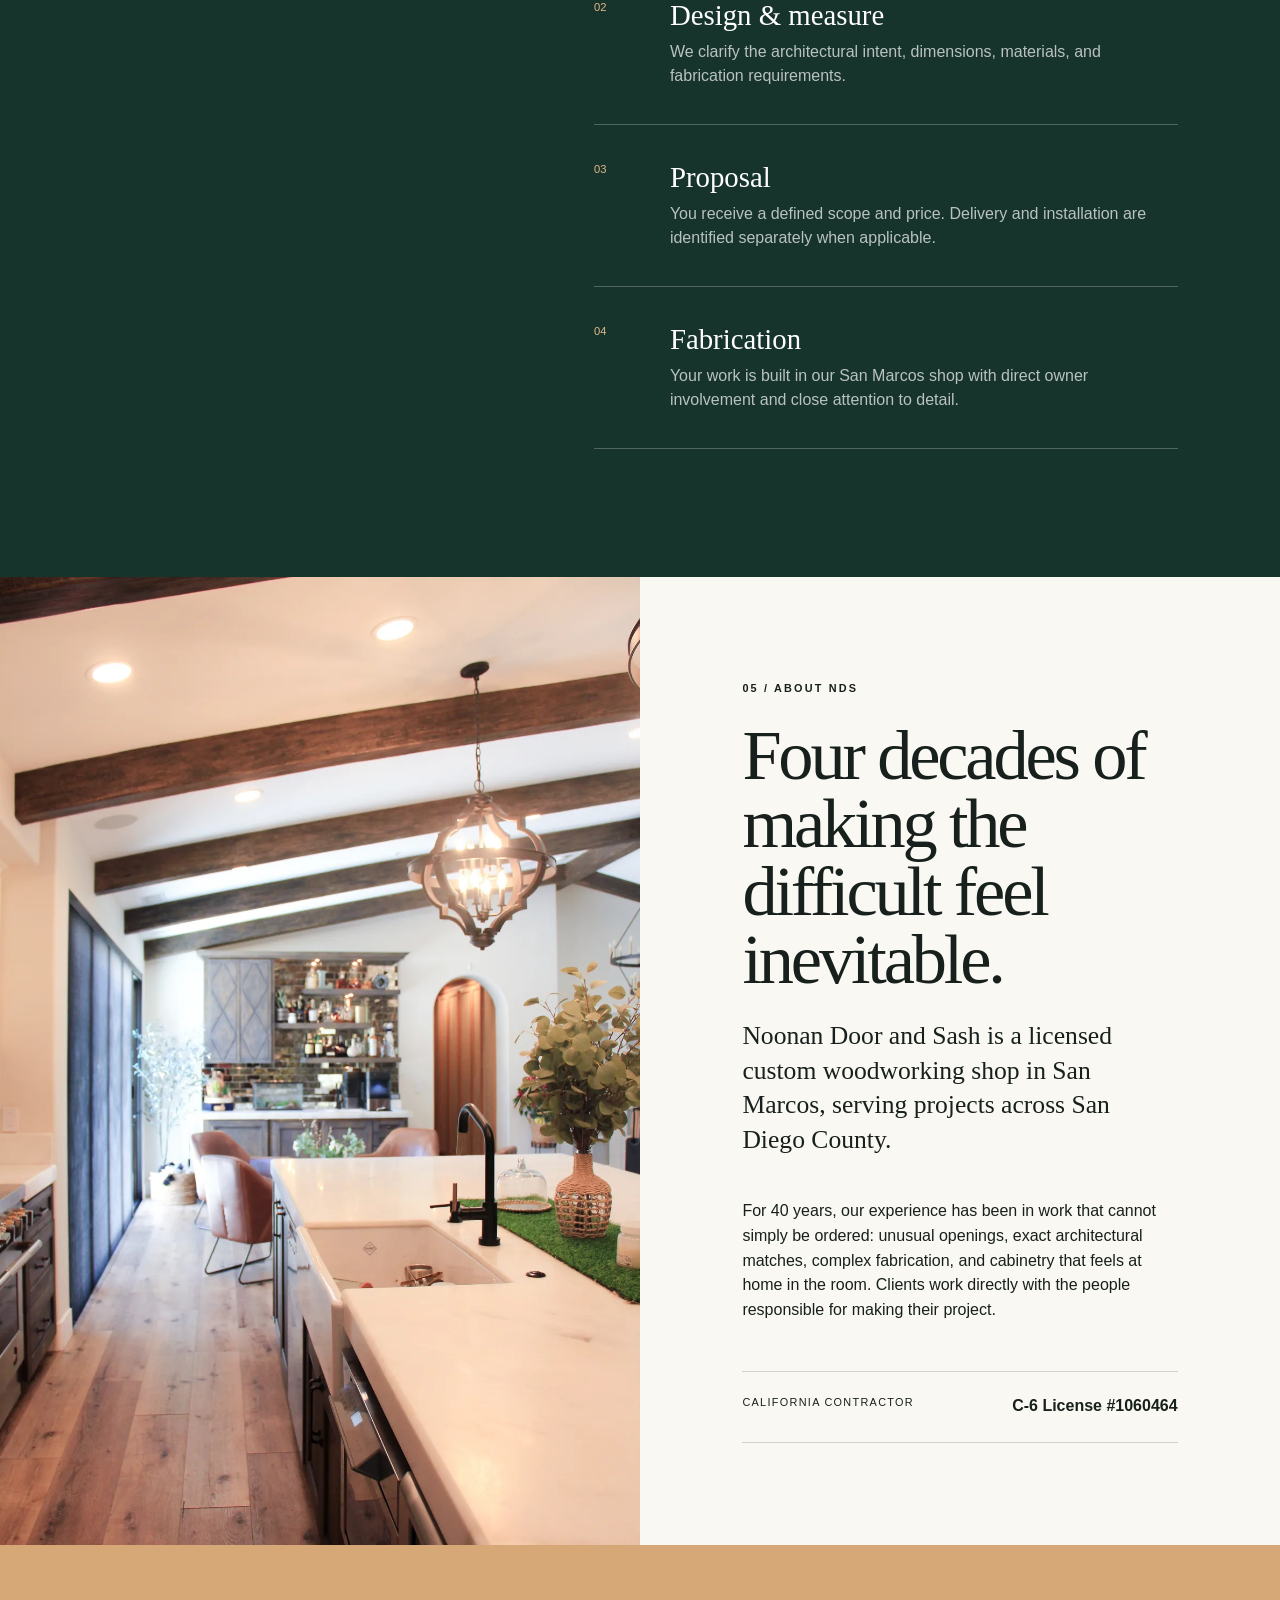
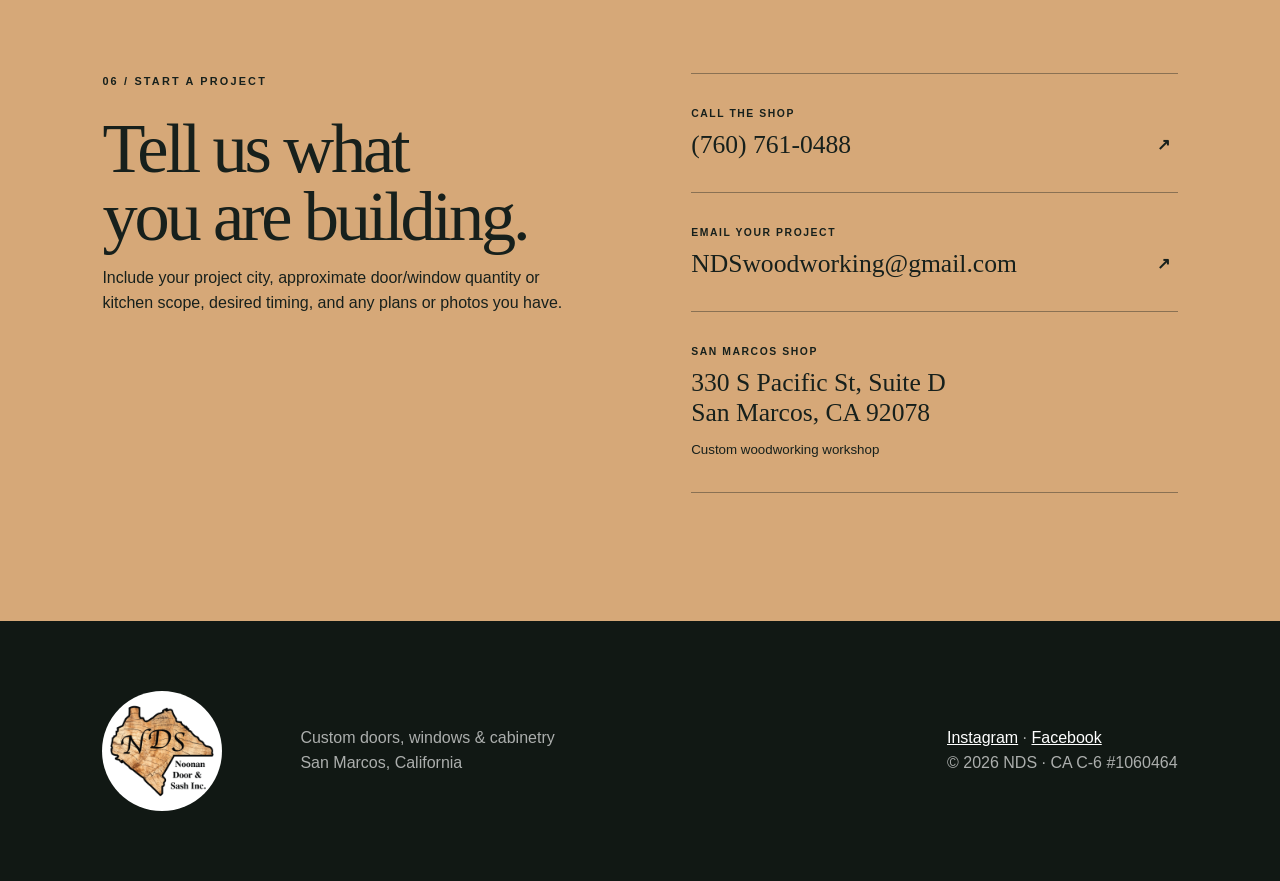
==== commit 32b82ac1: "Tighten capabilities section header" ====
--- a/index.html
+++ b/index.html
@@ -19,7 +19,7 @@
       <article class="project reverse"><div class="project-image tall"><img src="images/refresh/warm-kitchen.webp" alt="Warm custom kitchen with large island and dark wood cabinetry" loading="lazy"></div><div class="project-copy"><span class="project-type">Custom kitchens</span><h3>Cabinetry designed as part of the room</h3><p>Cabinets, islands, moulding, and integrated storage planned together—then fabricated to fit the room rather than asking the room to fit the cabinetry.</p><ul><li>Cabinetry and islands</li><li>Millwork and moulding</li><li>Custom storage</li></ul><a class="text-link" href="#contact">Tell us about your kitchen <span>↗</span></a></div><div class="project-image detail"><img src="images/refresh/cabinet-detail.webp" alt="Dark wood inset drawers beside a range" loading="lazy"></div></article>
       <article class="project blue"><div class="project-image tall"><img src="images/refresh/blue-kitchen-long.webp" alt="Blue-gray custom kitchen with an arched opening" loading="lazy"></div><div class="project-copy"><span class="project-type">Made to measure</span><h3>A complete room, resolved to the details</h3><p>Distinctive finishes and architectural constraints are opportunities: shaped surrounds, fitted panels, display cabinetry, and purpose-built storage.</p></div><div class="project-image detail"><img src="images/refresh/sink-detail.webp" alt="Blue-gray cabinetry and farmhouse sink detail" loading="lazy"></div></article>
     </section>
-    <section class="services section-pad" id="services"><div class="services-intro"><p class="section-number">03 / Capabilities</p><h2>Focused expertise.<br>Made to measure.</h2><p>Our core work is design and fabrication. Delivery and installation may be added depending on the project and location.</p></div><div class="service-list"><article><span>01</span><h3>Custom doors</h3><p>Entry, interior, specialty, and architectural doors built to the specifications and character of your project.</p></article><article><span>02</span><h3>Custom windows</h3><p>Made-to-order wood windows crafted for the style, proportions, and dimensions of your home.</p></article><article><span>03</span><h3>Custom wood gates</h3><p>Purpose-built gates designed to balance lasting construction, privacy, and architectural appeal.</p></article><article><span>04</span><h3>Kitchen cabinetry</h3><p>Cabinets, islands, panels, moulding, and integrated storage tailored to your space and daily needs.</p></article><article><span>05</span><h3>Custom millwork</h3><p>Architectural details, matching profiles, built-ins, and specialty woodworking for demanding spaces.</p></article><article><span>06</span><h3>Historic window restoration</h3><p>Restoration and faithful replacement of deteriorated wood windows in historic buildings, with particular experience in traditional double-hung windows.</p></article></div></section>
+    <section class="services section-pad" id="services"><div class="services-intro"><p class="section-number">03 / Capabilities</p><h2>Made to<br>measure.</h2><p>Our core work is design and fabrication. Delivery and installation may be added depending on the project and location.</p></div><div class="service-list"><article><span>01</span><h3>Custom doors</h3><p>Entry, interior, specialty, and architectural doors built to the specifications and character of your project.</p></article><article><span>02</span><h3>Custom windows</h3><p>Made-to-order wood windows crafted for the style, proportions, and dimensions of your home.</p></article><article><span>03</span><h3>Custom wood gates</h3><p>Purpose-built gates designed to balance lasting construction, privacy, and architectural appeal.</p></article><article><span>04</span><h3>Kitchen cabinetry</h3><p>Cabinets, islands, panels, moulding, and integrated storage tailored to your space and daily needs.</p></article><article><span>05</span><h3>Custom millwork</h3><p>Architectural details, matching profiles, built-ins, and specialty woodworking for demanding spaces.</p></article><article><span>06</span><h3>Historic window restoration</h3><p>Restoration and faithful replacement of deteriorated wood windows in historic buildings, with particular experience in traditional double-hung windows.</p></article></div></section>
     <section class="process section-pad" id="process"><div><p class="section-number">04 / How it works</p><h2>From an idea<br>to a precise fit.</h2></div><ol class="steps"><li><span>01</span><div><h3>Conversation</h3><p>Share the location, scope, plans or photos, desired timing, and what makes the project custom.</p></div></li><li><span>02</span><div><h3>Design &amp; measure</h3><p>We clarify the architectural intent, dimensions, materials, and fabrication requirements.</p></div></li><li><span>03</span><div><h3>Proposal</h3><p>You receive a defined scope and price. Delivery and installation are identified separately when applicable.</p></div></li><li><span>04</span><div><h3>Fabrication</h3><p>Your work is built in our San Marcos shop with direct owner involvement and close attention to detail.</p></div></li></ol></section>
     <section class="about" id="about"><div class="about-image"><img src="images/refresh/kitchen-wide.webp" alt="Custom kitchen cabinetry by Noonan Door and Sash" loading="lazy"></div><div class="about-copy"><p class="section-number">05 / About NDS</p><h2>Four decades of making the difficult feel inevitable.</h2><p class="lede">Noonan Door and Sash is a licensed custom woodworking shop in San Marcos, serving projects across San Diego County.</p><p>For 40 years, our experience has been in work that cannot simply be ordered: unusual openings, exact architectural matches, complex fabrication, and cabinetry that feels at home in the room. Clients work directly with the people responsible for making their project.</p><div class="license"><span>California contractor</span><strong>C-6 License #1060464</strong></div></div></section>
     <section class="contact section-pad" id="contact"><div><p class="section-number">06 / Start a project</p><h2>Tell us what<br>you are building.</h2><p>Include your project city, approximate door/window quantity or kitchen scope, desired timing, and any plans or photos you have.</p></div><div class="contact-options"><a href="tel:+17607610488"><span>Call the shop</span><strong>(760) 761-0488</strong><b>↗</b></a><a href="mailto:NDSwoodworking@gmail.com?subject=Project inquiry"><span>Email your project</span><strong>NDSwoodworking@gmail.com</strong><b>↗</b></a><div><span>San Marcos shop</span><strong>330 S Pacific St, Suite D<br>San Marcos, CA 92078</strong><small>Custom woodworking workshop</small></div></div></section>
--- a/css/refresh.css
+++ b/css/refresh.css
@@ -2,3 +2,4 @@
 @media(max-width:900px){.site-header{height:76px}.brand img{width:52px;height:52px}.menu-toggle{display:flex;width:44px;height:44px;padding:10px;border:0;background:transparent;flex-direction:column;gap:5px;justify-content:center}.menu-toggle span{height:2px;background:var(--ink)}.menu-toggle i{position:absolute;width:1px;height:1px;overflow:hidden}.site-nav{display:none;position:absolute;top:76px;left:0;right:0;padding:2rem;background:var(--paper);flex-direction:column;align-items:stretch}.site-nav.is-open{display:flex}.site-nav a{padding:.7rem}.hero{min-height:720px;height:calc(100svh - 76px)}.hero-content{margin:0 1.5rem;padding-bottom:6rem}.hero h1{font-size:clamp(3.5rem,15vw,6rem)}.hero-proof{left:1.5rem;right:1.5rem}.hero-proof span{min-width:125px;padding:.7rem}.intro-grid,.services-intro,.process,.contact{grid-template-columns:1fr}.project,.reverse,.about{grid-template-columns:1fr;grid-template-rows:auto}.project-image.tall,.reverse .tall,.reverse .project-copy,.reverse .detail{grid-column:auto;grid-row:auto}.project-image.tall{min-height:560px}.project .detail{min-height:350px}.project-copy{min-height:460px}.services-intro>p:last-child{margin-top:2rem}.about-image{min-height:600px}.contact-options{margin-top:2rem}}
 @media(max-width:600px){.hero-image{object-position:58% center}.hero-actions{align-items:flex-start;flex-direction:column;gap:1rem}.hero-proof{bottom:.7rem}.hero-proof span:nth-child(3){display:none}.section-pad{padding-left:1.25rem;padding-right:1.25rem}.project-image.tall{min-height:430px}.project-copy{padding:2.5rem 1.25rem}.service-list article{grid-template-columns:36px 1fr;gap:.5rem}.service-list article p{grid-column:2}.about-image{min-height:420px}.about-copy{padding:4rem 1.25rem}.license{flex-direction:column}footer{grid-template-columns:90px 1fr;gap:1.5rem}footer img{width:80px;height:80px}footer p:last-child{grid-column:1/-1}}
 @media(prefers-reduced-motion:reduce){html{scroll-behavior:auto}*{transition:none!important}}
+.services .service-list{margin-top:3rem}
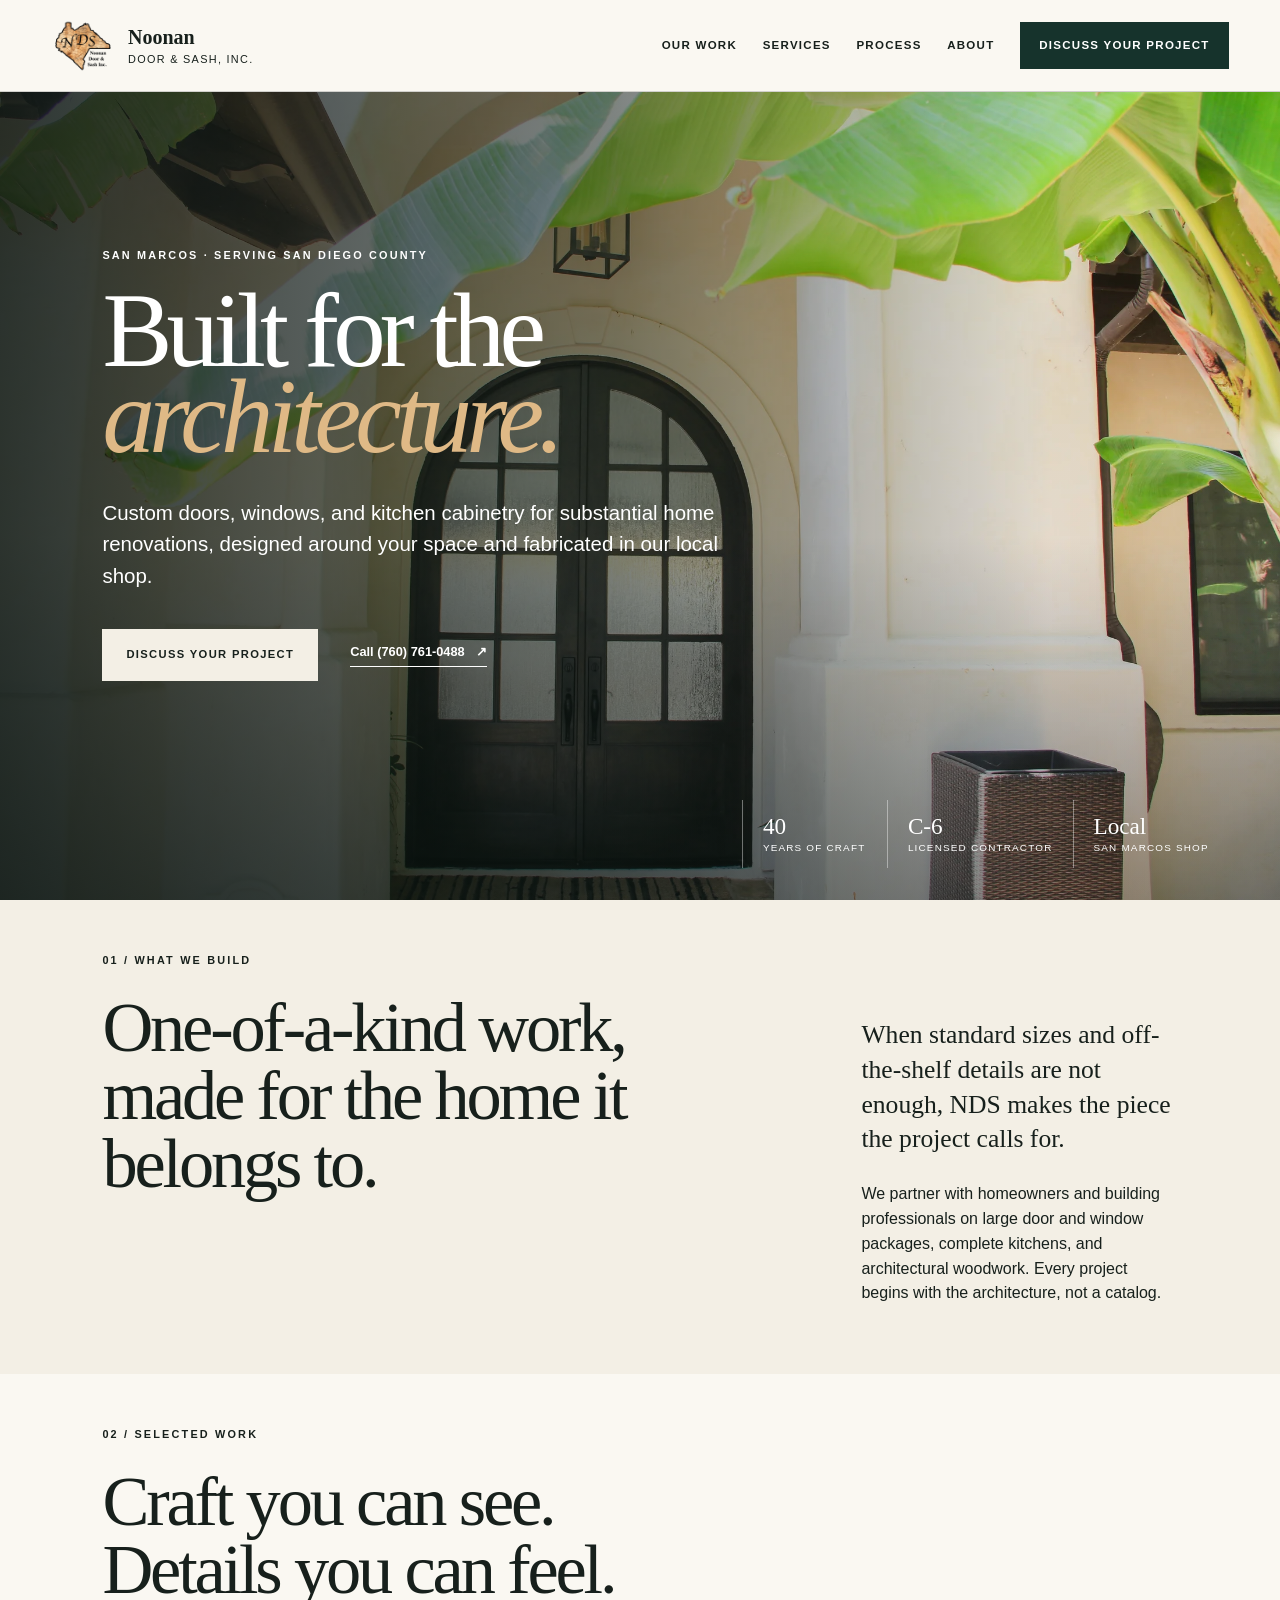
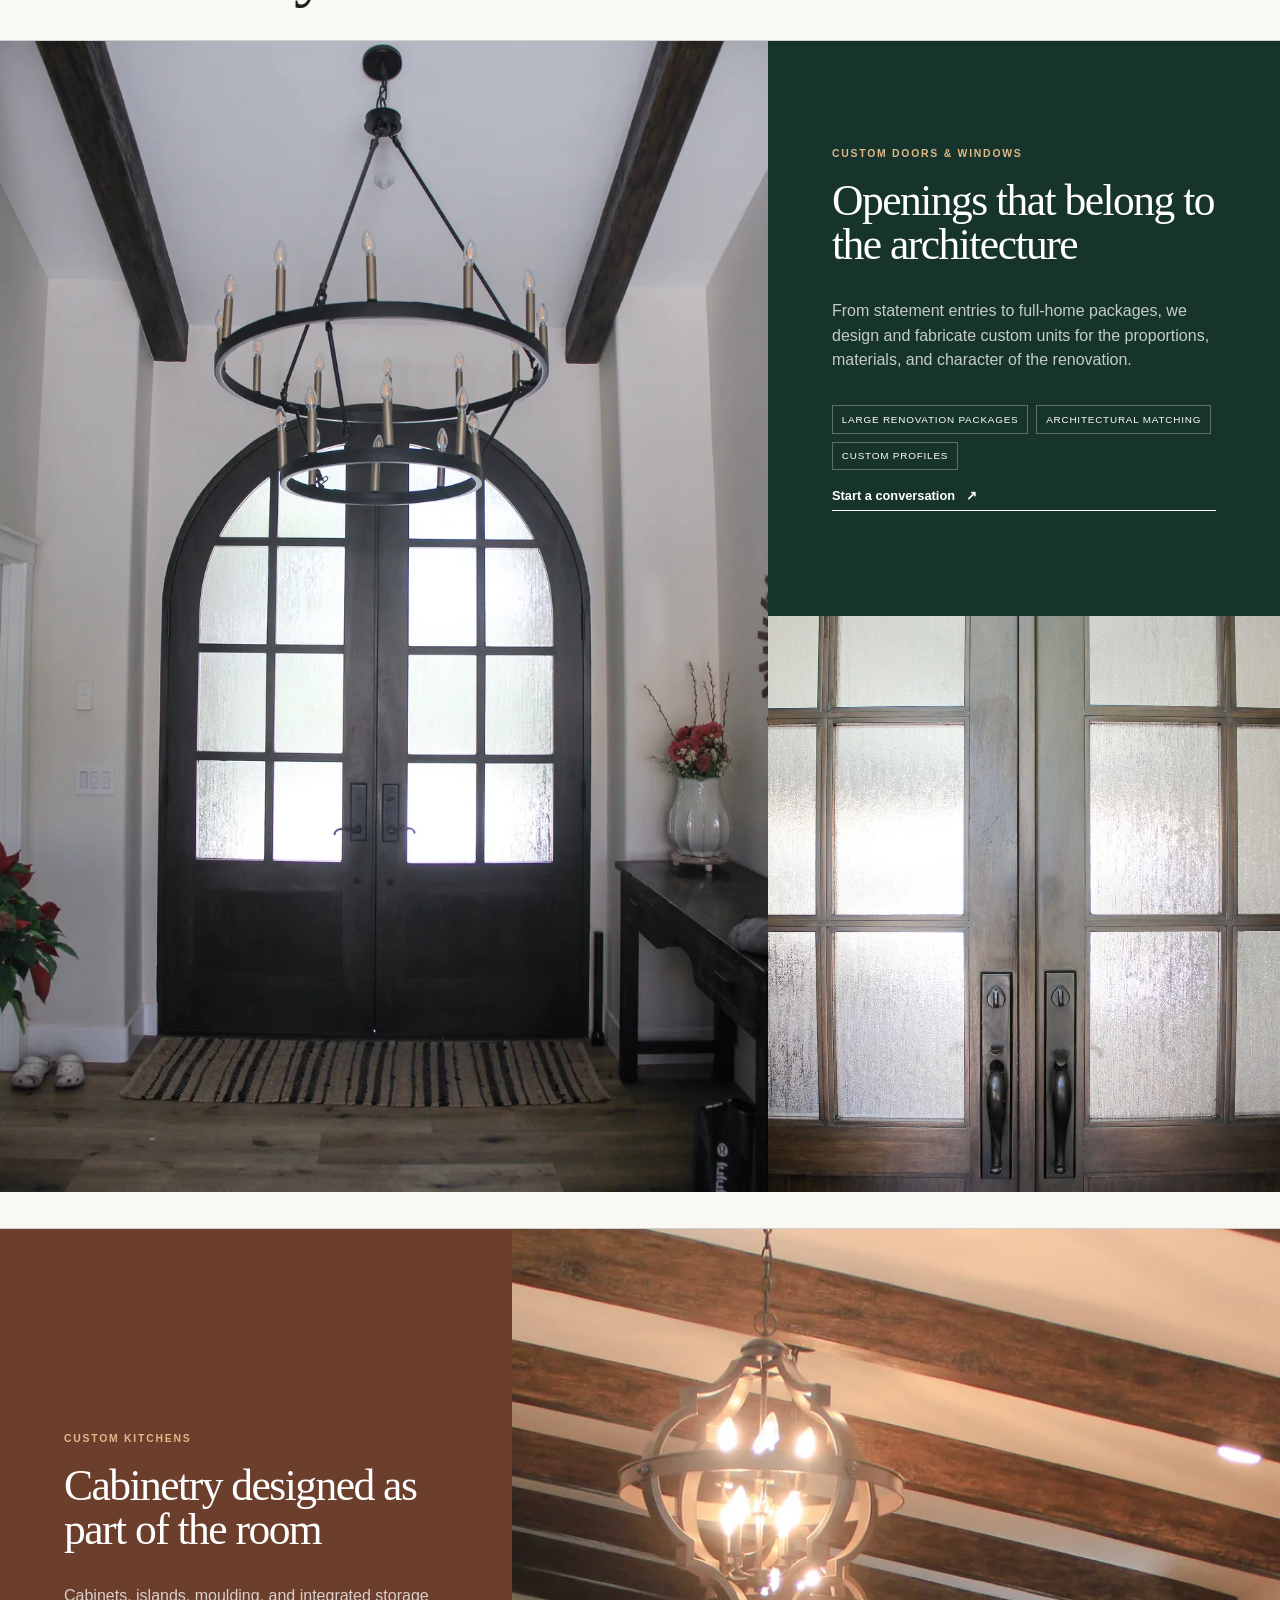
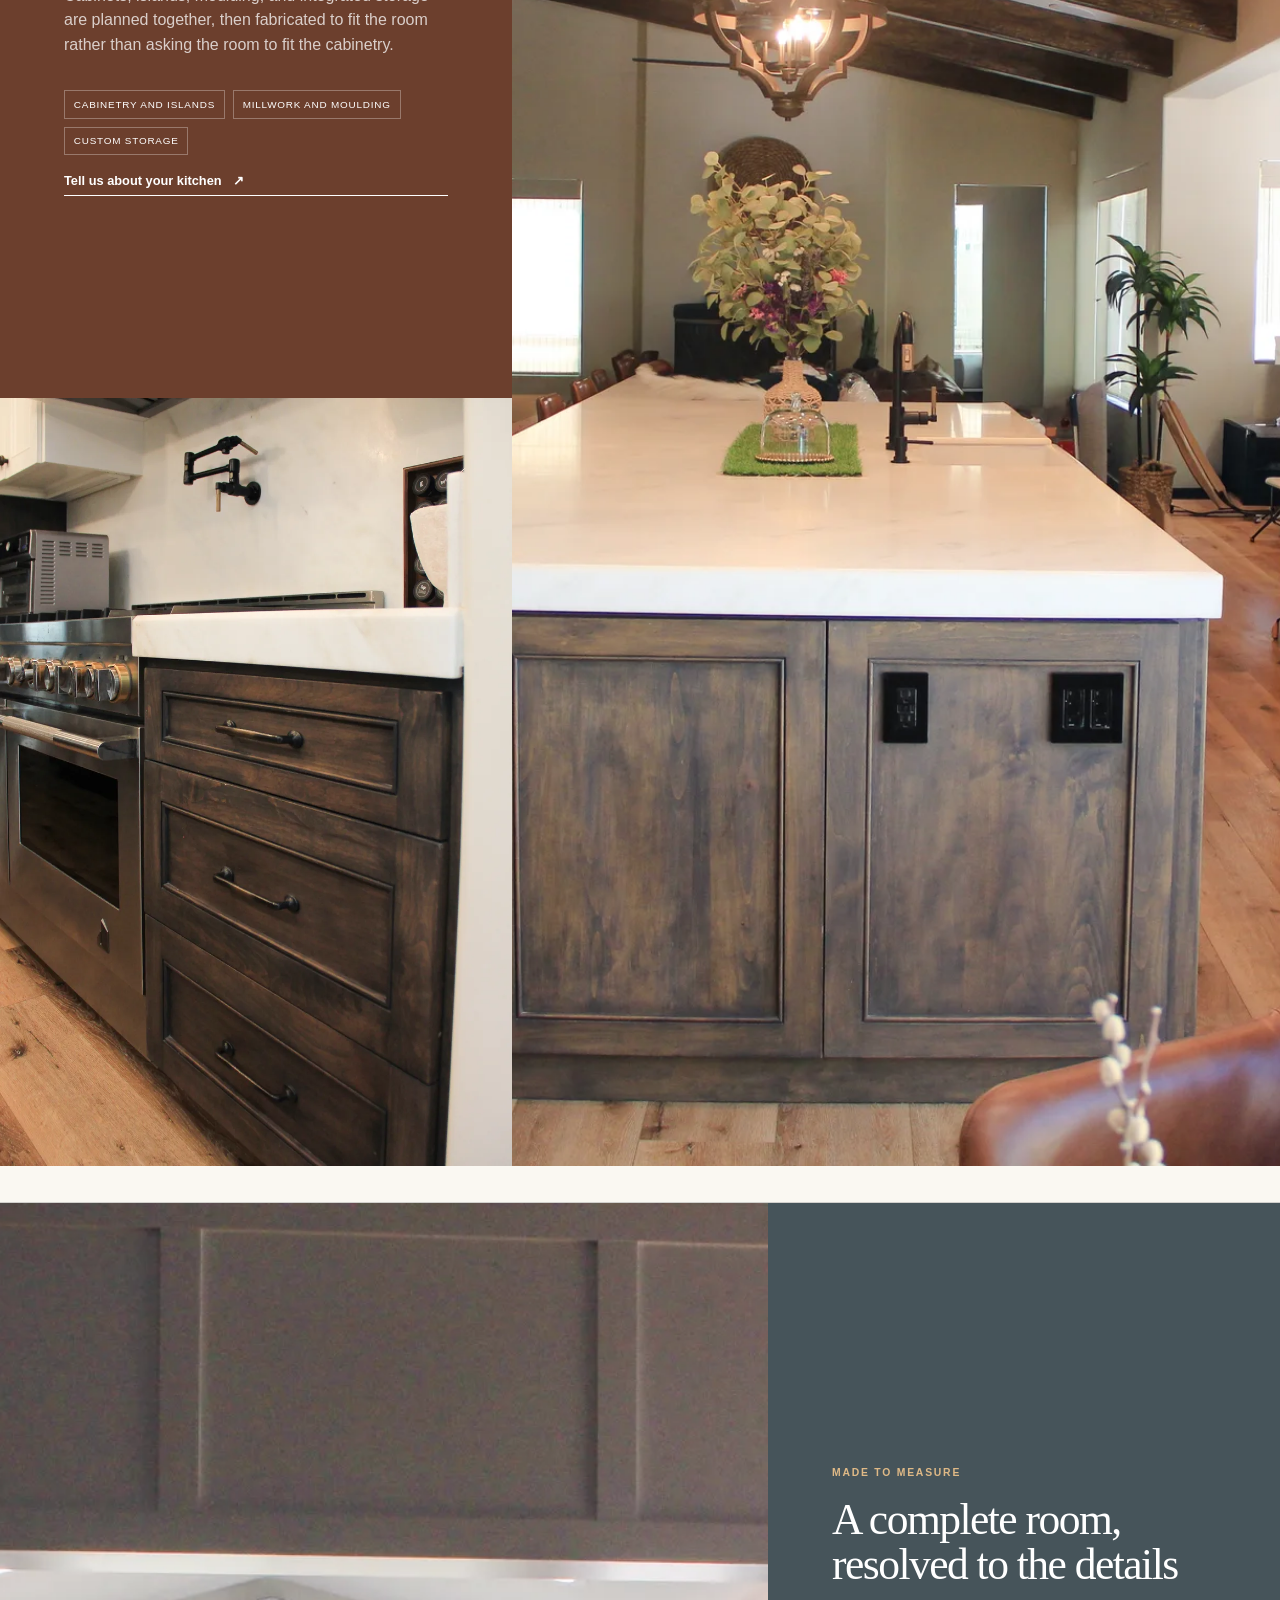
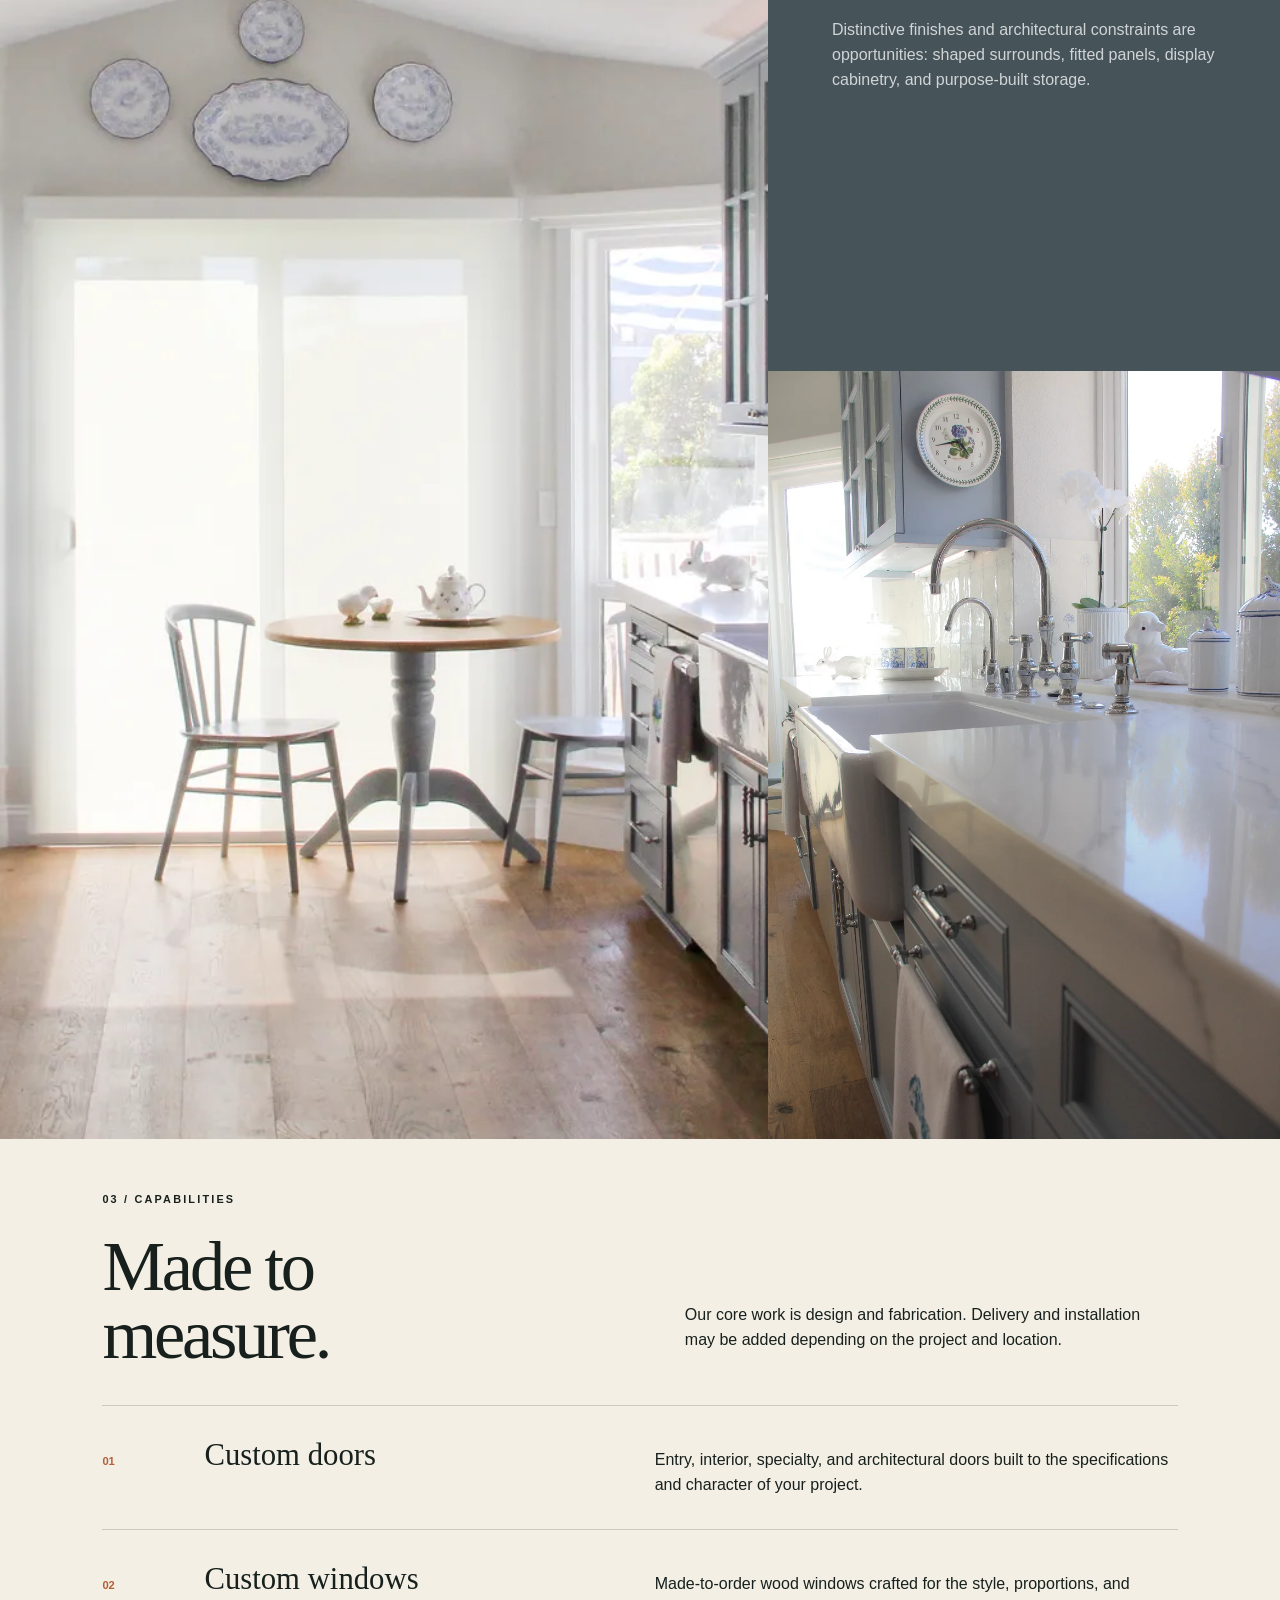
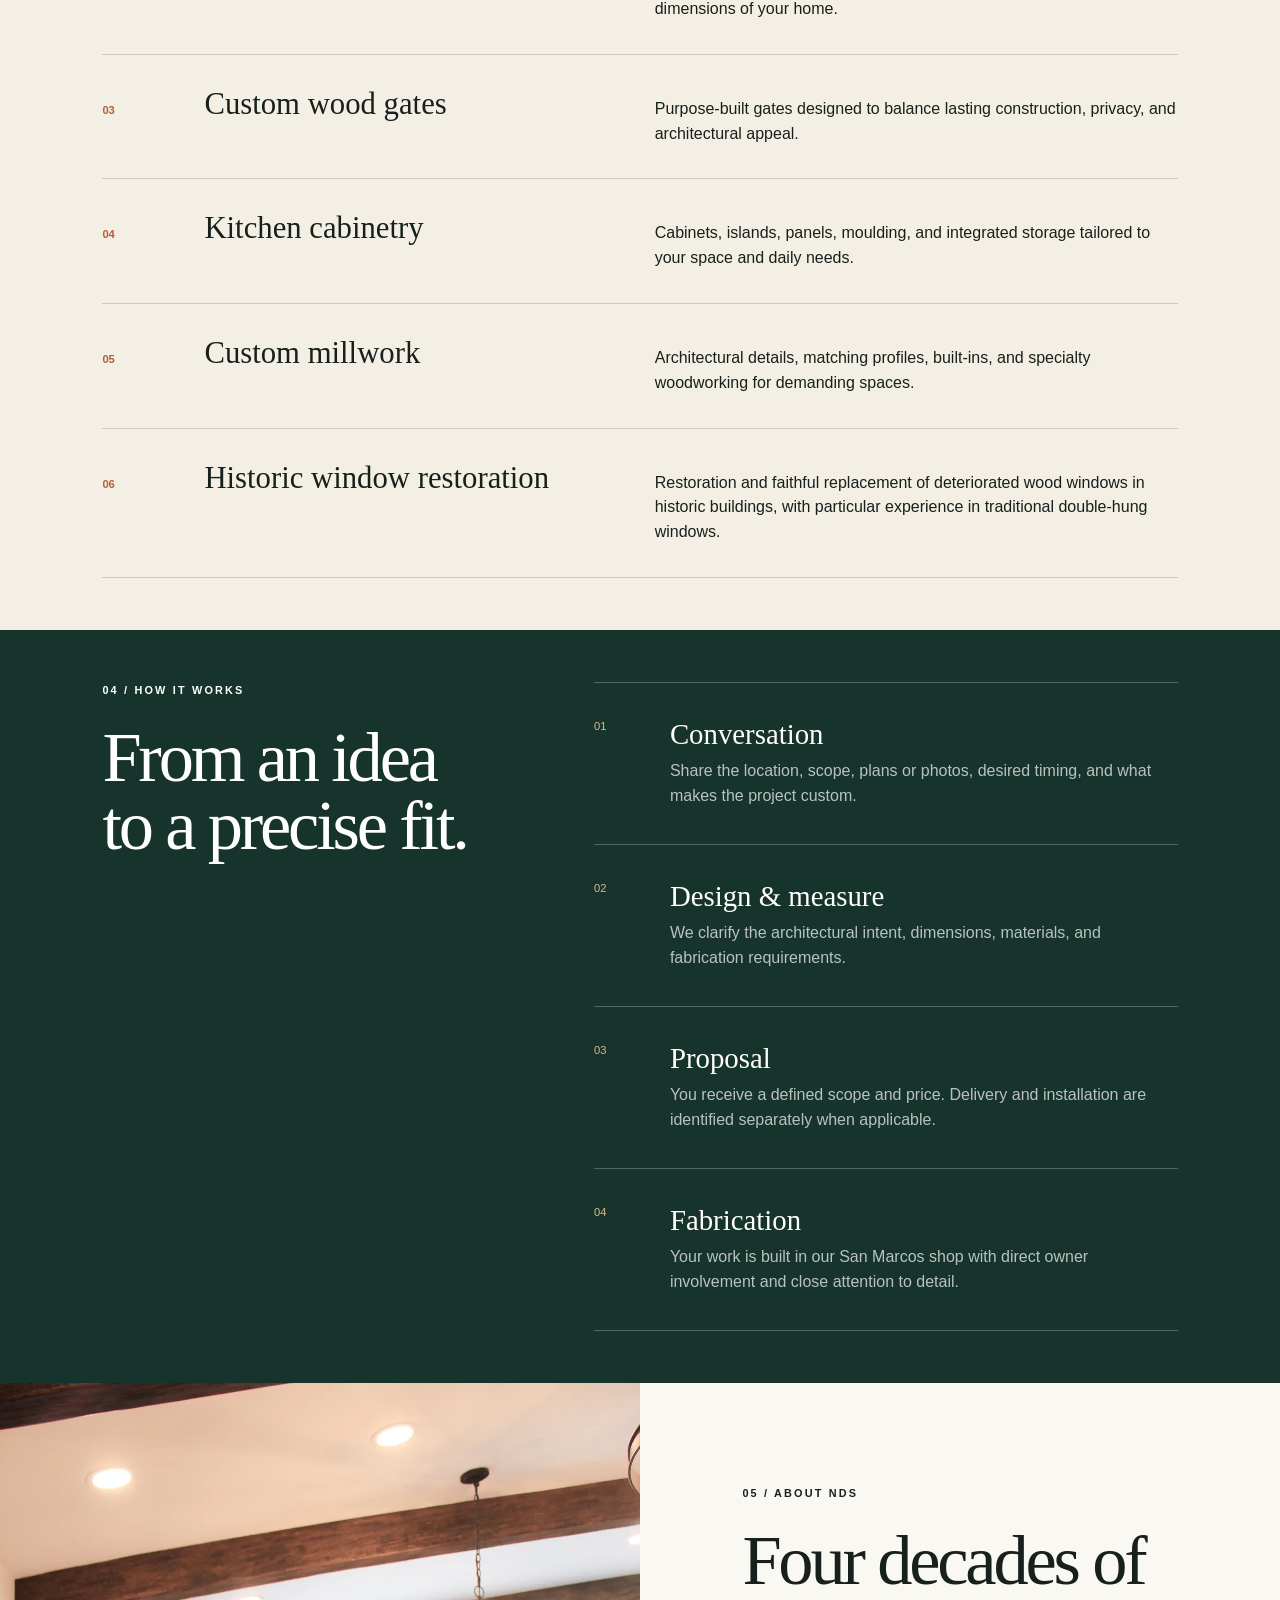
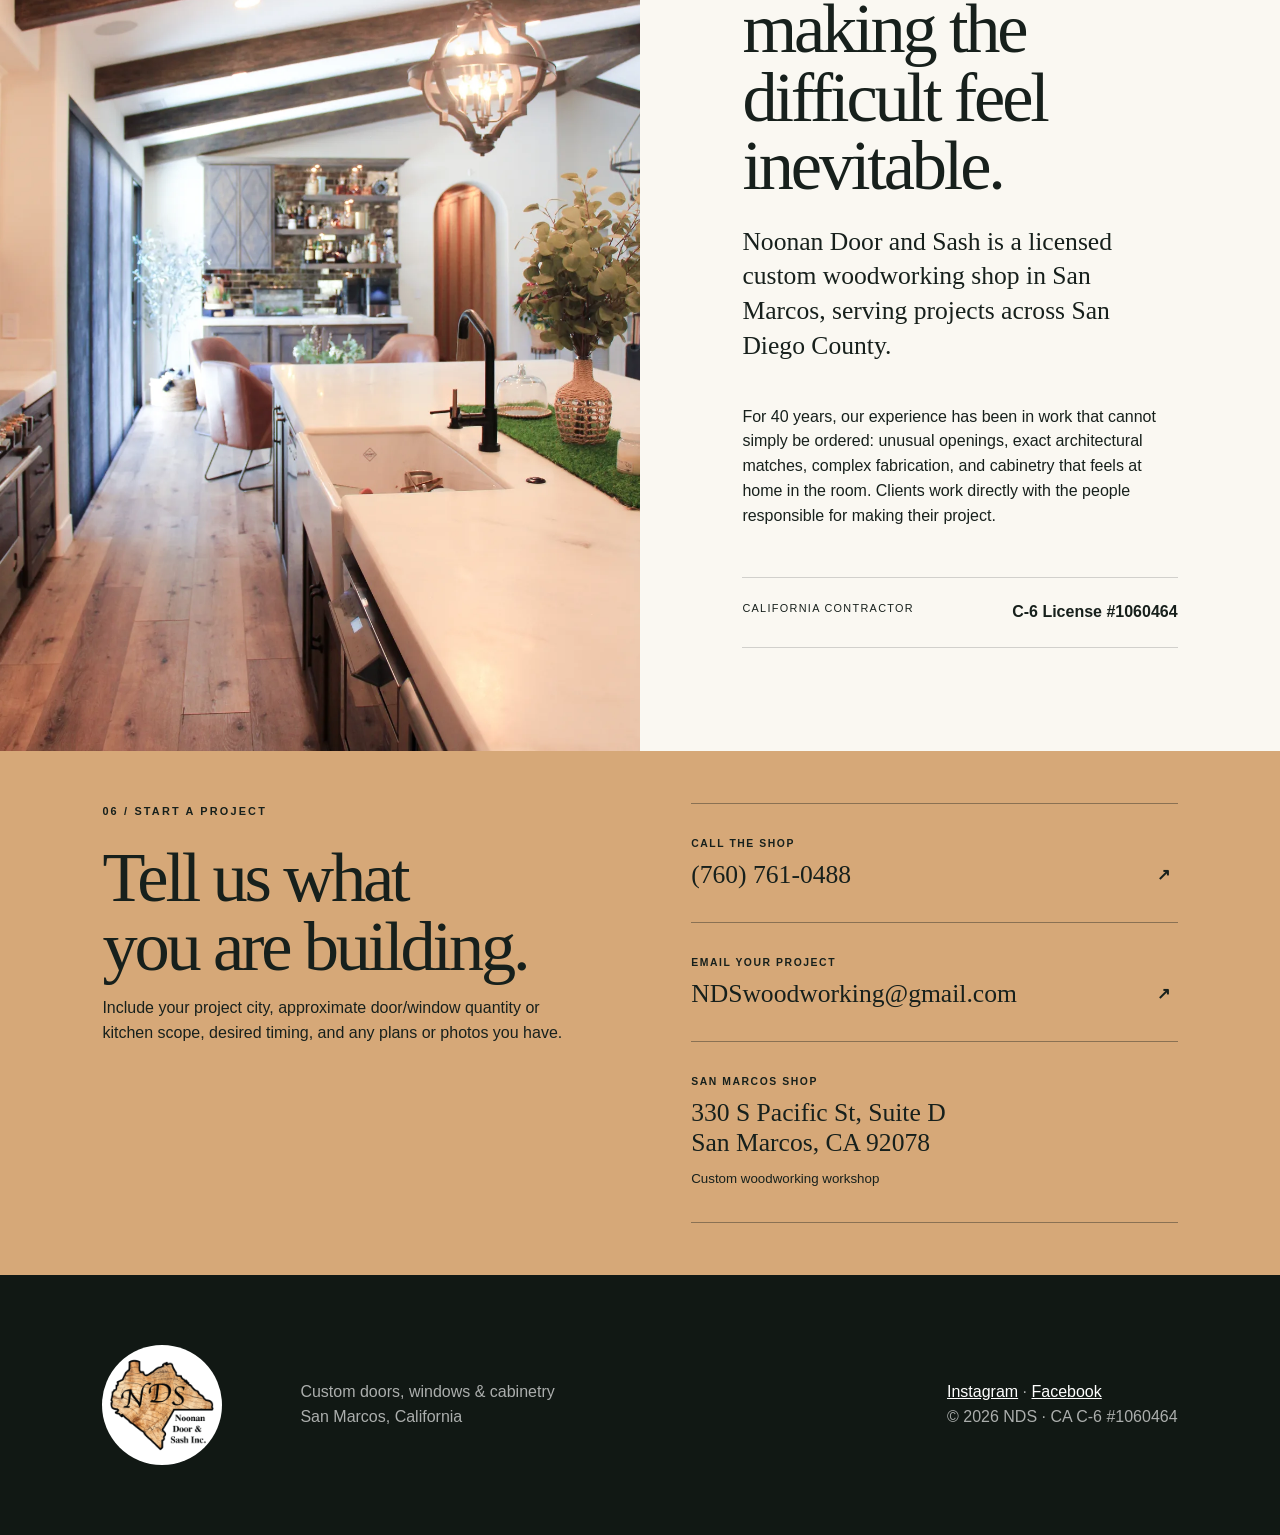
==== commit 554f22b2: "Remove em dashes from website copy" ====
--- a/index.html
+++ b/index.html
@@ -12,11 +12,11 @@
   <a class="skip-link" href="#main">Skip to content</a>
   <header class="site-header"><a class="brand" href="#top"><img src="images/refresh/nds-logo.png" alt="" width="68" height="68"><span><strong>Noonan</strong><small>Door &amp; Sash, Inc.</small></span></a><button class="menu-toggle" type="button" aria-expanded="false" aria-controls="site-nav" data-menu-toggle><span></span><span></span><span></span><i>Menu</i></button><nav id="site-nav" class="site-nav" aria-label="Main navigation" data-nav><a href="#work">Our Work</a><a href="#services">Services</a><a href="#process">Process</a><a href="#about">About</a><a class="nav-cta" href="#contact">Discuss your project</a></nav></header>
   <main id="main">
-    <section class="hero" id="top"><img class="hero-image" src="images/refresh/arched-entry.webp" alt="Custom black arched entry door with divided glass panes"><div class="hero-shade"></div><div class="hero-content"><p class="eyebrow">San Marcos · Serving San Diego County</p><h1>Built for the<br><em>architecture.</em></h1><p class="hero-copy">Custom doors, windows, and kitchen cabinetry for substantial home renovations—designed around your space and fabricated in our local shop.</p><div class="hero-actions"><a class="button" href="#contact">Discuss your project</a><a class="text-link light" href="tel:+17607610488">Call (760) 761-0488 <span>↗</span></a></div></div><div class="hero-proof"><span><strong>40</strong> years of craft</span><span><strong>C-6</strong> licensed contractor</span><span><strong>Local</strong> San Marcos shop</span></div></section>
-    <section class="intro section-pad"><p class="section-number">01 / What we build</p><div class="intro-grid"><h2>One-of-a-kind work,<br>made for the home it belongs to.</h2><div><p class="lede">When standard sizes and off-the-shelf details are not enough, NDS makes the piece the project calls for.</p><p>We partner with homeowners and building professionals on large door and window packages, complete kitchens, and architectural woodwork. Every project begins with the architecture—not a catalog.</p></div></div></section>
+    <section class="hero" id="top"><img class="hero-image" src="images/refresh/arched-entry.webp" alt="Custom black arched entry door with divided glass panes"><div class="hero-shade"></div><div class="hero-content"><p class="eyebrow">San Marcos · Serving San Diego County</p><h1>Built for the<br><em>architecture.</em></h1><p class="hero-copy">Custom doors, windows, and kitchen cabinetry for substantial home renovations, designed around your space and fabricated in our local shop.</p><div class="hero-actions"><a class="button" href="#contact">Discuss your project</a><a class="text-link light" href="tel:+17607610488">Call (760) 761-0488 <span>↗</span></a></div></div><div class="hero-proof"><span><strong>40</strong> years of craft</span><span><strong>C-6</strong> licensed contractor</span><span><strong>Local</strong> San Marcos shop</span></div></section>
+    <section class="intro section-pad"><p class="section-number">01 / What we build</p><div class="intro-grid"><h2>One-of-a-kind work,<br>made for the home it belongs to.</h2><div><p class="lede">When standard sizes and off-the-shelf details are not enough, NDS makes the piece the project calls for.</p><p>We partner with homeowners and building professionals on large door and window packages, complete kitchens, and architectural woodwork. Every project begins with the architecture, not a catalog.</p></div></div></section>
     <section class="work" id="work"><div class="work-heading section-pad"><p class="section-number">02 / Selected work</p><h2>Craft you can see.<br>Details you can feel.</h2></div>
       <article class="project"><div class="project-image tall"><img src="images/refresh/arched-door-interior.webp" alt="Interior view of a custom arched entry door" loading="lazy"></div><div class="project-copy"><span class="project-type">Custom doors &amp; windows</span><h3>Openings that belong to the architecture</h3><p>From statement entries to full-home packages, we design and fabricate custom units for the proportions, materials, and character of the renovation.</p><ul><li>Large renovation packages</li><li>Architectural matching</li><li>Custom profiles</li></ul><a class="text-link" href="#contact">Start a conversation <span>↗</span></a></div><div class="project-image detail"><img src="images/refresh/door-detail.webp" alt="Detail of custom wood double doors and hardware" loading="lazy"></div></article>
-      <article class="project reverse"><div class="project-image tall"><img src="images/refresh/warm-kitchen.webp" alt="Warm custom kitchen with large island and dark wood cabinetry" loading="lazy"></div><div class="project-copy"><span class="project-type">Custom kitchens</span><h3>Cabinetry designed as part of the room</h3><p>Cabinets, islands, moulding, and integrated storage planned together—then fabricated to fit the room rather than asking the room to fit the cabinetry.</p><ul><li>Cabinetry and islands</li><li>Millwork and moulding</li><li>Custom storage</li></ul><a class="text-link" href="#contact">Tell us about your kitchen <span>↗</span></a></div><div class="project-image detail"><img src="images/refresh/cabinet-detail.webp" alt="Dark wood inset drawers beside a range" loading="lazy"></div></article>
+      <article class="project reverse"><div class="project-image tall"><img src="images/refresh/warm-kitchen.webp" alt="Warm custom kitchen with large island and dark wood cabinetry" loading="lazy"></div><div class="project-copy"><span class="project-type">Custom kitchens</span><h3>Cabinetry designed as part of the room</h3><p>Cabinets, islands, moulding, and integrated storage are planned together, then fabricated to fit the room rather than asking the room to fit the cabinetry.</p><ul><li>Cabinetry and islands</li><li>Millwork and moulding</li><li>Custom storage</li></ul><a class="text-link" href="#contact">Tell us about your kitchen <span>↗</span></a></div><div class="project-image detail"><img src="images/refresh/cabinet-detail.webp" alt="Dark wood inset drawers beside a range" loading="lazy"></div></article>
       <article class="project blue"><div class="project-image tall"><img src="images/refresh/blue-kitchen-long.webp" alt="Blue-gray custom kitchen with an arched opening" loading="lazy"></div><div class="project-copy"><span class="project-type">Made to measure</span><h3>A complete room, resolved to the details</h3><p>Distinctive finishes and architectural constraints are opportunities: shaped surrounds, fitted panels, display cabinetry, and purpose-built storage.</p></div><div class="project-image detail"><img src="images/refresh/sink-detail.webp" alt="Blue-gray cabinetry and farmhouse sink detail" loading="lazy"></div></article>
     </section>
     <section class="services section-pad" id="services"><div class="services-intro"><p class="section-number">03 / Capabilities</p><h2>Made to<br>measure.</h2><p>Our core work is design and fabrication. Delivery and installation may be added depending on the project and location.</p></div><div class="service-list"><article><span>01</span><h3>Custom doors</h3><p>Entry, interior, specialty, and architectural doors built to the specifications and character of your project.</p></article><article><span>02</span><h3>Custom windows</h3><p>Made-to-order wood windows crafted for the style, proportions, and dimensions of your home.</p></article><article><span>03</span><h3>Custom wood gates</h3><p>Purpose-built gates designed to balance lasting construction, privacy, and architectural appeal.</p></article><article><span>04</span><h3>Kitchen cabinetry</h3><p>Cabinets, islands, panels, moulding, and integrated storage tailored to your space and daily needs.</p></article><article><span>05</span><h3>Custom millwork</h3><p>Architectural details, matching profiles, built-ins, and specialty woodworking for demanding spaces.</p></article><article><span>06</span><h3>Historic window restoration</h3><p>Restoration and faithful replacement of deteriorated wood windows in historic buildings, with particular experience in traditional double-hung windows.</p></article></div></section>
--- a/css/refresh.css
+++ b/css/refresh.css
@@ -2,4 +2,19 @@
 @media(max-width:900px){.site-header{height:76px}.brand img{width:52px;height:52px}.menu-toggle{display:flex;width:44px;height:44px;padding:10px;border:0;background:transparent;flex-direction:column;gap:5px;justify-content:center}.menu-toggle span{height:2px;background:var(--ink)}.menu-toggle i{position:absolute;width:1px;height:1px;overflow:hidden}.site-nav{display:none;position:absolute;top:76px;left:0;right:0;padding:2rem;background:var(--paper);flex-direction:column;align-items:stretch}.site-nav.is-open{display:flex}.site-nav a{padding:.7rem}.hero{min-height:720px;height:calc(100svh - 76px)}.hero-content{margin:0 1.5rem;padding-bottom:6rem}.hero h1{font-size:clamp(3.5rem,15vw,6rem)}.hero-proof{left:1.5rem;right:1.5rem}.hero-proof span{min-width:125px;padding:.7rem}.intro-grid,.services-intro,.process,.contact{grid-template-columns:1fr}.project,.reverse,.about{grid-template-columns:1fr;grid-template-rows:auto}.project-image.tall,.reverse .tall,.reverse .project-copy,.reverse .detail{grid-column:auto;grid-row:auto}.project-image.tall{min-height:560px}.project .detail{min-height:350px}.project-copy{min-height:460px}.services-intro>p:last-child{margin-top:2rem}.about-image{min-height:600px}.contact-options{margin-top:2rem}}
 @media(max-width:600px){.hero-image{object-position:58% center}.hero-actions{align-items:flex-start;flex-direction:column;gap:1rem}.hero-proof{bottom:.7rem}.hero-proof span:nth-child(3){display:none}.section-pad{padding-left:1.25rem;padding-right:1.25rem}.project-image.tall{min-height:430px}.project-copy{padding:2.5rem 1.25rem}.service-list article{grid-template-columns:36px 1fr;gap:.5rem}.service-list article p{grid-column:2}.about-image{min-height:420px}.about-copy{padding:4rem 1.25rem}.license{flex-direction:column}footer{grid-template-columns:90px 1fr;gap:1.5rem}footer img{width:80px;height:80px}footer p:last-child{grid-column:1/-1}}
 @media(prefers-reduced-motion:reduce){html{scroll-behavior:auto}*{transition:none!important}}
-.services .service-list{margin-top:3rem}
+.services-intro{column-gap:7vw;row-gap:0}
+.services .service-list{margin-top:2.25rem}
+.section-pad{padding-top:clamp(3.75rem,6vw,6rem);padding-bottom:clamp(3.75rem,6vw,6rem)}
+.work-heading{padding-bottom:2.75rem}
+.project{min-height:620px}
+.project+.project{margin-top:3.5rem}
+.about-image{min-height:600px}
+@media(max-width:900px){.project-image.tall{min-height:480px}.project-copy{min-height:400px}.about-image{min-height:500px}}
+@media(max-width:600px){.section-pad{padding-top:3.25rem;padding-bottom:3.25rem}.project-image.tall{min-height:380px}.project-copy{min-height:360px}.about-image{min-height:360px}.services .service-list{margin-top:1.5rem}}
+.section-pad{padding-top:clamp(3.25rem,4vw,4.75rem);padding-bottom:clamp(3.25rem,4vw,4.75rem)}
+.work-heading{padding-bottom:2.25rem}
+.project{min-height:560px}
+.project+.project{margin-top:2.25rem}
+.about-image{min-height:520px}
+@media(max-width:900px){.project-image.tall{min-height:440px}.project-copy{min-height:370px}.about-image{min-height:440px}}
+@media(max-width:600px){.section-pad{padding-top:2.75rem;padding-bottom:2.75rem}.project-image.tall{min-height:350px}.project-copy{min-height:340px}.about-image{min-height:340px}}
